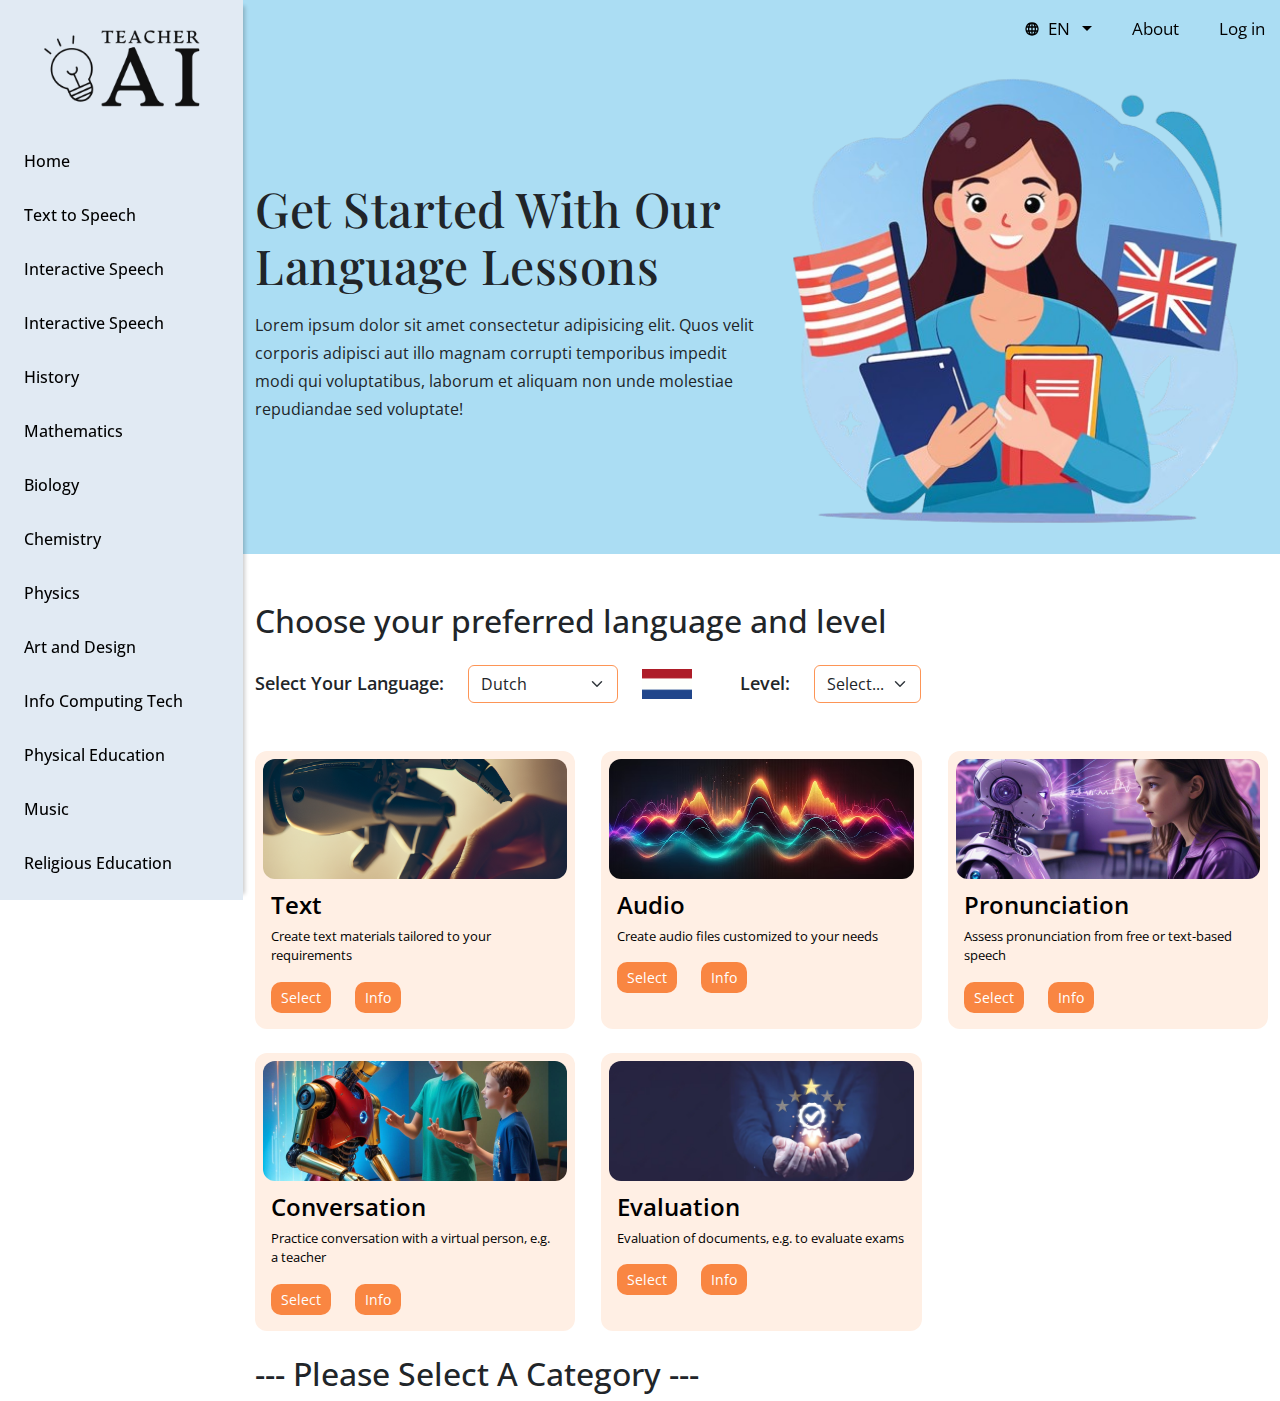
==== language.html @ d273b593 "language page updated" ====
<!DOCTYPE html>
<html lang="en">

<head>
    <meta charset="UTF-8">
    <meta name="viewport" content="width=device-width,initial-scale=1">
    <meta name="description" content="Unlock Your Potential With SkillMentor">
    <meta name="keywords"
        content="skillmentor, skill, mentor, skill development, course, course price, skillMentor classes, skillmentor reviews">

    <!-- bootstrap css links -->
    <link rel="stylesheet" href="./libs/bootstarp/bootstrap@5.3.1_min.css">

    <!-- custom style css -->
    <link rel="stylesheet" href="./css/style.css">

    <!-- fav icon -->
    <link rel="icon" type="image/png" href="assets/favicon.png">

    <!-- title -->
    <title>SkillMentor - Online Education Platform</title>
</head>

<body>
    <section class="d-flex flex-column flex-lg-row">
        <!-- sidebar for large screen -->
        <aside class="side-nav">
            <div class="d-flex justify-content-center align-items-center">
                <div class="logo py-4">
                    <img src="./assets/logo-cropped.png" alt="">
                </div>
            </div>
            <a href="index.html" class="">Home</a>
            <a href="#start">Text to Speech</a>
            <a href="#html">Interactive Speech</a>
            <a href="#scss">Interactive Speech</a>
            <a href="#js">History</a>
            <a href="#fonts">Mathematics</a>
            <a href="#colors">Biology</a>
            <a href="#icons">Chemistry</a>
            <a href="#run-scss">Physics</a>
            <a href="#loader">Art and Design</a>
            <a href="#change-img">Info Computing Tech</a>
            <a href="#change-img">Physical Education</a>
            <a href="#change-img">Music</a>
            <a href="#change-img">Religious Education</a>
        </aside>

        <!-- nav for small devices -->
        <nav id="nav-mobile" class="nav-mobile d-block d-lg-none text-white px-3 py-2">
            <div class="">
                <div class="bar d-flex align-items-center justify-content-between">
                    <div class="d-flex align-items-center">
                        <!-- <h1 class="text-black">TeacherAI.</h1> -->
                    </div>
                    <div class="d-flex align-items-center gap-3" style="border: 2px solid red">
                        <ul class="navbar-nav d-flex flex-row align-items-center me-auto px-2 gap-4">
                            <li class="nav-item dropdown">
                                <a class="nav-link d-flex align-items-center dropdown-toggle" href="#" role="button"
                                    data-bs-toggle="dropdown" aria-expanded="false">
                                    <svg width="16" height="16" xmlns="http://www.w3.org/2000/svg" viewBox="0 0 24 24"
                                        fill="currentColor" class="ui-svg-inline">
                                        <path
                                            d="M21.41,8.64s0,0,0-.05a10,10,0,0,0-18.78,0s0,0,0,.05a9.86,9.86,0,0,0,0,6.72s0,0,0,.05a10,10,0,0,0,18.78,0s0,0,0-.05a9.86,9.86,0,0,0,0-6.72ZM4.26,14a7.82,7.82,0,0,1,0-4H6.12a16.73,16.73,0,0,0,0,4Zm.82,2h1.4a12.15,12.15,0,0,0,1,2.57A8,8,0,0,1,5.08,16Zm1.4-8H5.08A8,8,0,0,1,7.45,5.43,12.15,12.15,0,0,0,6.48,8ZM11,19.7A6.34,6.34,0,0,1,8.57,16H11ZM11,14H8.14a14.36,14.36,0,0,1,0-4H11Zm0-6H8.57A6.34,6.34,0,0,1,11,4.3Zm7.92,0h-1.4a12.15,12.15,0,0,0-1-2.57A8,8,0,0,1,18.92,8ZM13,4.3A6.34,6.34,0,0,1,15.43,8H13Zm0,15.4V16h2.43A6.34,6.34,0,0,1,13,19.7ZM15.86,14H13V10h2.86a14.36,14.36,0,0,1,0,4Zm.69,4.57a12.15,12.15,0,0,0,1-2.57h1.4A8,8,0,0,1,16.55,18.57ZM19.74,14H17.88A16.16,16.16,0,0,0,18,12a16.28,16.28,0,0,0-.12-2h1.86a7.82,7.82,0,0,1,0,4Z">
                                        </path>
                                    </svg>
                                    <p class="mx-2">EN</p>
                                </a>
                                <ul class="dropdown-menu">
                                    <li><a class="dropdown-item" href="#">English</a></li>
                                    <li><a class="dropdown-item" href="#">Arabic</a></li>
                                    <li><a class="dropdown-item" href="#">Dutch</a></li>
                                </ul>
                            </li>
                            <li class="nav-item">
                                <a class="nav-link" aria-current="page" href="#">About</a>
                            </li>
                            <li class="nav-item">
                                <a class="nav-link" href="#">Log in</a>
                            </li>
                        </ul>
                        <button id="offcanvas-btn" class="btn nav-mobile__button p-1" type="button"
                            data-bs-toggle="offcanvas" data-bs-target="#offcanvasExample"
                            aria-controls="offcanvasExample">
                            <svg xmlns="http://www.w3.org/2000/svg" x="0px" y="0px" width="100" height="100"
                                viewBox="0 0 24 24">
                                <path
                                    d="M 2 5 L 2 7 L 22 7 L 22 5 L 2 5 z M 2 11 L 2 13 L 22 13 L 22 11 L 2 11 z M 2 17 L 2 19 L 22 19 L 22 17 L 2 17 z">
                                </path>
                            </svg>
                        </button>
                    </div>

                    <div class="offcanvas offcanvas-start" tabindex="-1" id="offcanvasExample"
                        aria-labelledby="offcanvasExampleLabel">
                        <div class="offcanvas-header d-flex align-items-center">
                            <h5 class="offcanvas-title d-flex align-items-center" id="offcanvasExampleLabel">
                                <!-- <img class="img-fluid" src="./assets/logo-colored.png" width="180" alt="logo-mb" srcset=""> -->
                            </h5>
                            <button type="button" class="btn-close" data-bs-dismiss="offcanvas"
                                aria-label="Close"></button>
                        </div>
                        <div class="nav-lists-mobile offcanvas-body d-flex flex-column px-0">
                            <a class="d-inline-block py-2 h5 fw-normal" href="#intro">Home</a>
                            <a class="d-inline-block py-2 h5 fw-normal" href="#intro">About</a>
                            <a class="d-inline-block py-2 h5 fw-normal" href="#intro">Login</a>
                            <a class="d-inline-block py-2 h5 fw-normal" href="#start">Text to Speech</a>
                            <a class="d-inline-block py-2 h5 fw-normal" href="#html">Interactive Speech</a>
                            <a class="d-inline-block py-2 h5 fw-normal" href="#scss">Interactive Speech Js</a>
                            <a class="d-inline-block py-2 h5 fw-normal" href="#js">History</a>
                            <a class="d-inline-block py-2 h5 fw-normal" href="#fonts">Mathematics</a>
                            <a class="d-inline-block py-2 h5 fw-normal" href="#colors">Biology</a>
                            <a class="d-inline-block py-2 h5 fw-normal" href="#icons">Chemistry</a>
                            <a class="d-inline-block py-2 h5 fw-normal" href="#run-scss">Physics</a>
                            <a class="d-inline-block py-2 h5 fw-normal" href="#loader">Art and Design</a>
                            <a class="d-inline-block py-2 h5 fw-normal" href="#change-img">Info Computing Tech</a>
                        </div>
                    </div>
                </div>
            </div>
        </nav>

        <!-- main content -->
        <main class="w-100">
            <!-- Navbar -->
            <nav id="top-nav" class="top-navbar navbar navbar-expand-lg d-none d-lg-block">
                <div class="container-fluid justify-content-end">
                    <div class="collapse navbar-collapse" id="navbarSupportedContent">
                        <ul class="navbar-nav me-auto mb-2 mb-lg-0 px-2 gap-4">
                            <li class="nav-item dropdown">
                                <a class="nav-link d-flex align-items-center dropdown-toggle" href="#" role="button"
                                    data-bs-toggle="dropdown" aria-expanded="false">
                                    <svg width="16" height="16" xmlns="http://www.w3.org/2000/svg" viewBox="0 0 24 24"
                                        fill="currentColor" class="ui-svg-inline">
                                        <path
                                            d="M21.41,8.64s0,0,0-.05a10,10,0,0,0-18.78,0s0,0,0,.05a9.86,9.86,0,0,0,0,6.72s0,0,0,.05a10,10,0,0,0,18.78,0s0,0,0-.05a9.86,9.86,0,0,0,0-6.72ZM4.26,14a7.82,7.82,0,0,1,0-4H6.12a16.73,16.73,0,0,0,0,4Zm.82,2h1.4a12.15,12.15,0,0,0,1,2.57A8,8,0,0,1,5.08,16Zm1.4-8H5.08A8,8,0,0,1,7.45,5.43,12.15,12.15,0,0,0,6.48,8ZM11,19.7A6.34,6.34,0,0,1,8.57,16H11ZM11,14H8.14a14.36,14.36,0,0,1,0-4H11Zm0-6H8.57A6.34,6.34,0,0,1,11,4.3Zm7.92,0h-1.4a12.15,12.15,0,0,0-1-2.57A8,8,0,0,1,18.92,8ZM13,4.3A6.34,6.34,0,0,1,15.43,8H13Zm0,15.4V16h2.43A6.34,6.34,0,0,1,13,19.7ZM15.86,14H13V10h2.86a14.36,14.36,0,0,1,0,4Zm.69,4.57a12.15,12.15,0,0,0,1-2.57h1.4A8,8,0,0,1,16.55,18.57ZM19.74,14H17.88A16.16,16.16,0,0,0,18,12a16.28,16.28,0,0,0-.12-2h1.86a7.82,7.82,0,0,1,0,4Z">
                                        </path>
                                    </svg>
                                    <p class="mx-2">EN</p>
                                </a>
                                <ul class="dropdown-menu">
                                    <li><a class="dropdown-item" href="#">English</a></li>
                                    <li><a class="dropdown-item" href="#">Arabic</a></li>
                                    <li><a class="dropdown-item" href="#">Dutch</a></li>
                                </ul>
                            </li>
                            <li class="nav-item">
                                <a class="nav-link" aria-current="page" href="#">About</a>
                            </li>
                            <li class="nav-item">
                                <a class="nav-link" href="#">Log in</a>
                            </li>

                        </ul>
                    </div>
                </div>
            </nav>

            <!-- page banner -->
            <section class="page-banner">
                <div class="container">
                    <div
                        class="wrapper d-flex flex-column flex-lg-row justify-content-center justify-content-lg-between align-items-center">
                        <div class="page-banner__content d-flex flex-column justify-content-start align-items-center">
                            <h1 class="pb-2 display-5 fw-medium">Get Started With Our Language Lessons</h1>
                            <p>Lorem ipsum dolor sit amet consectetur adipisicing elit. Quos velit corporis adipisci aut
                                illo magnam corrupti temporibus impedit modi qui voluptatibus, laborum et aliquam non
                                unde molestiae repudiandae sed voluptate!</p>
                        </div>
                        <div class="page-banner__image">
                            <img src="./assets/language-lesson-transparent.png" alt="">
                        </div>
                    </div>
                </div>
            </section>

            <div class="language page-section">
                <div class="container">
                    <div class="page-section__header">
                        <h2 class="pb-3 ">Choose your preferred language and level</h2>
                    </div>
                    <div class="d-flex flex-column flex-lg-row align-items-start align-items-lg-start gap-3 gap-lg-5">
                        <div class="language-select d-flex  align-items-center gap-4">
                            <p class="language-label">Select Your Language: </p>
                            <select class="form-select" aria-label="Default select example">
                                <option selected>Dutch</option>
                                <option value="1">Spanish</option>
                                <option value="2">French</option>
                                <option value="3">Italian</option>
                                <option value="3">Portuguese</option>
                                <option value="3">German</option>
                                <option value="3">English</option>
                                <option value="3">Swedish</option>
                                <option value="3">Greek</option>
                            </select>
                            <div class="language__flag">
                                <img src="./assets/DutchFlag.png" alt="">
                            </div>
                        </div>
                        <div class="language-level d-flex align-items-center gap-4">
                            <p class="language-label">Level: </p>
                            <select class="form-select" aria-label="Default select example">
                                <option selected>Select...</option>
                                <option value="1">A1</option>
                                <option value="2">A2</option>
                                <option value="3">A2/B1</option>
                                <option value="3">B1</option>
                                <option value="3">B2</option>
                                <option value="3">B2/C1</option>
                                <option value="3">C1</option>
                                <option value="3">C2</option>
                            </select>
                        </div>
                    </div>
                    <div class="language-cards mt-5">
                        <div class="language-cards__wrapper d-flex flex-column">
                            <div class="language-cards__image">
                                <img src="./assets/ai-text-5.png"
                                    alt="Banner Game" class="banner__image">
                            </div>
                            <div class="language-cards__content">
                                <div class="language-cards__content__body d-flex flex-column gap-3 justify-content-between align-items-start">
                                    <div class="language-cards__info d-flex flex-column gap-1">
                                        <p class="title">Text</p>
                                        <p>Create text materials tailored to your requirements</p>
                                    </div>
                                    <div class="language-cards__button d-flex justify-content-start gap-4">
                                        <button>Select</button>
                                        <button>Info</button>
                                    </div>
                                </div>
                            </div>
                        </div>
                        <div class="language-cards__wrapper d-flex flex-column">
                            <div class="language-cards__image">
                                <img src="./assets/audio-ai.png"
                                    alt="Banner Game" class="banner__image">
                            </div>
                            <div class="language-cards__content">
                                <div class="language-cards__content__body d-flex flex-column gap-3 justify-content-between align-items-start">
                                    <div class="language-cards__info d-flex flex-column gap-1">
                                        <p class="title">Audio</p>
                                        <p>Create audio files customized to your needs</p>
                                    </div>
                                    <div class="language-cards__button d-flex justify-content-start gap-4">
                                        <button>Select</button>
                                        <button>Info</button>
                                    </div>
                                </div>
                            </div>
                        </div>
                        <div class="language-cards__wrapper d-flex flex-column">
                            <div class="language-cards__image">
                                <img src="./assets/pronunciation.jpeg"
                                    alt="Banner Game" class="banner__image">
                            </div>
                            <div class="language-cards__content">
                                <div class="language-cards__content__body d-flex flex-column gap-3 justify-content-between align-items-start">
                                    <div class="language-cards__info d-flex flex-column gap-1">
                                        <p class="title">Pronunciation</p>
                                        <p>Assess pronunciation from free or text-based speech</p>
                                    </div>
                                    <div class="language-cards__button d-flex justify-content-start gap-4">
                                        <button>Select</button>
                                        <button>Info</button>
                                    </div>
                                </div>
                            </div>
                        </div>
                        <div class="language-cards__wrapper d-flex flex-column">
                            <div class="language-cards__image">
                                <img src="./assets/conversation.jpeg"
                                    alt="Banner Game" class="banner__image">
                            </div>
                            <div class="language-cards__content">
                                <div class="language-cards__content__body d-flex flex-column gap-3 justify-content-between align-items-start">
                                    <div class="language-cards__info d-flex flex-column gap-1">
                                        <p class="title">Conversation</p>
                                        <p>Practice conversation with a virtual person, e.g. a teacher</p>
                                    </div>
                                    <div class="language-cards__button d-flex justify-content-start gap-4">
                                        <button>Select</button>
                                        <button>Info</button>
                                    </div>
                                </div>
                            </div>
                        </div>
                        <div class="language-cards__wrapper d-flex flex-column">
                            <div class="language-cards__image">
                                <img src="./assets/evaluation.png"
                                    alt="Banner Game" class="banner__image">
                            </div>
                            <div class="language-cards__content">
                                <div class="language-cards__content__body d-flex flex-column gap-3 justify-content-between align-items-start">
                                    <div class="language-cards__info d-flex flex-column gap-1">
                                        <p class="title">Evaluation</p>
                                        <p>Evaluation of documents, e.g. to evaluate exams</p>
                                    </div>
                                    <div class="language-cards__button d-flex justify-content-start gap-4">
                                        <button>Select</button>
                                        <button>Info</button>
                                    </div>
                                </div>
                            </div>
                        </div>
                    </div>

                    <div class="language-materials pt-4">
                        <h2>--- Please Select A Category ---</h2>
                    </div>
                    
                </div>
            </div>


        </main>



        <!-- bootstrap min js -->
        <script src="libs/bootstarp/bootstrap@5.3.1_bundle.min.js"></script>

        <!-- footer nav min js -->
        <script src="js/footer-nav.js"></script>
</body>

</html>
---- libs/bootstarp/bootstrap@5.3.1_min.css ----
@charset "UTF-8";/*!
 * Bootstrap  v5.3.1 (https://getbootstrap.com/)
 * Copyright 2011-2023 The Bootstrap Authors
 * Licensed under MIT (https://github.com/twbs/bootstrap/blob/main/LICENSE)
 */:root,[data-bs-theme=light]{--bs-blue:#0d6efd;--bs-indigo:#6610f2;--bs-purple:#6f42c1;--bs-pink:#d63384;--bs-red:#dc3545;--bs-orange:#fd7e14;--bs-yellow:#ffc107;--bs-green:#198754;--bs-teal:#20c997;--bs-cyan:#0dcaf0;--bs-black:#000;--bs-white:#fff;--bs-gray:#6c757d;--bs-gray-dark:#343a40;--bs-gray-100:#f8f9fa;--bs-gray-200:#e9ecef;--bs-gray-300:#dee2e6;--bs-gray-400:#ced4da;--bs-gray-500:#adb5bd;--bs-gray-600:#6c757d;--bs-gray-700:#495057;--bs-gray-800:#343a40;--bs-gray-900:#212529;--bs-primary:#0d6efd;--bs-secondary:#6c757d;--bs-success:#198754;--bs-info:#0dcaf0;--bs-warning:#ffc107;--bs-danger:#dc3545;--bs-light:#f8f9fa;--bs-dark:#212529;--bs-primary-rgb:13,110,253;--bs-secondary-rgb:108,117,125;--bs-success-rgb:25,135,84;--bs-info-rgb:13,202,240;--bs-warning-rgb:255,193,7;--bs-danger-rgb:220,53,69;--bs-light-rgb:248,249,250;--bs-dark-rgb:33,37,41;--bs-primary-text-emphasis:#052c65;--bs-secondary-text-emphasis:#2b2f32;--bs-success-text-emphasis:#0a3622;--bs-info-text-emphasis:#055160;--bs-warning-text-emphasis:#664d03;--bs-danger-text-emphasis:#58151c;--bs-light-text-emphasis:#495057;--bs-dark-text-emphasis:#495057;--bs-primary-bg-subtle:#cfe2ff;--bs-secondary-bg-subtle:#e2e3e5;--bs-success-bg-subtle:#d1e7dd;--bs-info-bg-subtle:#cff4fc;--bs-warning-bg-subtle:#fff3cd;--bs-danger-bg-subtle:#f8d7da;--bs-light-bg-subtle:#fcfcfd;--bs-dark-bg-subtle:#ced4da;--bs-primary-border-subtle:#9ec5fe;--bs-secondary-border-subtle:#c4c8cb;--bs-success-border-subtle:#a3cfbb;--bs-info-border-subtle:#9eeaf9;--bs-warning-border-subtle:#ffe69c;--bs-danger-border-subtle:#f1aeb5;--bs-light-border-subtle:#e9ecef;--bs-dark-border-subtle:#adb5bd;--bs-white-rgb:255,255,255;--bs-black-rgb:0,0,0;--bs-font-sans-serif:system-ui,-apple-system,"Segoe UI",Roboto,"Helvetica Neue","Noto Sans","Liberation Sans",Arial,sans-serif,"Apple Color Emoji","Segoe UI Emoji","Segoe UI Symbol","Noto Color Emoji";--bs-font-monospace:SFMono-Regular,Menlo,Monaco,Consolas,"Liberation Mono","Courier New",monospace;--bs-gradient:linear-gradient(180deg, rgba(255, 255, 255, 0.15), rgba(255, 255, 255, 0));--bs-body-font-family:var(--bs-font-sans-serif);--bs-body-font-size:1rem;--bs-body-font-weight:400;--bs-body-line-height:1.5;--bs-body-color:#212529;--bs-body-color-rgb:33,37,41;--bs-body-bg:#fff;--bs-body-bg-rgb:255,255,255;--bs-emphasis-color:#000;--bs-emphasis-color-rgb:0,0,0;--bs-secondary-color:rgba(33, 37, 41, 0.75);--bs-secondary-color-rgb:33,37,41;--bs-secondary-bg:#e9ecef;--bs-secondary-bg-rgb:233,236,239;--bs-tertiary-color:rgba(33, 37, 41, 0.5);--bs-tertiary-color-rgb:33,37,41;--bs-tertiary-bg:#f8f9fa;--bs-tertiary-bg-rgb:248,249,250;--bs-heading-color:inherit;--bs-link-color:#0d6efd;--bs-link-color-rgb:13,110,253;--bs-link-decoration:underline;--bs-link-hover-color:#0a58ca;--bs-link-hover-color-rgb:10,88,202;--bs-code-color:#d63384;--bs-highlight-bg:#fff3cd;--bs-border-width:1px;--bs-border-style:solid;--bs-border-color:#dee2e6;--bs-border-color-translucent:rgba(0, 0, 0, 0.175);--bs-border-radius:0.375rem;--bs-border-radius-sm:0.25rem;--bs-border-radius-lg:0.5rem;--bs-border-radius-xl:1rem;--bs-border-radius-xxl:2rem;--bs-border-radius-2xl:var(--bs-border-radius-xxl);--bs-border-radius-pill:50rem;--bs-box-shadow:0 0.5rem 1rem rgba(0, 0, 0, 0.15);--bs-box-shadow-sm:0 0.125rem 0.25rem rgba(0, 0, 0, 0.075);--bs-box-shadow-lg:0 1rem 3rem rgba(0, 0, 0, 0.175);--bs-box-shadow-inset:inset 0 1px 2px rgba(0, 0, 0, 0.075);--bs-focus-ring-width:0.25rem;--bs-focus-ring-opacity:0.25;--bs-focus-ring-color:rgba(13, 110, 253, 0.25);--bs-form-valid-color:#198754;--bs-form-valid-border-color:#198754;--bs-form-invalid-color:#dc3545;--bs-form-invalid-border-color:#dc3545}[data-bs-theme=dark]{color-scheme:dark;--bs-body-color:#dee2e6;--bs-body-color-rgb:222,226,230;--bs-body-bg:#212529;--bs-body-bg-rgb:33,37,41;--bs-emphasis-color:#fff;--bs-emphasis-color-rgb:255,255,255;--bs-secondary-color:rgba(222, 226, 230, 0.75);--bs-secondary-color-rgb:222,226,230;--bs-secondary-bg:#343a40;--bs-secondary-bg-rgb:52,58,64;--bs-tertiary-color:rgba(222, 226, 230, 0.5);--bs-tertiary-color-rgb:222,226,230;--bs-tertiary-bg:#2b3035;--bs-tertiary-bg-rgb:43,48,53;--bs-primary-text-emphasis:#6ea8fe;--bs-secondary-text-emphasis:#a7acb1;--bs-success-text-emphasis:#75b798;--bs-info-text-emphasis:#6edff6;--bs-warning-text-emphasis:#ffda6a;--bs-danger-text-emphasis:#ea868f;--bs-light-text-emphasis:#f8f9fa;--bs-dark-text-emphasis:#dee2e6;--bs-primary-bg-subtle:#031633;--bs-secondary-bg-subtle:#161719;--bs-success-bg-subtle:#051b11;--bs-info-bg-subtle:#032830;--bs-warning-bg-subtle:#332701;--bs-danger-bg-subtle:#2c0b0e;--bs-light-bg-subtle:#343a40;--bs-dark-bg-subtle:#1a1d20;--bs-primary-border-subtle:#084298;--bs-secondary-border-subtle:#41464b;--bs-success-border-subtle:#0f5132;--bs-info-border-subtle:#087990;--bs-warning-border-subtle:#997404;--bs-danger-border-subtle:#842029;--bs-light-border-subtle:#495057;--bs-dark-border-subtle:#343a40;--bs-heading-color:inherit;--bs-link-color:#6ea8fe;--bs-link-hover-color:#8bb9fe;--bs-link-color-rgb:110,168,254;--bs-link-hover-color-rgb:139,185,254;--bs-code-color:#e685b5;--bs-border-color:#495057;--bs-border-color-translucent:rgba(255, 255, 255, 0.15);--bs-form-valid-color:#75b798;--bs-form-valid-border-color:#75b798;--bs-form-invalid-color:#ea868f;--bs-form-invalid-border-color:#ea868f}*,::after,::before{box-sizing:border-box}@media (prefers-reduced-motion:no-preference){:root{scroll-behavior:smooth}}body{margin:0;font-family:var(--bs-body-font-family);font-size:var(--bs-body-font-size);font-weight:var(--bs-body-font-weight);line-height:var(--bs-body-line-height);color:var(--bs-body-color);text-align:var(--bs-body-text-align);background-color:var(--bs-body-bg);-webkit-text-size-adjust:100%;-webkit-tap-highlight-color:transparent}hr{margin:1rem 0;color:inherit;border:0;border-top:var(--bs-border-width) solid;opacity:.25}.h1,.h2,.h3,.h4,.h5,.h6,h1,h2,h3,h4,h5,h6{margin-top:0;margin-bottom:.5rem;font-weight:500;line-height:1.2;color:var(--bs-heading-color)}.h1,h1{font-size:calc(1.375rem + 1.5vw)}@media (min-width:1200px){.h1,h1{font-size:2.5rem}}.h2,h2{font-size:calc(1.325rem + .9vw)}@media (min-width:1200px){.h2,h2{font-size:2rem}}.h3,h3{font-size:calc(1.3rem + .6vw)}@media (min-width:1200px){.h3,h3{font-size:1.75rem}}.h4,h4{font-size:calc(1.275rem + .3vw)}@media (min-width:1200px){.h4,h4{font-size:1.5rem}}.h5,h5{font-size:1.25rem}.h6,h6{font-size:1rem}p{margin-top:0;margin-bottom:1rem}abbr[title]{-webkit-text-decoration:underline dotted;text-decoration:underline dotted;cursor:help;-webkit-text-decoration-skip-ink:none;text-decoration-skip-ink:none}address{margin-bottom:1rem;font-style:normal;line-height:inherit}ol,ul{padding-left:2rem}dl,ol,ul{margin-top:0;margin-bottom:1rem}ol ol,ol ul,ul ol,ul ul{margin-bottom:0}dt{font-weight:700}dd{margin-bottom:.5rem;margin-left:0}blockquote{margin:0 0 1rem}b,strong{font-weight:bolder}.small,small{font-size:.875em}.mark,mark{padding:.1875em;background-color:var(--bs-highlight-bg)}sub,sup{position:relative;font-size:.75em;line-height:0;vertical-align:baseline}sub{bottom:-.25em}sup{top:-.5em}a{color:rgba(var(--bs-link-color-rgb),var(--bs-link-opacity,1));text-decoration:underline}a:hover{--bs-link-color-rgb:var(--bs-link-hover-color-rgb)}a:not([href]):not([class]),a:not([href]):not([class]):hover{color:inherit;text-decoration:none}code,kbd,pre,samp{font-family:var(--bs-font-monospace);font-size:1em}pre{display:block;margin-top:0;margin-bottom:1rem;overflow:auto;font-size:.875em}pre code{font-size:inherit;color:inherit;word-break:normal}code{font-size:.875em;color:var(--bs-code-color);word-wrap:break-word}a>code{color:inherit}kbd{padding:.1875rem .375rem;font-size:.875em;color:var(--bs-body-bg);background-color:var(--bs-body-color);border-radius:.25rem}kbd kbd{padding:0;font-size:1em}figure{margin:0 0 1rem}img,svg{vertical-align:middle}table{caption-side:bottom;border-collapse:collapse}caption{padding-top:.5rem;padding-bottom:.5rem;color:var(--bs-secondary-color);text-align:left}th{text-align:inherit;text-align:-webkit-match-parent}tbody,td,tfoot,th,thead,tr{border-color:inherit;border-style:solid;border-width:0}label{display:inline-block}button{border-radius:0}button:focus:not(:focus-visible){outline:0}button,input,optgroup,select,textarea{margin:0;font-family:inherit;font-size:inherit;line-height:inherit}button,select{text-transform:none}[role=button]{cursor:pointer}select{word-wrap:normal}select:disabled{opacity:1}[list]:not([type=date]):not([type=datetime-local]):not([type=month]):not([type=week]):not([type=time])::-webkit-calendar-picker-indicator{display:none!important}[type=button],[type=reset],[type=submit],button{-webkit-appearance:button}[type=button]:not(:disabled),[type=reset]:not(:disabled),[type=submit]:not(:disabled),button:not(:disabled){cursor:pointer}::-moz-focus-inner{padding:0;border-style:none}textarea{resize:vertical}fieldset{min-width:0;padding:0;margin:0;border:0}legend{float:left;width:100%;padding:0;margin-bottom:.5rem;font-size:calc(1.275rem + .3vw);line-height:inherit}@media (min-width:1200px){legend{font-size:1.5rem}}legend+*{clear:left}::-webkit-datetime-edit-day-field,::-webkit-datetime-edit-fields-wrapper,::-webkit-datetime-edit-hour-field,::-webkit-datetime-edit-minute,::-webkit-datetime-edit-month-field,::-webkit-datetime-edit-text,::-webkit-datetime-edit-year-field{padding:0}::-webkit-inner-spin-button{height:auto}[type=search]{-webkit-appearance:textfield;outline-offset:-2px}::-webkit-search-decoration{-webkit-appearance:none}::-webkit-color-swatch-wrapper{padding:0}::-webkit-file-upload-button{font:inherit;-webkit-appearance:button}::file-selector-button{font:inherit;-webkit-appearance:button}output{display:inline-block}iframe{border:0}summary{display:list-item;cursor:pointer}progress{vertical-align:baseline}[hidden]{display:none!important}.lead{font-size:1.25rem;font-weight:300}.display-1{font-size:calc(1.625rem + 4.5vw);font-weight:300;line-height:1.2}@media (min-width:1200px){.display-1{font-size:5rem}}.display-2{font-size:calc(1.575rem + 3.9vw);font-weight:300;line-height:1.2}@media (min-width:1200px){.display-2{font-size:4.5rem}}.display-3{font-size:calc(1.525rem + 3.3vw);font-weight:300;line-height:1.2}@media (min-width:1200px){.display-3{font-size:4rem}}.display-4{font-size:calc(1.475rem + 2.7vw);font-weight:300;line-height:1.2}@media (min-width:1200px){.display-4{font-size:3.5rem}}.display-5{font-size:calc(1.425rem + 2.1vw);font-weight:300;line-height:1.2}@media (min-width:1200px){.display-5{font-size:3rem}}.display-6{font-size:calc(1.375rem + 1.5vw);font-weight:300;line-height:1.2}@media (min-width:1200px){.display-6{font-size:2.5rem}}.list-unstyled{padding-left:0;list-style:none}.list-inline{padding-left:0;list-style:none}.list-inline-item{display:inline-block}.list-inline-item:not(:last-child){margin-right:.5rem}.initialism{font-size:.875em;text-transform:uppercase}.blockquote{margin-bottom:1rem;font-size:1.25rem}.blockquote>:last-child{margin-bottom:0}.blockquote-footer{margin-top:-1rem;margin-bottom:1rem;font-size:.875em;color:#6c757d}.blockquote-footer::before{content:"— "}.img-fluid{max-width:100%;height:auto}.img-thumbnail{padding:.25rem;background-color:var(--bs-body-bg);border:var(--bs-border-width) solid var(--bs-border-color);border-radius:var(--bs-border-radius);max-width:100%;height:auto}.figure{display:inline-block}.figure-img{margin-bottom:.5rem;line-height:1}.figure-caption{font-size:.875em;color:var(--bs-secondary-color)}.container,.container-fluid,.container-lg,.container-md,.container-sm,.container-xl,.container-xxl{--bs-gutter-x:1.5rem;--bs-gutter-y:0;width:100%;padding-right:calc(var(--bs-gutter-x) * .5);padding-left:calc(var(--bs-gutter-x) * .5);margin-right:auto;margin-left:auto}@media (min-width:576px){.container,.container-sm{max-width:540px}}@media (min-width:768px){.container,.container-md,.container-sm{max-width:720px}}@media (min-width:992px){.container,.container-lg,.container-md,.container-sm{max-width:960px}}@media (min-width:1200px){.container,.container-lg,.container-md,.container-sm,.container-xl{max-width:1140px}}@media (min-width:1400px){.container,.container-lg,.container-md,.container-sm,.container-xl,.container-xxl{max-width:1320px}}:root{--bs-breakpoint-xs:0;--bs-breakpoint-sm:576px;--bs-breakpoint-md:768px;--bs-breakpoint-lg:992px;--bs-breakpoint-xl:1200px;--bs-breakpoint-xxl:1400px}.row{--bs-gutter-x:1.5rem;--bs-gutter-y:0;display:flex;flex-wrap:wrap;margin-top:calc(-1 * var(--bs-gutter-y));margin-right:calc(-.5 * var(--bs-gutter-x));margin-left:calc(-.5 * var(--bs-gutter-x))}.row>*{flex-shrink:0;width:100%;max-width:100%;padding-right:calc(var(--bs-gutter-x) * .5);padding-left:calc(var(--bs-gutter-x) * .5);margin-top:var(--bs-gutter-y)}.col{flex:1 0 0%}.row-cols-auto>*{flex:0 0 auto;width:auto}.row-cols-1>*{flex:0 0 auto;width:100%}.row-cols-2>*{flex:0 0 auto;width:50%}.row-cols-3>*{flex:0 0 auto;width:33.3333333333%}.row-cols-4>*{flex:0 0 auto;width:25%}.row-cols-5>*{flex:0 0 auto;width:20%}.row-cols-6>*{flex:0 0 auto;width:16.6666666667%}.col-auto{flex:0 0 auto;width:auto}.col-1{flex:0 0 auto;width:8.33333333%}.col-2{flex:0 0 auto;width:16.66666667%}.col-3{flex:0 0 auto;width:25%}.col-4{flex:0 0 auto;width:33.33333333%}.col-5{flex:0 0 auto;width:41.66666667%}.col-6{flex:0 0 auto;width:50%}.col-7{flex:0 0 auto;width:58.33333333%}.col-8{flex:0 0 auto;width:66.66666667%}.col-9{flex:0 0 auto;width:75%}.col-10{flex:0 0 auto;width:83.33333333%}.col-11{flex:0 0 auto;width:91.66666667%}.col-12{flex:0 0 auto;width:100%}.offset-1{margin-left:8.33333333%}.offset-2{margin-left:16.66666667%}.offset-3{margin-left:25%}.offset-4{margin-left:33.33333333%}.offset-5{margin-left:41.66666667%}.offset-6{margin-left:50%}.offset-7{margin-left:58.33333333%}.offset-8{margin-left:66.66666667%}.offset-9{margin-left:75%}.offset-10{margin-left:83.33333333%}.offset-11{margin-left:91.66666667%}.g-0,.gx-0{--bs-gutter-x:0}.g-0,.gy-0{--bs-gutter-y:0}.g-1,.gx-1{--bs-gutter-x:0.25rem}.g-1,.gy-1{--bs-gutter-y:0.25rem}.g-2,.gx-2{--bs-gutter-x:0.5rem}.g-2,.gy-2{--bs-gutter-y:0.5rem}.g-3,.gx-3{--bs-gutter-x:1rem}.g-3,.gy-3{--bs-gutter-y:1rem}.g-4,.gx-4{--bs-gutter-x:1.5rem}.g-4,.gy-4{--bs-gutter-y:1.5rem}.g-5,.gx-5{--bs-gutter-x:3rem}.g-5,.gy-5{--bs-gutter-y:3rem}@media (min-width:576px){.col-sm{flex:1 0 0%}.row-cols-sm-auto>*{flex:0 0 auto;width:auto}.row-cols-sm-1>*{flex:0 0 auto;width:100%}.row-cols-sm-2>*{flex:0 0 auto;width:50%}.row-cols-sm-3>*{flex:0 0 auto;width:33.3333333333%}.row-cols-sm-4>*{flex:0 0 auto;width:25%}.row-cols-sm-5>*{flex:0 0 auto;width:20%}.row-cols-sm-6>*{flex:0 0 auto;width:16.6666666667%}.col-sm-auto{flex:0 0 auto;width:auto}.col-sm-1{flex:0 0 auto;width:8.33333333%}.col-sm-2{flex:0 0 auto;width:16.66666667%}.col-sm-3{flex:0 0 auto;width:25%}.col-sm-4{flex:0 0 auto;width:33.33333333%}.col-sm-5{flex:0 0 auto;width:41.66666667%}.col-sm-6{flex:0 0 auto;width:50%}.col-sm-7{flex:0 0 auto;width:58.33333333%}.col-sm-8{flex:0 0 auto;width:66.66666667%}.col-sm-9{flex:0 0 auto;width:75%}.col-sm-10{flex:0 0 auto;width:83.33333333%}.col-sm-11{flex:0 0 auto;width:91.66666667%}.col-sm-12{flex:0 0 auto;width:100%}.offset-sm-0{margin-left:0}.offset-sm-1{margin-left:8.33333333%}.offset-sm-2{margin-left:16.66666667%}.offset-sm-3{margin-left:25%}.offset-sm-4{margin-left:33.33333333%}.offset-sm-5{margin-left:41.66666667%}.offset-sm-6{margin-left:50%}.offset-sm-7{margin-left:58.33333333%}.offset-sm-8{margin-left:66.66666667%}.offset-sm-9{margin-left:75%}.offset-sm-10{margin-left:83.33333333%}.offset-sm-11{margin-left:91.66666667%}.g-sm-0,.gx-sm-0{--bs-gutter-x:0}.g-sm-0,.gy-sm-0{--bs-gutter-y:0}.g-sm-1,.gx-sm-1{--bs-gutter-x:0.25rem}.g-sm-1,.gy-sm-1{--bs-gutter-y:0.25rem}.g-sm-2,.gx-sm-2{--bs-gutter-x:0.5rem}.g-sm-2,.gy-sm-2{--bs-gutter-y:0.5rem}.g-sm-3,.gx-sm-3{--bs-gutter-x:1rem}.g-sm-3,.gy-sm-3{--bs-gutter-y:1rem}.g-sm-4,.gx-sm-4{--bs-gutter-x:1.5rem}.g-sm-4,.gy-sm-4{--bs-gutter-y:1.5rem}.g-sm-5,.gx-sm-5{--bs-gutter-x:3rem}.g-sm-5,.gy-sm-5{--bs-gutter-y:3rem}}@media (min-width:768px){.col-md{flex:1 0 0%}.row-cols-md-auto>*{flex:0 0 auto;width:auto}.row-cols-md-1>*{flex:0 0 auto;width:100%}.row-cols-md-2>*{flex:0 0 auto;width:50%}.row-cols-md-3>*{flex:0 0 auto;width:33.3333333333%}.row-cols-md-4>*{flex:0 0 auto;width:25%}.row-cols-md-5>*{flex:0 0 auto;width:20%}.row-cols-md-6>*{flex:0 0 auto;width:16.6666666667%}.col-md-auto{flex:0 0 auto;width:auto}.col-md-1{flex:0 0 auto;width:8.33333333%}.col-md-2{flex:0 0 auto;width:16.66666667%}.col-md-3{flex:0 0 auto;width:25%}.col-md-4{flex:0 0 auto;width:33.33333333%}.col-md-5{flex:0 0 auto;width:41.66666667%}.col-md-6{flex:0 0 auto;width:50%}.col-md-7{flex:0 0 auto;width:58.33333333%}.col-md-8{flex:0 0 auto;width:66.66666667%}.col-md-9{flex:0 0 auto;width:75%}.col-md-10{flex:0 0 auto;width:83.33333333%}.col-md-11{flex:0 0 auto;width:91.66666667%}.col-md-12{flex:0 0 auto;width:100%}.offset-md-0{margin-left:0}.offset-md-1{margin-left:8.33333333%}.offset-md-2{margin-left:16.66666667%}.offset-md-3{margin-left:25%}.offset-md-4{margin-left:33.33333333%}.offset-md-5{margin-left:41.66666667%}.offset-md-6{margin-left:50%}.offset-md-7{margin-left:58.33333333%}.offset-md-8{margin-left:66.66666667%}.offset-md-9{margin-left:75%}.offset-md-10{margin-left:83.33333333%}.offset-md-11{margin-left:91.66666667%}.g-md-0,.gx-md-0{--bs-gutter-x:0}.g-md-0,.gy-md-0{--bs-gutter-y:0}.g-md-1,.gx-md-1{--bs-gutter-x:0.25rem}.g-md-1,.gy-md-1{--bs-gutter-y:0.25rem}.g-md-2,.gx-md-2{--bs-gutter-x:0.5rem}.g-md-2,.gy-md-2{--bs-gutter-y:0.5rem}.g-md-3,.gx-md-3{--bs-gutter-x:1rem}.g-md-3,.gy-md-3{--bs-gutter-y:1rem}.g-md-4,.gx-md-4{--bs-gutter-x:1.5rem}.g-md-4,.gy-md-4{--bs-gutter-y:1.5rem}.g-md-5,.gx-md-5{--bs-gutter-x:3rem}.g-md-5,.gy-md-5{--bs-gutter-y:3rem}}@media (min-width:992px){.col-lg{flex:1 0 0%}.row-cols-lg-auto>*{flex:0 0 auto;width:auto}.row-cols-lg-1>*{flex:0 0 auto;width:100%}.row-cols-lg-2>*{flex:0 0 auto;width:50%}.row-cols-lg-3>*{flex:0 0 auto;width:33.3333333333%}.row-cols-lg-4>*{flex:0 0 auto;width:25%}.row-cols-lg-5>*{flex:0 0 auto;width:20%}.row-cols-lg-6>*{flex:0 0 auto;width:16.6666666667%}.col-lg-auto{flex:0 0 auto;width:auto}.col-lg-1{flex:0 0 auto;width:8.33333333%}.col-lg-2{flex:0 0 auto;width:16.66666667%}.col-lg-3{flex:0 0 auto;width:25%}.col-lg-4{flex:0 0 auto;width:33.33333333%}.col-lg-5{flex:0 0 auto;width:41.66666667%}.col-lg-6{flex:0 0 auto;width:50%}.col-lg-7{flex:0 0 auto;width:58.33333333%}.col-lg-8{flex:0 0 auto;width:66.66666667%}.col-lg-9{flex:0 0 auto;width:75%}.col-lg-10{flex:0 0 auto;width:83.33333333%}.col-lg-11{flex:0 0 auto;width:91.66666667%}.col-lg-12{flex:0 0 auto;width:100%}.offset-lg-0{margin-left:0}.offset-lg-1{margin-left:8.33333333%}.offset-lg-2{margin-left:16.66666667%}.offset-lg-3{margin-left:25%}.offset-lg-4{margin-left:33.33333333%}.offset-lg-5{margin-left:41.66666667%}.offset-lg-6{margin-left:50%}.offset-lg-7{margin-left:58.33333333%}.offset-lg-8{margin-left:66.66666667%}.offset-lg-9{margin-left:75%}.offset-lg-10{margin-left:83.33333333%}.offset-lg-11{margin-left:91.66666667%}.g-lg-0,.gx-lg-0{--bs-gutter-x:0}.g-lg-0,.gy-lg-0{--bs-gutter-y:0}.g-lg-1,.gx-lg-1{--bs-gutter-x:0.25rem}.g-lg-1,.gy-lg-1{--bs-gutter-y:0.25rem}.g-lg-2,.gx-lg-2{--bs-gutter-x:0.5rem}.g-lg-2,.gy-lg-2{--bs-gutter-y:0.5rem}.g-lg-3,.gx-lg-3{--bs-gutter-x:1rem}.g-lg-3,.gy-lg-3{--bs-gutter-y:1rem}.g-lg-4,.gx-lg-4{--bs-gutter-x:1.5rem}.g-lg-4,.gy-lg-4{--bs-gutter-y:1.5rem}.g-lg-5,.gx-lg-5{--bs-gutter-x:3rem}.g-lg-5,.gy-lg-5{--bs-gutter-y:3rem}}@media (min-width:1200px){.col-xl{flex:1 0 0%}.row-cols-xl-auto>*{flex:0 0 auto;width:auto}.row-cols-xl-1>*{flex:0 0 auto;width:100%}.row-cols-xl-2>*{flex:0 0 auto;width:50%}.row-cols-xl-3>*{flex:0 0 auto;width:33.3333333333%}.row-cols-xl-4>*{flex:0 0 auto;width:25%}.row-cols-xl-5>*{flex:0 0 auto;width:20%}.row-cols-xl-6>*{flex:0 0 auto;width:16.6666666667%}.col-xl-auto{flex:0 0 auto;width:auto}.col-xl-1{flex:0 0 auto;width:8.33333333%}.col-xl-2{flex:0 0 auto;width:16.66666667%}.col-xl-3{flex:0 0 auto;width:25%}.col-xl-4{flex:0 0 auto;width:33.33333333%}.col-xl-5{flex:0 0 auto;width:41.66666667%}.col-xl-6{flex:0 0 auto;width:50%}.col-xl-7{flex:0 0 auto;width:58.33333333%}.col-xl-8{flex:0 0 auto;width:66.66666667%}.col-xl-9{flex:0 0 auto;width:75%}.col-xl-10{flex:0 0 auto;width:83.33333333%}.col-xl-11{flex:0 0 auto;width:91.66666667%}.col-xl-12{flex:0 0 auto;width:100%}.offset-xl-0{margin-left:0}.offset-xl-1{margin-left:8.33333333%}.offset-xl-2{margin-left:16.66666667%}.offset-xl-3{margin-left:25%}.offset-xl-4{margin-left:33.33333333%}.offset-xl-5{margin-left:41.66666667%}.offset-xl-6{margin-left:50%}.offset-xl-7{margin-left:58.33333333%}.offset-xl-8{margin-left:66.66666667%}.offset-xl-9{margin-left:75%}.offset-xl-10{margin-left:83.33333333%}.offset-xl-11{margin-left:91.66666667%}.g-xl-0,.gx-xl-0{--bs-gutter-x:0}.g-xl-0,.gy-xl-0{--bs-gutter-y:0}.g-xl-1,.gx-xl-1{--bs-gutter-x:0.25rem}.g-xl-1,.gy-xl-1{--bs-gutter-y:0.25rem}.g-xl-2,.gx-xl-2{--bs-gutter-x:0.5rem}.g-xl-2,.gy-xl-2{--bs-gutter-y:0.5rem}.g-xl-3,.gx-xl-3{--bs-gutter-x:1rem}.g-xl-3,.gy-xl-3{--bs-gutter-y:1rem}.g-xl-4,.gx-xl-4{--bs-gutter-x:1.5rem}.g-xl-4,.gy-xl-4{--bs-gutter-y:1.5rem}.g-xl-5,.gx-xl-5{--bs-gutter-x:3rem}.g-xl-5,.gy-xl-5{--bs-gutter-y:3rem}}@media (min-width:1400px){.col-xxl{flex:1 0 0%}.row-cols-xxl-auto>*{flex:0 0 auto;width:auto}.row-cols-xxl-1>*{flex:0 0 auto;width:100%}.row-cols-xxl-2>*{flex:0 0 auto;width:50%}.row-cols-xxl-3>*{flex:0 0 auto;width:33.3333333333%}.row-cols-xxl-4>*{flex:0 0 auto;width:25%}.row-cols-xxl-5>*{flex:0 0 auto;width:20%}.row-cols-xxl-6>*{flex:0 0 auto;width:16.6666666667%}.col-xxl-auto{flex:0 0 auto;width:auto}.col-xxl-1{flex:0 0 auto;width:8.33333333%}.col-xxl-2{flex:0 0 auto;width:16.66666667%}.col-xxl-3{flex:0 0 auto;width:25%}.col-xxl-4{flex:0 0 auto;width:33.33333333%}.col-xxl-5{flex:0 0 auto;width:41.66666667%}.col-xxl-6{flex:0 0 auto;width:50%}.col-xxl-7{flex:0 0 auto;width:58.33333333%}.col-xxl-8{flex:0 0 auto;width:66.66666667%}.col-xxl-9{flex:0 0 auto;width:75%}.col-xxl-10{flex:0 0 auto;width:83.33333333%}.col-xxl-11{flex:0 0 auto;width:91.66666667%}.col-xxl-12{flex:0 0 auto;width:100%}.offset-xxl-0{margin-left:0}.offset-xxl-1{margin-left:8.33333333%}.offset-xxl-2{margin-left:16.66666667%}.offset-xxl-3{margin-left:25%}.offset-xxl-4{margin-left:33.33333333%}.offset-xxl-5{margin-left:41.66666667%}.offset-xxl-6{margin-left:50%}.offset-xxl-7{margin-left:58.33333333%}.offset-xxl-8{margin-left:66.66666667%}.offset-xxl-9{margin-left:75%}.offset-xxl-10{margin-left:83.33333333%}.offset-xxl-11{margin-left:91.66666667%}.g-xxl-0,.gx-xxl-0{--bs-gutter-x:0}.g-xxl-0,.gy-xxl-0{--bs-gutter-y:0}.g-xxl-1,.gx-xxl-1{--bs-gutter-x:0.25rem}.g-xxl-1,.gy-xxl-1{--bs-gutter-y:0.25rem}.g-xxl-2,.gx-xxl-2{--bs-gutter-x:0.5rem}.g-xxl-2,.gy-xxl-2{--bs-gutter-y:0.5rem}.g-xxl-3,.gx-xxl-3{--bs-gutter-x:1rem}.g-xxl-3,.gy-xxl-3{--bs-gutter-y:1rem}.g-xxl-4,.gx-xxl-4{--bs-gutter-x:1.5rem}.g-xxl-4,.gy-xxl-4{--bs-gutter-y:1.5rem}.g-xxl-5,.gx-xxl-5{--bs-gutter-x:3rem}.g-xxl-5,.gy-xxl-5{--bs-gutter-y:3rem}}.table{--bs-table-color-type:initial;--bs-table-bg-type:initial;--bs-table-color-state:initial;--bs-table-bg-state:initial;--bs-table-color:var(--bs-body-color);--bs-table-bg:var(--bs-body-bg);--bs-table-border-color:var(--bs-border-color);--bs-table-accent-bg:transparent;--bs-table-striped-color:var(--bs-body-color);--bs-table-striped-bg:rgba(0, 0, 0, 0.05);--bs-table-active-color:var(--bs-body-color);--bs-table-active-bg:rgba(0, 0, 0, 0.1);--bs-table-hover-color:var(--bs-body-color);--bs-table-hover-bg:rgba(0, 0, 0, 0.075);width:100%;margin-bottom:1rem;vertical-align:top;border-color:var(--bs-table-border-color)}.table>:not(caption)>*>*{padding:.5rem .5rem;color:var(--bs-table-color-state,var(--bs-table-color-type,var(--bs-table-color)));background-color:var(--bs-table-bg);border-bottom-width:var(--bs-border-width);box-shadow:inset 0 0 0 9999px var(--bs-table-bg-state,var(--bs-table-bg-type,var(--bs-table-accent-bg)))}.table>tbody{vertical-align:inherit}.table>thead{vertical-align:bottom}.table-group-divider{border-top:calc(var(--bs-border-width) * 2) solid currentcolor}.caption-top{caption-side:top}.table-sm>:not(caption)>*>*{padding:.25rem .25rem}.table-bordered>:not(caption)>*{border-width:var(--bs-border-width) 0}.table-bordered>:not(caption)>*>*{border-width:0 var(--bs-border-width)}.table-borderless>:not(caption)>*>*{border-bottom-width:0}.table-borderless>:not(:first-child){border-top-width:0}.table-striped>tbody>tr:nth-of-type(odd)>*{--bs-table-color-type:var(--bs-table-striped-color);--bs-table-bg-type:var(--bs-table-striped-bg)}.table-striped-columns>:not(caption)>tr>:nth-child(2n){--bs-table-color-type:var(--bs-table-striped-color);--bs-table-bg-type:var(--bs-table-striped-bg)}.table-active{--bs-table-color-state:var(--bs-table-active-color);--bs-table-bg-state:var(--bs-table-active-bg)}.table-hover>tbody>tr:hover>*{--bs-table-color-state:var(--bs-table-hover-color);--bs-table-bg-state:var(--bs-table-hover-bg)}.table-primary{--bs-table-color:#000;--bs-table-bg:#cfe2ff;--bs-table-border-color:#bacbe6;--bs-table-striped-bg:#c5d7f2;--bs-table-striped-color:#000;--bs-table-active-bg:#bacbe6;--bs-table-active-color:#000;--bs-table-hover-bg:#bfd1ec;--bs-table-hover-color:#000;color:var(--bs-table-color);border-color:var(--bs-table-border-color)}.table-secondary{--bs-table-color:#000;--bs-table-bg:#e2e3e5;--bs-table-border-color:#cbccce;--bs-table-striped-bg:#d7d8da;--bs-table-striped-color:#000;--bs-table-active-bg:#cbccce;--bs-table-active-color:#000;--bs-table-hover-bg:#d1d2d4;--bs-table-hover-color:#000;color:var(--bs-table-color);border-color:var(--bs-table-border-color)}.table-success{--bs-table-color:#000;--bs-table-bg:#d1e7dd;--bs-table-border-color:#bcd0c7;--bs-table-striped-bg:#c7dbd2;--bs-table-striped-color:#000;--bs-table-active-bg:#bcd0c7;--bs-table-active-color:#000;--bs-table-hover-bg:#c1d6cc;--bs-table-hover-color:#000;color:var(--bs-table-color);border-color:var(--bs-table-border-color)}.table-info{--bs-table-color:#000;--bs-table-bg:#cff4fc;--bs-table-border-color:#badce3;--bs-table-striped-bg:#c5e8ef;--bs-table-striped-color:#000;--bs-table-active-bg:#badce3;--bs-table-active-color:#000;--bs-table-hover-bg:#bfe2e9;--bs-table-hover-color:#000;color:var(--bs-table-color);border-color:var(--bs-table-border-color)}.table-warning{--bs-table-color:#000;--bs-table-bg:#fff3cd;--bs-table-border-color:#e6dbb9;--bs-table-striped-bg:#f2e7c3;--bs-table-striped-color:#000;--bs-table-active-bg:#e6dbb9;--bs-table-active-color:#000;--bs-table-hover-bg:#ece1be;--bs-table-hover-color:#000;color:var(--bs-table-color);border-color:var(--bs-table-border-color)}.table-danger{--bs-table-color:#000;--bs-table-bg:#f8d7da;--bs-table-border-color:#dfc2c4;--bs-table-striped-bg:#eccccf;--bs-table-striped-color:#000;--bs-table-active-bg:#dfc2c4;--bs-table-active-color:#000;--bs-table-hover-bg:#e5c7ca;--bs-table-hover-color:#000;color:var(--bs-table-color);border-color:var(--bs-table-border-color)}.table-light{--bs-table-color:#000;--bs-table-bg:#f8f9fa;--bs-table-border-color:#dfe0e1;--bs-table-striped-bg:#ecedee;--bs-table-striped-color:#000;--bs-table-active-bg:#dfe0e1;--bs-table-active-color:#000;--bs-table-hover-bg:#e5e6e7;--bs-table-hover-color:#000;color:var(--bs-table-color);border-color:var(--bs-table-border-color)}.table-dark{--bs-table-color:#fff;--bs-table-bg:#212529;--bs-table-border-color:#373b3e;--bs-table-striped-bg:#2c3034;--bs-table-striped-color:#fff;--bs-table-active-bg:#373b3e;--bs-table-active-color:#fff;--bs-table-hover-bg:#323539;--bs-table-hover-color:#fff;color:var(--bs-table-color);border-color:var(--bs-table-border-color)}.table-responsive{overflow-x:auto;-webkit-overflow-scrolling:touch}@media (max-width:575.98px){.table-responsive-sm{overflow-x:auto;-webkit-overflow-scrolling:touch}}@media (max-width:767.98px){.table-responsive-md{overflow-x:auto;-webkit-overflow-scrolling:touch}}@media (max-width:991.98px){.table-responsive-lg{overflow-x:auto;-webkit-overflow-scrolling:touch}}@media (max-width:1199.98px){.table-responsive-xl{overflow-x:auto;-webkit-overflow-scrolling:touch}}@media (max-width:1399.98px){.table-responsive-xxl{overflow-x:auto;-webkit-overflow-scrolling:touch}}.form-label{margin-bottom:.5rem}.col-form-label{padding-top:calc(.375rem + var(--bs-border-width));padding-bottom:calc(.375rem + var(--bs-border-width));margin-bottom:0;font-size:inherit;line-height:1.5}.col-form-label-lg{padding-top:calc(.5rem + var(--bs-border-width));padding-bottom:calc(.5rem + var(--bs-border-width));font-size:1.25rem}.col-form-label-sm{padding-top:calc(.25rem + var(--bs-border-width));padding-bottom:calc(.25rem + var(--bs-border-width));font-size:.875rem}.form-text{margin-top:.25rem;font-size:.875em;color:var(--bs-secondary-color)}.form-control{display:block;width:100%;padding:.375rem .75rem;font-size:1rem;font-weight:400;line-height:1.5;color:var(--bs-body-color);-webkit-appearance:none;-moz-appearance:none;appearance:none;background-color:var(--bs-body-bg);background-clip:padding-box;border:var(--bs-border-width) solid var(--bs-border-color);border-radius:var(--bs-border-radius);transition:border-color .15s ease-in-out,box-shadow .15s ease-in-out}@media (prefers-reduced-motion:reduce){.form-control{transition:none}}.form-control[type=file]{overflow:hidden}.form-control[type=file]:not(:disabled):not([readonly]){cursor:pointer}.form-control:focus{color:var(--bs-body-color);background-color:var(--bs-body-bg);border-color:#86b7fe;outline:0;box-shadow:0 0 0 .25rem rgba(13,110,253,.25)}.form-control::-webkit-date-and-time-value{min-width:85px;height:1.5em;margin:0}.form-control::-webkit-datetime-edit{display:block;padding:0}.form-control::-moz-placeholder{color:var(--bs-secondary-color);opacity:1}.form-control::placeholder{color:var(--bs-secondary-color);opacity:1}.form-control:disabled{background-color:var(--bs-secondary-bg);opacity:1}.form-control::-webkit-file-upload-button{padding:.375rem .75rem;margin:-.375rem -.75rem;-webkit-margin-end:.75rem;margin-inline-end:.75rem;color:var(--bs-body-color);background-color:var(--bs-tertiary-bg);pointer-events:none;border-color:inherit;border-style:solid;border-width:0;border-inline-end-width:var(--bs-border-width);border-radius:0;-webkit-transition:color .15s ease-in-out,background-color .15s ease-in-out,border-color .15s ease-in-out,box-shadow .15s ease-in-out;transition:color .15s ease-in-out,background-color .15s ease-in-out,border-color .15s ease-in-out,box-shadow .15s ease-in-out}.form-control::file-selector-button{padding:.375rem .75rem;margin:-.375rem -.75rem;-webkit-margin-end:.75rem;margin-inline-end:.75rem;color:var(--bs-body-color);background-color:var(--bs-tertiary-bg);pointer-events:none;border-color:inherit;border-style:solid;border-width:0;border-inline-end-width:var(--bs-border-width);border-radius:0;transition:color .15s ease-in-out,background-color .15s ease-in-out,border-color .15s ease-in-out,box-shadow .15s ease-in-out}@media (prefers-reduced-motion:reduce){.form-control::-webkit-file-upload-button{-webkit-transition:none;transition:none}.form-control::file-selector-button{transition:none}}.form-control:hover:not(:disabled):not([readonly])::-webkit-file-upload-button{background-color:var(--bs-secondary-bg)}.form-control:hover:not(:disabled):not([readonly])::file-selector-button{background-color:var(--bs-secondary-bg)}.form-control-plaintext{display:block;width:100%;padding:.375rem 0;margin-bottom:0;line-height:1.5;color:var(--bs-body-color);background-color:transparent;border:solid transparent;border-width:var(--bs-border-width) 0}.form-control-plaintext:focus{outline:0}.form-control-plaintext.form-control-lg,.form-control-plaintext.form-control-sm{padding-right:0;padding-left:0}.form-control-sm{min-height:calc(1.5em + .5rem + calc(var(--bs-border-width) * 2));padding:.25rem .5rem;font-size:.875rem;border-radius:var(--bs-border-radius-sm)}.form-control-sm::-webkit-file-upload-button{padding:.25rem .5rem;margin:-.25rem -.5rem;-webkit-margin-end:.5rem;margin-inline-end:.5rem}.form-control-sm::file-selector-button{padding:.25rem .5rem;margin:-.25rem -.5rem;-webkit-margin-end:.5rem;margin-inline-end:.5rem}.form-control-lg{min-height:calc(1.5em + 1rem + calc(var(--bs-border-width) * 2));padding:.5rem 1rem;font-size:1.25rem;border-radius:var(--bs-border-radius-lg)}.form-control-lg::-webkit-file-upload-button{padding:.5rem 1rem;margin:-.5rem -1rem;-webkit-margin-end:1rem;margin-inline-end:1rem}.form-control-lg::file-selector-button{padding:.5rem 1rem;margin:-.5rem -1rem;-webkit-margin-end:1rem;margin-inline-end:1rem}textarea.form-control{min-height:calc(1.5em + .75rem + calc(var(--bs-border-width) * 2))}textarea.form-control-sm{min-height:calc(1.5em + .5rem + calc(var(--bs-border-width) * 2))}textarea.form-control-lg{min-height:calc(1.5em + 1rem + calc(var(--bs-border-width) * 2))}.form-control-color{width:3rem;height:calc(1.5em + .75rem + calc(var(--bs-border-width) * 2));padding:.375rem}.form-control-color:not(:disabled):not([readonly]){cursor:pointer}.form-control-color::-moz-color-swatch{border:0!important;border-radius:var(--bs-border-radius)}.form-control-color::-webkit-color-swatch{border:0!important;border-radius:var(--bs-border-radius)}.form-control-color.form-control-sm{height:calc(1.5em + .5rem + calc(var(--bs-border-width) * 2))}.form-control-color.form-control-lg{height:calc(1.5em + 1rem + calc(var(--bs-border-width) * 2))}.form-select{--bs-form-select-bg-img:url("data:image/svg+xml,%3csvg xmlns='http://www.w3.org/2000/svg' viewBox='0 0 16 16'%3e%3cpath fill='none' stroke='%23343a40' stroke-linecap='round' stroke-linejoin='round' stroke-width='2' d='m2 5 6 6 6-6'/%3e%3c/svg%3e");display:block;width:100%;padding:.375rem 2.25rem .375rem .75rem;font-size:1rem;font-weight:400;line-height:1.5;color:var(--bs-body-color);-webkit-appearance:none;-moz-appearance:none;appearance:none;background-color:var(--bs-body-bg);background-image:var(--bs-form-select-bg-img),var(--bs-form-select-bg-icon,none);background-repeat:no-repeat;background-position:right .75rem center;background-size:16px 12px;border:var(--bs-border-width) solid var(--bs-border-color);border-radius:var(--bs-border-radius);transition:border-color .15s ease-in-out,box-shadow .15s ease-in-out}@media (prefers-reduced-motion:reduce){.form-select{transition:none}}.form-select:focus{border-color:#86b7fe;outline:0;box-shadow:0 0 0 .25rem rgba(13,110,253,.25)}.form-select[multiple],.form-select[size]:not([size="1"]){padding-right:.75rem;background-image:none}.form-select:disabled{background-color:var(--bs-secondary-bg)}.form-select:-moz-focusring{color:transparent;text-shadow:0 0 0 var(--bs-body-color)}.form-select-sm{padding-top:.25rem;padding-bottom:.25rem;padding-left:.5rem;font-size:.875rem;border-radius:var(--bs-border-radius-sm)}.form-select-lg{padding-top:.5rem;padding-bottom:.5rem;padding-left:1rem;font-size:1.25rem;border-radius:var(--bs-border-radius-lg)}[data-bs-theme=dark] .form-select{--bs-form-select-bg-img:url("data:image/svg+xml,%3csvg xmlns='http://www.w3.org/2000/svg' viewBox='0 0 16 16'%3e%3cpath fill='none' stroke='%23dee2e6' stroke-linecap='round' stroke-linejoin='round' stroke-width='2' d='m2 5 6 6 6-6'/%3e%3c/svg%3e")}.form-check{display:block;min-height:1.5rem;padding-left:1.5em;margin-bottom:.125rem}.form-check .form-check-input{float:left;margin-left:-1.5em}.form-check-reverse{padding-right:1.5em;padding-left:0;text-align:right}.form-check-reverse .form-check-input{float:right;margin-right:-1.5em;margin-left:0}.form-check-input{--bs-form-check-bg:var(--bs-body-bg);width:1em;height:1em;margin-top:.25em;vertical-align:top;-webkit-appearance:none;-moz-appearance:none;appearance:none;background-color:var(--bs-form-check-bg);background-image:var(--bs-form-check-bg-image);background-repeat:no-repeat;background-position:center;background-size:contain;border:var(--bs-border-width) solid var(--bs-border-color);-webkit-print-color-adjust:exact;color-adjust:exact;print-color-adjust:exact}.form-check-input[type=checkbox]{border-radius:.25em}.form-check-input[type=radio]{border-radius:50%}.form-check-input:active{filter:brightness(90%)}.form-check-input:focus{border-color:#86b7fe;outline:0;box-shadow:0 0 0 .25rem rgba(13,110,253,.25)}.form-check-input:checked{background-color:#0d6efd;border-color:#0d6efd}.form-check-input:checked[type=checkbox]{--bs-form-check-bg-image:url("data:image/svg+xml,%3csvg xmlns='http://www.w3.org/2000/svg' viewBox='0 0 20 20'%3e%3cpath fill='none' stroke='%23fff' stroke-linecap='round' stroke-linejoin='round' stroke-width='3' d='m6 10 3 3 6-6'/%3e%3c/svg%3e")}.form-check-input:checked[type=radio]{--bs-form-check-bg-image:url("data:image/svg+xml,%3csvg xmlns='http://www.w3.org/2000/svg' viewBox='-4 -4 8 8'%3e%3ccircle r='2' fill='%23fff'/%3e%3c/svg%3e")}.form-check-input[type=checkbox]:indeterminate{background-color:#0d6efd;border-color:#0d6efd;--bs-form-check-bg-image:url("data:image/svg+xml,%3csvg xmlns='http://www.w3.org/2000/svg' viewBox='0 0 20 20'%3e%3cpath fill='none' stroke='%23fff' stroke-linecap='round' stroke-linejoin='round' stroke-width='3' d='M6 10h8'/%3e%3c/svg%3e")}.form-check-input:disabled{pointer-events:none;filter:none;opacity:.5}.form-check-input:disabled~.form-check-label,.form-check-input[disabled]~.form-check-label{cursor:default;opacity:.5}.form-switch{padding-left:2.5em}.form-switch .form-check-input{--bs-form-switch-bg:url("data:image/svg+xml,%3csvg xmlns='http://www.w3.org/2000/svg' viewBox='-4 -4 8 8'%3e%3ccircle r='3' fill='rgba%280, 0, 0, 0.25%29'/%3e%3c/svg%3e");width:2em;margin-left:-2.5em;background-image:var(--bs-form-switch-bg);background-position:left center;border-radius:2em;transition:background-position .15s ease-in-out}@media (prefers-reduced-motion:reduce){.form-switch .form-check-input{transition:none}}.form-switch .form-check-input:focus{--bs-form-switch-bg:url("data:image/svg+xml,%3csvg xmlns='http://www.w3.org/2000/svg' viewBox='-4 -4 8 8'%3e%3ccircle r='3' fill='%2386b7fe'/%3e%3c/svg%3e")}.form-switch .form-check-input:checked{background-position:right center;--bs-form-switch-bg:url("data:image/svg+xml,%3csvg xmlns='http://www.w3.org/2000/svg' viewBox='-4 -4 8 8'%3e%3ccircle r='3' fill='%23fff'/%3e%3c/svg%3e")}.form-switch.form-check-reverse{padding-right:2.5em;padding-left:0}.form-switch.form-check-reverse .form-check-input{margin-right:-2.5em;margin-left:0}.form-check-inline{display:inline-block;margin-right:1rem}.btn-check{position:absolute;clip:rect(0,0,0,0);pointer-events:none}.btn-check:disabled+.btn,.btn-check[disabled]+.btn{pointer-events:none;filter:none;opacity:.65}[data-bs-theme=dark] .form-switch .form-check-input:not(:checked):not(:focus){--bs-form-switch-bg:url("data:image/svg+xml,%3csvg xmlns='http://www.w3.org/2000/svg' viewBox='-4 -4 8 8'%3e%3ccircle r='3' fill='rgba%28255, 255, 255, 0.25%29'/%3e%3c/svg%3e")}.form-range{width:100%;height:1.5rem;padding:0;-webkit-appearance:none;-moz-appearance:none;appearance:none;background-color:transparent}.form-range:focus{outline:0}.form-range:focus::-webkit-slider-thumb{box-shadow:0 0 0 1px #fff,0 0 0 .25rem rgba(13,110,253,.25)}.form-range:focus::-moz-range-thumb{box-shadow:0 0 0 1px #fff,0 0 0 .25rem rgba(13,110,253,.25)}.form-range::-moz-focus-outer{border:0}.form-range::-webkit-slider-thumb{width:1rem;height:1rem;margin-top:-.25rem;-webkit-appearance:none;appearance:none;background-color:#0d6efd;border:0;border-radius:1rem;-webkit-transition:background-color .15s ease-in-out,border-color .15s ease-in-out,box-shadow .15s ease-in-out;transition:background-color .15s ease-in-out,border-color .15s ease-in-out,box-shadow .15s ease-in-out}@media (prefers-reduced-motion:reduce){.form-range::-webkit-slider-thumb{-webkit-transition:none;transition:none}}.form-range::-webkit-slider-thumb:active{background-color:#b6d4fe}.form-range::-webkit-slider-runnable-track{width:100%;height:.5rem;color:transparent;cursor:pointer;background-color:var(--bs-tertiary-bg);border-color:transparent;border-radius:1rem}.form-range::-moz-range-thumb{width:1rem;height:1rem;-moz-appearance:none;appearance:none;background-color:#0d6efd;border:0;border-radius:1rem;-moz-transition:background-color .15s ease-in-out,border-color .15s ease-in-out,box-shadow .15s ease-in-out;transition:background-color .15s ease-in-out,border-color .15s ease-in-out,box-shadow .15s ease-in-out}@media (prefers-reduced-motion:reduce){.form-range::-moz-range-thumb{-moz-transition:none;transition:none}}.form-range::-moz-range-thumb:active{background-color:#b6d4fe}.form-range::-moz-range-track{width:100%;height:.5rem;color:transparent;cursor:pointer;background-color:var(--bs-tertiary-bg);border-color:transparent;border-radius:1rem}.form-range:disabled{pointer-events:none}.form-range:disabled::-webkit-slider-thumb{background-color:var(--bs-secondary-color)}.form-range:disabled::-moz-range-thumb{background-color:var(--bs-secondary-color)}.form-floating{position:relative}.form-floating>.form-control,.form-floating>.form-control-plaintext,.form-floating>.form-select{height:calc(3.5rem + calc(var(--bs-border-width) * 2));min-height:calc(3.5rem + calc(var(--bs-border-width) * 2));line-height:1.25}.form-floating>label{position:absolute;top:0;left:0;z-index:2;height:100%;padding:1rem .75rem;overflow:hidden;text-align:start;text-overflow:ellipsis;white-space:nowrap;pointer-events:none;border:var(--bs-border-width) solid transparent;transform-origin:0 0;transition:opacity .1s ease-in-out,transform .1s ease-in-out}@media (prefers-reduced-motion:reduce){.form-floating>label{transition:none}}.form-floating>.form-control,.form-floating>.form-control-plaintext{padding:1rem .75rem}.form-floating>.form-control-plaintext::-moz-placeholder,.form-floating>.form-control::-moz-placeholder{color:transparent}.form-floating>.form-control-plaintext::placeholder,.form-floating>.form-control::placeholder{color:transparent}.form-floating>.form-control-plaintext:not(:-moz-placeholder-shown),.form-floating>.form-control:not(:-moz-placeholder-shown){padding-top:1.625rem;padding-bottom:.625rem}.form-floating>.form-control-plaintext:focus,.form-floating>.form-control-plaintext:not(:placeholder-shown),.form-floating>.form-control:focus,.form-floating>.form-control:not(:placeholder-shown){padding-top:1.625rem;padding-bottom:.625rem}.form-floating>.form-control-plaintext:-webkit-autofill,.form-floating>.form-control:-webkit-autofill{padding-top:1.625rem;padding-bottom:.625rem}.form-floating>.form-select{padding-top:1.625rem;padding-bottom:.625rem}.form-floating>.form-control:not(:-moz-placeholder-shown)~label{color:rgba(var(--bs-body-color-rgb),.65);transform:scale(.85) translateY(-.5rem) translateX(.15rem)}.form-floating>.form-control-plaintext~label,.form-floating>.form-control:focus~label,.form-floating>.form-control:not(:placeholder-shown)~label,.form-floating>.form-select~label{color:rgba(var(--bs-body-color-rgb),.65);transform:scale(.85) translateY(-.5rem) translateX(.15rem)}.form-floating>.form-control:not(:-moz-placeholder-shown)~label::after{position:absolute;inset:1rem 0.375rem;z-index:-1;height:1.5em;content:"";background-color:var(--bs-body-bg);border-radius:var(--bs-border-radius)}.form-floating>.form-control-plaintext~label::after,.form-floating>.form-control:focus~label::after,.form-floating>.form-control:not(:placeholder-shown)~label::after,.form-floating>.form-select~label::after{position:absolute;inset:1rem 0.375rem;z-index:-1;height:1.5em;content:"";background-color:var(--bs-body-bg);border-radius:var(--bs-border-radius)}.form-floating>.form-control:-webkit-autofill~label{color:rgba(var(--bs-body-color-rgb),.65);transform:scale(.85) translateY(-.5rem) translateX(.15rem)}.form-floating>.form-control-plaintext~label{border-width:var(--bs-border-width) 0}.form-floating>.form-control:disabled~label,.form-floating>:disabled~label{color:#6c757d}.form-floating>.form-control:disabled~label::after,.form-floating>:disabled~label::after{background-color:var(--bs-secondary-bg)}.input-group{position:relative;display:flex;flex-wrap:wrap;align-items:stretch;width:100%}.input-group>.form-control,.input-group>.form-floating,.input-group>.form-select{position:relative;flex:1 1 auto;width:1%;min-width:0}.input-group>.form-control:focus,.input-group>.form-floating:focus-within,.input-group>.form-select:focus{z-index:5}.input-group .btn{position:relative;z-index:2}.input-group .btn:focus{z-index:5}.input-group-text{display:flex;align-items:center;padding:.375rem .75rem;font-size:1rem;font-weight:400;line-height:1.5;color:var(--bs-body-color);text-align:center;white-space:nowrap;background-color:var(--bs-tertiary-bg);border:var(--bs-border-width) solid var(--bs-border-color);border-radius:var(--bs-border-radius)}.input-group-lg>.btn,.input-group-lg>.form-control,.input-group-lg>.form-select,.input-group-lg>.input-group-text{padding:.5rem 1rem;font-size:1.25rem;border-radius:var(--bs-border-radius-lg)}.input-group-sm>.btn,.input-group-sm>.form-control,.input-group-sm>.form-select,.input-group-sm>.input-group-text{padding:.25rem .5rem;font-size:.875rem;border-radius:var(--bs-border-radius-sm)}.input-group-lg>.form-select,.input-group-sm>.form-select{padding-right:3rem}.input-group:not(.has-validation)>.dropdown-toggle:nth-last-child(n+3),.input-group:not(.has-validation)>.form-floating:not(:last-child)>.form-control,.input-group:not(.has-validation)>.form-floating:not(:last-child)>.form-select,.input-group:not(.has-validation)>:not(:last-child):not(.dropdown-toggle):not(.dropdown-menu):not(.form-floating){border-top-right-radius:0;border-bottom-right-radius:0}.input-group.has-validation>.dropdown-toggle:nth-last-child(n+4),.input-group.has-validation>.form-floating:nth-last-child(n+3)>.form-control,.input-group.has-validation>.form-floating:nth-last-child(n+3)>.form-select,.input-group.has-validation>:nth-last-child(n+3):not(.dropdown-toggle):not(.dropdown-menu):not(.form-floating){border-top-right-radius:0;border-bottom-right-radius:0}.input-group>:not(:first-child):not(.dropdown-menu):not(.valid-tooltip):not(.valid-feedback):not(.invalid-tooltip):not(.invalid-feedback){margin-left:calc(var(--bs-border-width) * -1);border-top-left-radius:0;border-bottom-left-radius:0}.input-group>.form-floating:not(:first-child)>.form-control,.input-group>.form-floating:not(:first-child)>.form-select{border-top-left-radius:0;border-bottom-left-radius:0}.valid-feedback{display:none;width:100%;margin-top:.25rem;font-size:.875em;color:var(--bs-form-valid-color)}.valid-tooltip{position:absolute;top:100%;z-index:5;display:none;max-width:100%;padding:.25rem .5rem;margin-top:.1rem;font-size:.875rem;color:#fff;background-color:var(--bs-success);border-radius:var(--bs-border-radius)}.is-valid~.valid-feedback,.is-valid~.valid-tooltip,.was-validated :valid~.valid-feedback,.was-validated :valid~.valid-tooltip{display:block}.form-control.is-valid,.was-validated .form-control:valid{border-color:var(--bs-form-valid-border-color);padding-right:calc(1.5em + .75rem);background-image:url("data:image/svg+xml,%3csvg xmlns='http://www.w3.org/2000/svg' viewBox='0 0 8 8'%3e%3cpath fill='%23198754' d='M2.3 6.73.6 4.53c-.4-1.04.46-1.4 1.1-.8l1.1 1.4 3.4-3.8c.6-.63 1.6-.27 1.2.7l-4 4.6c-.43.5-.8.4-1.1.1z'/%3e%3c/svg%3e");background-repeat:no-repeat;background-position:right calc(.375em + .1875rem) center;background-size:calc(.75em + .375rem) calc(.75em + .375rem)}.form-control.is-valid:focus,.was-validated .form-control:valid:focus{border-color:var(--bs-form-valid-border-color);box-shadow:0 0 0 .25rem rgba(var(--bs-success-rgb),.25)}.was-validated textarea.form-control:valid,textarea.form-control.is-valid{padding-right:calc(1.5em + .75rem);background-position:top calc(.375em + .1875rem) right calc(.375em + .1875rem)}.form-select.is-valid,.was-validated .form-select:valid{border-color:var(--bs-form-valid-border-color)}.form-select.is-valid:not([multiple]):not([size]),.form-select.is-valid:not([multiple])[size="1"],.was-validated .form-select:valid:not([multiple]):not([size]),.was-validated .form-select:valid:not([multiple])[size="1"]{--bs-form-select-bg-icon:url("data:image/svg+xml,%3csvg xmlns='http://www.w3.org/2000/svg' viewBox='0 0 8 8'%3e%3cpath fill='%23198754' d='M2.3 6.73.6 4.53c-.4-1.04.46-1.4 1.1-.8l1.1 1.4 3.4-3.8c.6-.63 1.6-.27 1.2.7l-4 4.6c-.43.5-.8.4-1.1.1z'/%3e%3c/svg%3e");padding-right:4.125rem;background-position:right .75rem center,center right 2.25rem;background-size:16px 12px,calc(.75em + .375rem) calc(.75em + .375rem)}.form-select.is-valid:focus,.was-validated .form-select:valid:focus{border-color:var(--bs-form-valid-border-color);box-shadow:0 0 0 .25rem rgba(var(--bs-success-rgb),.25)}.form-control-color.is-valid,.was-validated .form-control-color:valid{width:calc(3rem + calc(1.5em + .75rem))}.form-check-input.is-valid,.was-validated .form-check-input:valid{border-color:var(--bs-form-valid-border-color)}.form-check-input.is-valid:checked,.was-validated .form-check-input:valid:checked{background-color:var(--bs-form-valid-color)}.form-check-input.is-valid:focus,.was-validated .form-check-input:valid:focus{box-shadow:0 0 0 .25rem rgba(var(--bs-success-rgb),.25)}.form-check-input.is-valid~.form-check-label,.was-validated .form-check-input:valid~.form-check-label{color:var(--bs-form-valid-color)}.form-check-inline .form-check-input~.valid-feedback{margin-left:.5em}.input-group>.form-control:not(:focus).is-valid,.input-group>.form-floating:not(:focus-within).is-valid,.input-group>.form-select:not(:focus).is-valid,.was-validated .input-group>.form-control:not(:focus):valid,.was-validated .input-group>.form-floating:not(:focus-within):valid,.was-validated .input-group>.form-select:not(:focus):valid{z-index:3}.invalid-feedback{display:none;width:100%;margin-top:.25rem;font-size:.875em;color:var(--bs-form-invalid-color)}.invalid-tooltip{position:absolute;top:100%;z-index:5;display:none;max-width:100%;padding:.25rem .5rem;margin-top:.1rem;font-size:.875rem;color:#fff;background-color:var(--bs-danger);border-radius:var(--bs-border-radius)}.is-invalid~.invalid-feedback,.is-invalid~.invalid-tooltip,.was-validated :invalid~.invalid-feedback,.was-validated :invalid~.invalid-tooltip{display:block}.form-control.is-invalid,.was-validated .form-control:invalid{border-color:var(--bs-form-invalid-border-color);padding-right:calc(1.5em + .75rem);background-image:url("data:image/svg+xml,%3csvg xmlns='http://www.w3.org/2000/svg' viewBox='0 0 12 12' width='12' height='12' fill='none' stroke='%23dc3545'%3e%3ccircle cx='6' cy='6' r='4.5'/%3e%3cpath stroke-linejoin='round' d='M5.8 3.6h.4L6 6.5z'/%3e%3ccircle cx='6' cy='8.2' r='.6' fill='%23dc3545' stroke='none'/%3e%3c/svg%3e");background-repeat:no-repeat;background-position:right calc(.375em + .1875rem) center;background-size:calc(.75em + .375rem) calc(.75em + .375rem)}.form-control.is-invalid:focus,.was-validated .form-control:invalid:focus{border-color:var(--bs-form-invalid-border-color);box-shadow:0 0 0 .25rem rgba(var(--bs-danger-rgb),.25)}.was-validated textarea.form-control:invalid,textarea.form-control.is-invalid{padding-right:calc(1.5em + .75rem);background-position:top calc(.375em + .1875rem) right calc(.375em + .1875rem)}.form-select.is-invalid,.was-validated .form-select:invalid{border-color:var(--bs-form-invalid-border-color)}.form-select.is-invalid:not([multiple]):not([size]),.form-select.is-invalid:not([multiple])[size="1"],.was-validated .form-select:invalid:not([multiple]):not([size]),.was-validated .form-select:invalid:not([multiple])[size="1"]{--bs-form-select-bg-icon:url("data:image/svg+xml,%3csvg xmlns='http://www.w3.org/2000/svg' viewBox='0 0 12 12' width='12' height='12' fill='none' stroke='%23dc3545'%3e%3ccircle cx='6' cy='6' r='4.5'/%3e%3cpath stroke-linejoin='round' d='M5.8 3.6h.4L6 6.5z'/%3e%3ccircle cx='6' cy='8.2' r='.6' fill='%23dc3545' stroke='none'/%3e%3c/svg%3e");padding-right:4.125rem;background-position:right .75rem center,center right 2.25rem;background-size:16px 12px,calc(.75em + .375rem) calc(.75em + .375rem)}.form-select.is-invalid:focus,.was-validated .form-select:invalid:focus{border-color:var(--bs-form-invalid-border-color);box-shadow:0 0 0 .25rem rgba(var(--bs-danger-rgb),.25)}.form-control-color.is-invalid,.was-validated .form-control-color:invalid{width:calc(3rem + calc(1.5em + .75rem))}.form-check-input.is-invalid,.was-validated .form-check-input:invalid{border-color:var(--bs-form-invalid-border-color)}.form-check-input.is-invalid:checked,.was-validated .form-check-input:invalid:checked{background-color:var(--bs-form-invalid-color)}.form-check-input.is-invalid:focus,.was-validated .form-check-input:invalid:focus{box-shadow:0 0 0 .25rem rgba(var(--bs-danger-rgb),.25)}.form-check-input.is-invalid~.form-check-label,.was-validated .form-check-input:invalid~.form-check-label{color:var(--bs-form-invalid-color)}.form-check-inline .form-check-input~.invalid-feedback{margin-left:.5em}.input-group>.form-control:not(:focus).is-invalid,.input-group>.form-floating:not(:focus-within).is-invalid,.input-group>.form-select:not(:focus).is-invalid,.was-validated .input-group>.form-control:not(:focus):invalid,.was-validated .input-group>.form-floating:not(:focus-within):invalid,.was-validated .input-group>.form-select:not(:focus):invalid{z-index:4}.btn{--bs-btn-padding-x:0.75rem;--bs-btn-padding-y:0.375rem;--bs-btn-font-family: ;--bs-btn-font-size:1rem;--bs-btn-font-weight:400;--bs-btn-line-height:1.5;--bs-btn-color:var(--bs-body-color);--bs-btn-bg:transparent;--bs-btn-border-width:var(--bs-border-width);--bs-btn-border-color:transparent;--bs-btn-border-radius:var(--bs-border-radius);--bs-btn-hover-border-color:transparent;--bs-btn-box-shadow:inset 0 1px 0 rgba(255, 255, 255, 0.15),0 1px 1px rgba(0, 0, 0, 0.075);--bs-btn-disabled-opacity:0.65;--bs-btn-focus-box-shadow:0 0 0 0.25rem rgba(var(--bs-btn-focus-shadow-rgb), .5);display:inline-block;padding:var(--bs-btn-padding-y) var(--bs-btn-padding-x);font-family:var(--bs-btn-font-family);font-size:var(--bs-btn-font-size);font-weight:var(--bs-btn-font-weight);line-height:var(--bs-btn-line-height);color:var(--bs-btn-color);text-align:center;text-decoration:none;vertical-align:middle;cursor:pointer;-webkit-user-select:none;-moz-user-select:none;user-select:none;border:var(--bs-btn-border-width) solid var(--bs-btn-border-color);border-radius:var(--bs-btn-border-radius);background-color:var(--bs-btn-bg);transition:color .15s ease-in-out,background-color .15s ease-in-out,border-color .15s ease-in-out,box-shadow .15s ease-in-out}@media (prefers-reduced-motion:reduce){.btn{transition:none}}.btn:hover{color:var(--bs-btn-hover-color);background-color:var(--bs-btn-hover-bg);border-color:var(--bs-btn-hover-border-color)}.btn-check+.btn:hover{color:var(--bs-btn-color);background-color:var(--bs-btn-bg);border-color:var(--bs-btn-border-color)}.btn:focus-visible{color:var(--bs-btn-hover-color);background-color:var(--bs-btn-hover-bg);border-color:var(--bs-btn-hover-border-color);outline:0;box-shadow:var(--bs-btn-focus-box-shadow)}.btn-check:focus-visible+.btn{border-color:var(--bs-btn-hover-border-color);outline:0;box-shadow:var(--bs-btn-focus-box-shadow)}.btn-check:checked+.btn,.btn.active,.btn.show,.btn:first-child:active,:not(.btn-check)+.btn:active{color:var(--bs-btn-active-color);background-color:var(--bs-btn-active-bg);border-color:var(--bs-btn-active-border-color)}.btn-check:checked+.btn:focus-visible,.btn.active:focus-visible,.btn.show:focus-visible,.btn:first-child:active:focus-visible,:not(.btn-check)+.btn:active:focus-visible{box-shadow:var(--bs-btn-focus-box-shadow)}.btn.disabled,.btn:disabled,fieldset:disabled .btn{color:var(--bs-btn-disabled-color);pointer-events:none;background-color:var(--bs-btn-disabled-bg);border-color:var(--bs-btn-disabled-border-color);opacity:var(--bs-btn-disabled-opacity)}.btn-primary{--bs-btn-color:#fff;--bs-btn-bg:#0d6efd;--bs-btn-border-color:#0d6efd;--bs-btn-hover-color:#fff;--bs-btn-hover-bg:#0b5ed7;--bs-btn-hover-border-color:#0a58ca;--bs-btn-focus-shadow-rgb:49,132,253;--bs-btn-active-color:#fff;--bs-btn-active-bg:#0a58ca;--bs-btn-active-border-color:#0a53be;--bs-btn-active-shadow:inset 0 3px 5px rgba(0, 0, 0, 0.125);--bs-btn-disabled-color:#fff;--bs-btn-disabled-bg:#0d6efd;--bs-btn-disabled-border-color:#0d6efd}.btn-secondary{--bs-btn-color:#fff;--bs-btn-bg:#6c757d;--bs-btn-border-color:#6c757d;--bs-btn-hover-color:#fff;--bs-btn-hover-bg:#5c636a;--bs-btn-hover-border-color:#565e64;--bs-btn-focus-shadow-rgb:130,138,145;--bs-btn-active-color:#fff;--bs-btn-active-bg:#565e64;--bs-btn-active-border-color:#51585e;--bs-btn-active-shadow:inset 0 3px 5px rgba(0, 0, 0, 0.125);--bs-btn-disabled-color:#fff;--bs-btn-disabled-bg:#6c757d;--bs-btn-disabled-border-color:#6c757d}.btn-success{--bs-btn-color:#fff;--bs-btn-bg:#198754;--bs-btn-border-color:#198754;--bs-btn-hover-color:#fff;--bs-btn-hover-bg:#157347;--bs-btn-hover-border-color:#146c43;--bs-btn-focus-shadow-rgb:60,153,110;--bs-btn-active-color:#fff;--bs-btn-active-bg:#146c43;--bs-btn-active-border-color:#13653f;--bs-btn-active-shadow:inset 0 3px 5px rgba(0, 0, 0, 0.125);--bs-btn-disabled-color:#fff;--bs-btn-disabled-bg:#198754;--bs-btn-disabled-border-color:#198754}.btn-info{--bs-btn-color:#000;--bs-btn-bg:#0dcaf0;--bs-btn-border-color:#0dcaf0;--bs-btn-hover-color:#000;--bs-btn-hover-bg:#31d2f2;--bs-btn-hover-border-color:#25cff2;--bs-btn-focus-shadow-rgb:11,172,204;--bs-btn-active-color:#000;--bs-btn-active-bg:#3dd5f3;--bs-btn-active-border-color:#25cff2;--bs-btn-active-shadow:inset 0 3px 5px rgba(0, 0, 0, 0.125);--bs-btn-disabled-color:#000;--bs-btn-disabled-bg:#0dcaf0;--bs-btn-disabled-border-color:#0dcaf0}.btn-warning{--bs-btn-color:#000;--bs-btn-bg:#ffc107;--bs-btn-border-color:#ffc107;--bs-btn-hover-color:#000;--bs-btn-hover-bg:#ffca2c;--bs-btn-hover-border-color:#ffc720;--bs-btn-focus-shadow-rgb:217,164,6;--bs-btn-active-color:#000;--bs-btn-active-bg:#ffcd39;--bs-btn-active-border-color:#ffc720;--bs-btn-active-shadow:inset 0 3px 5px rgba(0, 0, 0, 0.125);--bs-btn-disabled-color:#000;--bs-btn-disabled-bg:#ffc107;--bs-btn-disabled-border-color:#ffc107}.btn-danger{--bs-btn-color:#fff;--bs-btn-bg:#dc3545;--bs-btn-border-color:#dc3545;--bs-btn-hover-color:#fff;--bs-btn-hover-bg:#bb2d3b;--bs-btn-hover-border-color:#b02a37;--bs-btn-focus-shadow-rgb:225,83,97;--bs-btn-active-color:#fff;--bs-btn-active-bg:#b02a37;--bs-btn-active-border-color:#a52834;--bs-btn-active-shadow:inset 0 3px 5px rgba(0, 0, 0, 0.125);--bs-btn-disabled-color:#fff;--bs-btn-disabled-bg:#dc3545;--bs-btn-disabled-border-color:#dc3545}.btn-light{--bs-btn-color:#000;--bs-btn-bg:#f8f9fa;--bs-btn-border-color:#f8f9fa;--bs-btn-hover-color:#000;--bs-btn-hover-bg:#d3d4d5;--bs-btn-hover-border-color:#c6c7c8;--bs-btn-focus-shadow-rgb:211,212,213;--bs-btn-active-color:#000;--bs-btn-active-bg:#c6c7c8;--bs-btn-active-border-color:#babbbc;--bs-btn-active-shadow:inset 0 3px 5px rgba(0, 0, 0, 0.125);--bs-btn-disabled-color:#000;--bs-btn-disabled-bg:#f8f9fa;--bs-btn-disabled-border-color:#f8f9fa}.btn-dark{--bs-btn-color:#fff;--bs-btn-bg:#212529;--bs-btn-border-color:#212529;--bs-btn-hover-color:#fff;--bs-btn-hover-bg:#424649;--bs-btn-hover-border-color:#373b3e;--bs-btn-focus-shadow-rgb:66,70,73;--bs-btn-active-color:#fff;--bs-btn-active-bg:#4d5154;--bs-btn-active-border-color:#373b3e;--bs-btn-active-shadow:inset 0 3px 5px rgba(0, 0, 0, 0.125);--bs-btn-disabled-color:#fff;--bs-btn-disabled-bg:#212529;--bs-btn-disabled-border-color:#212529}.btn-outline-primary{--bs-btn-color:#0d6efd;--bs-btn-border-color:#0d6efd;--bs-btn-hover-color:#fff;--bs-btn-hover-bg:#0d6efd;--bs-btn-hover-border-color:#0d6efd;--bs-btn-focus-shadow-rgb:13,110,253;--bs-btn-active-color:#fff;--bs-btn-active-bg:#0d6efd;--bs-btn-active-border-color:#0d6efd;--bs-btn-active-shadow:inset 0 3px 5px rgba(0, 0, 0, 0.125);--bs-btn-disabled-color:#0d6efd;--bs-btn-disabled-bg:transparent;--bs-btn-disabled-border-color:#0d6efd;--bs-gradient:none}.btn-outline-secondary{--bs-btn-color:#6c757d;--bs-btn-border-color:#6c757d;--bs-btn-hover-color:#fff;--bs-btn-hover-bg:#6c757d;--bs-btn-hover-border-color:#6c757d;--bs-btn-focus-shadow-rgb:108,117,125;--bs-btn-active-color:#fff;--bs-btn-active-bg:#6c757d;--bs-btn-active-border-color:#6c757d;--bs-btn-active-shadow:inset 0 3px 5px rgba(0, 0, 0, 0.125);--bs-btn-disabled-color:#6c757d;--bs-btn-disabled-bg:transparent;--bs-btn-disabled-border-color:#6c757d;--bs-gradient:none}.btn-outline-success{--bs-btn-color:#198754;--bs-btn-border-color:#198754;--bs-btn-hover-color:#fff;--bs-btn-hover-bg:#198754;--bs-btn-hover-border-color:#198754;--bs-btn-focus-shadow-rgb:25,135,84;--bs-btn-active-color:#fff;--bs-btn-active-bg:#198754;--bs-btn-active-border-color:#198754;--bs-btn-active-shadow:inset 0 3px 5px rgba(0, 0, 0, 0.125);--bs-btn-disabled-color:#198754;--bs-btn-disabled-bg:transparent;--bs-btn-disabled-border-color:#198754;--bs-gradient:none}.btn-outline-info{--bs-btn-color:#0dcaf0;--bs-btn-border-color:#0dcaf0;--bs-btn-hover-color:#000;--bs-btn-hover-bg:#0dcaf0;--bs-btn-hover-border-color:#0dcaf0;--bs-btn-focus-shadow-rgb:13,202,240;--bs-btn-active-color:#000;--bs-btn-active-bg:#0dcaf0;--bs-btn-active-border-color:#0dcaf0;--bs-btn-active-shadow:inset 0 3px 5px rgba(0, 0, 0, 0.125);--bs-btn-disabled-color:#0dcaf0;--bs-btn-disabled-bg:transparent;--bs-btn-disabled-border-color:#0dcaf0;--bs-gradient:none}.btn-outline-warning{--bs-btn-color:#ffc107;--bs-btn-border-color:#ffc107;--bs-btn-hover-color:#000;--bs-btn-hover-bg:#ffc107;--bs-btn-hover-border-color:#ffc107;--bs-btn-focus-shadow-rgb:255,193,7;--bs-btn-active-color:#000;--bs-btn-active-bg:#ffc107;--bs-btn-active-border-color:#ffc107;--bs-btn-active-shadow:inset 0 3px 5px rgba(0, 0, 0, 0.125);--bs-btn-disabled-color:#ffc107;--bs-btn-disabled-bg:transparent;--bs-btn-disabled-border-color:#ffc107;--bs-gradient:none}.btn-outline-danger{--bs-btn-color:#dc3545;--bs-btn-border-color:#dc3545;--bs-btn-hover-color:#fff;--bs-btn-hover-bg:#dc3545;--bs-btn-hover-border-color:#dc3545;--bs-btn-focus-shadow-rgb:220,53,69;--bs-btn-active-color:#fff;--bs-btn-active-bg:#dc3545;--bs-btn-active-border-color:#dc3545;--bs-btn-active-shadow:inset 0 3px 5px rgba(0, 0, 0, 0.125);--bs-btn-disabled-color:#dc3545;--bs-btn-disabled-bg:transparent;--bs-btn-disabled-border-color:#dc3545;--bs-gradient:none}.btn-outline-light{--bs-btn-color:#f8f9fa;--bs-btn-border-color:#f8f9fa;--bs-btn-hover-color:#000;--bs-btn-hover-bg:#f8f9fa;--bs-btn-hover-border-color:#f8f9fa;--bs-btn-focus-shadow-rgb:248,249,250;--bs-btn-active-color:#000;--bs-btn-active-bg:#f8f9fa;--bs-btn-active-border-color:#f8f9fa;--bs-btn-active-shadow:inset 0 3px 5px rgba(0, 0, 0, 0.125);--bs-btn-disabled-color:#f8f9fa;--bs-btn-disabled-bg:transparent;--bs-btn-disabled-border-color:#f8f9fa;--bs-gradient:none}.btn-outline-dark{--bs-btn-color:#212529;--bs-btn-border-color:#212529;--bs-btn-hover-color:#fff;--bs-btn-hover-bg:#212529;--bs-btn-hover-border-color:#212529;--bs-btn-focus-shadow-rgb:33,37,41;--bs-btn-active-color:#fff;--bs-btn-active-bg:#212529;--bs-btn-active-border-color:#212529;--bs-btn-active-shadow:inset 0 3px 5px rgba(0, 0, 0, 0.125);--bs-btn-disabled-color:#212529;--bs-btn-disabled-bg:transparent;--bs-btn-disabled-border-color:#212529;--bs-gradient:none}.btn-link{--bs-btn-font-weight:400;--bs-btn-color:var(--bs-link-color);--bs-btn-bg:transparent;--bs-btn-border-color:transparent;--bs-btn-hover-color:var(--bs-link-hover-color);--bs-btn-hover-border-color:transparent;--bs-btn-active-color:var(--bs-link-hover-color);--bs-btn-active-border-color:transparent;--bs-btn-disabled-color:#6c757d;--bs-btn-disabled-border-color:transparent;--bs-btn-box-shadow:0 0 0 #000;--bs-btn-focus-shadow-rgb:49,132,253;text-decoration:underline}.btn-link:focus-visible{color:var(--bs-btn-color)}.btn-link:hover{color:var(--bs-btn-hover-color)}.btn-group-lg>.btn,.btn-lg{--bs-btn-padding-y:0.5rem;--bs-btn-padding-x:1rem;--bs-btn-font-size:1.25rem;--bs-btn-border-radius:var(--bs-border-radius-lg)}.btn-group-sm>.btn,.btn-sm{--bs-btn-padding-y:0.25rem;--bs-btn-padding-x:0.5rem;--bs-btn-font-size:0.875rem;--bs-btn-border-radius:var(--bs-border-radius-sm)}.fade{transition:opacity .15s linear}@media (prefers-reduced-motion:reduce){.fade{transition:none}}.fade:not(.show){opacity:0}.collapse:not(.show){display:none}.collapsing{height:0;overflow:hidden;transition:height .35s ease}@media (prefers-reduced-motion:reduce){.collapsing{transition:none}}.collapsing.collapse-horizontal{width:0;height:auto;transition:width .35s ease}@media (prefers-reduced-motion:reduce){.collapsing.collapse-horizontal{transition:none}}.dropdown,.dropdown-center,.dropend,.dropstart,.dropup,.dropup-center{position:relative}.dropdown-toggle{white-space:nowrap}.dropdown-toggle::after{display:inline-block;margin-left:.255em;vertical-align:.255em;content:"";border-top:.3em solid;border-right:.3em solid transparent;border-bottom:0;border-left:.3em solid transparent}.dropdown-toggle:empty::after{margin-left:0}.dropdown-menu{--bs-dropdown-zindex:1000;--bs-dropdown-min-width:10rem;--bs-dropdown-padding-x:0;--bs-dropdown-padding-y:0.5rem;--bs-dropdown-spacer:0.125rem;--bs-dropdown-font-size:1rem;--bs-dropdown-color:var(--bs-body-color);--bs-dropdown-bg:var(--bs-body-bg);--bs-dropdown-border-color:var(--bs-border-color-translucent);--bs-dropdown-border-radius:var(--bs-border-radius);--bs-dropdown-border-width:var(--bs-border-width);--bs-dropdown-inner-border-radius:calc(var(--bs-border-radius) - var(--bs-border-width));--bs-dropdown-divider-bg:var(--bs-border-color-translucent);--bs-dropdown-divider-margin-y:0.5rem;--bs-dropdown-box-shadow:0 0.5rem 1rem rgba(0, 0, 0, 0.15);--bs-dropdown-link-color:var(--bs-body-color);--bs-dropdown-link-hover-color:var(--bs-body-color);--bs-dropdown-link-hover-bg:var(--bs-tertiary-bg);--bs-dropdown-link-active-color:#fff;--bs-dropdown-link-active-bg:#0d6efd;--bs-dropdown-link-disabled-color:var(--bs-tertiary-color);--bs-dropdown-item-padding-x:1rem;--bs-dropdown-item-padding-y:0.25rem;--bs-dropdown-header-color:#6c757d;--bs-dropdown-header-padding-x:1rem;--bs-dropdown-header-padding-y:0.5rem;position:absolute;z-index:var(--bs-dropdown-zindex);display:none;min-width:var(--bs-dropdown-min-width);padding:var(--bs-dropdown-padding-y) var(--bs-dropdown-padding-x);margin:0;font-size:var(--bs-dropdown-font-size);color:var(--bs-dropdown-color);text-align:left;list-style:none;background-color:var(--bs-dropdown-bg);background-clip:padding-box;border:var(--bs-dropdown-border-width) solid var(--bs-dropdown-border-color);border-radius:var(--bs-dropdown-border-radius)}.dropdown-menu[data-bs-popper]{top:100%;left:0;margin-top:var(--bs-dropdown-spacer)}.dropdown-menu-start{--bs-position:start}.dropdown-menu-start[data-bs-popper]{right:auto;left:0}.dropdown-menu-end{--bs-position:end}.dropdown-menu-end[data-bs-popper]{right:0;left:auto}@media (min-width:576px){.dropdown-menu-sm-start{--bs-position:start}.dropdown-menu-sm-start[data-bs-popper]{right:auto;left:0}.dropdown-menu-sm-end{--bs-position:end}.dropdown-menu-sm-end[data-bs-popper]{right:0;left:auto}}@media (min-width:768px){.dropdown-menu-md-start{--bs-position:start}.dropdown-menu-md-start[data-bs-popper]{right:auto;left:0}.dropdown-menu-md-end{--bs-position:end}.dropdown-menu-md-end[data-bs-popper]{right:0;left:auto}}@media (min-width:992px){.dropdown-menu-lg-start{--bs-position:start}.dropdown-menu-lg-start[data-bs-popper]{right:auto;left:0}.dropdown-menu-lg-end{--bs-position:end}.dropdown-menu-lg-end[data-bs-popper]{right:0;left:auto}}@media (min-width:1200px){.dropdown-menu-xl-start{--bs-position:start}.dropdown-menu-xl-start[data-bs-popper]{right:auto;left:0}.dropdown-menu-xl-end{--bs-position:end}.dropdown-menu-xl-end[data-bs-popper]{right:0;left:auto}}@media (min-width:1400px){.dropdown-menu-xxl-start{--bs-position:start}.dropdown-menu-xxl-start[data-bs-popper]{right:auto;left:0}.dropdown-menu-xxl-end{--bs-position:end}.dropdown-menu-xxl-end[data-bs-popper]{right:0;left:auto}}.dropup .dropdown-menu[data-bs-popper]{top:auto;bottom:100%;margin-top:0;margin-bottom:var(--bs-dropdown-spacer)}.dropup .dropdown-toggle::after{display:inline-block;margin-left:.255em;vertical-align:.255em;content:"";border-top:0;border-right:.3em solid transparent;border-bottom:.3em solid;border-left:.3em solid transparent}.dropup .dropdown-toggle:empty::after{margin-left:0}.dropend .dropdown-menu[data-bs-popper]{top:0;right:auto;left:100%;margin-top:0;margin-left:var(--bs-dropdown-spacer)}.dropend .dropdown-toggle::after{display:inline-block;margin-left:.255em;vertical-align:.255em;content:"";border-top:.3em solid transparent;border-right:0;border-bottom:.3em solid transparent;border-left:.3em solid}.dropend .dropdown-toggle:empty::after{margin-left:0}.dropend .dropdown-toggle::after{vertical-align:0}.dropstart .dropdown-menu[data-bs-popper]{top:0;right:100%;left:auto;margin-top:0;margin-right:var(--bs-dropdown-spacer)}.dropstart .dropdown-toggle::after{display:inline-block;margin-left:.255em;vertical-align:.255em;content:""}.dropstart .dropdown-toggle::after{display:none}.dropstart .dropdown-toggle::before{display:inline-block;margin-right:.255em;vertical-align:.255em;content:"";border-top:.3em solid transparent;border-right:.3em solid;border-bottom:.3em solid transparent}.dropstart .dropdown-toggle:empty::after{margin-left:0}.dropstart .dropdown-toggle::before{vertical-align:0}.dropdown-divider{height:0;margin:var(--bs-dropdown-divider-margin-y) 0;overflow:hidden;border-top:1px solid var(--bs-dropdown-divider-bg);opacity:1}.dropdown-item{display:block;width:100%;padding:var(--bs-dropdown-item-padding-y) var(--bs-dropdown-item-padding-x);clear:both;font-weight:400;color:var(--bs-dropdown-link-color);text-align:inherit;text-decoration:none;white-space:nowrap;background-color:transparent;border:0;border-radius:var(--bs-dropdown-item-border-radius,0)}.dropdown-item:focus,.dropdown-item:hover{color:var(--bs-dropdown-link-hover-color);background-color:var(--bs-dropdown-link-hover-bg)}.dropdown-item.active,.dropdown-item:active{color:var(--bs-dropdown-link-active-color);text-decoration:none;background-color:var(--bs-dropdown-link-active-bg)}.dropdown-item.disabled,.dropdown-item:disabled{color:var(--bs-dropdown-link-disabled-color);pointer-events:none;background-color:transparent}.dropdown-menu.show{display:block}.dropdown-header{display:block;padding:var(--bs-dropdown-header-padding-y) var(--bs-dropdown-header-padding-x);margin-bottom:0;font-size:.875rem;color:var(--bs-dropdown-header-color);white-space:nowrap}.dropdown-item-text{display:block;padding:var(--bs-dropdown-item-padding-y) var(--bs-dropdown-item-padding-x);color:var(--bs-dropdown-link-color)}.dropdown-menu-dark{--bs-dropdown-color:#dee2e6;--bs-dropdown-bg:#343a40;--bs-dropdown-border-color:var(--bs-border-color-translucent);--bs-dropdown-box-shadow: ;--bs-dropdown-link-color:#dee2e6;--bs-dropdown-link-hover-color:#fff;--bs-dropdown-divider-bg:var(--bs-border-color-translucent);--bs-dropdown-link-hover-bg:rgba(255, 255, 255, 0.15);--bs-dropdown-link-active-color:#fff;--bs-dropdown-link-active-bg:#0d6efd;--bs-dropdown-link-disabled-color:#adb5bd;--bs-dropdown-header-color:#adb5bd}.btn-group,.btn-group-vertical{position:relative;display:inline-flex;vertical-align:middle}.btn-group-vertical>.btn,.btn-group>.btn{position:relative;flex:1 1 auto}.btn-group-vertical>.btn-check:checked+.btn,.btn-group-vertical>.btn-check:focus+.btn,.btn-group-vertical>.btn.active,.btn-group-vertical>.btn:active,.btn-group-vertical>.btn:focus,.btn-group-vertical>.btn:hover,.btn-group>.btn-check:checked+.btn,.btn-group>.btn-check:focus+.btn,.btn-group>.btn.active,.btn-group>.btn:active,.btn-group>.btn:focus,.btn-group>.btn:hover{z-index:1}.btn-toolbar{display:flex;flex-wrap:wrap;justify-content:flex-start}.btn-toolbar .input-group{width:auto}.btn-group{border-radius:var(--bs-border-radius)}.btn-group>.btn-group:not(:first-child),.btn-group>:not(.btn-check:first-child)+.btn{margin-left:calc(var(--bs-border-width) * -1)}.btn-group>.btn-group:not(:last-child)>.btn,.btn-group>.btn.dropdown-toggle-split:first-child,.btn-group>.btn:not(:last-child):not(.dropdown-toggle){border-top-right-radius:0;border-bottom-right-radius:0}.btn-group>.btn-group:not(:first-child)>.btn,.btn-group>.btn:nth-child(n+3),.btn-group>:not(.btn-check)+.btn{border-top-left-radius:0;border-bottom-left-radius:0}.dropdown-toggle-split{padding-right:.5625rem;padding-left:.5625rem}.dropdown-toggle-split::after,.dropend .dropdown-toggle-split::after,.dropup .dropdown-toggle-split::after{margin-left:0}.dropstart .dropdown-toggle-split::before{margin-right:0}.btn-group-sm>.btn+.dropdown-toggle-split,.btn-sm+.dropdown-toggle-split{padding-right:.375rem;padding-left:.375rem}.btn-group-lg>.btn+.dropdown-toggle-split,.btn-lg+.dropdown-toggle-split{padding-right:.75rem;padding-left:.75rem}.btn-group-vertical{flex-direction:column;align-items:flex-start;justify-content:center}.btn-group-vertical>.btn,.btn-group-vertical>.btn-group{width:100%}.btn-group-vertical>.btn-group:not(:first-child),.btn-group-vertical>.btn:not(:first-child){margin-top:calc(var(--bs-border-width) * -1)}.btn-group-vertical>.btn-group:not(:last-child)>.btn,.btn-group-vertical>.btn:not(:last-child):not(.dropdown-toggle){border-bottom-right-radius:0;border-bottom-left-radius:0}.btn-group-vertical>.btn-group:not(:first-child)>.btn,.btn-group-vertical>.btn~.btn{border-top-left-radius:0;border-top-right-radius:0}.nav{--bs-nav-link-padding-x:1rem;--bs-nav-link-padding-y:0.5rem;--bs-nav-link-font-weight: ;--bs-nav-link-color:var(--bs-link-color);--bs-nav-link-hover-color:var(--bs-link-hover-color);--bs-nav-link-disabled-color:var(--bs-secondary-color);display:flex;flex-wrap:wrap;padding-left:0;margin-bottom:0;list-style:none}.nav-link{display:block;padding:var(--bs-nav-link-padding-y) var(--bs-nav-link-padding-x);font-size:var(--bs-nav-link-font-size);font-weight:var(--bs-nav-link-font-weight);color:var(--bs-nav-link-color);text-decoration:none;background:0 0;border:0;transition:color .15s ease-in-out,background-color .15s ease-in-out,border-color .15s ease-in-out}@media (prefers-reduced-motion:reduce){.nav-link{transition:none}}.nav-link:focus,.nav-link:hover{color:var(--bs-nav-link-hover-color)}.nav-link:focus-visible{outline:0;box-shadow:0 0 0 .25rem rgba(13,110,253,.25)}.nav-link.disabled,.nav-link:disabled{color:var(--bs-nav-link-disabled-color);pointer-events:none;cursor:default}.nav-tabs{--bs-nav-tabs-border-width:var(--bs-border-width);--bs-nav-tabs-border-color:var(--bs-border-color);--bs-nav-tabs-border-radius:var(--bs-border-radius);--bs-nav-tabs-link-hover-border-color:var(--bs-secondary-bg) var(--bs-secondary-bg) var(--bs-border-color);--bs-nav-tabs-link-active-color:var(--bs-emphasis-color);--bs-nav-tabs-link-active-bg:var(--bs-body-bg);--bs-nav-tabs-link-active-border-color:var(--bs-border-color) var(--bs-border-color) var(--bs-body-bg);border-bottom:var(--bs-nav-tabs-border-width) solid var(--bs-nav-tabs-border-color)}.nav-tabs .nav-link{margin-bottom:calc(-1 * var(--bs-nav-tabs-border-width));border:var(--bs-nav-tabs-border-width) solid transparent;border-top-left-radius:var(--bs-nav-tabs-border-radius);border-top-right-radius:var(--bs-nav-tabs-border-radius)}.nav-tabs .nav-link:focus,.nav-tabs .nav-link:hover{isolation:isolate;border-color:var(--bs-nav-tabs-link-hover-border-color)}.nav-tabs .nav-item.show .nav-link,.nav-tabs .nav-link.active{color:var(--bs-nav-tabs-link-active-color);background-color:var(--bs-nav-tabs-link-active-bg);border-color:var(--bs-nav-tabs-link-active-border-color)}.nav-tabs .dropdown-menu{margin-top:calc(-1 * var(--bs-nav-tabs-border-width));border-top-left-radius:0;border-top-right-radius:0}.nav-pills{--bs-nav-pills-border-radius:var(--bs-border-radius);--bs-nav-pills-link-active-color:#fff;--bs-nav-pills-link-active-bg:#0d6efd}.nav-pills .nav-link{border-radius:var(--bs-nav-pills-border-radius)}.nav-pills .nav-link.active,.nav-pills .show>.nav-link{color:var(--bs-nav-pills-link-active-color);background-color:var(--bs-nav-pills-link-active-bg)}.nav-underline{--bs-nav-underline-gap:1rem;--bs-nav-underline-border-width:0.125rem;--bs-nav-underline-link-active-color:var(--bs-emphasis-color);gap:var(--bs-nav-underline-gap)}.nav-underline .nav-link{padding-right:0;padding-left:0;border-bottom:var(--bs-nav-underline-border-width) solid transparent}.nav-underline .nav-link:focus,.nav-underline .nav-link:hover{border-bottom-color:currentcolor}.nav-underline .nav-link.active,.nav-underline .show>.nav-link{font-weight:700;color:var(--bs-nav-underline-link-active-color);border-bottom-color:currentcolor}.nav-fill .nav-item,.nav-fill>.nav-link{flex:1 1 auto;text-align:center}.nav-justified .nav-item,.nav-justified>.nav-link{flex-basis:0;flex-grow:1;text-align:center}.nav-fill .nav-item .nav-link,.nav-justified .nav-item .nav-link{width:100%}.tab-content>.tab-pane{display:none}.tab-content>.active{display:block}.navbar{--bs-navbar-padding-x:0;--bs-navbar-padding-y:0.5rem;--bs-navbar-color:rgba(var(--bs-emphasis-color-rgb), 0.65);--bs-navbar-hover-color:rgba(var(--bs-emphasis-color-rgb), 0.8);--bs-navbar-disabled-color:rgba(var(--bs-emphasis-color-rgb), 0.3);--bs-navbar-active-color:rgba(var(--bs-emphasis-color-rgb), 1);--bs-navbar-brand-padding-y:0.3125rem;--bs-navbar-brand-margin-end:1rem;--bs-navbar-brand-font-size:1.25rem;--bs-navbar-brand-color:rgba(var(--bs-emphasis-color-rgb), 1);--bs-navbar-brand-hover-color:rgba(var(--bs-emphasis-color-rgb), 1);--bs-navbar-nav-link-padding-x:0.5rem;--bs-navbar-toggler-padding-y:0.25rem;--bs-navbar-toggler-padding-x:0.75rem;--bs-navbar-toggler-font-size:1.25rem;--bs-navbar-toggler-icon-bg:url("data:image/svg+xml,%3csvg xmlns='http://www.w3.org/2000/svg' viewBox='0 0 30 30'%3e%3cpath stroke='rgba%2833, 37, 41, 0.75%29' stroke-linecap='round' stroke-miterlimit='10' stroke-width='2' d='M4 7h22M4 15h22M4 23h22'/%3e%3c/svg%3e");--bs-navbar-toggler-border-color:rgba(var(--bs-emphasis-color-rgb), 0.15);--bs-navbar-toggler-border-radius:var(--bs-border-radius);--bs-navbar-toggler-focus-width:0.25rem;--bs-navbar-toggler-transition:box-shadow 0.15s ease-in-out;position:relative;display:flex;flex-wrap:wrap;align-items:center;justify-content:space-between;padding:var(--bs-navbar-padding-y) var(--bs-navbar-padding-x)}.navbar>.container,.navbar>.container-fluid,.navbar>.container-lg,.navbar>.container-md,.navbar>.container-sm,.navbar>.container-xl,.navbar>.container-xxl{display:flex;flex-wrap:inherit;align-items:center;justify-content:space-between}.navbar-brand{padding-top:var(--bs-navbar-brand-padding-y);padding-bottom:var(--bs-navbar-brand-padding-y);margin-right:var(--bs-navbar-brand-margin-end);font-size:var(--bs-navbar-brand-font-size);color:var(--bs-navbar-brand-color);text-decoration:none;white-space:nowrap}.navbar-brand:focus,.navbar-brand:hover{color:var(--bs-navbar-brand-hover-color)}.navbar-nav{--bs-nav-link-padding-x:0;--bs-nav-link-padding-y:0.5rem;--bs-nav-link-font-weight: ;--bs-nav-link-color:var(--bs-navbar-color);--bs-nav-link-hover-color:var(--bs-navbar-hover-color);--bs-nav-link-disabled-color:var(--bs-navbar-disabled-color);display:flex;flex-direction:column;padding-left:0;margin-bottom:0;list-style:none}.navbar-nav .nav-link.active,.navbar-nav .nav-link.show{color:var(--bs-navbar-active-color)}.navbar-nav .dropdown-menu{position:static}.navbar-text{padding-top:.5rem;padding-bottom:.5rem;color:var(--bs-navbar-color)}.navbar-text a,.navbar-text a:focus,.navbar-text a:hover{color:var(--bs-navbar-active-color)}.navbar-collapse{flex-basis:100%;flex-grow:1;align-items:center}.navbar-toggler{padding:var(--bs-navbar-toggler-padding-y) var(--bs-navbar-toggler-padding-x);font-size:var(--bs-navbar-toggler-font-size);line-height:1;color:var(--bs-navbar-color);background-color:transparent;border:var(--bs-border-width) solid var(--bs-navbar-toggler-border-color);border-radius:var(--bs-navbar-toggler-border-radius);transition:var(--bs-navbar-toggler-transition)}@media (prefers-reduced-motion:reduce){.navbar-toggler{transition:none}}.navbar-toggler:hover{text-decoration:none}.navbar-toggler:focus{text-decoration:none;outline:0;box-shadow:0 0 0 var(--bs-navbar-toggler-focus-width)}.navbar-toggler-icon{display:inline-block;width:1.5em;height:1.5em;vertical-align:middle;background-image:var(--bs-navbar-toggler-icon-bg);background-repeat:no-repeat;background-position:center;background-size:100%}.navbar-nav-scroll{max-height:var(--bs-scroll-height,75vh);overflow-y:auto}@media (min-width:576px){.navbar-expand-sm{flex-wrap:nowrap;justify-content:flex-start}.navbar-expand-sm .navbar-nav{flex-direction:row}.navbar-expand-sm .navbar-nav .dropdown-menu{position:absolute}.navbar-expand-sm .navbar-nav .nav-link{padding-right:var(--bs-navbar-nav-link-padding-x);padding-left:var(--bs-navbar-nav-link-padding-x)}.navbar-expand-sm .navbar-nav-scroll{overflow:visible}.navbar-expand-sm .navbar-collapse{display:flex!important;flex-basis:auto}.navbar-expand-sm .navbar-toggler{display:none}.navbar-expand-sm .offcanvas{position:static;z-index:auto;flex-grow:1;width:auto!important;height:auto!important;visibility:visible!important;background-color:transparent!important;border:0!important;transform:none!important;transition:none}.navbar-expand-sm .offcanvas .offcanvas-header{display:none}.navbar-expand-sm .offcanvas .offcanvas-body{display:flex;flex-grow:0;padding:0;overflow-y:visible}}@media (min-width:768px){.navbar-expand-md{flex-wrap:nowrap;justify-content:flex-start}.navbar-expand-md .navbar-nav{flex-direction:row}.navbar-expand-md .navbar-nav .dropdown-menu{position:absolute}.navbar-expand-md .navbar-nav .nav-link{padding-right:var(--bs-navbar-nav-link-padding-x);padding-left:var(--bs-navbar-nav-link-padding-x)}.navbar-expand-md .navbar-nav-scroll{overflow:visible}.navbar-expand-md .navbar-collapse{display:flex!important;flex-basis:auto}.navbar-expand-md .navbar-toggler{display:none}.navbar-expand-md .offcanvas{position:static;z-index:auto;flex-grow:1;width:auto!important;height:auto!important;visibility:visible!important;background-color:transparent!important;border:0!important;transform:none!important;transition:none}.navbar-expand-md .offcanvas .offcanvas-header{display:none}.navbar-expand-md .offcanvas .offcanvas-body{display:flex;flex-grow:0;padding:0;overflow-y:visible}}@media (min-width:992px){.navbar-expand-lg{flex-wrap:nowrap;justify-content:flex-start}.navbar-expand-lg .navbar-nav{flex-direction:row}.navbar-expand-lg .navbar-nav .dropdown-menu{position:absolute}.navbar-expand-lg .navbar-nav .nav-link{padding-right:var(--bs-navbar-nav-link-padding-x);padding-left:var(--bs-navbar-nav-link-padding-x)}.navbar-expand-lg .navbar-nav-scroll{overflow:visible}.navbar-expand-lg .navbar-collapse{display:flex!important;flex-basis:auto}.navbar-expand-lg .navbar-toggler{display:none}.navbar-expand-lg .offcanvas{position:static;z-index:auto;flex-grow:1;width:auto!important;height:auto!important;visibility:visible!important;background-color:transparent!important;border:0!important;transform:none!important;transition:none}.navbar-expand-lg .offcanvas .offcanvas-header{display:none}.navbar-expand-lg .offcanvas .offcanvas-body{display:flex;flex-grow:0;padding:0;overflow-y:visible}}@media (min-width:1200px){.navbar-expand-xl{flex-wrap:nowrap;justify-content:flex-start}.navbar-expand-xl .navbar-nav{flex-direction:row}.navbar-expand-xl .navbar-nav .dropdown-menu{position:absolute}.navbar-expand-xl .navbar-nav .nav-link{padding-right:var(--bs-navbar-nav-link-padding-x);padding-left:var(--bs-navbar-nav-link-padding-x)}.navbar-expand-xl .navbar-nav-scroll{overflow:visible}.navbar-expand-xl .navbar-collapse{display:flex!important;flex-basis:auto}.navbar-expand-xl .navbar-toggler{display:none}.navbar-expand-xl .offcanvas{position:static;z-index:auto;flex-grow:1;width:auto!important;height:auto!important;visibility:visible!important;background-color:transparent!important;border:0!important;transform:none!important;transition:none}.navbar-expand-xl .offcanvas .offcanvas-header{display:none}.navbar-expand-xl .offcanvas .offcanvas-body{display:flex;flex-grow:0;padding:0;overflow-y:visible}}@media (min-width:1400px){.navbar-expand-xxl{flex-wrap:nowrap;justify-content:flex-start}.navbar-expand-xxl .navbar-nav{flex-direction:row}.navbar-expand-xxl .navbar-nav .dropdown-menu{position:absolute}.navbar-expand-xxl .navbar-nav .nav-link{padding-right:var(--bs-navbar-nav-link-padding-x);padding-left:var(--bs-navbar-nav-link-padding-x)}.navbar-expand-xxl .navbar-nav-scroll{overflow:visible}.navbar-expand-xxl .navbar-collapse{display:flex!important;flex-basis:auto}.navbar-expand-xxl .navbar-toggler{display:none}.navbar-expand-xxl .offcanvas{position:static;z-index:auto;flex-grow:1;width:auto!important;height:auto!important;visibility:visible!important;background-color:transparent!important;border:0!important;transform:none!important;transition:none}.navbar-expand-xxl .offcanvas .offcanvas-header{display:none}.navbar-expand-xxl .offcanvas .offcanvas-body{display:flex;flex-grow:0;padding:0;overflow-y:visible}}.navbar-expand{flex-wrap:nowrap;justify-content:flex-start}.navbar-expand .navbar-nav{flex-direction:row}.navbar-expand .navbar-nav .dropdown-menu{position:absolute}.navbar-expand .navbar-nav .nav-link{padding-right:var(--bs-navbar-nav-link-padding-x);padding-left:var(--bs-navbar-nav-link-padding-x)}.navbar-expand .navbar-nav-scroll{overflow:visible}.navbar-expand .navbar-collapse{display:flex!important;flex-basis:auto}.navbar-expand .navbar-toggler{display:none}.navbar-expand .offcanvas{position:static;z-index:auto;flex-grow:1;width:auto!important;height:auto!important;visibility:visible!important;background-color:transparent!important;border:0!important;transform:none!important;transition:none}.navbar-expand .offcanvas .offcanvas-header{display:none}.navbar-expand .offcanvas .offcanvas-body{display:flex;flex-grow:0;padding:0;overflow-y:visible}.navbar-dark,.navbar[data-bs-theme=dark]{--bs-navbar-color:rgba(255, 255, 255, 0.55);--bs-navbar-hover-color:rgba(255, 255, 255, 0.75);--bs-navbar-disabled-color:rgba(255, 255, 255, 0.25);--bs-navbar-active-color:#fff;--bs-navbar-brand-color:#fff;--bs-navbar-brand-hover-color:#fff;--bs-navbar-toggler-border-color:rgba(255, 255, 255, 0.1);--bs-navbar-toggler-icon-bg:url("data:image/svg+xml,%3csvg xmlns='http://www.w3.org/2000/svg' viewBox='0 0 30 30'%3e%3cpath stroke='rgba%28255, 255, 255, 0.55%29' stroke-linecap='round' stroke-miterlimit='10' stroke-width='2' d='M4 7h22M4 15h22M4 23h22'/%3e%3c/svg%3e")}[data-bs-theme=dark] .navbar-toggler-icon{--bs-navbar-toggler-icon-bg:url("data:image/svg+xml,%3csvg xmlns='http://www.w3.org/2000/svg' viewBox='0 0 30 30'%3e%3cpath stroke='rgba%28255, 255, 255, 0.55%29' stroke-linecap='round' stroke-miterlimit='10' stroke-width='2' d='M4 7h22M4 15h22M4 23h22'/%3e%3c/svg%3e")}.card{--bs-card-spacer-y:1rem;--bs-card-spacer-x:1rem;--bs-card-title-spacer-y:0.5rem;--bs-card-title-color: ;--bs-card-subtitle-color: ;--bs-card-border-width:var(--bs-border-width);--bs-card-border-color:var(--bs-border-color-translucent);--bs-card-border-radius:var(--bs-border-radius);--bs-card-box-shadow: ;--bs-card-inner-border-radius:calc(var(--bs-border-radius) - (var(--bs-border-width)));--bs-card-cap-padding-y:0.5rem;--bs-card-cap-padding-x:1rem;--bs-card-cap-bg:rgba(var(--bs-body-color-rgb), 0.03);--bs-card-cap-color: ;--bs-card-height: ;--bs-card-color: ;--bs-card-bg:var(--bs-body-bg);--bs-card-img-overlay-padding:1rem;--bs-card-group-margin:0.75rem;position:relative;display:flex;flex-direction:column;min-width:0;height:var(--bs-card-height);color:var(--bs-body-color);word-wrap:break-word;background-color:var(--bs-card-bg);background-clip:border-box;border:var(--bs-card-border-width) solid var(--bs-card-border-color);border-radius:var(--bs-card-border-radius)}.card>hr{margin-right:0;margin-left:0}.card>.list-group{border-top:inherit;border-bottom:inherit}.card>.list-group:first-child{border-top-width:0;border-top-left-radius:var(--bs-card-inner-border-radius);border-top-right-radius:var(--bs-card-inner-border-radius)}.card>.list-group:last-child{border-bottom-width:0;border-bottom-right-radius:var(--bs-card-inner-border-radius);border-bottom-left-radius:var(--bs-card-inner-border-radius)}.card>.card-header+.list-group,.card>.list-group+.card-footer{border-top:0}.card-body{flex:1 1 auto;padding:var(--bs-card-spacer-y) var(--bs-card-spacer-x);color:var(--bs-card-color)}.card-title{margin-bottom:var(--bs-card-title-spacer-y);color:var(--bs-card-title-color)}.card-subtitle{margin-top:calc(-.5 * var(--bs-card-title-spacer-y));margin-bottom:0;color:var(--bs-card-subtitle-color)}.card-text:last-child{margin-bottom:0}.card-link+.card-link{margin-left:var(--bs-card-spacer-x)}.card-header{padding:var(--bs-card-cap-padding-y) var(--bs-card-cap-padding-x);margin-bottom:0;color:var(--bs-card-cap-color);background-color:var(--bs-card-cap-bg);border-bottom:var(--bs-card-border-width) solid var(--bs-card-border-color)}.card-header:first-child{border-radius:var(--bs-card-inner-border-radius) var(--bs-card-inner-border-radius) 0 0}.card-footer{padding:var(--bs-card-cap-padding-y) var(--bs-card-cap-padding-x);color:var(--bs-card-cap-color);background-color:var(--bs-card-cap-bg);border-top:var(--bs-card-border-width) solid var(--bs-card-border-color)}.card-footer:last-child{border-radius:0 0 var(--bs-card-inner-border-radius) var(--bs-card-inner-border-radius)}.card-header-tabs{margin-right:calc(-.5 * var(--bs-card-cap-padding-x));margin-bottom:calc(-1 * var(--bs-card-cap-padding-y));margin-left:calc(-.5 * var(--bs-card-cap-padding-x));border-bottom:0}.card-header-tabs .nav-link.active{background-color:var(--bs-card-bg);border-bottom-color:var(--bs-card-bg)}.card-header-pills{margin-right:calc(-.5 * var(--bs-card-cap-padding-x));margin-left:calc(-.5 * var(--bs-card-cap-padding-x))}.card-img-overlay{position:absolute;top:0;right:0;bottom:0;left:0;padding:var(--bs-card-img-overlay-padding);border-radius:var(--bs-card-inner-border-radius)}.card-img,.card-img-bottom,.card-img-top{width:100%}.card-img,.card-img-top{border-top-left-radius:var(--bs-card-inner-border-radius);border-top-right-radius:var(--bs-card-inner-border-radius)}.card-img,.card-img-bottom{border-bottom-right-radius:var(--bs-card-inner-border-radius);border-bottom-left-radius:var(--bs-card-inner-border-radius)}.card-group>.card{margin-bottom:var(--bs-card-group-margin)}@media (min-width:576px){.card-group{display:flex;flex-flow:row wrap}.card-group>.card{flex:1 0 0%;margin-bottom:0}.card-group>.card+.card{margin-left:0;border-left:0}.card-group>.card:not(:last-child){border-top-right-radius:0;border-bottom-right-radius:0}.card-group>.card:not(:last-child) .card-header,.card-group>.card:not(:last-child) .card-img-top{border-top-right-radius:0}.card-group>.card:not(:last-child) .card-footer,.card-group>.card:not(:last-child) .card-img-bottom{border-bottom-right-radius:0}.card-group>.card:not(:first-child){border-top-left-radius:0;border-bottom-left-radius:0}.card-group>.card:not(:first-child) .card-header,.card-group>.card:not(:first-child) .card-img-top{border-top-left-radius:0}.card-group>.card:not(:first-child) .card-footer,.card-group>.card:not(:first-child) .card-img-bottom{border-bottom-left-radius:0}}.accordion{--bs-accordion-color:var(--bs-body-color);--bs-accordion-bg:var(--bs-body-bg);--bs-accordion-transition:color 0.15s ease-in-out,background-color 0.15s ease-in-out,border-color 0.15s ease-in-out,box-shadow 0.15s ease-in-out,border-radius 0.15s ease;--bs-accordion-border-color:var(--bs-border-color);--bs-accordion-border-width:var(--bs-border-width);--bs-accordion-border-radius:var(--bs-border-radius);--bs-accordion-inner-border-radius:calc(var(--bs-border-radius) - (var(--bs-border-width)));--bs-accordion-btn-padding-x:1.25rem;--bs-accordion-btn-padding-y:1rem;--bs-accordion-btn-color:var(--bs-body-color);--bs-accordion-btn-bg:var(--bs-accordion-bg);--bs-accordion-btn-icon:url("data:image/svg+xml,%3csvg xmlns='http://www.w3.org/2000/svg' viewBox='0 0 16 16' fill='%23212529'%3e%3cpath fill-rule='evenodd' d='M1.646 4.646a.5.5 0 0 1 .708 0L8 10.293l5.646-5.647a.5.5 0 0 1 .708.708l-6 6a.5.5 0 0 1-.708 0l-6-6a.5.5 0 0 1 0-.708z'/%3e%3c/svg%3e");--bs-accordion-btn-icon-width:1.25rem;--bs-accordion-btn-icon-transform:rotate(-180deg);--bs-accordion-btn-icon-transition:transform 0.2s ease-in-out;--bs-accordion-btn-active-icon:url("data:image/svg+xml,%3csvg xmlns='http://www.w3.org/2000/svg' viewBox='0 0 16 16' fill='%23052c65'%3e%3cpath fill-rule='evenodd' d='M1.646 4.646a.5.5 0 0 1 .708 0L8 10.293l5.646-5.647a.5.5 0 0 1 .708.708l-6 6a.5.5 0 0 1-.708 0l-6-6a.5.5 0 0 1 0-.708z'/%3e%3c/svg%3e");--bs-accordion-btn-focus-border-color:#86b7fe;--bs-accordion-btn-focus-box-shadow:0 0 0 0.25rem rgba(13, 110, 253, 0.25);--bs-accordion-body-padding-x:1.25rem;--bs-accordion-body-padding-y:1rem;--bs-accordion-active-color:var(--bs-primary-text-emphasis);--bs-accordion-active-bg:var(--bs-primary-bg-subtle)}.accordion-button{position:relative;display:flex;align-items:center;width:100%;padding:var(--bs-accordion-btn-padding-y) var(--bs-accordion-btn-padding-x);font-size:1rem;color:var(--bs-accordion-btn-color);text-align:left;background-color:var(--bs-accordion-btn-bg);border:0;border-radius:0;overflow-anchor:none;transition:var(--bs-accordion-transition)}@media (prefers-reduced-motion:reduce){.accordion-button{transition:none}}.accordion-button:not(.collapsed){color:var(--bs-accordion-active-color);background-color:var(--bs-accordion-active-bg);box-shadow:inset 0 calc(-1 * var(--bs-accordion-border-width)) 0 var(--bs-accordion-border-color)}.accordion-button:not(.collapsed)::after{background-image:var(--bs-accordion-btn-active-icon);transform:var(--bs-accordion-btn-icon-transform)}.accordion-button::after{flex-shrink:0;width:var(--bs-accordion-btn-icon-width);height:var(--bs-accordion-btn-icon-width);margin-left:auto;content:"";background-image:var(--bs-accordion-btn-icon);background-repeat:no-repeat;background-size:var(--bs-accordion-btn-icon-width);transition:var(--bs-accordion-btn-icon-transition)}@media (prefers-reduced-motion:reduce){.accordion-button::after{transition:none}}.accordion-button:hover{z-index:2}.accordion-button:focus{z-index:3;border-color:var(--bs-accordion-btn-focus-border-color);outline:0;box-shadow:var(--bs-accordion-btn-focus-box-shadow)}.accordion-header{margin-bottom:0}.accordion-item{color:var(--bs-accordion-color);background-color:var(--bs-accordion-bg);border:var(--bs-accordion-border-width) solid var(--bs-accordion-border-color)}.accordion-item:first-of-type{border-top-left-radius:var(--bs-accordion-border-radius);border-top-right-radius:var(--bs-accordion-border-radius)}.accordion-item:first-of-type .accordion-button{border-top-left-radius:var(--bs-accordion-inner-border-radius);border-top-right-radius:var(--bs-accordion-inner-border-radius)}.accordion-item:not(:first-of-type){border-top:0}.accordion-item:last-of-type{border-bottom-right-radius:var(--bs-accordion-border-radius);border-bottom-left-radius:var(--bs-accordion-border-radius)}.accordion-item:last-of-type .accordion-button.collapsed{border-bottom-right-radius:var(--bs-accordion-inner-border-radius);border-bottom-left-radius:var(--bs-accordion-inner-border-radius)}.accordion-item:last-of-type .accordion-collapse{border-bottom-right-radius:var(--bs-accordion-border-radius);border-bottom-left-radius:var(--bs-accordion-border-radius)}.accordion-body{padding:var(--bs-accordion-body-padding-y) var(--bs-accordion-body-padding-x)}.accordion-flush .accordion-collapse{border-width:0}.accordion-flush .accordion-item{border-right:0;border-left:0;border-radius:0}.accordion-flush .accordion-item:first-child{border-top:0}.accordion-flush .accordion-item:last-child{border-bottom:0}.accordion-flush .accordion-item .accordion-button,.accordion-flush .accordion-item .accordion-button.collapsed{border-radius:0}[data-bs-theme=dark] .accordion-button::after{--bs-accordion-btn-icon:url("data:image/svg+xml,%3csvg xmlns='http://www.w3.org/2000/svg' viewBox='0 0 16 16' fill='%236ea8fe'%3e%3cpath fill-rule='evenodd' d='M1.646 4.646a.5.5 0 0 1 .708 0L8 10.293l5.646-5.647a.5.5 0 0 1 .708.708l-6 6a.5.5 0 0 1-.708 0l-6-6a.5.5 0 0 1 0-.708z'/%3e%3c/svg%3e");--bs-accordion-btn-active-icon:url("data:image/svg+xml,%3csvg xmlns='http://www.w3.org/2000/svg' viewBox='0 0 16 16' fill='%236ea8fe'%3e%3cpath fill-rule='evenodd' d='M1.646 4.646a.5.5 0 0 1 .708 0L8 10.293l5.646-5.647a.5.5 0 0 1 .708.708l-6 6a.5.5 0 0 1-.708 0l-6-6a.5.5 0 0 1 0-.708z'/%3e%3c/svg%3e")}.breadcrumb{--bs-breadcrumb-padding-x:0;--bs-breadcrumb-padding-y:0;--bs-breadcrumb-margin-bottom:1rem;--bs-breadcrumb-bg: ;--bs-breadcrumb-border-radius: ;--bs-breadcrumb-divider-color:var(--bs-secondary-color);--bs-breadcrumb-item-padding-x:0.5rem;--bs-breadcrumb-item-active-color:var(--bs-secondary-color);display:flex;flex-wrap:wrap;padding:var(--bs-breadcrumb-padding-y) var(--bs-breadcrumb-padding-x);margin-bottom:var(--bs-breadcrumb-margin-bottom);font-size:var(--bs-breadcrumb-font-size);list-style:none;background-color:var(--bs-breadcrumb-bg);border-radius:var(--bs-breadcrumb-border-radius)}.breadcrumb-item+.breadcrumb-item{padding-left:var(--bs-breadcrumb-item-padding-x)}.breadcrumb-item+.breadcrumb-item::before{float:left;padding-right:var(--bs-breadcrumb-item-padding-x);color:var(--bs-breadcrumb-divider-color);content:var(--bs-breadcrumb-divider, "/")}.breadcrumb-item.active{color:var(--bs-breadcrumb-item-active-color)}.pagination{--bs-pagination-padding-x:0.75rem;--bs-pagination-padding-y:0.375rem;--bs-pagination-font-size:1rem;--bs-pagination-color:var(--bs-link-color);--bs-pagination-bg:var(--bs-body-bg);--bs-pagination-border-width:var(--bs-border-width);--bs-pagination-border-color:var(--bs-border-color);--bs-pagination-border-radius:var(--bs-border-radius);--bs-pagination-hover-color:var(--bs-link-hover-color);--bs-pagination-hover-bg:var(--bs-tertiary-bg);--bs-pagination-hover-border-color:var(--bs-border-color);--bs-pagination-focus-color:var(--bs-link-hover-color);--bs-pagination-focus-bg:var(--bs-secondary-bg);--bs-pagination-focus-box-shadow:0 0 0 0.25rem rgba(13, 110, 253, 0.25);--bs-pagination-active-color:#fff;--bs-pagination-active-bg:#0d6efd;--bs-pagination-active-border-color:#0d6efd;--bs-pagination-disabled-color:var(--bs-secondary-color);--bs-pagination-disabled-bg:var(--bs-secondary-bg);--bs-pagination-disabled-border-color:var(--bs-border-color);display:flex;padding-left:0;list-style:none}.page-link{position:relative;display:block;padding:var(--bs-pagination-padding-y) var(--bs-pagination-padding-x);font-size:var(--bs-pagination-font-size);color:var(--bs-pagination-color);text-decoration:none;background-color:var(--bs-pagination-bg);border:var(--bs-pagination-border-width) solid var(--bs-pagination-border-color);transition:color .15s ease-in-out,background-color .15s ease-in-out,border-color .15s ease-in-out,box-shadow .15s ease-in-out}@media (prefers-reduced-motion:reduce){.page-link{transition:none}}.page-link:hover{z-index:2;color:var(--bs-pagination-hover-color);background-color:var(--bs-pagination-hover-bg);border-color:var(--bs-pagination-hover-border-color)}.page-link:focus{z-index:3;color:var(--bs-pagination-focus-color);background-color:var(--bs-pagination-focus-bg);outline:0;box-shadow:var(--bs-pagination-focus-box-shadow)}.active>.page-link,.page-link.active{z-index:3;color:var(--bs-pagination-active-color);background-color:var(--bs-pagination-active-bg);border-color:var(--bs-pagination-active-border-color)}.disabled>.page-link,.page-link.disabled{color:var(--bs-pagination-disabled-color);pointer-events:none;background-color:var(--bs-pagination-disabled-bg);border-color:var(--bs-pagination-disabled-border-color)}.page-item:not(:first-child) .page-link{margin-left:calc(var(--bs-border-width) * -1)}.page-item:first-child .page-link{border-top-left-radius:var(--bs-pagination-border-radius);border-bottom-left-radius:var(--bs-pagination-border-radius)}.page-item:last-child .page-link{border-top-right-radius:var(--bs-pagination-border-radius);border-bottom-right-radius:var(--bs-pagination-border-radius)}.pagination-lg{--bs-pagination-padding-x:1.5rem;--bs-pagination-padding-y:0.75rem;--bs-pagination-font-size:1.25rem;--bs-pagination-border-radius:var(--bs-border-radius-lg)}.pagination-sm{--bs-pagination-padding-x:0.5rem;--bs-pagination-padding-y:0.25rem;--bs-pagination-font-size:0.875rem;--bs-pagination-border-radius:var(--bs-border-radius-sm)}.badge{--bs-badge-padding-x:0.65em;--bs-badge-padding-y:0.35em;--bs-badge-font-size:0.75em;--bs-badge-font-weight:700;--bs-badge-color:#fff;--bs-badge-border-radius:var(--bs-border-radius);display:inline-block;padding:var(--bs-badge-padding-y) var(--bs-badge-padding-x);font-size:var(--bs-badge-font-size);font-weight:var(--bs-badge-font-weight);line-height:1;color:var(--bs-badge-color);text-align:center;white-space:nowrap;vertical-align:baseline;border-radius:var(--bs-badge-border-radius)}.badge:empty{display:none}.btn .badge{position:relative;top:-1px}.alert{--bs-alert-bg:transparent;--bs-alert-padding-x:1rem;--bs-alert-padding-y:1rem;--bs-alert-margin-bottom:1rem;--bs-alert-color:inherit;--bs-alert-border-color:transparent;--bs-alert-border:var(--bs-border-width) solid var(--bs-alert-border-color);--bs-alert-border-radius:var(--bs-border-radius);--bs-alert-link-color:inherit;position:relative;padding:var(--bs-alert-padding-y) var(--bs-alert-padding-x);margin-bottom:var(--bs-alert-margin-bottom);color:var(--bs-alert-color);background-color:var(--bs-alert-bg);border:var(--bs-alert-border);border-radius:var(--bs-alert-border-radius)}.alert-heading{color:inherit}.alert-link{font-weight:700;color:var(--bs-alert-link-color)}.alert-dismissible{padding-right:3rem}.alert-dismissible .btn-close{position:absolute;top:0;right:0;z-index:2;padding:1.25rem 1rem}.alert-primary{--bs-alert-color:var(--bs-primary-text-emphasis);--bs-alert-bg:var(--bs-primary-bg-subtle);--bs-alert-border-color:var(--bs-primary-border-subtle);--bs-alert-link-color:var(--bs-primary-text-emphasis)}.alert-secondary{--bs-alert-color:var(--bs-secondary-text-emphasis);--bs-alert-bg:var(--bs-secondary-bg-subtle);--bs-alert-border-color:var(--bs-secondary-border-subtle);--bs-alert-link-color:var(--bs-secondary-text-emphasis)}.alert-success{--bs-alert-color:var(--bs-success-text-emphasis);--bs-alert-bg:var(--bs-success-bg-subtle);--bs-alert-border-color:var(--bs-success-border-subtle);--bs-alert-link-color:var(--bs-success-text-emphasis)}.alert-info{--bs-alert-color:var(--bs-info-text-emphasis);--bs-alert-bg:var(--bs-info-bg-subtle);--bs-alert-border-color:var(--bs-info-border-subtle);--bs-alert-link-color:var(--bs-info-text-emphasis)}.alert-warning{--bs-alert-color:var(--bs-warning-text-emphasis);--bs-alert-bg:var(--bs-warning-bg-subtle);--bs-alert-border-color:var(--bs-warning-border-subtle);--bs-alert-link-color:var(--bs-warning-text-emphasis)}.alert-danger{--bs-alert-color:var(--bs-danger-text-emphasis);--bs-alert-bg:var(--bs-danger-bg-subtle);--bs-alert-border-color:var(--bs-danger-border-subtle);--bs-alert-link-color:var(--bs-danger-text-emphasis)}.alert-light{--bs-alert-color:var(--bs-light-text-emphasis);--bs-alert-bg:var(--bs-light-bg-subtle);--bs-alert-border-color:var(--bs-light-border-subtle);--bs-alert-link-color:var(--bs-light-text-emphasis)}.alert-dark{--bs-alert-color:var(--bs-dark-text-emphasis);--bs-alert-bg:var(--bs-dark-bg-subtle);--bs-alert-border-color:var(--bs-dark-border-subtle);--bs-alert-link-color:var(--bs-dark-text-emphasis)}@keyframes progress-bar-stripes{0%{background-position-x:1rem}}.progress,.progress-stacked{--bs-progress-height:1rem;--bs-progress-font-size:0.75rem;--bs-progress-bg:var(--bs-secondary-bg);--bs-progress-border-radius:var(--bs-border-radius);--bs-progress-box-shadow:var(--bs-box-shadow-inset);--bs-progress-bar-color:#fff;--bs-progress-bar-bg:#0d6efd;--bs-progress-bar-transition:width 0.6s ease;display:flex;height:var(--bs-progress-height);overflow:hidden;font-size:var(--bs-progress-font-size);background-color:var(--bs-progress-bg);border-radius:var(--bs-progress-border-radius)}.progress-bar{display:flex;flex-direction:column;justify-content:center;overflow:hidden;color:var(--bs-progress-bar-color);text-align:center;white-space:nowrap;background-color:var(--bs-progress-bar-bg);transition:var(--bs-progress-bar-transition)}@media (prefers-reduced-motion:reduce){.progress-bar{transition:none}}.progress-bar-striped{background-image:linear-gradient(45deg,rgba(255,255,255,.15) 25%,transparent 25%,transparent 50%,rgba(255,255,255,.15) 50%,rgba(255,255,255,.15) 75%,transparent 75%,transparent);background-size:var(--bs-progress-height) var(--bs-progress-height)}.progress-stacked>.progress{overflow:visible}.progress-stacked>.progress>.progress-bar{width:100%}.progress-bar-animated{animation:1s linear infinite progress-bar-stripes}@media (prefers-reduced-motion:reduce){.progress-bar-animated{animation:none}}.list-group{--bs-list-group-color:var(--bs-body-color);--bs-list-group-bg:var(--bs-body-bg);--bs-list-group-border-color:var(--bs-border-color);--bs-list-group-border-width:var(--bs-border-width);--bs-list-group-border-radius:var(--bs-border-radius);--bs-list-group-item-padding-x:1rem;--bs-list-group-item-padding-y:0.5rem;--bs-list-group-action-color:var(--bs-secondary-color);--bs-list-group-action-hover-color:var(--bs-emphasis-color);--bs-list-group-action-hover-bg:var(--bs-tertiary-bg);--bs-list-group-action-active-color:var(--bs-body-color);--bs-list-group-action-active-bg:var(--bs-secondary-bg);--bs-list-group-disabled-color:var(--bs-secondary-color);--bs-list-group-disabled-bg:var(--bs-body-bg);--bs-list-group-active-color:#fff;--bs-list-group-active-bg:#0d6efd;--bs-list-group-active-border-color:#0d6efd;display:flex;flex-direction:column;padding-left:0;margin-bottom:0;border-radius:var(--bs-list-group-border-radius)}.list-group-numbered{list-style-type:none;counter-reset:section}.list-group-numbered>.list-group-item::before{content:counters(section, ".") ". ";counter-increment:section}.list-group-item-action{width:100%;color:var(--bs-list-group-action-color);text-align:inherit}.list-group-item-action:focus,.list-group-item-action:hover{z-index:1;color:var(--bs-list-group-action-hover-color);text-decoration:none;background-color:var(--bs-list-group-action-hover-bg)}.list-group-item-action:active{color:var(--bs-list-group-action-active-color);background-color:var(--bs-list-group-action-active-bg)}.list-group-item{position:relative;display:block;padding:var(--bs-list-group-item-padding-y) var(--bs-list-group-item-padding-x);color:var(--bs-list-group-color);text-decoration:none;background-color:var(--bs-list-group-bg);border:var(--bs-list-group-border-width) solid var(--bs-list-group-border-color)}.list-group-item:first-child{border-top-left-radius:inherit;border-top-right-radius:inherit}.list-group-item:last-child{border-bottom-right-radius:inherit;border-bottom-left-radius:inherit}.list-group-item.disabled,.list-group-item:disabled{color:var(--bs-list-group-disabled-color);pointer-events:none;background-color:var(--bs-list-group-disabled-bg)}.list-group-item.active{z-index:2;color:var(--bs-list-group-active-color);background-color:var(--bs-list-group-active-bg);border-color:var(--bs-list-group-active-border-color)}.list-group-item+.list-group-item{border-top-width:0}.list-group-item+.list-group-item.active{margin-top:calc(-1 * var(--bs-list-group-border-width));border-top-width:var(--bs-list-group-border-width)}.list-group-horizontal{flex-direction:row}.list-group-horizontal>.list-group-item:first-child:not(:last-child){border-bottom-left-radius:var(--bs-list-group-border-radius);border-top-right-radius:0}.list-group-horizontal>.list-group-item:last-child:not(:first-child){border-top-right-radius:var(--bs-list-group-border-radius);border-bottom-left-radius:0}.list-group-horizontal>.list-group-item.active{margin-top:0}.list-group-horizontal>.list-group-item+.list-group-item{border-top-width:var(--bs-list-group-border-width);border-left-width:0}.list-group-horizontal>.list-group-item+.list-group-item.active{margin-left:calc(-1 * var(--bs-list-group-border-width));border-left-width:var(--bs-list-group-border-width)}@media (min-width:576px){.list-group-horizontal-sm{flex-direction:row}.list-group-horizontal-sm>.list-group-item:first-child:not(:last-child){border-bottom-left-radius:var(--bs-list-group-border-radius);border-top-right-radius:0}.list-group-horizontal-sm>.list-group-item:last-child:not(:first-child){border-top-right-radius:var(--bs-list-group-border-radius);border-bottom-left-radius:0}.list-group-horizontal-sm>.list-group-item.active{margin-top:0}.list-group-horizontal-sm>.list-group-item+.list-group-item{border-top-width:var(--bs-list-group-border-width);border-left-width:0}.list-group-horizontal-sm>.list-group-item+.list-group-item.active{margin-left:calc(-1 * var(--bs-list-group-border-width));border-left-width:var(--bs-list-group-border-width)}}@media (min-width:768px){.list-group-horizontal-md{flex-direction:row}.list-group-horizontal-md>.list-group-item:first-child:not(:last-child){border-bottom-left-radius:var(--bs-list-group-border-radius);border-top-right-radius:0}.list-group-horizontal-md>.list-group-item:last-child:not(:first-child){border-top-right-radius:var(--bs-list-group-border-radius);border-bottom-left-radius:0}.list-group-horizontal-md>.list-group-item.active{margin-top:0}.list-group-horizontal-md>.list-group-item+.list-group-item{border-top-width:var(--bs-list-group-border-width);border-left-width:0}.list-group-horizontal-md>.list-group-item+.list-group-item.active{margin-left:calc(-1 * var(--bs-list-group-border-width));border-left-width:var(--bs-list-group-border-width)}}@media (min-width:992px){.list-group-horizontal-lg{flex-direction:row}.list-group-horizontal-lg>.list-group-item:first-child:not(:last-child){border-bottom-left-radius:var(--bs-list-group-border-radius);border-top-right-radius:0}.list-group-horizontal-lg>.list-group-item:last-child:not(:first-child){border-top-right-radius:var(--bs-list-group-border-radius);border-bottom-left-radius:0}.list-group-horizontal-lg>.list-group-item.active{margin-top:0}.list-group-horizontal-lg>.list-group-item+.list-group-item{border-top-width:var(--bs-list-group-border-width);border-left-width:0}.list-group-horizontal-lg>.list-group-item+.list-group-item.active{margin-left:calc(-1 * var(--bs-list-group-border-width));border-left-width:var(--bs-list-group-border-width)}}@media (min-width:1200px){.list-group-horizontal-xl{flex-direction:row}.list-group-horizontal-xl>.list-group-item:first-child:not(:last-child){border-bottom-left-radius:var(--bs-list-group-border-radius);border-top-right-radius:0}.list-group-horizontal-xl>.list-group-item:last-child:not(:first-child){border-top-right-radius:var(--bs-list-group-border-radius);border-bottom-left-radius:0}.list-group-horizontal-xl>.list-group-item.active{margin-top:0}.list-group-horizontal-xl>.list-group-item+.list-group-item{border-top-width:var(--bs-list-group-border-width);border-left-width:0}.list-group-horizontal-xl>.list-group-item+.list-group-item.active{margin-left:calc(-1 * var(--bs-list-group-border-width));border-left-width:var(--bs-list-group-border-width)}}@media (min-width:1400px){.list-group-horizontal-xxl{flex-direction:row}.list-group-horizontal-xxl>.list-group-item:first-child:not(:last-child){border-bottom-left-radius:var(--bs-list-group-border-radius);border-top-right-radius:0}.list-group-horizontal-xxl>.list-group-item:last-child:not(:first-child){border-top-right-radius:var(--bs-list-group-border-radius);border-bottom-left-radius:0}.list-group-horizontal-xxl>.list-group-item.active{margin-top:0}.list-group-horizontal-xxl>.list-group-item+.list-group-item{border-top-width:var(--bs-list-group-border-width);border-left-width:0}.list-group-horizontal-xxl>.list-group-item+.list-group-item.active{margin-left:calc(-1 * var(--bs-list-group-border-width));border-left-width:var(--bs-list-group-border-width)}}.list-group-flush{border-radius:0}.list-group-flush>.list-group-item{border-width:0 0 var(--bs-list-group-border-width)}.list-group-flush>.list-group-item:last-child{border-bottom-width:0}.list-group-item-primary{--bs-list-group-color:var(--bs-primary-text-emphasis);--bs-list-group-bg:var(--bs-primary-bg-subtle);--bs-list-group-border-color:var(--bs-primary-border-subtle);--bs-list-group-action-hover-color:var(--bs-emphasis-color);--bs-list-group-action-hover-bg:var(--bs-primary-border-subtle);--bs-list-group-action-active-color:var(--bs-emphasis-color);--bs-list-group-action-active-bg:var(--bs-primary-border-subtle);--bs-list-group-active-color:var(--bs-primary-bg-subtle);--bs-list-group-active-bg:var(--bs-primary-text-emphasis);--bs-list-group-active-border-color:var(--bs-primary-text-emphasis)}.list-group-item-secondary{--bs-list-group-color:var(--bs-secondary-text-emphasis);--bs-list-group-bg:var(--bs-secondary-bg-subtle);--bs-list-group-border-color:var(--bs-secondary-border-subtle);--bs-list-group-action-hover-color:var(--bs-emphasis-color);--bs-list-group-action-hover-bg:var(--bs-secondary-border-subtle);--bs-list-group-action-active-color:var(--bs-emphasis-color);--bs-list-group-action-active-bg:var(--bs-secondary-border-subtle);--bs-list-group-active-color:var(--bs-secondary-bg-subtle);--bs-list-group-active-bg:var(--bs-secondary-text-emphasis);--bs-list-group-active-border-color:var(--bs-secondary-text-emphasis)}.list-group-item-success{--bs-list-group-color:var(--bs-success-text-emphasis);--bs-list-group-bg:var(--bs-success-bg-subtle);--bs-list-group-border-color:var(--bs-success-border-subtle);--bs-list-group-action-hover-color:var(--bs-emphasis-color);--bs-list-group-action-hover-bg:var(--bs-success-border-subtle);--bs-list-group-action-active-color:var(--bs-emphasis-color);--bs-list-group-action-active-bg:var(--bs-success-border-subtle);--bs-list-group-active-color:var(--bs-success-bg-subtle);--bs-list-group-active-bg:var(--bs-success-text-emphasis);--bs-list-group-active-border-color:var(--bs-success-text-emphasis)}.list-group-item-info{--bs-list-group-color:var(--bs-info-text-emphasis);--bs-list-group-bg:var(--bs-info-bg-subtle);--bs-list-group-border-color:var(--bs-info-border-subtle);--bs-list-group-action-hover-color:var(--bs-emphasis-color);--bs-list-group-action-hover-bg:var(--bs-info-border-subtle);--bs-list-group-action-active-color:var(--bs-emphasis-color);--bs-list-group-action-active-bg:var(--bs-info-border-subtle);--bs-list-group-active-color:var(--bs-info-bg-subtle);--bs-list-group-active-bg:var(--bs-info-text-emphasis);--bs-list-group-active-border-color:var(--bs-info-text-emphasis)}.list-group-item-warning{--bs-list-group-color:var(--bs-warning-text-emphasis);--bs-list-group-bg:var(--bs-warning-bg-subtle);--bs-list-group-border-color:var(--bs-warning-border-subtle);--bs-list-group-action-hover-color:var(--bs-emphasis-color);--bs-list-group-action-hover-bg:var(--bs-warning-border-subtle);--bs-list-group-action-active-color:var(--bs-emphasis-color);--bs-list-group-action-active-bg:var(--bs-warning-border-subtle);--bs-list-group-active-color:var(--bs-warning-bg-subtle);--bs-list-group-active-bg:var(--bs-warning-text-emphasis);--bs-list-group-active-border-color:var(--bs-warning-text-emphasis)}.list-group-item-danger{--bs-list-group-color:var(--bs-danger-text-emphasis);--bs-list-group-bg:var(--bs-danger-bg-subtle);--bs-list-group-border-color:var(--bs-danger-border-subtle);--bs-list-group-action-hover-color:var(--bs-emphasis-color);--bs-list-group-action-hover-bg:var(--bs-danger-border-subtle);--bs-list-group-action-active-color:var(--bs-emphasis-color);--bs-list-group-action-active-bg:var(--bs-danger-border-subtle);--bs-list-group-active-color:var(--bs-danger-bg-subtle);--bs-list-group-active-bg:var(--bs-danger-text-emphasis);--bs-list-group-active-border-color:var(--bs-danger-text-emphasis)}.list-group-item-light{--bs-list-group-color:var(--bs-light-text-emphasis);--bs-list-group-bg:var(--bs-light-bg-subtle);--bs-list-group-border-color:var(--bs-light-border-subtle);--bs-list-group-action-hover-color:var(--bs-emphasis-color);--bs-list-group-action-hover-bg:var(--bs-light-border-subtle);--bs-list-group-action-active-color:var(--bs-emphasis-color);--bs-list-group-action-active-bg:var(--bs-light-border-subtle);--bs-list-group-active-color:var(--bs-light-bg-subtle);--bs-list-group-active-bg:var(--bs-light-text-emphasis);--bs-list-group-active-border-color:var(--bs-light-text-emphasis)}.list-group-item-dark{--bs-list-group-color:var(--bs-dark-text-emphasis);--bs-list-group-bg:var(--bs-dark-bg-subtle);--bs-list-group-border-color:var(--bs-dark-border-subtle);--bs-list-group-action-hover-color:var(--bs-emphasis-color);--bs-list-group-action-hover-bg:var(--bs-dark-border-subtle);--bs-list-group-action-active-color:var(--bs-emphasis-color);--bs-list-group-action-active-bg:var(--bs-dark-border-subtle);--bs-list-group-active-color:var(--bs-dark-bg-subtle);--bs-list-group-active-bg:var(--bs-dark-text-emphasis);--bs-list-group-active-border-color:var(--bs-dark-text-emphasis)}.btn-close{--bs-btn-close-color:#000;--bs-btn-close-bg:url("data:image/svg+xml,%3csvg xmlns='http://www.w3.org/2000/svg' viewBox='0 0 16 16' fill='%23000'%3e%3cpath d='M.293.293a1 1 0 0 1 1.414 0L8 6.586 14.293.293a1 1 0 1 1 1.414 1.414L9.414 8l6.293 6.293a1 1 0 0 1-1.414 1.414L8 9.414l-6.293 6.293a1 1 0 0 1-1.414-1.414L6.586 8 .293 1.707a1 1 0 0 1 0-1.414z'/%3e%3c/svg%3e");--bs-btn-close-opacity:0.5;--bs-btn-close-hover-opacity:0.75;--bs-btn-close-focus-shadow:0 0 0 0.25rem rgba(13, 110, 253, 0.25);--bs-btn-close-focus-opacity:1;--bs-btn-close-disabled-opacity:0.25;--bs-btn-close-white-filter:invert(1) grayscale(100%) brightness(200%);box-sizing:content-box;width:1em;height:1em;padding:.25em .25em;color:var(--bs-btn-close-color);background:transparent var(--bs-btn-close-bg) center/1em auto no-repeat;border:0;border-radius:.375rem;opacity:var(--bs-btn-close-opacity)}.btn-close:hover{color:var(--bs-btn-close-color);text-decoration:none;opacity:var(--bs-btn-close-hover-opacity)}.btn-close:focus{outline:0;box-shadow:var(--bs-btn-close-focus-shadow);opacity:var(--bs-btn-close-focus-opacity)}.btn-close.disabled,.btn-close:disabled{pointer-events:none;-webkit-user-select:none;-moz-user-select:none;user-select:none;opacity:var(--bs-btn-close-disabled-opacity)}.btn-close-white{filter:var(--bs-btn-close-white-filter)}[data-bs-theme=dark] .btn-close{filter:var(--bs-btn-close-white-filter)}.toast{--bs-toast-zindex:1090;--bs-toast-padding-x:0.75rem;--bs-toast-padding-y:0.5rem;--bs-toast-spacing:1.5rem;--bs-toast-max-width:350px;--bs-toast-font-size:0.875rem;--bs-toast-color: ;--bs-toast-bg:rgba(var(--bs-body-bg-rgb), 0.85);--bs-toast-border-width:var(--bs-border-width);--bs-toast-border-color:var(--bs-border-color-translucent);--bs-toast-border-radius:var(--bs-border-radius);--bs-toast-box-shadow:var(--bs-box-shadow);--bs-toast-header-color:var(--bs-secondary-color);--bs-toast-header-bg:rgba(var(--bs-body-bg-rgb), 0.85);--bs-toast-header-border-color:var(--bs-border-color-translucent);width:var(--bs-toast-max-width);max-width:100%;font-size:var(--bs-toast-font-size);color:var(--bs-toast-color);pointer-events:auto;background-color:var(--bs-toast-bg);background-clip:padding-box;border:var(--bs-toast-border-width) solid var(--bs-toast-border-color);box-shadow:var(--bs-toast-box-shadow);border-radius:var(--bs-toast-border-radius)}.toast.showing{opacity:0}.toast:not(.show){display:none}.toast-container{--bs-toast-zindex:1090;position:absolute;z-index:var(--bs-toast-zindex);width:-webkit-max-content;width:-moz-max-content;width:max-content;max-width:100%;pointer-events:none}.toast-container>:not(:last-child){margin-bottom:var(--bs-toast-spacing)}.toast-header{display:flex;align-items:center;padding:var(--bs-toast-padding-y) var(--bs-toast-padding-x);color:var(--bs-toast-header-color);background-color:var(--bs-toast-header-bg);background-clip:padding-box;border-bottom:var(--bs-toast-border-width) solid var(--bs-toast-header-border-color);border-top-left-radius:calc(var(--bs-toast-border-radius) - var(--bs-toast-border-width));border-top-right-radius:calc(var(--bs-toast-border-radius) - var(--bs-toast-border-width))}.toast-header .btn-close{margin-right:calc(-.5 * var(--bs-toast-padding-x));margin-left:var(--bs-toast-padding-x)}.toast-body{padding:var(--bs-toast-padding-x);word-wrap:break-word}.modal{--bs-modal-zindex:1055;--bs-modal-width:500px;--bs-modal-padding:1rem;--bs-modal-margin:0.5rem;--bs-modal-color: ;--bs-modal-bg:var(--bs-body-bg);--bs-modal-border-color:var(--bs-border-color-translucent);--bs-modal-border-width:var(--bs-border-width);--bs-modal-border-radius:var(--bs-border-radius-lg);--bs-modal-box-shadow:0 0.125rem 0.25rem rgba(0, 0, 0, 0.075);--bs-modal-inner-border-radius:calc(var(--bs-border-radius-lg) - (var(--bs-border-width)));--bs-modal-header-padding-x:1rem;--bs-modal-header-padding-y:1rem;--bs-modal-header-padding:1rem 1rem;--bs-modal-header-border-color:var(--bs-border-color);--bs-modal-header-border-width:var(--bs-border-width);--bs-modal-title-line-height:1.5;--bs-modal-footer-gap:0.5rem;--bs-modal-footer-bg: ;--bs-modal-footer-border-color:var(--bs-border-color);--bs-modal-footer-border-width:var(--bs-border-width);position:fixed;top:0;left:0;z-index:var(--bs-modal-zindex);display:none;width:100%;height:100%;overflow-x:hidden;overflow-y:auto;outline:0}.modal-dialog{position:relative;width:auto;margin:var(--bs-modal-margin);pointer-events:none}.modal.fade .modal-dialog{transition:transform .3s ease-out;transform:translate(0,-50px)}@media (prefers-reduced-motion:reduce){.modal.fade .modal-dialog{transition:none}}.modal.show .modal-dialog{transform:none}.modal.modal-static .modal-dialog{transform:scale(1.02)}.modal-dialog-scrollable{height:calc(100% - var(--bs-modal-margin) * 2)}.modal-dialog-scrollable .modal-content{max-height:100%;overflow:hidden}.modal-dialog-scrollable .modal-body{overflow-y:auto}.modal-dialog-centered{display:flex;align-items:center;min-height:calc(100% - var(--bs-modal-margin) * 2)}.modal-content{position:relative;display:flex;flex-direction:column;width:100%;color:var(--bs-modal-color);pointer-events:auto;background-color:var(--bs-modal-bg);background-clip:padding-box;border:var(--bs-modal-border-width) solid var(--bs-modal-border-color);border-radius:var(--bs-modal-border-radius);outline:0}.modal-backdrop{--bs-backdrop-zindex:1050;--bs-backdrop-bg:#000;--bs-backdrop-opacity:0.5;position:fixed;top:0;left:0;z-index:var(--bs-backdrop-zindex);width:100vw;height:100vh;background-color:var(--bs-backdrop-bg)}.modal-backdrop.fade{opacity:0}.modal-backdrop.show{opacity:var(--bs-backdrop-opacity)}.modal-header{display:flex;flex-shrink:0;align-items:center;justify-content:space-between;padding:var(--bs-modal-header-padding);border-bottom:var(--bs-modal-header-border-width) solid var(--bs-modal-header-border-color);border-top-left-radius:var(--bs-modal-inner-border-radius);border-top-right-radius:var(--bs-modal-inner-border-radius)}.modal-header .btn-close{padding:calc(var(--bs-modal-header-padding-y) * .5) calc(var(--bs-modal-header-padding-x) * .5);margin:calc(-.5 * var(--bs-modal-header-padding-y)) calc(-.5 * var(--bs-modal-header-padding-x)) calc(-.5 * var(--bs-modal-header-padding-y)) auto}.modal-title{margin-bottom:0;line-height:var(--bs-modal-title-line-height)}.modal-body{position:relative;flex:1 1 auto;padding:var(--bs-modal-padding)}.modal-footer{display:flex;flex-shrink:0;flex-wrap:wrap;align-items:center;justify-content:flex-end;padding:calc(var(--bs-modal-padding) - var(--bs-modal-footer-gap) * .5);background-color:var(--bs-modal-footer-bg);border-top:var(--bs-modal-footer-border-width) solid var(--bs-modal-footer-border-color);border-bottom-right-radius:var(--bs-modal-inner-border-radius);border-bottom-left-radius:var(--bs-modal-inner-border-radius)}.modal-footer>*{margin:calc(var(--bs-modal-footer-gap) * .5)}@media (min-width:576px){.modal{--bs-modal-margin:1.75rem;--bs-modal-box-shadow:0 0.5rem 1rem rgba(0, 0, 0, 0.15)}.modal-dialog{max-width:var(--bs-modal-width);margin-right:auto;margin-left:auto}.modal-sm{--bs-modal-width:300px}}@media (min-width:992px){.modal-lg,.modal-xl{--bs-modal-width:800px}}@media (min-width:1200px){.modal-xl{--bs-modal-width:1140px}}.modal-fullscreen{width:100vw;max-width:none;height:100%;margin:0}.modal-fullscreen .modal-content{height:100%;border:0;border-radius:0}.modal-fullscreen .modal-footer,.modal-fullscreen .modal-header{border-radius:0}.modal-fullscreen .modal-body{overflow-y:auto}@media (max-width:575.98px){.modal-fullscreen-sm-down{width:100vw;max-width:none;height:100%;margin:0}.modal-fullscreen-sm-down .modal-content{height:100%;border:0;border-radius:0}.modal-fullscreen-sm-down .modal-footer,.modal-fullscreen-sm-down .modal-header{border-radius:0}.modal-fullscreen-sm-down .modal-body{overflow-y:auto}}@media (max-width:767.98px){.modal-fullscreen-md-down{width:100vw;max-width:none;height:100%;margin:0}.modal-fullscreen-md-down .modal-content{height:100%;border:0;border-radius:0}.modal-fullscreen-md-down .modal-footer,.modal-fullscreen-md-down .modal-header{border-radius:0}.modal-fullscreen-md-down .modal-body{overflow-y:auto}}@media (max-width:991.98px){.modal-fullscreen-lg-down{width:100vw;max-width:none;height:100%;margin:0}.modal-fullscreen-lg-down .modal-content{height:100%;border:0;border-radius:0}.modal-fullscreen-lg-down .modal-footer,.modal-fullscreen-lg-down .modal-header{border-radius:0}.modal-fullscreen-lg-down .modal-body{overflow-y:auto}}@media (max-width:1199.98px){.modal-fullscreen-xl-down{width:100vw;max-width:none;height:100%;margin:0}.modal-fullscreen-xl-down .modal-content{height:100%;border:0;border-radius:0}.modal-fullscreen-xl-down .modal-footer,.modal-fullscreen-xl-down .modal-header{border-radius:0}.modal-fullscreen-xl-down .modal-body{overflow-y:auto}}@media (max-width:1399.98px){.modal-fullscreen-xxl-down{width:100vw;max-width:none;height:100%;margin:0}.modal-fullscreen-xxl-down .modal-content{height:100%;border:0;border-radius:0}.modal-fullscreen-xxl-down .modal-footer,.modal-fullscreen-xxl-down .modal-header{border-radius:0}.modal-fullscreen-xxl-down .modal-body{overflow-y:auto}}.tooltip{--bs-tooltip-zindex:1080;--bs-tooltip-max-width:200px;--bs-tooltip-padding-x:0.5rem;--bs-tooltip-padding-y:0.25rem;--bs-tooltip-margin: ;--bs-tooltip-font-size:0.875rem;--bs-tooltip-color:var(--bs-body-bg);--bs-tooltip-bg:var(--bs-emphasis-color);--bs-tooltip-border-radius:var(--bs-border-radius);--bs-tooltip-opacity:0.9;--bs-tooltip-arrow-width:0.8rem;--bs-tooltip-arrow-height:0.4rem;z-index:var(--bs-tooltip-zindex);display:block;margin:var(--bs-tooltip-margin);font-family:var(--bs-font-sans-serif);font-style:normal;font-weight:400;line-height:1.5;text-align:left;text-align:start;text-decoration:none;text-shadow:none;text-transform:none;letter-spacing:normal;word-break:normal;white-space:normal;word-spacing:normal;line-break:auto;font-size:var(--bs-tooltip-font-size);word-wrap:break-word;opacity:0}.tooltip.show{opacity:var(--bs-tooltip-opacity)}.tooltip .tooltip-arrow{display:block;width:var(--bs-tooltip-arrow-width);height:var(--bs-tooltip-arrow-height)}.tooltip .tooltip-arrow::before{position:absolute;content:"";border-color:transparent;border-style:solid}.bs-tooltip-auto[data-popper-placement^=top] .tooltip-arrow,.bs-tooltip-top .tooltip-arrow{bottom:calc(-1 * var(--bs-tooltip-arrow-height))}.bs-tooltip-auto[data-popper-placement^=top] .tooltip-arrow::before,.bs-tooltip-top .tooltip-arrow::before{top:-1px;border-width:var(--bs-tooltip-arrow-height) calc(var(--bs-tooltip-arrow-width) * .5) 0;border-top-color:var(--bs-tooltip-bg)}.bs-tooltip-auto[data-popper-placement^=right] .tooltip-arrow,.bs-tooltip-end .tooltip-arrow{left:calc(-1 * var(--bs-tooltip-arrow-height));width:var(--bs-tooltip-arrow-height);height:var(--bs-tooltip-arrow-width)}.bs-tooltip-auto[data-popper-placement^=right] .tooltip-arrow::before,.bs-tooltip-end .tooltip-arrow::before{right:-1px;border-width:calc(var(--bs-tooltip-arrow-width) * .5) var(--bs-tooltip-arrow-height) calc(var(--bs-tooltip-arrow-width) * .5) 0;border-right-color:var(--bs-tooltip-bg)}.bs-tooltip-auto[data-popper-placement^=bottom] .tooltip-arrow,.bs-tooltip-bottom .tooltip-arrow{top:calc(-1 * var(--bs-tooltip-arrow-height))}.bs-tooltip-auto[data-popper-placement^=bottom] .tooltip-arrow::before,.bs-tooltip-bottom .tooltip-arrow::before{bottom:-1px;border-width:0 calc(var(--bs-tooltip-arrow-width) * .5) var(--bs-tooltip-arrow-height);border-bottom-color:var(--bs-tooltip-bg)}.bs-tooltip-auto[data-popper-placement^=left] .tooltip-arrow,.bs-tooltip-start .tooltip-arrow{right:calc(-1 * var(--bs-tooltip-arrow-height));width:var(--bs-tooltip-arrow-height);height:var(--bs-tooltip-arrow-width)}.bs-tooltip-auto[data-popper-placement^=left] .tooltip-arrow::before,.bs-tooltip-start .tooltip-arrow::before{left:-1px;border-width:calc(var(--bs-tooltip-arrow-width) * .5) 0 calc(var(--bs-tooltip-arrow-width) * .5) var(--bs-tooltip-arrow-height);border-left-color:var(--bs-tooltip-bg)}.tooltip-inner{max-width:var(--bs-tooltip-max-width);padding:var(--bs-tooltip-padding-y) var(--bs-tooltip-padding-x);color:var(--bs-tooltip-color);text-align:center;background-color:var(--bs-tooltip-bg);border-radius:var(--bs-tooltip-border-radius)}.popover{--bs-popover-zindex:1070;--bs-popover-max-width:276px;--bs-popover-font-size:0.875rem;--bs-popover-bg:var(--bs-body-bg);--bs-popover-border-width:var(--bs-border-width);--bs-popover-border-color:var(--bs-border-color-translucent);--bs-popover-border-radius:var(--bs-border-radius-lg);--bs-popover-inner-border-radius:calc(var(--bs-border-radius-lg) - var(--bs-border-width));--bs-popover-box-shadow:0 0.5rem 1rem rgba(0, 0, 0, 0.15);--bs-popover-header-padding-x:1rem;--bs-popover-header-padding-y:0.5rem;--bs-popover-header-font-size:1rem;--bs-popover-header-color:inherit;--bs-popover-header-bg:var(--bs-secondary-bg);--bs-popover-body-padding-x:1rem;--bs-popover-body-padding-y:1rem;--bs-popover-body-color:var(--bs-body-color);--bs-popover-arrow-width:1rem;--bs-popover-arrow-height:0.5rem;--bs-popover-arrow-border:var(--bs-popover-border-color);z-index:var(--bs-popover-zindex);display:block;max-width:var(--bs-popover-max-width);font-family:var(--bs-font-sans-serif);font-style:normal;font-weight:400;line-height:1.5;text-align:left;text-align:start;text-decoration:none;text-shadow:none;text-transform:none;letter-spacing:normal;word-break:normal;white-space:normal;word-spacing:normal;line-break:auto;font-size:var(--bs-popover-font-size);word-wrap:break-word;background-color:var(--bs-popover-bg);background-clip:padding-box;border:var(--bs-popover-border-width) solid var(--bs-popover-border-color);border-radius:var(--bs-popover-border-radius)}.popover .popover-arrow{display:block;width:var(--bs-popover-arrow-width);height:var(--bs-popover-arrow-height)}.popover .popover-arrow::after,.popover .popover-arrow::before{position:absolute;display:block;content:"";border-color:transparent;border-style:solid;border-width:0}.bs-popover-auto[data-popper-placement^=top]>.popover-arrow,.bs-popover-top>.popover-arrow{bottom:calc(-1 * (var(--bs-popover-arrow-height)) - var(--bs-popover-border-width))}.bs-popover-auto[data-popper-placement^=top]>.popover-arrow::after,.bs-popover-auto[data-popper-placement^=top]>.popover-arrow::before,.bs-popover-top>.popover-arrow::after,.bs-popover-top>.popover-arrow::before{border-width:var(--bs-popover-arrow-height) calc(var(--bs-popover-arrow-width) * .5) 0}.bs-popover-auto[data-popper-placement^=top]>.popover-arrow::before,.bs-popover-top>.popover-arrow::before{bottom:0;border-top-color:var(--bs-popover-arrow-border)}.bs-popover-auto[data-popper-placement^=top]>.popover-arrow::after,.bs-popover-top>.popover-arrow::after{bottom:var(--bs-popover-border-width);border-top-color:var(--bs-popover-bg)}.bs-popover-auto[data-popper-placement^=right]>.popover-arrow,.bs-popover-end>.popover-arrow{left:calc(-1 * (var(--bs-popover-arrow-height)) - var(--bs-popover-border-width));width:var(--bs-popover-arrow-height);height:var(--bs-popover-arrow-width)}.bs-popover-auto[data-popper-placement^=right]>.popover-arrow::after,.bs-popover-auto[data-popper-placement^=right]>.popover-arrow::before,.bs-popover-end>.popover-arrow::after,.bs-popover-end>.popover-arrow::before{border-width:calc(var(--bs-popover-arrow-width) * .5) var(--bs-popover-arrow-height) calc(var(--bs-popover-arrow-width) * .5) 0}.bs-popover-auto[data-popper-placement^=right]>.popover-arrow::before,.bs-popover-end>.popover-arrow::before{left:0;border-right-color:var(--bs-popover-arrow-border)}.bs-popover-auto[data-popper-placement^=right]>.popover-arrow::after,.bs-popover-end>.popover-arrow::after{left:var(--bs-popover-border-width);border-right-color:var(--bs-popover-bg)}.bs-popover-auto[data-popper-placement^=bottom]>.popover-arrow,.bs-popover-bottom>.popover-arrow{top:calc(-1 * (var(--bs-popover-arrow-height)) - var(--bs-popover-border-width))}.bs-popover-auto[data-popper-placement^=bottom]>.popover-arrow::after,.bs-popover-auto[data-popper-placement^=bottom]>.popover-arrow::before,.bs-popover-bottom>.popover-arrow::after,.bs-popover-bottom>.popover-arrow::before{border-width:0 calc(var(--bs-popover-arrow-width) * .5) var(--bs-popover-arrow-height)}.bs-popover-auto[data-popper-placement^=bottom]>.popover-arrow::before,.bs-popover-bottom>.popover-arrow::before{top:0;border-bottom-color:var(--bs-popover-arrow-border)}.bs-popover-auto[data-popper-placement^=bottom]>.popover-arrow::after,.bs-popover-bottom>.popover-arrow::after{top:var(--bs-popover-border-width);border-bottom-color:var(--bs-popover-bg)}.bs-popover-auto[data-popper-placement^=bottom] .popover-header::before,.bs-popover-bottom .popover-header::before{position:absolute;top:0;left:50%;display:block;width:var(--bs-popover-arrow-width);margin-left:calc(-.5 * var(--bs-popover-arrow-width));content:"";border-bottom:var(--bs-popover-border-width) solid var(--bs-popover-header-bg)}.bs-popover-auto[data-popper-placement^=left]>.popover-arrow,.bs-popover-start>.popover-arrow{right:calc(-1 * (var(--bs-popover-arrow-height)) - var(--bs-popover-border-width));width:var(--bs-popover-arrow-height);height:var(--bs-popover-arrow-width)}.bs-popover-auto[data-popper-placement^=left]>.popover-arrow::after,.bs-popover-auto[data-popper-placement^=left]>.popover-arrow::before,.bs-popover-start>.popover-arrow::after,.bs-popover-start>.popover-arrow::before{border-width:calc(var(--bs-popover-arrow-width) * .5) 0 calc(var(--bs-popover-arrow-width) * .5) var(--bs-popover-arrow-height)}.bs-popover-auto[data-popper-placement^=left]>.popover-arrow::before,.bs-popover-start>.popover-arrow::before{right:0;border-left-color:var(--bs-popover-arrow-border)}.bs-popover-auto[data-popper-placement^=left]>.popover-arrow::after,.bs-popover-start>.popover-arrow::after{right:var(--bs-popover-border-width);border-left-color:var(--bs-popover-bg)}.popover-header{padding:var(--bs-popover-header-padding-y) var(--bs-popover-header-padding-x);margin-bottom:0;font-size:var(--bs-popover-header-font-size);color:var(--bs-popover-header-color);background-color:var(--bs-popover-header-bg);border-bottom:var(--bs-popover-border-width) solid var(--bs-popover-border-color);border-top-left-radius:var(--bs-popover-inner-border-radius);border-top-right-radius:var(--bs-popover-inner-border-radius)}.popover-header:empty{display:none}.popover-body{padding:var(--bs-popover-body-padding-y) var(--bs-popover-body-padding-x);color:var(--bs-popover-body-color)}.carousel{position:relative}.carousel.pointer-event{touch-action:pan-y}.carousel-inner{position:relative;width:100%;overflow:hidden}.carousel-inner::after{display:block;clear:both;content:""}.carousel-item{position:relative;display:none;float:left;width:100%;margin-right:-100%;-webkit-backface-visibility:hidden;backface-visibility:hidden;transition:transform .6s ease-in-out}@media (prefers-reduced-motion:reduce){.carousel-item{transition:none}}.carousel-item-next,.carousel-item-prev,.carousel-item.active{display:block}.active.carousel-item-end,.carousel-item-next:not(.carousel-item-start){transform:translateX(100%)}.active.carousel-item-start,.carousel-item-prev:not(.carousel-item-end){transform:translateX(-100%)}.carousel-fade .carousel-item{opacity:0;transition-property:opacity;transform:none}.carousel-fade .carousel-item-next.carousel-item-start,.carousel-fade .carousel-item-prev.carousel-item-end,.carousel-fade .carousel-item.active{z-index:1;opacity:1}.carousel-fade .active.carousel-item-end,.carousel-fade .active.carousel-item-start{z-index:0;opacity:0;transition:opacity 0s .6s}@media (prefers-reduced-motion:reduce){.carousel-fade .active.carousel-item-end,.carousel-fade .active.carousel-item-start{transition:none}}.carousel-control-next,.carousel-control-prev{position:absolute;top:0;bottom:0;z-index:1;display:flex;align-items:center;justify-content:center;width:15%;padding:0;color:#fff;text-align:center;background:0 0;border:0;opacity:.5;transition:opacity .15s ease}@media (prefers-reduced-motion:reduce){.carousel-control-next,.carousel-control-prev{transition:none}}.carousel-control-next:focus,.carousel-control-next:hover,.carousel-control-prev:focus,.carousel-control-prev:hover{color:#fff;text-decoration:none;outline:0;opacity:.9}.carousel-control-prev{left:0}.carousel-control-next{right:0}.carousel-control-next-icon,.carousel-control-prev-icon{display:inline-block;width:2rem;height:2rem;background-repeat:no-repeat;background-position:50%;background-size:100% 100%}.carousel-control-prev-icon{background-image:url("data:image/svg+xml,%3csvg xmlns='http://www.w3.org/2000/svg' viewBox='0 0 16 16' fill='%23fff'%3e%3cpath d='M11.354 1.646a.5.5 0 0 1 0 .708L5.707 8l5.647 5.646a.5.5 0 0 1-.708.708l-6-6a.5.5 0 0 1 0-.708l6-6a.5.5 0 0 1 .708 0z'/%3e%3c/svg%3e")}.carousel-control-next-icon{background-image:url("data:image/svg+xml,%3csvg xmlns='http://www.w3.org/2000/svg' viewBox='0 0 16 16' fill='%23fff'%3e%3cpath d='M4.646 1.646a.5.5 0 0 1 .708 0l6 6a.5.5 0 0 1 0 .708l-6 6a.5.5 0 0 1-.708-.708L10.293 8 4.646 2.354a.5.5 0 0 1 0-.708z'/%3e%3c/svg%3e")}.carousel-indicators{position:absolute;right:0;bottom:0;left:0;z-index:2;display:flex;justify-content:center;padding:0;margin-right:15%;margin-bottom:1rem;margin-left:15%}.carousel-indicators [data-bs-target]{box-sizing:content-box;flex:0 1 auto;width:30px;height:3px;padding:0;margin-right:3px;margin-left:3px;text-indent:-999px;cursor:pointer;background-color:#fff;background-clip:padding-box;border:0;border-top:10px solid transparent;border-bottom:10px solid transparent;opacity:.5;transition:opacity .6s ease}@media (prefers-reduced-motion:reduce){.carousel-indicators [data-bs-target]{transition:none}}.carousel-indicators .active{opacity:1}.carousel-caption{position:absolute;right:15%;bottom:1.25rem;left:15%;padding-top:1.25rem;padding-bottom:1.25rem;color:#fff;text-align:center}.carousel-dark .carousel-control-next-icon,.carousel-dark .carousel-control-prev-icon{filter:invert(1) grayscale(100)}.carousel-dark .carousel-indicators [data-bs-target]{background-color:#000}.carousel-dark .carousel-caption{color:#000}[data-bs-theme=dark] .carousel .carousel-control-next-icon,[data-bs-theme=dark] .carousel .carousel-control-prev-icon,[data-bs-theme=dark].carousel .carousel-control-next-icon,[data-bs-theme=dark].carousel .carousel-control-prev-icon{filter:invert(1) grayscale(100)}[data-bs-theme=dark] .carousel .carousel-indicators [data-bs-target],[data-bs-theme=dark].carousel .carousel-indicators [data-bs-target]{background-color:#000}[data-bs-theme=dark] .carousel .carousel-caption,[data-bs-theme=dark].carousel .carousel-caption{color:#000}.spinner-border,.spinner-grow{display:inline-block;width:var(--bs-spinner-width);height:var(--bs-spinner-height);vertical-align:var(--bs-spinner-vertical-align);border-radius:50%;animation:var(--bs-spinner-animation-speed) linear infinite var(--bs-spinner-animation-name)}@keyframes spinner-border{to{transform:rotate(360deg)}}.spinner-border{--bs-spinner-width:2rem;--bs-spinner-height:2rem;--bs-spinner-vertical-align:-0.125em;--bs-spinner-border-width:0.25em;--bs-spinner-animation-speed:0.75s;--bs-spinner-animation-name:spinner-border;border:var(--bs-spinner-border-width) solid currentcolor;border-right-color:transparent}.spinner-border-sm{--bs-spinner-width:1rem;--bs-spinner-height:1rem;--bs-spinner-border-width:0.2em}@keyframes spinner-grow{0%{transform:scale(0)}50%{opacity:1;transform:none}}.spinner-grow{--bs-spinner-width:2rem;--bs-spinner-height:2rem;--bs-spinner-vertical-align:-0.125em;--bs-spinner-animation-speed:0.75s;--bs-spinner-animation-name:spinner-grow;background-color:currentcolor;opacity:0}.spinner-grow-sm{--bs-spinner-width:1rem;--bs-spinner-height:1rem}@media (prefers-reduced-motion:reduce){.spinner-border,.spinner-grow{--bs-spinner-animation-speed:1.5s}}.offcanvas,.offcanvas-lg,.offcanvas-md,.offcanvas-sm,.offcanvas-xl,.offcanvas-xxl{--bs-offcanvas-zindex:1045;--bs-offcanvas-width:400px;--bs-offcanvas-height:30vh;--bs-offcanvas-padding-x:1rem;--bs-offcanvas-padding-y:1rem;--bs-offcanvas-color:var(--bs-body-color);--bs-offcanvas-bg:var(--bs-body-bg);--bs-offcanvas-border-width:var(--bs-border-width);--bs-offcanvas-border-color:var(--bs-border-color-translucent);--bs-offcanvas-box-shadow:0 0.125rem 0.25rem rgba(0, 0, 0, 0.075);--bs-offcanvas-transition:transform 0.3s ease-in-out;--bs-offcanvas-title-line-height:1.5}@media (max-width:575.98px){.offcanvas-sm{position:fixed;bottom:0;z-index:var(--bs-offcanvas-zindex);display:flex;flex-direction:column;max-width:100%;color:var(--bs-offcanvas-color);visibility:hidden;background-color:var(--bs-offcanvas-bg);background-clip:padding-box;outline:0;transition:var(--bs-offcanvas-transition)}}@media (max-width:575.98px) and (prefers-reduced-motion:reduce){.offcanvas-sm{transition:none}}@media (max-width:575.98px){.offcanvas-sm.offcanvas-start{top:0;left:0;width:var(--bs-offcanvas-width);border-right:var(--bs-offcanvas-border-width) solid var(--bs-offcanvas-border-color);transform:translateX(-100%)}.offcanvas-sm.offcanvas-end{top:0;right:0;width:var(--bs-offcanvas-width);border-left:var(--bs-offcanvas-border-width) solid var(--bs-offcanvas-border-color);transform:translateX(100%)}.offcanvas-sm.offcanvas-top{top:0;right:0;left:0;height:var(--bs-offcanvas-height);max-height:100%;border-bottom:var(--bs-offcanvas-border-width) solid var(--bs-offcanvas-border-color);transform:translateY(-100%)}.offcanvas-sm.offcanvas-bottom{right:0;left:0;height:var(--bs-offcanvas-height);max-height:100%;border-top:var(--bs-offcanvas-border-width) solid var(--bs-offcanvas-border-color);transform:translateY(100%)}.offcanvas-sm.show:not(.hiding),.offcanvas-sm.showing{transform:none}.offcanvas-sm.hiding,.offcanvas-sm.show,.offcanvas-sm.showing{visibility:visible}}@media (min-width:576px){.offcanvas-sm{--bs-offcanvas-height:auto;--bs-offcanvas-border-width:0;background-color:transparent!important}.offcanvas-sm .offcanvas-header{display:none}.offcanvas-sm .offcanvas-body{display:flex;flex-grow:0;padding:0;overflow-y:visible;background-color:transparent!important}}@media (max-width:767.98px){.offcanvas-md{position:fixed;bottom:0;z-index:var(--bs-offcanvas-zindex);display:flex;flex-direction:column;max-width:100%;color:var(--bs-offcanvas-color);visibility:hidden;background-color:var(--bs-offcanvas-bg);background-clip:padding-box;outline:0;transition:var(--bs-offcanvas-transition)}}@media (max-width:767.98px) and (prefers-reduced-motion:reduce){.offcanvas-md{transition:none}}@media (max-width:767.98px){.offcanvas-md.offcanvas-start{top:0;left:0;width:var(--bs-offcanvas-width);border-right:var(--bs-offcanvas-border-width) solid var(--bs-offcanvas-border-color);transform:translateX(-100%)}.offcanvas-md.offcanvas-end{top:0;right:0;width:var(--bs-offcanvas-width);border-left:var(--bs-offcanvas-border-width) solid var(--bs-offcanvas-border-color);transform:translateX(100%)}.offcanvas-md.offcanvas-top{top:0;right:0;left:0;height:var(--bs-offcanvas-height);max-height:100%;border-bottom:var(--bs-offcanvas-border-width) solid var(--bs-offcanvas-border-color);transform:translateY(-100%)}.offcanvas-md.offcanvas-bottom{right:0;left:0;height:var(--bs-offcanvas-height);max-height:100%;border-top:var(--bs-offcanvas-border-width) solid var(--bs-offcanvas-border-color);transform:translateY(100%)}.offcanvas-md.show:not(.hiding),.offcanvas-md.showing{transform:none}.offcanvas-md.hiding,.offcanvas-md.show,.offcanvas-md.showing{visibility:visible}}@media (min-width:768px){.offcanvas-md{--bs-offcanvas-height:auto;--bs-offcanvas-border-width:0;background-color:transparent!important}.offcanvas-md .offcanvas-header{display:none}.offcanvas-md .offcanvas-body{display:flex;flex-grow:0;padding:0;overflow-y:visible;background-color:transparent!important}}@media (max-width:991.98px){.offcanvas-lg{position:fixed;bottom:0;z-index:var(--bs-offcanvas-zindex);display:flex;flex-direction:column;max-width:100%;color:var(--bs-offcanvas-color);visibility:hidden;background-color:var(--bs-offcanvas-bg);background-clip:padding-box;outline:0;transition:var(--bs-offcanvas-transition)}}@media (max-width:991.98px) and (prefers-reduced-motion:reduce){.offcanvas-lg{transition:none}}@media (max-width:991.98px){.offcanvas-lg.offcanvas-start{top:0;left:0;width:var(--bs-offcanvas-width);border-right:var(--bs-offcanvas-border-width) solid var(--bs-offcanvas-border-color);transform:translateX(-100%)}.offcanvas-lg.offcanvas-end{top:0;right:0;width:var(--bs-offcanvas-width);border-left:var(--bs-offcanvas-border-width) solid var(--bs-offcanvas-border-color);transform:translateX(100%)}.offcanvas-lg.offcanvas-top{top:0;right:0;left:0;height:var(--bs-offcanvas-height);max-height:100%;border-bottom:var(--bs-offcanvas-border-width) solid var(--bs-offcanvas-border-color);transform:translateY(-100%)}.offcanvas-lg.offcanvas-bottom{right:0;left:0;height:var(--bs-offcanvas-height);max-height:100%;border-top:var(--bs-offcanvas-border-width) solid var(--bs-offcanvas-border-color);transform:translateY(100%)}.offcanvas-lg.show:not(.hiding),.offcanvas-lg.showing{transform:none}.offcanvas-lg.hiding,.offcanvas-lg.show,.offcanvas-lg.showing{visibility:visible}}@media (min-width:992px){.offcanvas-lg{--bs-offcanvas-height:auto;--bs-offcanvas-border-width:0;background-color:transparent!important}.offcanvas-lg .offcanvas-header{display:none}.offcanvas-lg .offcanvas-body{display:flex;flex-grow:0;padding:0;overflow-y:visible;background-color:transparent!important}}@media (max-width:1199.98px){.offcanvas-xl{position:fixed;bottom:0;z-index:var(--bs-offcanvas-zindex);display:flex;flex-direction:column;max-width:100%;color:var(--bs-offcanvas-color);visibility:hidden;background-color:var(--bs-offcanvas-bg);background-clip:padding-box;outline:0;transition:var(--bs-offcanvas-transition)}}@media (max-width:1199.98px) and (prefers-reduced-motion:reduce){.offcanvas-xl{transition:none}}@media (max-width:1199.98px){.offcanvas-xl.offcanvas-start{top:0;left:0;width:var(--bs-offcanvas-width);border-right:var(--bs-offcanvas-border-width) solid var(--bs-offcanvas-border-color);transform:translateX(-100%)}.offcanvas-xl.offcanvas-end{top:0;right:0;width:var(--bs-offcanvas-width);border-left:var(--bs-offcanvas-border-width) solid var(--bs-offcanvas-border-color);transform:translateX(100%)}.offcanvas-xl.offcanvas-top{top:0;right:0;left:0;height:var(--bs-offcanvas-height);max-height:100%;border-bottom:var(--bs-offcanvas-border-width) solid var(--bs-offcanvas-border-color);transform:translateY(-100%)}.offcanvas-xl.offcanvas-bottom{right:0;left:0;height:var(--bs-offcanvas-height);max-height:100%;border-top:var(--bs-offcanvas-border-width) solid var(--bs-offcanvas-border-color);transform:translateY(100%)}.offcanvas-xl.show:not(.hiding),.offcanvas-xl.showing{transform:none}.offcanvas-xl.hiding,.offcanvas-xl.show,.offcanvas-xl.showing{visibility:visible}}@media (min-width:1200px){.offcanvas-xl{--bs-offcanvas-height:auto;--bs-offcanvas-border-width:0;background-color:transparent!important}.offcanvas-xl .offcanvas-header{display:none}.offcanvas-xl .offcanvas-body{display:flex;flex-grow:0;padding:0;overflow-y:visible;background-color:transparent!important}}@media (max-width:1399.98px){.offcanvas-xxl{position:fixed;bottom:0;z-index:var(--bs-offcanvas-zindex);display:flex;flex-direction:column;max-width:100%;color:var(--bs-offcanvas-color);visibility:hidden;background-color:var(--bs-offcanvas-bg);background-clip:padding-box;outline:0;transition:var(--bs-offcanvas-transition)}}@media (max-width:1399.98px) and (prefers-reduced-motion:reduce){.offcanvas-xxl{transition:none}}@media (max-width:1399.98px){.offcanvas-xxl.offcanvas-start{top:0;left:0;width:var(--bs-offcanvas-width);border-right:var(--bs-offcanvas-border-width) solid var(--bs-offcanvas-border-color);transform:translateX(-100%)}.offcanvas-xxl.offcanvas-end{top:0;right:0;width:var(--bs-offcanvas-width);border-left:var(--bs-offcanvas-border-width) solid var(--bs-offcanvas-border-color);transform:translateX(100%)}.offcanvas-xxl.offcanvas-top{top:0;right:0;left:0;height:var(--bs-offcanvas-height);max-height:100%;border-bottom:var(--bs-offcanvas-border-width) solid var(--bs-offcanvas-border-color);transform:translateY(-100%)}.offcanvas-xxl.offcanvas-bottom{right:0;left:0;height:var(--bs-offcanvas-height);max-height:100%;border-top:var(--bs-offcanvas-border-width) solid var(--bs-offcanvas-border-color);transform:translateY(100%)}.offcanvas-xxl.show:not(.hiding),.offcanvas-xxl.showing{transform:none}.offcanvas-xxl.hiding,.offcanvas-xxl.show,.offcanvas-xxl.showing{visibility:visible}}@media (min-width:1400px){.offcanvas-xxl{--bs-offcanvas-height:auto;--bs-offcanvas-border-width:0;background-color:transparent!important}.offcanvas-xxl .offcanvas-header{display:none}.offcanvas-xxl .offcanvas-body{display:flex;flex-grow:0;padding:0;overflow-y:visible;background-color:transparent!important}}.offcanvas{position:fixed;bottom:0;z-index:var(--bs-offcanvas-zindex);display:flex;flex-direction:column;max-width:100%;color:var(--bs-offcanvas-color);visibility:hidden;background-color:var(--bs-offcanvas-bg);background-clip:padding-box;outline:0;transition:var(--bs-offcanvas-transition)}@media (prefers-reduced-motion:reduce){.offcanvas{transition:none}}.offcanvas.offcanvas-start{top:0;left:0;width:var(--bs-offcanvas-width);border-right:var(--bs-offcanvas-border-width) solid var(--bs-offcanvas-border-color);transform:translateX(-100%)}.offcanvas.offcanvas-end{top:0;right:0;width:var(--bs-offcanvas-width);border-left:var(--bs-offcanvas-border-width) solid var(--bs-offcanvas-border-color);transform:translateX(100%)}.offcanvas.offcanvas-top{top:0;right:0;left:0;height:var(--bs-offcanvas-height);max-height:100%;border-bottom:var(--bs-offcanvas-border-width) solid var(--bs-offcanvas-border-color);transform:translateY(-100%)}.offcanvas.offcanvas-bottom{right:0;left:0;height:var(--bs-offcanvas-height);max-height:100%;border-top:var(--bs-offcanvas-border-width) solid var(--bs-offcanvas-border-color);transform:translateY(100%)}.offcanvas.show:not(.hiding),.offcanvas.showing{transform:none}.offcanvas.hiding,.offcanvas.show,.offcanvas.showing{visibility:visible}.offcanvas-backdrop{position:fixed;top:0;left:0;z-index:1040;width:100vw;height:100vh;background-color:#000}.offcanvas-backdrop.fade{opacity:0}.offcanvas-backdrop.show{opacity:.5}.offcanvas-header{display:flex;align-items:center;justify-content:space-between;padding:var(--bs-offcanvas-padding-y) var(--bs-offcanvas-padding-x)}.offcanvas-header .btn-close{padding:calc(var(--bs-offcanvas-padding-y) * .5) calc(var(--bs-offcanvas-padding-x) * .5);margin-top:calc(-.5 * var(--bs-offcanvas-padding-y));margin-right:calc(-.5 * var(--bs-offcanvas-padding-x));margin-bottom:calc(-.5 * var(--bs-offcanvas-padding-y))}.offcanvas-title{margin-bottom:0;line-height:var(--bs-offcanvas-title-line-height)}.offcanvas-body{flex-grow:1;padding:var(--bs-offcanvas-padding-y) var(--bs-offcanvas-padding-x);overflow-y:auto}.placeholder{display:inline-block;min-height:1em;vertical-align:middle;cursor:wait;background-color:currentcolor;opacity:.5}.placeholder.btn::before{display:inline-block;content:""}.placeholder-xs{min-height:.6em}.placeholder-sm{min-height:.8em}.placeholder-lg{min-height:1.2em}.placeholder-glow .placeholder{animation:placeholder-glow 2s ease-in-out infinite}@keyframes placeholder-glow{50%{opacity:.2}}.placeholder-wave{-webkit-mask-image:linear-gradient(130deg,#000 55%,rgba(0,0,0,0.8) 75%,#000 95%);mask-image:linear-gradient(130deg,#000 55%,rgba(0,0,0,0.8) 75%,#000 95%);-webkit-mask-size:200% 100%;mask-size:200% 100%;animation:placeholder-wave 2s linear infinite}@keyframes placeholder-wave{100%{-webkit-mask-position:-200% 0%;mask-position:-200% 0%}}.clearfix::after{display:block;clear:both;content:""}.text-bg-primary{color:#fff!important;background-color:RGBA(var(--bs-primary-rgb),var(--bs-bg-opacity,1))!important}.text-bg-secondary{color:#fff!important;background-color:RGBA(var(--bs-secondary-rgb),var(--bs-bg-opacity,1))!important}.text-bg-success{color:#fff!important;background-color:RGBA(var(--bs-success-rgb),var(--bs-bg-opacity,1))!important}.text-bg-info{color:#000!important;background-color:RGBA(var(--bs-info-rgb),var(--bs-bg-opacity,1))!important}.text-bg-warning{color:#000!important;background-color:RGBA(var(--bs-warning-rgb),var(--bs-bg-opacity,1))!important}.text-bg-danger{color:#fff!important;background-color:RGBA(var(--bs-danger-rgb),var(--bs-bg-opacity,1))!important}.text-bg-light{color:#000!important;background-color:RGBA(var(--bs-light-rgb),var(--bs-bg-opacity,1))!important}.text-bg-dark{color:#fff!important;background-color:RGBA(var(--bs-dark-rgb),var(--bs-bg-opacity,1))!important}.link-primary{color:RGBA(var(--bs-primary-rgb),var(--bs-link-opacity,1))!important;-webkit-text-decoration-color:RGBA(var(--bs-primary-rgb),var(--bs-link-underline-opacity,1))!important;text-decoration-color:RGBA(var(--bs-primary-rgb),var(--bs-link-underline-opacity,1))!important}.link-primary:focus,.link-primary:hover{color:RGBA(10,88,202,var(--bs-link-opacity,1))!important;-webkit-text-decoration-color:RGBA(10,88,202,var(--bs-link-underline-opacity,1))!important;text-decoration-color:RGBA(10,88,202,var(--bs-link-underline-opacity,1))!important}.link-secondary{color:RGBA(var(--bs-secondary-rgb),var(--bs-link-opacity,1))!important;-webkit-text-decoration-color:RGBA(var(--bs-secondary-rgb),var(--bs-link-underline-opacity,1))!important;text-decoration-color:RGBA(var(--bs-secondary-rgb),var(--bs-link-underline-opacity,1))!important}.link-secondary:focus,.link-secondary:hover{color:RGBA(86,94,100,var(--bs-link-opacity,1))!important;-webkit-text-decoration-color:RGBA(86,94,100,var(--bs-link-underline-opacity,1))!important;text-decoration-color:RGBA(86,94,100,var(--bs-link-underline-opacity,1))!important}.link-success{color:RGBA(var(--bs-success-rgb),var(--bs-link-opacity,1))!important;-webkit-text-decoration-color:RGBA(var(--bs-success-rgb),var(--bs-link-underline-opacity,1))!important;text-decoration-color:RGBA(var(--bs-success-rgb),var(--bs-link-underline-opacity,1))!important}.link-success:focus,.link-success:hover{color:RGBA(20,108,67,var(--bs-link-opacity,1))!important;-webkit-text-decoration-color:RGBA(20,108,67,var(--bs-link-underline-opacity,1))!important;text-decoration-color:RGBA(20,108,67,var(--bs-link-underline-opacity,1))!important}.link-info{color:RGBA(var(--bs-info-rgb),var(--bs-link-opacity,1))!important;-webkit-text-decoration-color:RGBA(var(--bs-info-rgb),var(--bs-link-underline-opacity,1))!important;text-decoration-color:RGBA(var(--bs-info-rgb),var(--bs-link-underline-opacity,1))!important}.link-info:focus,.link-info:hover{color:RGBA(61,213,243,var(--bs-link-opacity,1))!important;-webkit-text-decoration-color:RGBA(61,213,243,var(--bs-link-underline-opacity,1))!important;text-decoration-color:RGBA(61,213,243,var(--bs-link-underline-opacity,1))!important}.link-warning{color:RGBA(var(--bs-warning-rgb),var(--bs-link-opacity,1))!important;-webkit-text-decoration-color:RGBA(var(--bs-warning-rgb),var(--bs-link-underline-opacity,1))!important;text-decoration-color:RGBA(var(--bs-warning-rgb),var(--bs-link-underline-opacity,1))!important}.link-warning:focus,.link-warning:hover{color:RGBA(255,205,57,var(--bs-link-opacity,1))!important;-webkit-text-decoration-color:RGBA(255,205,57,var(--bs-link-underline-opacity,1))!important;text-decoration-color:RGBA(255,205,57,var(--bs-link-underline-opacity,1))!important}.link-danger{color:RGBA(var(--bs-danger-rgb),var(--bs-link-opacity,1))!important;-webkit-text-decoration-color:RGBA(var(--bs-danger-rgb),var(--bs-link-underline-opacity,1))!important;text-decoration-color:RGBA(var(--bs-danger-rgb),var(--bs-link-underline-opacity,1))!important}.link-danger:focus,.link-danger:hover{color:RGBA(176,42,55,var(--bs-link-opacity,1))!important;-webkit-text-decoration-color:RGBA(176,42,55,var(--bs-link-underline-opacity,1))!important;text-decoration-color:RGBA(176,42,55,var(--bs-link-underline-opacity,1))!important}.link-light{color:RGBA(var(--bs-light-rgb),var(--bs-link-opacity,1))!important;-webkit-text-decoration-color:RGBA(var(--bs-light-rgb),var(--bs-link-underline-opacity,1))!important;text-decoration-color:RGBA(var(--bs-light-rgb),var(--bs-link-underline-opacity,1))!important}.link-light:focus,.link-light:hover{color:RGBA(249,250,251,var(--bs-link-opacity,1))!important;-webkit-text-decoration-color:RGBA(249,250,251,var(--bs-link-underline-opacity,1))!important;text-decoration-color:RGBA(249,250,251,var(--bs-link-underline-opacity,1))!important}.link-dark{color:RGBA(var(--bs-dark-rgb),var(--bs-link-opacity,1))!important;-webkit-text-decoration-color:RGBA(var(--bs-dark-rgb),var(--bs-link-underline-opacity,1))!important;text-decoration-color:RGBA(var(--bs-dark-rgb),var(--bs-link-underline-opacity,1))!important}.link-dark:focus,.link-dark:hover{color:RGBA(26,30,33,var(--bs-link-opacity,1))!important;-webkit-text-decoration-color:RGBA(26,30,33,var(--bs-link-underline-opacity,1))!important;text-decoration-color:RGBA(26,30,33,var(--bs-link-underline-opacity,1))!important}.link-body-emphasis{color:RGBA(var(--bs-emphasis-color-rgb),var(--bs-link-opacity,1))!important;-webkit-text-decoration-color:RGBA(var(--bs-emphasis-color-rgb),var(--bs-link-underline-opacity,1))!important;text-decoration-color:RGBA(var(--bs-emphasis-color-rgb),var(--bs-link-underline-opacity,1))!important}.link-body-emphasis:focus,.link-body-emphasis:hover{color:RGBA(var(--bs-emphasis-color-rgb),var(--bs-link-opacity,.75))!important;-webkit-text-decoration-color:RGBA(var(--bs-emphasis-color-rgb),var(--bs-link-underline-opacity,0.75))!important;text-decoration-color:RGBA(var(--bs-emphasis-color-rgb),var(--bs-link-underline-opacity,0.75))!important}.focus-ring:focus{outline:0;box-shadow:var(--bs-focus-ring-x,0) var(--bs-focus-ring-y,0) var(--bs-focus-ring-blur,0) var(--bs-focus-ring-width) var(--bs-focus-ring-color)}.icon-link{display:inline-flex;gap:.375rem;align-items:center;-webkit-text-decoration-color:rgba(var(--bs-link-color-rgb),var(--bs-link-opacity,0.5));text-decoration-color:rgba(var(--bs-link-color-rgb),var(--bs-link-opacity,0.5));text-underline-offset:0.25em;-webkit-backface-visibility:hidden;backface-visibility:hidden}.icon-link>.bi{flex-shrink:0;width:1em;height:1em;fill:currentcolor;transition:.2s ease-in-out transform}@media (prefers-reduced-motion:reduce){.icon-link>.bi{transition:none}}.icon-link-hover:focus-visible>.bi,.icon-link-hover:hover>.bi{transform:var(--bs-icon-link-transform,translate3d(.25em,0,0))}.ratio{position:relative;width:100%}.ratio::before{display:block;padding-top:var(--bs-aspect-ratio);content:""}.ratio>*{position:absolute;top:0;left:0;width:100%;height:100%}.ratio-1x1{--bs-aspect-ratio:100%}.ratio-4x3{--bs-aspect-ratio:75%}.ratio-16x9{--bs-aspect-ratio:56.25%}.ratio-21x9{--bs-aspect-ratio:42.8571428571%}.fixed-top{position:fixed;top:0;right:0;left:0;z-index:1030}.fixed-bottom{position:fixed;right:0;bottom:0;left:0;z-index:1030}.sticky-top{position:-webkit-sticky;position:sticky;top:0;z-index:1020}.sticky-bottom{position:-webkit-sticky;position:sticky;bottom:0;z-index:1020}@media (min-width:576px){.sticky-sm-top{position:-webkit-sticky;position:sticky;top:0;z-index:1020}.sticky-sm-bottom{position:-webkit-sticky;position:sticky;bottom:0;z-index:1020}}@media (min-width:768px){.sticky-md-top{position:-webkit-sticky;position:sticky;top:0;z-index:1020}.sticky-md-bottom{position:-webkit-sticky;position:sticky;bottom:0;z-index:1020}}@media (min-width:992px){.sticky-lg-top{position:-webkit-sticky;position:sticky;top:0;z-index:1020}.sticky-lg-bottom{position:-webkit-sticky;position:sticky;bottom:0;z-index:1020}}@media (min-width:1200px){.sticky-xl-top{position:-webkit-sticky;position:sticky;top:0;z-index:1020}.sticky-xl-bottom{position:-webkit-sticky;position:sticky;bottom:0;z-index:1020}}@media (min-width:1400px){.sticky-xxl-top{position:-webkit-sticky;position:sticky;top:0;z-index:1020}.sticky-xxl-bottom{position:-webkit-sticky;position:sticky;bottom:0;z-index:1020}}.hstack{display:flex;flex-direction:row;align-items:center;align-self:stretch}.vstack{display:flex;flex:1 1 auto;flex-direction:column;align-self:stretch}.visually-hidden,.visually-hidden-focusable:not(:focus):not(:focus-within){width:1px!important;height:1px!important;padding:0!important;margin:-1px!important;overflow:hidden!important;clip:rect(0,0,0,0)!important;white-space:nowrap!important;border:0!important}.visually-hidden-focusable:not(:focus):not(:focus-within):not(caption),.visually-hidden:not(caption){position:absolute!important}.stretched-link::after{position:absolute;top:0;right:0;bottom:0;left:0;z-index:1;content:""}.text-truncate{overflow:hidden;text-overflow:ellipsis;white-space:nowrap}.vr{display:inline-block;align-self:stretch;width:var(--bs-border-width);min-height:1em;background-color:currentcolor;opacity:.25}.align-baseline{vertical-align:baseline!important}.align-top{vertical-align:top!important}.align-middle{vertical-align:middle!important}.align-bottom{vertical-align:bottom!important}.align-text-bottom{vertical-align:text-bottom!important}.align-text-top{vertical-align:text-top!important}.float-start{float:left!important}.float-end{float:right!important}.float-none{float:none!important}.object-fit-contain{-o-object-fit:contain!important;object-fit:contain!important}.object-fit-cover{-o-object-fit:cover!important;object-fit:cover!important}.object-fit-fill{-o-object-fit:fill!important;object-fit:fill!important}.object-fit-scale{-o-object-fit:scale-down!important;object-fit:scale-down!important}.object-fit-none{-o-object-fit:none!important;object-fit:none!important}.opacity-0{opacity:0!important}.opacity-25{opacity:.25!important}.opacity-50{opacity:.5!important}.opacity-75{opacity:.75!important}.opacity-100{opacity:1!important}.overflow-auto{overflow:auto!important}.overflow-hidden{overflow:hidden!important}.overflow-visible{overflow:visible!important}.overflow-scroll{overflow:scroll!important}.overflow-x-auto{overflow-x:auto!important}.overflow-x-hidden{overflow-x:hidden!important}.overflow-x-visible{overflow-x:visible!important}.overflow-x-scroll{overflow-x:scroll!important}.overflow-y-auto{overflow-y:auto!important}.overflow-y-hidden{overflow-y:hidden!important}.overflow-y-visible{overflow-y:visible!important}.overflow-y-scroll{overflow-y:scroll!important}.d-inline{display:inline!important}.d-inline-block{display:inline-block!important}.d-block{display:block!important}.d-grid{display:grid!important}.d-inline-grid{display:inline-grid!important}.d-table{display:table!important}.d-table-row{display:table-row!important}.d-table-cell{display:table-cell!important}.d-flex{display:flex!important}.d-inline-flex{display:inline-flex!important}.d-none{display:none!important}.shadow{box-shadow:0 .5rem 1rem rgba(0,0,0,.15)!important}.shadow-sm{box-shadow:0 .125rem .25rem rgba(0,0,0,.075)!important}.shadow-lg{box-shadow:0 1rem 3rem rgba(0,0,0,.175)!important}.shadow-none{box-shadow:none!important}.focus-ring-primary{--bs-focus-ring-color:rgba(var(--bs-primary-rgb), var(--bs-focus-ring-opacity))}.focus-ring-secondary{--bs-focus-ring-color:rgba(var(--bs-secondary-rgb), var(--bs-focus-ring-opacity))}.focus-ring-success{--bs-focus-ring-color:rgba(var(--bs-success-rgb), var(--bs-focus-ring-opacity))}.focus-ring-info{--bs-focus-ring-color:rgba(var(--bs-info-rgb), var(--bs-focus-ring-opacity))}.focus-ring-warning{--bs-focus-ring-color:rgba(var(--bs-warning-rgb), var(--bs-focus-ring-opacity))}.focus-ring-danger{--bs-focus-ring-color:rgba(var(--bs-danger-rgb), var(--bs-focus-ring-opacity))}.focus-ring-light{--bs-focus-ring-color:rgba(var(--bs-light-rgb), var(--bs-focus-ring-opacity))}.focus-ring-dark{--bs-focus-ring-color:rgba(var(--bs-dark-rgb), var(--bs-focus-ring-opacity))}.position-static{position:static!important}.position-relative{position:relative!important}.position-absolute{position:absolute!important}.position-fixed{position:fixed!important}.position-sticky{position:-webkit-sticky!important;position:sticky!important}.top-0{top:0!important}.top-50{top:50%!important}.top-100{top:100%!important}.bottom-0{bottom:0!important}.bottom-50{bottom:50%!important}.bottom-100{bottom:100%!important}.start-0{left:0!important}.start-50{left:50%!important}.start-100{left:100%!important}.end-0{right:0!important}.end-50{right:50%!important}.end-100{right:100%!important}.translate-middle{transform:translate(-50%,-50%)!important}.translate-middle-x{transform:translateX(-50%)!important}.translate-middle-y{transform:translateY(-50%)!important}.border{border:var(--bs-border-width) var(--bs-border-style) var(--bs-border-color)!important}.border-0{border:0!important}.border-top{border-top:var(--bs-border-width) var(--bs-border-style) var(--bs-border-color)!important}.border-top-0{border-top:0!important}.border-end{border-right:var(--bs-border-width) var(--bs-border-style) var(--bs-border-color)!important}.border-end-0{border-right:0!important}.border-bottom{border-bottom:var(--bs-border-width) var(--bs-border-style) var(--bs-border-color)!important}.border-bottom-0{border-bottom:0!important}.border-start{border-left:var(--bs-border-width) var(--bs-border-style) var(--bs-border-color)!important}.border-start-0{border-left:0!important}.border-primary{--bs-border-opacity:1;border-color:rgba(var(--bs-primary-rgb),var(--bs-border-opacity))!important}.border-secondary{--bs-border-opacity:1;border-color:rgba(var(--bs-secondary-rgb),var(--bs-border-opacity))!important}.border-success{--bs-border-opacity:1;border-color:rgba(var(--bs-success-rgb),var(--bs-border-opacity))!important}.border-info{--bs-border-opacity:1;border-color:rgba(var(--bs-info-rgb),var(--bs-border-opacity))!important}.border-warning{--bs-border-opacity:1;border-color:rgba(var(--bs-warning-rgb),var(--bs-border-opacity))!important}.border-danger{--bs-border-opacity:1;border-color:rgba(var(--bs-danger-rgb),var(--bs-border-opacity))!important}.border-light{--bs-border-opacity:1;border-color:rgba(var(--bs-light-rgb),var(--bs-border-opacity))!important}.border-dark{--bs-border-opacity:1;border-color:rgba(var(--bs-dark-rgb),var(--bs-border-opacity))!important}.border-black{--bs-border-opacity:1;border-color:rgba(var(--bs-black-rgb),var(--bs-border-opacity))!important}.border-white{--bs-border-opacity:1;border-color:rgba(var(--bs-white-rgb),var(--bs-border-opacity))!important}.border-primary-subtle{border-color:var(--bs-primary-border-subtle)!important}.border-secondary-subtle{border-color:var(--bs-secondary-border-subtle)!important}.border-success-subtle{border-color:var(--bs-success-border-subtle)!important}.border-info-subtle{border-color:var(--bs-info-border-subtle)!important}.border-warning-subtle{border-color:var(--bs-warning-border-subtle)!important}.border-danger-subtle{border-color:var(--bs-danger-border-subtle)!important}.border-light-subtle{border-color:var(--bs-light-border-subtle)!important}.border-dark-subtle{border-color:var(--bs-dark-border-subtle)!important}.border-1{border-width:1px!important}.border-2{border-width:2px!important}.border-3{border-width:3px!important}.border-4{border-width:4px!important}.border-5{border-width:5px!important}.border-opacity-10{--bs-border-opacity:0.1}.border-opacity-25{--bs-border-opacity:0.25}.border-opacity-50{--bs-border-opacity:0.5}.border-opacity-75{--bs-border-opacity:0.75}.border-opacity-100{--bs-border-opacity:1}.w-25{width:25%!important}.w-50{width:50%!important}.w-75{width:75%!important}.w-100{width:100%!important}.w-auto{width:auto!important}.mw-100{max-width:100%!important}.vw-100{width:100vw!important}.min-vw-100{min-width:100vw!important}.h-25{height:25%!important}.h-50{height:50%!important}.h-75{height:75%!important}.h-100{height:100%!important}.h-auto{height:auto!important}.mh-100{max-height:100%!important}.vh-100{height:100vh!important}.min-vh-100{min-height:100vh!important}.flex-fill{flex:1 1 auto!important}.flex-row{flex-direction:row!important}.flex-column{flex-direction:column!important}.flex-row-reverse{flex-direction:row-reverse!important}.flex-column-reverse{flex-direction:column-reverse!important}.flex-grow-0{flex-grow:0!important}.flex-grow-1{flex-grow:1!important}.flex-shrink-0{flex-shrink:0!important}.flex-shrink-1{flex-shrink:1!important}.flex-wrap{flex-wrap:wrap!important}.flex-nowrap{flex-wrap:nowrap!important}.flex-wrap-reverse{flex-wrap:wrap-reverse!important}.justify-content-start{justify-content:flex-start!important}.justify-content-end{justify-content:flex-end!important}.justify-content-center{justify-content:center!important}.justify-content-between{justify-content:space-between!important}.justify-content-around{justify-content:space-around!important}.justify-content-evenly{justify-content:space-evenly!important}.align-items-start{align-items:flex-start!important}.align-items-end{align-items:flex-end!important}.align-items-center{align-items:center!important}.align-items-baseline{align-items:baseline!important}.align-items-stretch{align-items:stretch!important}.align-content-start{align-content:flex-start!important}.align-content-end{align-content:flex-end!important}.align-content-center{align-content:center!important}.align-content-between{align-content:space-between!important}.align-content-around{align-content:space-around!important}.align-content-stretch{align-content:stretch!important}.align-self-auto{align-self:auto!important}.align-self-start{align-self:flex-start!important}.align-self-end{align-self:flex-end!important}.align-self-center{align-self:center!important}.align-self-baseline{align-self:baseline!important}.align-self-stretch{align-self:stretch!important}.order-first{order:-1!important}.order-0{order:0!important}.order-1{order:1!important}.order-2{order:2!important}.order-3{order:3!important}.order-4{order:4!important}.order-5{order:5!important}.order-last{order:6!important}.m-0{margin:0!important}.m-1{margin:.25rem!important}.m-2{margin:.5rem!important}.m-3{margin:1rem!important}.m-4{margin:1.5rem!important}.m-5{margin:3rem!important}.m-auto{margin:auto!important}.mx-0{margin-right:0!important;margin-left:0!important}.mx-1{margin-right:.25rem!important;margin-left:.25rem!important}.mx-2{margin-right:.5rem!important;margin-left:.5rem!important}.mx-3{margin-right:1rem!important;margin-left:1rem!important}.mx-4{margin-right:1.5rem!important;margin-left:1.5rem!important}.mx-5{margin-right:3rem!important;margin-left:3rem!important}.mx-auto{margin-right:auto!important;margin-left:auto!important}.my-0{margin-top:0!important;margin-bottom:0!important}.my-1{margin-top:.25rem!important;margin-bottom:.25rem!important}.my-2{margin-top:.5rem!important;margin-bottom:.5rem!important}.my-3{margin-top:1rem!important;margin-bottom:1rem!important}.my-4{margin-top:1.5rem!important;margin-bottom:1.5rem!important}.my-5{margin-top:3rem!important;margin-bottom:3rem!important}.my-auto{margin-top:auto!important;margin-bottom:auto!important}.mt-0{margin-top:0!important}.mt-1{margin-top:.25rem!important}.mt-2{margin-top:.5rem!important}.mt-3{margin-top:1rem!important}.mt-4{margin-top:1.5rem!important}.mt-5{margin-top:3rem!important}.mt-auto{margin-top:auto!important}.me-0{margin-right:0!important}.me-1{margin-right:.25rem!important}.me-2{margin-right:.5rem!important}.me-3{margin-right:1rem!important}.me-4{margin-right:1.5rem!important}.me-5{margin-right:3rem!important}.me-auto{margin-right:auto!important}.mb-0{margin-bottom:0!important}.mb-1{margin-bottom:.25rem!important}.mb-2{margin-bottom:.5rem!important}.mb-3{margin-bottom:1rem!important}.mb-4{margin-bottom:1.5rem!important}.mb-5{margin-bottom:3rem!important}.mb-auto{margin-bottom:auto!important}.ms-0{margin-left:0!important}.ms-1{margin-left:.25rem!important}.ms-2{margin-left:.5rem!important}.ms-3{margin-left:1rem!important}.ms-4{margin-left:1.5rem!important}.ms-5{margin-left:3rem!important}.ms-auto{margin-left:auto!important}.p-0{padding:0!important}.p-1{padding:.25rem!important}.p-2{padding:.5rem!important}.p-3{padding:1rem!important}.p-4{padding:1.5rem!important}.p-5{padding:3rem!important}.px-0{padding-right:0!important;padding-left:0!important}.px-1{padding-right:.25rem!important;padding-left:.25rem!important}.px-2{padding-right:.5rem!important;padding-left:.5rem!important}.px-3{padding-right:1rem!important;padding-left:1rem!important}.px-4{padding-right:1.5rem!important;padding-left:1.5rem!important}.px-5{padding-right:3rem!important;padding-left:3rem!important}.py-0{padding-top:0!important;padding-bottom:0!important}.py-1{padding-top:.25rem!important;padding-bottom:.25rem!important}.py-2{padding-top:.5rem!important;padding-bottom:.5rem!important}.py-3{padding-top:1rem!important;padding-bottom:1rem!important}.py-4{padding-top:1.5rem!important;padding-bottom:1.5rem!important}.py-5{padding-top:3rem!important;padding-bottom:3rem!important}.pt-0{padding-top:0!important}.pt-1{padding-top:.25rem!important}.pt-2{padding-top:.5rem!important}.pt-3{padding-top:1rem!important}.pt-4{padding-top:1.5rem!important}.pt-5{padding-top:3rem!important}.pe-0{padding-right:0!important}.pe-1{padding-right:.25rem!important}.pe-2{padding-right:.5rem!important}.pe-3{padding-right:1rem!important}.pe-4{padding-right:1.5rem!important}.pe-5{padding-right:3rem!important}.pb-0{padding-bottom:0!important}.pb-1{padding-bottom:.25rem!important}.pb-2{padding-bottom:.5rem!important}.pb-3{padding-bottom:1rem!important}.pb-4{padding-bottom:1.5rem!important}.pb-5{padding-bottom:3rem!important}.ps-0{padding-left:0!important}.ps-1{padding-left:.25rem!important}.ps-2{padding-left:.5rem!important}.ps-3{padding-left:1rem!important}.ps-4{padding-left:1.5rem!important}.ps-5{padding-left:3rem!important}.gap-0{gap:0!important}.gap-1{gap:.25rem!important}.gap-2{gap:.5rem!important}.gap-3{gap:1rem!important}.gap-4{gap:1.5rem!important}.gap-5{gap:3rem!important}.row-gap-0{row-gap:0!important}.row-gap-1{row-gap:.25rem!important}.row-gap-2{row-gap:.5rem!important}.row-gap-3{row-gap:1rem!important}.row-gap-4{row-gap:1.5rem!important}.row-gap-5{row-gap:3rem!important}.column-gap-0{-moz-column-gap:0!important;column-gap:0!important}.column-gap-1{-moz-column-gap:0.25rem!important;column-gap:.25rem!important}.column-gap-2{-moz-column-gap:0.5rem!important;column-gap:.5rem!important}.column-gap-3{-moz-column-gap:1rem!important;column-gap:1rem!important}.column-gap-4{-moz-column-gap:1.5rem!important;column-gap:1.5rem!important}.column-gap-5{-moz-column-gap:3rem!important;column-gap:3rem!important}.font-monospace{font-family:var(--bs-font-monospace)!important}.fs-1{font-size:calc(1.375rem + 1.5vw)!important}.fs-2{font-size:calc(1.325rem + .9vw)!important}.fs-3{font-size:calc(1.3rem + .6vw)!important}.fs-4{font-size:calc(1.275rem + .3vw)!important}.fs-5{font-size:1.25rem!important}.fs-6{font-size:1rem!important}.fst-italic{font-style:italic!important}.fst-normal{font-style:normal!important}.fw-lighter{font-weight:lighter!important}.fw-light{font-weight:300!important}.fw-normal{font-weight:400!important}.fw-medium{font-weight:500!important}.fw-semibold{font-weight:600!important}.fw-bold{font-weight:700!important}.fw-bolder{font-weight:bolder!important}.lh-1{line-height:1!important}.lh-sm{line-height:1.25!important}.lh-base{line-height:1.5!important}.lh-lg{line-height:2!important}.text-start{text-align:left!important}.text-end{text-align:right!important}.text-center{text-align:center!important}.text-decoration-none{text-decoration:none!important}.text-decoration-underline{text-decoration:underline!important}.text-decoration-line-through{text-decoration:line-through!important}.text-lowercase{text-transform:lowercase!important}.text-uppercase{text-transform:uppercase!important}.text-capitalize{text-transform:capitalize!important}.text-wrap{white-space:normal!important}.text-nowrap{white-space:nowrap!important}.text-break{word-wrap:break-word!important;word-break:break-word!important}.text-primary{--bs-text-opacity:1;color:rgba(var(--bs-primary-rgb),var(--bs-text-opacity))!important}.text-secondary{--bs-text-opacity:1;color:rgba(var(--bs-secondary-rgb),var(--bs-text-opacity))!important}.text-success{--bs-text-opacity:1;color:rgba(var(--bs-success-rgb),var(--bs-text-opacity))!important}.text-info{--bs-text-opacity:1;color:rgba(var(--bs-info-rgb),var(--bs-text-opacity))!important}.text-warning{--bs-text-opacity:1;color:rgba(var(--bs-warning-rgb),var(--bs-text-opacity))!important}.text-danger{--bs-text-opacity:1;color:rgba(var(--bs-danger-rgb),var(--bs-text-opacity))!important}.text-light{--bs-text-opacity:1;color:rgba(var(--bs-light-rgb),var(--bs-text-opacity))!important}.text-dark{--bs-text-opacity:1;color:rgba(var(--bs-dark-rgb),var(--bs-text-opacity))!important}.text-black{--bs-text-opacity:1;color:rgba(var(--bs-black-rgb),var(--bs-text-opacity))!important}.text-white{--bs-text-opacity:1;color:rgba(var(--bs-white-rgb),var(--bs-text-opacity))!important}.text-body{--bs-text-opacity:1;color:rgba(var(--bs-body-color-rgb),var(--bs-text-opacity))!important}.text-muted{--bs-text-opacity:1;color:var(--bs-secondary-color)!important}.text-black-50{--bs-text-opacity:1;color:rgba(0,0,0,.5)!important}.text-white-50{--bs-text-opacity:1;color:rgba(255,255,255,.5)!important}.text-body-secondary{--bs-text-opacity:1;color:var(--bs-secondary-color)!important}.text-body-tertiary{--bs-text-opacity:1;color:var(--bs-tertiary-color)!important}.text-body-emphasis{--bs-text-opacity:1;color:var(--bs-emphasis-color)!important}.text-reset{--bs-text-opacity:1;color:inherit!important}.text-opacity-25{--bs-text-opacity:0.25}.text-opacity-50{--bs-text-opacity:0.5}.text-opacity-75{--bs-text-opacity:0.75}.text-opacity-100{--bs-text-opacity:1}.text-primary-emphasis{color:var(--bs-primary-text-emphasis)!important}.text-secondary-emphasis{color:var(--bs-secondary-text-emphasis)!important}.text-success-emphasis{color:var(--bs-success-text-emphasis)!important}.text-info-emphasis{color:var(--bs-info-text-emphasis)!important}.text-warning-emphasis{color:var(--bs-warning-text-emphasis)!important}.text-danger-emphasis{color:var(--bs-danger-text-emphasis)!important}.text-light-emphasis{color:var(--bs-light-text-emphasis)!important}.text-dark-emphasis{color:var(--bs-dark-text-emphasis)!important}.link-opacity-10{--bs-link-opacity:0.1}.link-opacity-10-hover:hover{--bs-link-opacity:0.1}.link-opacity-25{--bs-link-opacity:0.25}.link-opacity-25-hover:hover{--bs-link-opacity:0.25}.link-opacity-50{--bs-link-opacity:0.5}.link-opacity-50-hover:hover{--bs-link-opacity:0.5}.link-opacity-75{--bs-link-opacity:0.75}.link-opacity-75-hover:hover{--bs-link-opacity:0.75}.link-opacity-100{--bs-link-opacity:1}.link-opacity-100-hover:hover{--bs-link-opacity:1}.link-offset-1{text-underline-offset:0.125em!important}.link-offset-1-hover:hover{text-underline-offset:0.125em!important}.link-offset-2{text-underline-offset:0.25em!important}.link-offset-2-hover:hover{text-underline-offset:0.25em!important}.link-offset-3{text-underline-offset:0.375em!important}.link-offset-3-hover:hover{text-underline-offset:0.375em!important}.link-underline-primary{--bs-link-underline-opacity:1;-webkit-text-decoration-color:rgba(var(--bs-primary-rgb),var(--bs-link-underline-opacity))!important;text-decoration-color:rgba(var(--bs-primary-rgb),var(--bs-link-underline-opacity))!important}.link-underline-secondary{--bs-link-underline-opacity:1;-webkit-text-decoration-color:rgba(var(--bs-secondary-rgb),var(--bs-link-underline-opacity))!important;text-decoration-color:rgba(var(--bs-secondary-rgb),var(--bs-link-underline-opacity))!important}.link-underline-success{--bs-link-underline-opacity:1;-webkit-text-decoration-color:rgba(var(--bs-success-rgb),var(--bs-link-underline-opacity))!important;text-decoration-color:rgba(var(--bs-success-rgb),var(--bs-link-underline-opacity))!important}.link-underline-info{--bs-link-underline-opacity:1;-webkit-text-decoration-color:rgba(var(--bs-info-rgb),var(--bs-link-underline-opacity))!important;text-decoration-color:rgba(var(--bs-info-rgb),var(--bs-link-underline-opacity))!important}.link-underline-warning{--bs-link-underline-opacity:1;-webkit-text-decoration-color:rgba(var(--bs-warning-rgb),var(--bs-link-underline-opacity))!important;text-decoration-color:rgba(var(--bs-warning-rgb),var(--bs-link-underline-opacity))!important}.link-underline-danger{--bs-link-underline-opacity:1;-webkit-text-decoration-color:rgba(var(--bs-danger-rgb),var(--bs-link-underline-opacity))!important;text-decoration-color:rgba(var(--bs-danger-rgb),var(--bs-link-underline-opacity))!important}.link-underline-light{--bs-link-underline-opacity:1;-webkit-text-decoration-color:rgba(var(--bs-light-rgb),var(--bs-link-underline-opacity))!important;text-decoration-color:rgba(var(--bs-light-rgb),var(--bs-link-underline-opacity))!important}.link-underline-dark{--bs-link-underline-opacity:1;-webkit-text-decoration-color:rgba(var(--bs-dark-rgb),var(--bs-link-underline-opacity))!important;text-decoration-color:rgba(var(--bs-dark-rgb),var(--bs-link-underline-opacity))!important}.link-underline{--bs-link-underline-opacity:1;-webkit-text-decoration-color:rgba(var(--bs-link-color-rgb),var(--bs-link-underline-opacity,1))!important;text-decoration-color:rgba(var(--bs-link-color-rgb),var(--bs-link-underline-opacity,1))!important}.link-underline-opacity-0{--bs-link-underline-opacity:0}.link-underline-opacity-0-hover:hover{--bs-link-underline-opacity:0}.link-underline-opacity-10{--bs-link-underline-opacity:0.1}.link-underline-opacity-10-hover:hover{--bs-link-underline-opacity:0.1}.link-underline-opacity-25{--bs-link-underline-opacity:0.25}.link-underline-opacity-25-hover:hover{--bs-link-underline-opacity:0.25}.link-underline-opacity-50{--bs-link-underline-opacity:0.5}.link-underline-opacity-50-hover:hover{--bs-link-underline-opacity:0.5}.link-underline-opacity-75{--bs-link-underline-opacity:0.75}.link-underline-opacity-75-hover:hover{--bs-link-underline-opacity:0.75}.link-underline-opacity-100{--bs-link-underline-opacity:1}.link-underline-opacity-100-hover:hover{--bs-link-underline-opacity:1}.bg-primary{--bs-bg-opacity:1;background-color:rgba(var(--bs-primary-rgb),var(--bs-bg-opacity))!important}.bg-secondary{--bs-bg-opacity:1;background-color:rgba(var(--bs-secondary-rgb),var(--bs-bg-opacity))!important}.bg-success{--bs-bg-opacity:1;background-color:rgba(var(--bs-success-rgb),var(--bs-bg-opacity))!important}.bg-info{--bs-bg-opacity:1;background-color:rgba(var(--bs-info-rgb),var(--bs-bg-opacity))!important}.bg-warning{--bs-bg-opacity:1;background-color:rgba(var(--bs-warning-rgb),var(--bs-bg-opacity))!important}.bg-danger{--bs-bg-opacity:1;background-color:rgba(var(--bs-danger-rgb),var(--bs-bg-opacity))!important}.bg-light{--bs-bg-opacity:1;background-color:rgba(var(--bs-light-rgb),var(--bs-bg-opacity))!important}.bg-dark{--bs-bg-opacity:1;background-color:rgba(var(--bs-dark-rgb),var(--bs-bg-opacity))!important}.bg-black{--bs-bg-opacity:1;background-color:rgba(var(--bs-black-rgb),var(--bs-bg-opacity))!important}.bg-white{--bs-bg-opacity:1;background-color:rgba(var(--bs-white-rgb),var(--bs-bg-opacity))!important}.bg-body{--bs-bg-opacity:1;background-color:rgba(var(--bs-body-bg-rgb),var(--bs-bg-opacity))!important}.bg-transparent{--bs-bg-opacity:1;background-color:transparent!important}.bg-body-secondary{--bs-bg-opacity:1;background-color:rgba(var(--bs-secondary-bg-rgb),var(--bs-bg-opacity))!important}.bg-body-tertiary{--bs-bg-opacity:1;background-color:rgba(var(--bs-tertiary-bg-rgb),var(--bs-bg-opacity))!important}.bg-opacity-10{--bs-bg-opacity:0.1}.bg-opacity-25{--bs-bg-opacity:0.25}.bg-opacity-50{--bs-bg-opacity:0.5}.bg-opacity-75{--bs-bg-opacity:0.75}.bg-opacity-100{--bs-bg-opacity:1}.bg-primary-subtle{background-color:var(--bs-primary-bg-subtle)!important}.bg-secondary-subtle{background-color:var(--bs-secondary-bg-subtle)!important}.bg-success-subtle{background-color:var(--bs-success-bg-subtle)!important}.bg-info-subtle{background-color:var(--bs-info-bg-subtle)!important}.bg-warning-subtle{background-color:var(--bs-warning-bg-subtle)!important}.bg-danger-subtle{background-color:var(--bs-danger-bg-subtle)!important}.bg-light-subtle{background-color:var(--bs-light-bg-subtle)!important}.bg-dark-subtle{background-color:var(--bs-dark-bg-subtle)!important}.bg-gradient{background-image:var(--bs-gradient)!important}.user-select-all{-webkit-user-select:all!important;-moz-user-select:all!important;user-select:all!important}.user-select-auto{-webkit-user-select:auto!important;-moz-user-select:auto!important;user-select:auto!important}.user-select-none{-webkit-user-select:none!important;-moz-user-select:none!important;user-select:none!important}.pe-none{pointer-events:none!important}.pe-auto{pointer-events:auto!important}.rounded{border-radius:var(--bs-border-radius)!important}.rounded-0{border-radius:0!important}.rounded-1{border-radius:var(--bs-border-radius-sm)!important}.rounded-2{border-radius:var(--bs-border-radius)!important}.rounded-3{border-radius:var(--bs-border-radius-lg)!important}.rounded-4{border-radius:var(--bs-border-radius-xl)!important}.rounded-5{border-radius:var(--bs-border-radius-xxl)!important}.rounded-circle{border-radius:50%!important}.rounded-pill{border-radius:var(--bs-border-radius-pill)!important}.rounded-top{border-top-left-radius:var(--bs-border-radius)!important;border-top-right-radius:var(--bs-border-radius)!important}.rounded-top-0{border-top-left-radius:0!important;border-top-right-radius:0!important}.rounded-top-1{border-top-left-radius:var(--bs-border-radius-sm)!important;border-top-right-radius:var(--bs-border-radius-sm)!important}.rounded-top-2{border-top-left-radius:var(--bs-border-radius)!important;border-top-right-radius:var(--bs-border-radius)!important}.rounded-top-3{border-top-left-radius:var(--bs-border-radius-lg)!important;border-top-right-radius:var(--bs-border-radius-lg)!important}.rounded-top-4{border-top-left-radius:var(--bs-border-radius-xl)!important;border-top-right-radius:var(--bs-border-radius-xl)!important}.rounded-top-5{border-top-left-radius:var(--bs-border-radius-xxl)!important;border-top-right-radius:var(--bs-border-radius-xxl)!important}.rounded-top-circle{border-top-left-radius:50%!important;border-top-right-radius:50%!important}.rounded-top-pill{border-top-left-radius:var(--bs-border-radius-pill)!important;border-top-right-radius:var(--bs-border-radius-pill)!important}.rounded-end{border-top-right-radius:var(--bs-border-radius)!important;border-bottom-right-radius:var(--bs-border-radius)!important}.rounded-end-0{border-top-right-radius:0!important;border-bottom-right-radius:0!important}.rounded-end-1{border-top-right-radius:var(--bs-border-radius-sm)!important;border-bottom-right-radius:var(--bs-border-radius-sm)!important}.rounded-end-2{border-top-right-radius:var(--bs-border-radius)!important;border-bottom-right-radius:var(--bs-border-radius)!important}.rounded-end-3{border-top-right-radius:var(--bs-border-radius-lg)!important;border-bottom-right-radius:var(--bs-border-radius-lg)!important}.rounded-end-4{border-top-right-radius:var(--bs-border-radius-xl)!important;border-bottom-right-radius:var(--bs-border-radius-xl)!important}.rounded-end-5{border-top-right-radius:var(--bs-border-radius-xxl)!important;border-bottom-right-radius:var(--bs-border-radius-xxl)!important}.rounded-end-circle{border-top-right-radius:50%!important;border-bottom-right-radius:50%!important}.rounded-end-pill{border-top-right-radius:var(--bs-border-radius-pill)!important;border-bottom-right-radius:var(--bs-border-radius-pill)!important}.rounded-bottom{border-bottom-right-radius:var(--bs-border-radius)!important;border-bottom-left-radius:var(--bs-border-radius)!important}.rounded-bottom-0{border-bottom-right-radius:0!important;border-bottom-left-radius:0!important}.rounded-bottom-1{border-bottom-right-radius:var(--bs-border-radius-sm)!important;border-bottom-left-radius:var(--bs-border-radius-sm)!important}.rounded-bottom-2{border-bottom-right-radius:var(--bs-border-radius)!important;border-bottom-left-radius:var(--bs-border-radius)!important}.rounded-bottom-3{border-bottom-right-radius:var(--bs-border-radius-lg)!important;border-bottom-left-radius:var(--bs-border-radius-lg)!important}.rounded-bottom-4{border-bottom-right-radius:var(--bs-border-radius-xl)!important;border-bottom-left-radius:var(--bs-border-radius-xl)!important}.rounded-bottom-5{border-bottom-right-radius:var(--bs-border-radius-xxl)!important;border-bottom-left-radius:var(--bs-border-radius-xxl)!important}.rounded-bottom-circle{border-bottom-right-radius:50%!important;border-bottom-left-radius:50%!important}.rounded-bottom-pill{border-bottom-right-radius:var(--bs-border-radius-pill)!important;border-bottom-left-radius:var(--bs-border-radius-pill)!important}.rounded-start{border-bottom-left-radius:var(--bs-border-radius)!important;border-top-left-radius:var(--bs-border-radius)!important}.rounded-start-0{border-bottom-left-radius:0!important;border-top-left-radius:0!important}.rounded-start-1{border-bottom-left-radius:var(--bs-border-radius-sm)!important;border-top-left-radius:var(--bs-border-radius-sm)!important}.rounded-start-2{border-bottom-left-radius:var(--bs-border-radius)!important;border-top-left-radius:var(--bs-border-radius)!important}.rounded-start-3{border-bottom-left-radius:var(--bs-border-radius-lg)!important;border-top-left-radius:var(--bs-border-radius-lg)!important}.rounded-start-4{border-bottom-left-radius:var(--bs-border-radius-xl)!important;border-top-left-radius:var(--bs-border-radius-xl)!important}.rounded-start-5{border-bottom-left-radius:var(--bs-border-radius-xxl)!important;border-top-left-radius:var(--bs-border-radius-xxl)!important}.rounded-start-circle{border-bottom-left-radius:50%!important;border-top-left-radius:50%!important}.rounded-start-pill{border-bottom-left-radius:var(--bs-border-radius-pill)!important;border-top-left-radius:var(--bs-border-radius-pill)!important}.visible{visibility:visible!important}.invisible{visibility:hidden!important}.z-n1{z-index:-1!important}.z-0{z-index:0!important}.z-1{z-index:1!important}.z-2{z-index:2!important}.z-3{z-index:3!important}@media (min-width:576px){.float-sm-start{float:left!important}.float-sm-end{float:right!important}.float-sm-none{float:none!important}.object-fit-sm-contain{-o-object-fit:contain!important;object-fit:contain!important}.object-fit-sm-cover{-o-object-fit:cover!important;object-fit:cover!important}.object-fit-sm-fill{-o-object-fit:fill!important;object-fit:fill!important}.object-fit-sm-scale{-o-object-fit:scale-down!important;object-fit:scale-down!important}.object-fit-sm-none{-o-object-fit:none!important;object-fit:none!important}.d-sm-inline{display:inline!important}.d-sm-inline-block{display:inline-block!important}.d-sm-block{display:block!important}.d-sm-grid{display:grid!important}.d-sm-inline-grid{display:inline-grid!important}.d-sm-table{display:table!important}.d-sm-table-row{display:table-row!important}.d-sm-table-cell{display:table-cell!important}.d-sm-flex{display:flex!important}.d-sm-inline-flex{display:inline-flex!important}.d-sm-none{display:none!important}.flex-sm-fill{flex:1 1 auto!important}.flex-sm-row{flex-direction:row!important}.flex-sm-column{flex-direction:column!important}.flex-sm-row-reverse{flex-direction:row-reverse!important}.flex-sm-column-reverse{flex-direction:column-reverse!important}.flex-sm-grow-0{flex-grow:0!important}.flex-sm-grow-1{flex-grow:1!important}.flex-sm-shrink-0{flex-shrink:0!important}.flex-sm-shrink-1{flex-shrink:1!important}.flex-sm-wrap{flex-wrap:wrap!important}.flex-sm-nowrap{flex-wrap:nowrap!important}.flex-sm-wrap-reverse{flex-wrap:wrap-reverse!important}.justify-content-sm-start{justify-content:flex-start!important}.justify-content-sm-end{justify-content:flex-end!important}.justify-content-sm-center{justify-content:center!important}.justify-content-sm-between{justify-content:space-between!important}.justify-content-sm-around{justify-content:space-around!important}.justify-content-sm-evenly{justify-content:space-evenly!important}.align-items-sm-start{align-items:flex-start!important}.align-items-sm-end{align-items:flex-end!important}.align-items-sm-center{align-items:center!important}.align-items-sm-baseline{align-items:baseline!important}.align-items-sm-stretch{align-items:stretch!important}.align-content-sm-start{align-content:flex-start!important}.align-content-sm-end{align-content:flex-end!important}.align-content-sm-center{align-content:center!important}.align-content-sm-between{align-content:space-between!important}.align-content-sm-around{align-content:space-around!important}.align-content-sm-stretch{align-content:stretch!important}.align-self-sm-auto{align-self:auto!important}.align-self-sm-start{align-self:flex-start!important}.align-self-sm-end{align-self:flex-end!important}.align-self-sm-center{align-self:center!important}.align-self-sm-baseline{align-self:baseline!important}.align-self-sm-stretch{align-self:stretch!important}.order-sm-first{order:-1!important}.order-sm-0{order:0!important}.order-sm-1{order:1!important}.order-sm-2{order:2!important}.order-sm-3{order:3!important}.order-sm-4{order:4!important}.order-sm-5{order:5!important}.order-sm-last{order:6!important}.m-sm-0{margin:0!important}.m-sm-1{margin:.25rem!important}.m-sm-2{margin:.5rem!important}.m-sm-3{margin:1rem!important}.m-sm-4{margin:1.5rem!important}.m-sm-5{margin:3rem!important}.m-sm-auto{margin:auto!important}.mx-sm-0{margin-right:0!important;margin-left:0!important}.mx-sm-1{margin-right:.25rem!important;margin-left:.25rem!important}.mx-sm-2{margin-right:.5rem!important;margin-left:.5rem!important}.mx-sm-3{margin-right:1rem!important;margin-left:1rem!important}.mx-sm-4{margin-right:1.5rem!important;margin-left:1.5rem!important}.mx-sm-5{margin-right:3rem!important;margin-left:3rem!important}.mx-sm-auto{margin-right:auto!important;margin-left:auto!important}.my-sm-0{margin-top:0!important;margin-bottom:0!important}.my-sm-1{margin-top:.25rem!important;margin-bottom:.25rem!important}.my-sm-2{margin-top:.5rem!important;margin-bottom:.5rem!important}.my-sm-3{margin-top:1rem!important;margin-bottom:1rem!important}.my-sm-4{margin-top:1.5rem!important;margin-bottom:1.5rem!important}.my-sm-5{margin-top:3rem!important;margin-bottom:3rem!important}.my-sm-auto{margin-top:auto!important;margin-bottom:auto!important}.mt-sm-0{margin-top:0!important}.mt-sm-1{margin-top:.25rem!important}.mt-sm-2{margin-top:.5rem!important}.mt-sm-3{margin-top:1rem!important}.mt-sm-4{margin-top:1.5rem!important}.mt-sm-5{margin-top:3rem!important}.mt-sm-auto{margin-top:auto!important}.me-sm-0{margin-right:0!important}.me-sm-1{margin-right:.25rem!important}.me-sm-2{margin-right:.5rem!important}.me-sm-3{margin-right:1rem!important}.me-sm-4{margin-right:1.5rem!important}.me-sm-5{margin-right:3rem!important}.me-sm-auto{margin-right:auto!important}.mb-sm-0{margin-bottom:0!important}.mb-sm-1{margin-bottom:.25rem!important}.mb-sm-2{margin-bottom:.5rem!important}.mb-sm-3{margin-bottom:1rem!important}.mb-sm-4{margin-bottom:1.5rem!important}.mb-sm-5{margin-bottom:3rem!important}.mb-sm-auto{margin-bottom:auto!important}.ms-sm-0{margin-left:0!important}.ms-sm-1{margin-left:.25rem!important}.ms-sm-2{margin-left:.5rem!important}.ms-sm-3{margin-left:1rem!important}.ms-sm-4{margin-left:1.5rem!important}.ms-sm-5{margin-left:3rem!important}.ms-sm-auto{margin-left:auto!important}.p-sm-0{padding:0!important}.p-sm-1{padding:.25rem!important}.p-sm-2{padding:.5rem!important}.p-sm-3{padding:1rem!important}.p-sm-4{padding:1.5rem!important}.p-sm-5{padding:3rem!important}.px-sm-0{padding-right:0!important;padding-left:0!important}.px-sm-1{padding-right:.25rem!important;padding-left:.25rem!important}.px-sm-2{padding-right:.5rem!important;padding-left:.5rem!important}.px-sm-3{padding-right:1rem!important;padding-left:1rem!important}.px-sm-4{padding-right:1.5rem!important;padding-left:1.5rem!important}.px-sm-5{padding-right:3rem!important;padding-left:3rem!important}.py-sm-0{padding-top:0!important;padding-bottom:0!important}.py-sm-1{padding-top:.25rem!important;padding-bottom:.25rem!important}.py-sm-2{padding-top:.5rem!important;padding-bottom:.5rem!important}.py-sm-3{padding-top:1rem!important;padding-bottom:1rem!important}.py-sm-4{padding-top:1.5rem!important;padding-bottom:1.5rem!important}.py-sm-5{padding-top:3rem!important;padding-bottom:3rem!important}.pt-sm-0{padding-top:0!important}.pt-sm-1{padding-top:.25rem!important}.pt-sm-2{padding-top:.5rem!important}.pt-sm-3{padding-top:1rem!important}.pt-sm-4{padding-top:1.5rem!important}.pt-sm-5{padding-top:3rem!important}.pe-sm-0{padding-right:0!important}.pe-sm-1{padding-right:.25rem!important}.pe-sm-2{padding-right:.5rem!important}.pe-sm-3{padding-right:1rem!important}.pe-sm-4{padding-right:1.5rem!important}.pe-sm-5{padding-right:3rem!important}.pb-sm-0{padding-bottom:0!important}.pb-sm-1{padding-bottom:.25rem!important}.pb-sm-2{padding-bottom:.5rem!important}.pb-sm-3{padding-bottom:1rem!important}.pb-sm-4{padding-bottom:1.5rem!important}.pb-sm-5{padding-bottom:3rem!important}.ps-sm-0{padding-left:0!important}.ps-sm-1{padding-left:.25rem!important}.ps-sm-2{padding-left:.5rem!important}.ps-sm-3{padding-left:1rem!important}.ps-sm-4{padding-left:1.5rem!important}.ps-sm-5{padding-left:3rem!important}.gap-sm-0{gap:0!important}.gap-sm-1{gap:.25rem!important}.gap-sm-2{gap:.5rem!important}.gap-sm-3{gap:1rem!important}.gap-sm-4{gap:1.5rem!important}.gap-sm-5{gap:3rem!important}.row-gap-sm-0{row-gap:0!important}.row-gap-sm-1{row-gap:.25rem!important}.row-gap-sm-2{row-gap:.5rem!important}.row-gap-sm-3{row-gap:1rem!important}.row-gap-sm-4{row-gap:1.5rem!important}.row-gap-sm-5{row-gap:3rem!important}.column-gap-sm-0{-moz-column-gap:0!important;column-gap:0!important}.column-gap-sm-1{-moz-column-gap:0.25rem!important;column-gap:.25rem!important}.column-gap-sm-2{-moz-column-gap:0.5rem!important;column-gap:.5rem!important}.column-gap-sm-3{-moz-column-gap:1rem!important;column-gap:1rem!important}.column-gap-sm-4{-moz-column-gap:1.5rem!important;column-gap:1.5rem!important}.column-gap-sm-5{-moz-column-gap:3rem!important;column-gap:3rem!important}.text-sm-start{text-align:left!important}.text-sm-end{text-align:right!important}.text-sm-center{text-align:center!important}}@media (min-width:768px){.float-md-start{float:left!important}.float-md-end{float:right!important}.float-md-none{float:none!important}.object-fit-md-contain{-o-object-fit:contain!important;object-fit:contain!important}.object-fit-md-cover{-o-object-fit:cover!important;object-fit:cover!important}.object-fit-md-fill{-o-object-fit:fill!important;object-fit:fill!important}.object-fit-md-scale{-o-object-fit:scale-down!important;object-fit:scale-down!important}.object-fit-md-none{-o-object-fit:none!important;object-fit:none!important}.d-md-inline{display:inline!important}.d-md-inline-block{display:inline-block!important}.d-md-block{display:block!important}.d-md-grid{display:grid!important}.d-md-inline-grid{display:inline-grid!important}.d-md-table{display:table!important}.d-md-table-row{display:table-row!important}.d-md-table-cell{display:table-cell!important}.d-md-flex{display:flex!important}.d-md-inline-flex{display:inline-flex!important}.d-md-none{display:none!important}.flex-md-fill{flex:1 1 auto!important}.flex-md-row{flex-direction:row!important}.flex-md-column{flex-direction:column!important}.flex-md-row-reverse{flex-direction:row-reverse!important}.flex-md-column-reverse{flex-direction:column-reverse!important}.flex-md-grow-0{flex-grow:0!important}.flex-md-grow-1{flex-grow:1!important}.flex-md-shrink-0{flex-shrink:0!important}.flex-md-shrink-1{flex-shrink:1!important}.flex-md-wrap{flex-wrap:wrap!important}.flex-md-nowrap{flex-wrap:nowrap!important}.flex-md-wrap-reverse{flex-wrap:wrap-reverse!important}.justify-content-md-start{justify-content:flex-start!important}.justify-content-md-end{justify-content:flex-end!important}.justify-content-md-center{justify-content:center!important}.justify-content-md-between{justify-content:space-between!important}.justify-content-md-around{justify-content:space-around!important}.justify-content-md-evenly{justify-content:space-evenly!important}.align-items-md-start{align-items:flex-start!important}.align-items-md-end{align-items:flex-end!important}.align-items-md-center{align-items:center!important}.align-items-md-baseline{align-items:baseline!important}.align-items-md-stretch{align-items:stretch!important}.align-content-md-start{align-content:flex-start!important}.align-content-md-end{align-content:flex-end!important}.align-content-md-center{align-content:center!important}.align-content-md-between{align-content:space-between!important}.align-content-md-around{align-content:space-around!important}.align-content-md-stretch{align-content:stretch!important}.align-self-md-auto{align-self:auto!important}.align-self-md-start{align-self:flex-start!important}.align-self-md-end{align-self:flex-end!important}.align-self-md-center{align-self:center!important}.align-self-md-baseline{align-self:baseline!important}.align-self-md-stretch{align-self:stretch!important}.order-md-first{order:-1!important}.order-md-0{order:0!important}.order-md-1{order:1!important}.order-md-2{order:2!important}.order-md-3{order:3!important}.order-md-4{order:4!important}.order-md-5{order:5!important}.order-md-last{order:6!important}.m-md-0{margin:0!important}.m-md-1{margin:.25rem!important}.m-md-2{margin:.5rem!important}.m-md-3{margin:1rem!important}.m-md-4{margin:1.5rem!important}.m-md-5{margin:3rem!important}.m-md-auto{margin:auto!important}.mx-md-0{margin-right:0!important;margin-left:0!important}.mx-md-1{margin-right:.25rem!important;margin-left:.25rem!important}.mx-md-2{margin-right:.5rem!important;margin-left:.5rem!important}.mx-md-3{margin-right:1rem!important;margin-left:1rem!important}.mx-md-4{margin-right:1.5rem!important;margin-left:1.5rem!important}.mx-md-5{margin-right:3rem!important;margin-left:3rem!important}.mx-md-auto{margin-right:auto!important;margin-left:auto!important}.my-md-0{margin-top:0!important;margin-bottom:0!important}.my-md-1{margin-top:.25rem!important;margin-bottom:.25rem!important}.my-md-2{margin-top:.5rem!important;margin-bottom:.5rem!important}.my-md-3{margin-top:1rem!important;margin-bottom:1rem!important}.my-md-4{margin-top:1.5rem!important;margin-bottom:1.5rem!important}.my-md-5{margin-top:3rem!important;margin-bottom:3rem!important}.my-md-auto{margin-top:auto!important;margin-bottom:auto!important}.mt-md-0{margin-top:0!important}.mt-md-1{margin-top:.25rem!important}.mt-md-2{margin-top:.5rem!important}.mt-md-3{margin-top:1rem!important}.mt-md-4{margin-top:1.5rem!important}.mt-md-5{margin-top:3rem!important}.mt-md-auto{margin-top:auto!important}.me-md-0{margin-right:0!important}.me-md-1{margin-right:.25rem!important}.me-md-2{margin-right:.5rem!important}.me-md-3{margin-right:1rem!important}.me-md-4{margin-right:1.5rem!important}.me-md-5{margin-right:3rem!important}.me-md-auto{margin-right:auto!important}.mb-md-0{margin-bottom:0!important}.mb-md-1{margin-bottom:.25rem!important}.mb-md-2{margin-bottom:.5rem!important}.mb-md-3{margin-bottom:1rem!important}.mb-md-4{margin-bottom:1.5rem!important}.mb-md-5{margin-bottom:3rem!important}.mb-md-auto{margin-bottom:auto!important}.ms-md-0{margin-left:0!important}.ms-md-1{margin-left:.25rem!important}.ms-md-2{margin-left:.5rem!important}.ms-md-3{margin-left:1rem!important}.ms-md-4{margin-left:1.5rem!important}.ms-md-5{margin-left:3rem!important}.ms-md-auto{margin-left:auto!important}.p-md-0{padding:0!important}.p-md-1{padding:.25rem!important}.p-md-2{padding:.5rem!important}.p-md-3{padding:1rem!important}.p-md-4{padding:1.5rem!important}.p-md-5{padding:3rem!important}.px-md-0{padding-right:0!important;padding-left:0!important}.px-md-1{padding-right:.25rem!important;padding-left:.25rem!important}.px-md-2{padding-right:.5rem!important;padding-left:.5rem!important}.px-md-3{padding-right:1rem!important;padding-left:1rem!important}.px-md-4{padding-right:1.5rem!important;padding-left:1.5rem!important}.px-md-5{padding-right:3rem!important;padding-left:3rem!important}.py-md-0{padding-top:0!important;padding-bottom:0!important}.py-md-1{padding-top:.25rem!important;padding-bottom:.25rem!important}.py-md-2{padding-top:.5rem!important;padding-bottom:.5rem!important}.py-md-3{padding-top:1rem!important;padding-bottom:1rem!important}.py-md-4{padding-top:1.5rem!important;padding-bottom:1.5rem!important}.py-md-5{padding-top:3rem!important;padding-bottom:3rem!important}.pt-md-0{padding-top:0!important}.pt-md-1{padding-top:.25rem!important}.pt-md-2{padding-top:.5rem!important}.pt-md-3{padding-top:1rem!important}.pt-md-4{padding-top:1.5rem!important}.pt-md-5{padding-top:3rem!important}.pe-md-0{padding-right:0!important}.pe-md-1{padding-right:.25rem!important}.pe-md-2{padding-right:.5rem!important}.pe-md-3{padding-right:1rem!important}.pe-md-4{padding-right:1.5rem!important}.pe-md-5{padding-right:3rem!important}.pb-md-0{padding-bottom:0!important}.pb-md-1{padding-bottom:.25rem!important}.pb-md-2{padding-bottom:.5rem!important}.pb-md-3{padding-bottom:1rem!important}.pb-md-4{padding-bottom:1.5rem!important}.pb-md-5{padding-bottom:3rem!important}.ps-md-0{padding-left:0!important}.ps-md-1{padding-left:.25rem!important}.ps-md-2{padding-left:.5rem!important}.ps-md-3{padding-left:1rem!important}.ps-md-4{padding-left:1.5rem!important}.ps-md-5{padding-left:3rem!important}.gap-md-0{gap:0!important}.gap-md-1{gap:.25rem!important}.gap-md-2{gap:.5rem!important}.gap-md-3{gap:1rem!important}.gap-md-4{gap:1.5rem!important}.gap-md-5{gap:3rem!important}.row-gap-md-0{row-gap:0!important}.row-gap-md-1{row-gap:.25rem!important}.row-gap-md-2{row-gap:.5rem!important}.row-gap-md-3{row-gap:1rem!important}.row-gap-md-4{row-gap:1.5rem!important}.row-gap-md-5{row-gap:3rem!important}.column-gap-md-0{-moz-column-gap:0!important;column-gap:0!important}.column-gap-md-1{-moz-column-gap:0.25rem!important;column-gap:.25rem!important}.column-gap-md-2{-moz-column-gap:0.5rem!important;column-gap:.5rem!important}.column-gap-md-3{-moz-column-gap:1rem!important;column-gap:1rem!important}.column-gap-md-4{-moz-column-gap:1.5rem!important;column-gap:1.5rem!important}.column-gap-md-5{-moz-column-gap:3rem!important;column-gap:3rem!important}.text-md-start{text-align:left!important}.text-md-end{text-align:right!important}.text-md-center{text-align:center!important}}@media (min-width:992px){.float-lg-start{float:left!important}.float-lg-end{float:right!important}.float-lg-none{float:none!important}.object-fit-lg-contain{-o-object-fit:contain!important;object-fit:contain!important}.object-fit-lg-cover{-o-object-fit:cover!important;object-fit:cover!important}.object-fit-lg-fill{-o-object-fit:fill!important;object-fit:fill!important}.object-fit-lg-scale{-o-object-fit:scale-down!important;object-fit:scale-down!important}.object-fit-lg-none{-o-object-fit:none!important;object-fit:none!important}.d-lg-inline{display:inline!important}.d-lg-inline-block{display:inline-block!important}.d-lg-block{display:block!important}.d-lg-grid{display:grid!important}.d-lg-inline-grid{display:inline-grid!important}.d-lg-table{display:table!important}.d-lg-table-row{display:table-row!important}.d-lg-table-cell{display:table-cell!important}.d-lg-flex{display:flex!important}.d-lg-inline-flex{display:inline-flex!important}.d-lg-none{display:none!important}.flex-lg-fill{flex:1 1 auto!important}.flex-lg-row{flex-direction:row!important}.flex-lg-column{flex-direction:column!important}.flex-lg-row-reverse{flex-direction:row-reverse!important}.flex-lg-column-reverse{flex-direction:column-reverse!important}.flex-lg-grow-0{flex-grow:0!important}.flex-lg-grow-1{flex-grow:1!important}.flex-lg-shrink-0{flex-shrink:0!important}.flex-lg-shrink-1{flex-shrink:1!important}.flex-lg-wrap{flex-wrap:wrap!important}.flex-lg-nowrap{flex-wrap:nowrap!important}.flex-lg-wrap-reverse{flex-wrap:wrap-reverse!important}.justify-content-lg-start{justify-content:flex-start!important}.justify-content-lg-end{justify-content:flex-end!important}.justify-content-lg-center{justify-content:center!important}.justify-content-lg-between{justify-content:space-between!important}.justify-content-lg-around{justify-content:space-around!important}.justify-content-lg-evenly{justify-content:space-evenly!important}.align-items-lg-start{align-items:flex-start!important}.align-items-lg-end{align-items:flex-end!important}.align-items-lg-center{align-items:center!important}.align-items-lg-baseline{align-items:baseline!important}.align-items-lg-stretch{align-items:stretch!important}.align-content-lg-start{align-content:flex-start!important}.align-content-lg-end{align-content:flex-end!important}.align-content-lg-center{align-content:center!important}.align-content-lg-between{align-content:space-between!important}.align-content-lg-around{align-content:space-around!important}.align-content-lg-stretch{align-content:stretch!important}.align-self-lg-auto{align-self:auto!important}.align-self-lg-start{align-self:flex-start!important}.align-self-lg-end{align-self:flex-end!important}.align-self-lg-center{align-self:center!important}.align-self-lg-baseline{align-self:baseline!important}.align-self-lg-stretch{align-self:stretch!important}.order-lg-first{order:-1!important}.order-lg-0{order:0!important}.order-lg-1{order:1!important}.order-lg-2{order:2!important}.order-lg-3{order:3!important}.order-lg-4{order:4!important}.order-lg-5{order:5!important}.order-lg-last{order:6!important}.m-lg-0{margin:0!important}.m-lg-1{margin:.25rem!important}.m-lg-2{margin:.5rem!important}.m-lg-3{margin:1rem!important}.m-lg-4{margin:1.5rem!important}.m-lg-5{margin:3rem!important}.m-lg-auto{margin:auto!important}.mx-lg-0{margin-right:0!important;margin-left:0!important}.mx-lg-1{margin-right:.25rem!important;margin-left:.25rem!important}.mx-lg-2{margin-right:.5rem!important;margin-left:.5rem!important}.mx-lg-3{margin-right:1rem!important;margin-left:1rem!important}.mx-lg-4{margin-right:1.5rem!important;margin-left:1.5rem!important}.mx-lg-5{margin-right:3rem!important;margin-left:3rem!important}.mx-lg-auto{margin-right:auto!important;margin-left:auto!important}.my-lg-0{margin-top:0!important;margin-bottom:0!important}.my-lg-1{margin-top:.25rem!important;margin-bottom:.25rem!important}.my-lg-2{margin-top:.5rem!important;margin-bottom:.5rem!important}.my-lg-3{margin-top:1rem!important;margin-bottom:1rem!important}.my-lg-4{margin-top:1.5rem!important;margin-bottom:1.5rem!important}.my-lg-5{margin-top:3rem!important;margin-bottom:3rem!important}.my-lg-auto{margin-top:auto!important;margin-bottom:auto!important}.mt-lg-0{margin-top:0!important}.mt-lg-1{margin-top:.25rem!important}.mt-lg-2{margin-top:.5rem!important}.mt-lg-3{margin-top:1rem!important}.mt-lg-4{margin-top:1.5rem!important}.mt-lg-5{margin-top:3rem!important}.mt-lg-auto{margin-top:auto!important}.me-lg-0{margin-right:0!important}.me-lg-1{margin-right:.25rem!important}.me-lg-2{margin-right:.5rem!important}.me-lg-3{margin-right:1rem!important}.me-lg-4{margin-right:1.5rem!important}.me-lg-5{margin-right:3rem!important}.me-lg-auto{margin-right:auto!important}.mb-lg-0{margin-bottom:0!important}.mb-lg-1{margin-bottom:.25rem!important}.mb-lg-2{margin-bottom:.5rem!important}.mb-lg-3{margin-bottom:1rem!important}.mb-lg-4{margin-bottom:1.5rem!important}.mb-lg-5{margin-bottom:3rem!important}.mb-lg-auto{margin-bottom:auto!important}.ms-lg-0{margin-left:0!important}.ms-lg-1{margin-left:.25rem!important}.ms-lg-2{margin-left:.5rem!important}.ms-lg-3{margin-left:1rem!important}.ms-lg-4{margin-left:1.5rem!important}.ms-lg-5{margin-left:3rem!important}.ms-lg-auto{margin-left:auto!important}.p-lg-0{padding:0!important}.p-lg-1{padding:.25rem!important}.p-lg-2{padding:.5rem!important}.p-lg-3{padding:1rem!important}.p-lg-4{padding:1.5rem!important}.p-lg-5{padding:3rem!important}.px-lg-0{padding-right:0!important;padding-left:0!important}.px-lg-1{padding-right:.25rem!important;padding-left:.25rem!important}.px-lg-2{padding-right:.5rem!important;padding-left:.5rem!important}.px-lg-3{padding-right:1rem!important;padding-left:1rem!important}.px-lg-4{padding-right:1.5rem!important;padding-left:1.5rem!important}.px-lg-5{padding-right:3rem!important;padding-left:3rem!important}.py-lg-0{padding-top:0!important;padding-bottom:0!important}.py-lg-1{padding-top:.25rem!important;padding-bottom:.25rem!important}.py-lg-2{padding-top:.5rem!important;padding-bottom:.5rem!important}.py-lg-3{padding-top:1rem!important;padding-bottom:1rem!important}.py-lg-4{padding-top:1.5rem!important;padding-bottom:1.5rem!important}.py-lg-5{padding-top:3rem!important;padding-bottom:3rem!important}.pt-lg-0{padding-top:0!important}.pt-lg-1{padding-top:.25rem!important}.pt-lg-2{padding-top:.5rem!important}.pt-lg-3{padding-top:1rem!important}.pt-lg-4{padding-top:1.5rem!important}.pt-lg-5{padding-top:3rem!important}.pe-lg-0{padding-right:0!important}.pe-lg-1{padding-right:.25rem!important}.pe-lg-2{padding-right:.5rem!important}.pe-lg-3{padding-right:1rem!important}.pe-lg-4{padding-right:1.5rem!important}.pe-lg-5{padding-right:3rem!important}.pb-lg-0{padding-bottom:0!important}.pb-lg-1{padding-bottom:.25rem!important}.pb-lg-2{padding-bottom:.5rem!important}.pb-lg-3{padding-bottom:1rem!important}.pb-lg-4{padding-bottom:1.5rem!important}.pb-lg-5{padding-bottom:3rem!important}.ps-lg-0{padding-left:0!important}.ps-lg-1{padding-left:.25rem!important}.ps-lg-2{padding-left:.5rem!important}.ps-lg-3{padding-left:1rem!important}.ps-lg-4{padding-left:1.5rem!important}.ps-lg-5{padding-left:3rem!important}.gap-lg-0{gap:0!important}.gap-lg-1{gap:.25rem!important}.gap-lg-2{gap:.5rem!important}.gap-lg-3{gap:1rem!important}.gap-lg-4{gap:1.5rem!important}.gap-lg-5{gap:3rem!important}.row-gap-lg-0{row-gap:0!important}.row-gap-lg-1{row-gap:.25rem!important}.row-gap-lg-2{row-gap:.5rem!important}.row-gap-lg-3{row-gap:1rem!important}.row-gap-lg-4{row-gap:1.5rem!important}.row-gap-lg-5{row-gap:3rem!important}.column-gap-lg-0{-moz-column-gap:0!important;column-gap:0!important}.column-gap-lg-1{-moz-column-gap:0.25rem!important;column-gap:.25rem!important}.column-gap-lg-2{-moz-column-gap:0.5rem!important;column-gap:.5rem!important}.column-gap-lg-3{-moz-column-gap:1rem!important;column-gap:1rem!important}.column-gap-lg-4{-moz-column-gap:1.5rem!important;column-gap:1.5rem!important}.column-gap-lg-5{-moz-column-gap:3rem!important;column-gap:3rem!important}.text-lg-start{text-align:left!important}.text-lg-end{text-align:right!important}.text-lg-center{text-align:center!important}}@media (min-width:1200px){.float-xl-start{float:left!important}.float-xl-end{float:right!important}.float-xl-none{float:none!important}.object-fit-xl-contain{-o-object-fit:contain!important;object-fit:contain!important}.object-fit-xl-cover{-o-object-fit:cover!important;object-fit:cover!important}.object-fit-xl-fill{-o-object-fit:fill!important;object-fit:fill!important}.object-fit-xl-scale{-o-object-fit:scale-down!important;object-fit:scale-down!important}.object-fit-xl-none{-o-object-fit:none!important;object-fit:none!important}.d-xl-inline{display:inline!important}.d-xl-inline-block{display:inline-block!important}.d-xl-block{display:block!important}.d-xl-grid{display:grid!important}.d-xl-inline-grid{display:inline-grid!important}.d-xl-table{display:table!important}.d-xl-table-row{display:table-row!important}.d-xl-table-cell{display:table-cell!important}.d-xl-flex{display:flex!important}.d-xl-inline-flex{display:inline-flex!important}.d-xl-none{display:none!important}.flex-xl-fill{flex:1 1 auto!important}.flex-xl-row{flex-direction:row!important}.flex-xl-column{flex-direction:column!important}.flex-xl-row-reverse{flex-direction:row-reverse!important}.flex-xl-column-reverse{flex-direction:column-reverse!important}.flex-xl-grow-0{flex-grow:0!important}.flex-xl-grow-1{flex-grow:1!important}.flex-xl-shrink-0{flex-shrink:0!important}.flex-xl-shrink-1{flex-shrink:1!important}.flex-xl-wrap{flex-wrap:wrap!important}.flex-xl-nowrap{flex-wrap:nowrap!important}.flex-xl-wrap-reverse{flex-wrap:wrap-reverse!important}.justify-content-xl-start{justify-content:flex-start!important}.justify-content-xl-end{justify-content:flex-end!important}.justify-content-xl-center{justify-content:center!important}.justify-content-xl-between{justify-content:space-between!important}.justify-content-xl-around{justify-content:space-around!important}.justify-content-xl-evenly{justify-content:space-evenly!important}.align-items-xl-start{align-items:flex-start!important}.align-items-xl-end{align-items:flex-end!important}.align-items-xl-center{align-items:center!important}.align-items-xl-baseline{align-items:baseline!important}.align-items-xl-stretch{align-items:stretch!important}.align-content-xl-start{align-content:flex-start!important}.align-content-xl-end{align-content:flex-end!important}.align-content-xl-center{align-content:center!important}.align-content-xl-between{align-content:space-between!important}.align-content-xl-around{align-content:space-around!important}.align-content-xl-stretch{align-content:stretch!important}.align-self-xl-auto{align-self:auto!important}.align-self-xl-start{align-self:flex-start!important}.align-self-xl-end{align-self:flex-end!important}.align-self-xl-center{align-self:center!important}.align-self-xl-baseline{align-self:baseline!important}.align-self-xl-stretch{align-self:stretch!important}.order-xl-first{order:-1!important}.order-xl-0{order:0!important}.order-xl-1{order:1!important}.order-xl-2{order:2!important}.order-xl-3{order:3!important}.order-xl-4{order:4!important}.order-xl-5{order:5!important}.order-xl-last{order:6!important}.m-xl-0{margin:0!important}.m-xl-1{margin:.25rem!important}.m-xl-2{margin:.5rem!important}.m-xl-3{margin:1rem!important}.m-xl-4{margin:1.5rem!important}.m-xl-5{margin:3rem!important}.m-xl-auto{margin:auto!important}.mx-xl-0{margin-right:0!important;margin-left:0!important}.mx-xl-1{margin-right:.25rem!important;margin-left:.25rem!important}.mx-xl-2{margin-right:.5rem!important;margin-left:.5rem!important}.mx-xl-3{margin-right:1rem!important;margin-left:1rem!important}.mx-xl-4{margin-right:1.5rem!important;margin-left:1.5rem!important}.mx-xl-5{margin-right:3rem!important;margin-left:3rem!important}.mx-xl-auto{margin-right:auto!important;margin-left:auto!important}.my-xl-0{margin-top:0!important;margin-bottom:0!important}.my-xl-1{margin-top:.25rem!important;margin-bottom:.25rem!important}.my-xl-2{margin-top:.5rem!important;margin-bottom:.5rem!important}.my-xl-3{margin-top:1rem!important;margin-bottom:1rem!important}.my-xl-4{margin-top:1.5rem!important;margin-bottom:1.5rem!important}.my-xl-5{margin-top:3rem!important;margin-bottom:3rem!important}.my-xl-auto{margin-top:auto!important;margin-bottom:auto!important}.mt-xl-0{margin-top:0!important}.mt-xl-1{margin-top:.25rem!important}.mt-xl-2{margin-top:.5rem!important}.mt-xl-3{margin-top:1rem!important}.mt-xl-4{margin-top:1.5rem!important}.mt-xl-5{margin-top:3rem!important}.mt-xl-auto{margin-top:auto!important}.me-xl-0{margin-right:0!important}.me-xl-1{margin-right:.25rem!important}.me-xl-2{margin-right:.5rem!important}.me-xl-3{margin-right:1rem!important}.me-xl-4{margin-right:1.5rem!important}.me-xl-5{margin-right:3rem!important}.me-xl-auto{margin-right:auto!important}.mb-xl-0{margin-bottom:0!important}.mb-xl-1{margin-bottom:.25rem!important}.mb-xl-2{margin-bottom:.5rem!important}.mb-xl-3{margin-bottom:1rem!important}.mb-xl-4{margin-bottom:1.5rem!important}.mb-xl-5{margin-bottom:3rem!important}.mb-xl-auto{margin-bottom:auto!important}.ms-xl-0{margin-left:0!important}.ms-xl-1{margin-left:.25rem!important}.ms-xl-2{margin-left:.5rem!important}.ms-xl-3{margin-left:1rem!important}.ms-xl-4{margin-left:1.5rem!important}.ms-xl-5{margin-left:3rem!important}.ms-xl-auto{margin-left:auto!important}.p-xl-0{padding:0!important}.p-xl-1{padding:.25rem!important}.p-xl-2{padding:.5rem!important}.p-xl-3{padding:1rem!important}.p-xl-4{padding:1.5rem!important}.p-xl-5{padding:3rem!important}.px-xl-0{padding-right:0!important;padding-left:0!important}.px-xl-1{padding-right:.25rem!important;padding-left:.25rem!important}.px-xl-2{padding-right:.5rem!important;padding-left:.5rem!important}.px-xl-3{padding-right:1rem!important;padding-left:1rem!important}.px-xl-4{padding-right:1.5rem!important;padding-left:1.5rem!important}.px-xl-5{padding-right:3rem!important;padding-left:3rem!important}.py-xl-0{padding-top:0!important;padding-bottom:0!important}.py-xl-1{padding-top:.25rem!important;padding-bottom:.25rem!important}.py-xl-2{padding-top:.5rem!important;padding-bottom:.5rem!important}.py-xl-3{padding-top:1rem!important;padding-bottom:1rem!important}.py-xl-4{padding-top:1.5rem!important;padding-bottom:1.5rem!important}.py-xl-5{padding-top:3rem!important;padding-bottom:3rem!important}.pt-xl-0{padding-top:0!important}.pt-xl-1{padding-top:.25rem!important}.pt-xl-2{padding-top:.5rem!important}.pt-xl-3{padding-top:1rem!important}.pt-xl-4{padding-top:1.5rem!important}.pt-xl-5{padding-top:3rem!important}.pe-xl-0{padding-right:0!important}.pe-xl-1{padding-right:.25rem!important}.pe-xl-2{padding-right:.5rem!important}.pe-xl-3{padding-right:1rem!important}.pe-xl-4{padding-right:1.5rem!important}.pe-xl-5{padding-right:3rem!important}.pb-xl-0{padding-bottom:0!important}.pb-xl-1{padding-bottom:.25rem!important}.pb-xl-2{padding-bottom:.5rem!important}.pb-xl-3{padding-bottom:1rem!important}.pb-xl-4{padding-bottom:1.5rem!important}.pb-xl-5{padding-bottom:3rem!important}.ps-xl-0{padding-left:0!important}.ps-xl-1{padding-left:.25rem!important}.ps-xl-2{padding-left:.5rem!important}.ps-xl-3{padding-left:1rem!important}.ps-xl-4{padding-left:1.5rem!important}.ps-xl-5{padding-left:3rem!important}.gap-xl-0{gap:0!important}.gap-xl-1{gap:.25rem!important}.gap-xl-2{gap:.5rem!important}.gap-xl-3{gap:1rem!important}.gap-xl-4{gap:1.5rem!important}.gap-xl-5{gap:3rem!important}.row-gap-xl-0{row-gap:0!important}.row-gap-xl-1{row-gap:.25rem!important}.row-gap-xl-2{row-gap:.5rem!important}.row-gap-xl-3{row-gap:1rem!important}.row-gap-xl-4{row-gap:1.5rem!important}.row-gap-xl-5{row-gap:3rem!important}.column-gap-xl-0{-moz-column-gap:0!important;column-gap:0!important}.column-gap-xl-1{-moz-column-gap:0.25rem!important;column-gap:.25rem!important}.column-gap-xl-2{-moz-column-gap:0.5rem!important;column-gap:.5rem!important}.column-gap-xl-3{-moz-column-gap:1rem!important;column-gap:1rem!important}.column-gap-xl-4{-moz-column-gap:1.5rem!important;column-gap:1.5rem!important}.column-gap-xl-5{-moz-column-gap:3rem!important;column-gap:3rem!important}.text-xl-start{text-align:left!important}.text-xl-end{text-align:right!important}.text-xl-center{text-align:center!important}}@media (min-width:1400px){.float-xxl-start{float:left!important}.float-xxl-end{float:right!important}.float-xxl-none{float:none!important}.object-fit-xxl-contain{-o-object-fit:contain!important;object-fit:contain!important}.object-fit-xxl-cover{-o-object-fit:cover!important;object-fit:cover!important}.object-fit-xxl-fill{-o-object-fit:fill!important;object-fit:fill!important}.object-fit-xxl-scale{-o-object-fit:scale-down!important;object-fit:scale-down!important}.object-fit-xxl-none{-o-object-fit:none!important;object-fit:none!important}.d-xxl-inline{display:inline!important}.d-xxl-inline-block{display:inline-block!important}.d-xxl-block{display:block!important}.d-xxl-grid{display:grid!important}.d-xxl-inline-grid{display:inline-grid!important}.d-xxl-table{display:table!important}.d-xxl-table-row{display:table-row!important}.d-xxl-table-cell{display:table-cell!important}.d-xxl-flex{display:flex!important}.d-xxl-inline-flex{display:inline-flex!important}.d-xxl-none{display:none!important}.flex-xxl-fill{flex:1 1 auto!important}.flex-xxl-row{flex-direction:row!important}.flex-xxl-column{flex-direction:column!important}.flex-xxl-row-reverse{flex-direction:row-reverse!important}.flex-xxl-column-reverse{flex-direction:column-reverse!important}.flex-xxl-grow-0{flex-grow:0!important}.flex-xxl-grow-1{flex-grow:1!important}.flex-xxl-shrink-0{flex-shrink:0!important}.flex-xxl-shrink-1{flex-shrink:1!important}.flex-xxl-wrap{flex-wrap:wrap!important}.flex-xxl-nowrap{flex-wrap:nowrap!important}.flex-xxl-wrap-reverse{flex-wrap:wrap-reverse!important}.justify-content-xxl-start{justify-content:flex-start!important}.justify-content-xxl-end{justify-content:flex-end!important}.justify-content-xxl-center{justify-content:center!important}.justify-content-xxl-between{justify-content:space-between!important}.justify-content-xxl-around{justify-content:space-around!important}.justify-content-xxl-evenly{justify-content:space-evenly!important}.align-items-xxl-start{align-items:flex-start!important}.align-items-xxl-end{align-items:flex-end!important}.align-items-xxl-center{align-items:center!important}.align-items-xxl-baseline{align-items:baseline!important}.align-items-xxl-stretch{align-items:stretch!important}.align-content-xxl-start{align-content:flex-start!important}.align-content-xxl-end{align-content:flex-end!important}.align-content-xxl-center{align-content:center!important}.align-content-xxl-between{align-content:space-between!important}.align-content-xxl-around{align-content:space-around!important}.align-content-xxl-stretch{align-content:stretch!important}.align-self-xxl-auto{align-self:auto!important}.align-self-xxl-start{align-self:flex-start!important}.align-self-xxl-end{align-self:flex-end!important}.align-self-xxl-center{align-self:center!important}.align-self-xxl-baseline{align-self:baseline!important}.align-self-xxl-stretch{align-self:stretch!important}.order-xxl-first{order:-1!important}.order-xxl-0{order:0!important}.order-xxl-1{order:1!important}.order-xxl-2{order:2!important}.order-xxl-3{order:3!important}.order-xxl-4{order:4!important}.order-xxl-5{order:5!important}.order-xxl-last{order:6!important}.m-xxl-0{margin:0!important}.m-xxl-1{margin:.25rem!important}.m-xxl-2{margin:.5rem!important}.m-xxl-3{margin:1rem!important}.m-xxl-4{margin:1.5rem!important}.m-xxl-5{margin:3rem!important}.m-xxl-auto{margin:auto!important}.mx-xxl-0{margin-right:0!important;margin-left:0!important}.mx-xxl-1{margin-right:.25rem!important;margin-left:.25rem!important}.mx-xxl-2{margin-right:.5rem!important;margin-left:.5rem!important}.mx-xxl-3{margin-right:1rem!important;margin-left:1rem!important}.mx-xxl-4{margin-right:1.5rem!important;margin-left:1.5rem!important}.mx-xxl-5{margin-right:3rem!important;margin-left:3rem!important}.mx-xxl-auto{margin-right:auto!important;margin-left:auto!important}.my-xxl-0{margin-top:0!important;margin-bottom:0!important}.my-xxl-1{margin-top:.25rem!important;margin-bottom:.25rem!important}.my-xxl-2{margin-top:.5rem!important;margin-bottom:.5rem!important}.my-xxl-3{margin-top:1rem!important;margin-bottom:1rem!important}.my-xxl-4{margin-top:1.5rem!important;margin-bottom:1.5rem!important}.my-xxl-5{margin-top:3rem!important;margin-bottom:3rem!important}.my-xxl-auto{margin-top:auto!important;margin-bottom:auto!important}.mt-xxl-0{margin-top:0!important}.mt-xxl-1{margin-top:.25rem!important}.mt-xxl-2{margin-top:.5rem!important}.mt-xxl-3{margin-top:1rem!important}.mt-xxl-4{margin-top:1.5rem!important}.mt-xxl-5{margin-top:3rem!important}.mt-xxl-auto{margin-top:auto!important}.me-xxl-0{margin-right:0!important}.me-xxl-1{margin-right:.25rem!important}.me-xxl-2{margin-right:.5rem!important}.me-xxl-3{margin-right:1rem!important}.me-xxl-4{margin-right:1.5rem!important}.me-xxl-5{margin-right:3rem!important}.me-xxl-auto{margin-right:auto!important}.mb-xxl-0{margin-bottom:0!important}.mb-xxl-1{margin-bottom:.25rem!important}.mb-xxl-2{margin-bottom:.5rem!important}.mb-xxl-3{margin-bottom:1rem!important}.mb-xxl-4{margin-bottom:1.5rem!important}.mb-xxl-5{margin-bottom:3rem!important}.mb-xxl-auto{margin-bottom:auto!important}.ms-xxl-0{margin-left:0!important}.ms-xxl-1{margin-left:.25rem!important}.ms-xxl-2{margin-left:.5rem!important}.ms-xxl-3{margin-left:1rem!important}.ms-xxl-4{margin-left:1.5rem!important}.ms-xxl-5{margin-left:3rem!important}.ms-xxl-auto{margin-left:auto!important}.p-xxl-0{padding:0!important}.p-xxl-1{padding:.25rem!important}.p-xxl-2{padding:.5rem!important}.p-xxl-3{padding:1rem!important}.p-xxl-4{padding:1.5rem!important}.p-xxl-5{padding:3rem!important}.px-xxl-0{padding-right:0!important;padding-left:0!important}.px-xxl-1{padding-right:.25rem!important;padding-left:.25rem!important}.px-xxl-2{padding-right:.5rem!important;padding-left:.5rem!important}.px-xxl-3{padding-right:1rem!important;padding-left:1rem!important}.px-xxl-4{padding-right:1.5rem!important;padding-left:1.5rem!important}.px-xxl-5{padding-right:3rem!important;padding-left:3rem!important}.py-xxl-0{padding-top:0!important;padding-bottom:0!important}.py-xxl-1{padding-top:.25rem!important;padding-bottom:.25rem!important}.py-xxl-2{padding-top:.5rem!important;padding-bottom:.5rem!important}.py-xxl-3{padding-top:1rem!important;padding-bottom:1rem!important}.py-xxl-4{padding-top:1.5rem!important;padding-bottom:1.5rem!important}.py-xxl-5{padding-top:3rem!important;padding-bottom:3rem!important}.pt-xxl-0{padding-top:0!important}.pt-xxl-1{padding-top:.25rem!important}.pt-xxl-2{padding-top:.5rem!important}.pt-xxl-3{padding-top:1rem!important}.pt-xxl-4{padding-top:1.5rem!important}.pt-xxl-5{padding-top:3rem!important}.pe-xxl-0{padding-right:0!important}.pe-xxl-1{padding-right:.25rem!important}.pe-xxl-2{padding-right:.5rem!important}.pe-xxl-3{padding-right:1rem!important}.pe-xxl-4{padding-right:1.5rem!important}.pe-xxl-5{padding-right:3rem!important}.pb-xxl-0{padding-bottom:0!important}.pb-xxl-1{padding-bottom:.25rem!important}.pb-xxl-2{padding-bottom:.5rem!important}.pb-xxl-3{padding-bottom:1rem!important}.pb-xxl-4{padding-bottom:1.5rem!important}.pb-xxl-5{padding-bottom:3rem!important}.ps-xxl-0{padding-left:0!important}.ps-xxl-1{padding-left:.25rem!important}.ps-xxl-2{padding-left:.5rem!important}.ps-xxl-3{padding-left:1rem!important}.ps-xxl-4{padding-left:1.5rem!important}.ps-xxl-5{padding-left:3rem!important}.gap-xxl-0{gap:0!important}.gap-xxl-1{gap:.25rem!important}.gap-xxl-2{gap:.5rem!important}.gap-xxl-3{gap:1rem!important}.gap-xxl-4{gap:1.5rem!important}.gap-xxl-5{gap:3rem!important}.row-gap-xxl-0{row-gap:0!important}.row-gap-xxl-1{row-gap:.25rem!important}.row-gap-xxl-2{row-gap:.5rem!important}.row-gap-xxl-3{row-gap:1rem!important}.row-gap-xxl-4{row-gap:1.5rem!important}.row-gap-xxl-5{row-gap:3rem!important}.column-gap-xxl-0{-moz-column-gap:0!important;column-gap:0!important}.column-gap-xxl-1{-moz-column-gap:0.25rem!important;column-gap:.25rem!important}.column-gap-xxl-2{-moz-column-gap:0.5rem!important;column-gap:.5rem!important}.column-gap-xxl-3{-moz-column-gap:1rem!important;column-gap:1rem!important}.column-gap-xxl-4{-moz-column-gap:1.5rem!important;column-gap:1.5rem!important}.column-gap-xxl-5{-moz-column-gap:3rem!important;column-gap:3rem!important}.text-xxl-start{text-align:left!important}.text-xxl-end{text-align:right!important}.text-xxl-center{text-align:center!important}}@media (min-width:1200px){.fs-1{font-size:2.5rem!important}.fs-2{font-size:2rem!important}.fs-3{font-size:1.75rem!important}.fs-4{font-size:1.5rem!important}}@media print{.d-print-inline{display:inline!important}.d-print-inline-block{display:inline-block!important}.d-print-block{display:block!important}.d-print-grid{display:grid!important}.d-print-inline-grid{display:inline-grid!important}.d-print-table{display:table!important}.d-print-table-row{display:table-row!important}.d-print-table-cell{display:table-cell!important}.d-print-flex{display:flex!important}.d-print-inline-flex{display:inline-flex!important}.d-print-none{display:none!important}}
/*# sourceMappingURL=bootstrap.min.css.map */
---- css/style.css ----
/*--------------------- Variable files -----------------------*/
/*--------------------- layouts files -----------------------*/
/*----------------------- base files --------------------------*/
/*------------------------ Merriweather and open sans -------------------------*/
@import url("https://fonts.googleapis.com/css2?family=Open+Sans:ital,wght@0,300..800;1,300..800&family=Playfair+Display:ital,wght@0,400..900;1,400..900&display=swap");
/*-------------------- general styles-------------------------------*/
* {
  margin: 0;
  padding: 0;
  box-sizing: border-box;
}

body {
  position: relative;
  font-family: "Open Sans", sans-serif;
  background: #fff;
  font-size: 16px;
}
body::-webkit-scrollbar {
  width: 8px;
  height: 4px;
}
body::-webkit-scrollbar-track {
  background: #E9E9E9;
}
body::-webkit-scrollbar-thumb {
  background: #7D7C7C;
}
body::-webkit-scrollbar-thumb:hover {
  background: #7D7C7C;
}

p {
  margin-bottom: 0px !important;
}

/*----------------- anchors general styles ----------------*/
a {
  text-decoration: none !important;
  color: inherit;
}
a:hover {
  color: inherit;
}
a:focus, a:hover, a:active {
  outline: none;
}

/*-------------------- button styles-------------------------*/
.btn {
  cursor: pointer;
  outline: none !important;
  font-weight: 400;
}
.btn:focus, .btn:hover, .btn:active {
  outline: none !important;
}
.btn:active {
  transform: translateY(2px);
}

.button {
  font-size: 16px;
  outline: none;
}
.button-primary {
  font-size: 1rem;
  font-weight: 500;
  padding: 12px 28px;
  border: 1px solid transparent;
  border-radius: 6px;
  background: #ff9454;
  box-shadow: 0px 2px 4px 0px rgba(0, 0, 0, 0.25);
  transition: background 0.2s ease-in;
  cursor: pointer;
}
.button-primary:active {
  transform: translateY(0.1rem);
}
.button-primary:hover {
  border-radius: 6px;
  border: 1px solid #f98642;
  background: #f98642;
  backdrop-filter: blur(15.9499998093px);
}

.section {
  padding-block: 80px;
}
.section__header {
  width: 500px;
  margin-bottom: 48px;
}
@media (max-width: 575px) {
  .section__header {
    width: 100%;
  }
}
.section__header h1 {
  font-family: "Playfair Display", serif;
  letter-spacing: 0.5px;
  color: black;
}
.section__header p {
  font-size: 16px;
  line-height: 28px;
}

.separator {
  border-top: 1px solid #dadce0;
}

.page-section {
  padding-top: 48px;
}

.gap-100 {
  gap: 100px;
}
@media (max-width: 991px) {
  .gap-100 {
    gap: 52px;
  }
}
@media (max-width: 767px) {
  .gap-100 {
    gap: 42px;
  }
}
@media (max-width: 575px) {
  .gap-100 {
    gap: 30px;
  }
}

.section-gap {
  margin-top: 62px;
}

.gradient-layer {
  background: linear-gradient(#AFC2C6, rgba(0, 0, 0, 0.01));
}

input[type=number]::-webkit-outer-spin-button,
input[type=number]::-webkit-inner-spin-button {
  -webkit-appearance: none;
  margin: 0;
}

::selection {
  color: white;
  background-color: gray;
}

.wow {
  visibility: hidden;
}

.side-nav {
  display: flex;
  flex-direction: column;
  height: 100vh;
  background-color: #e1eaf3;
  color: black;
  width: 300px;
  padding: 16px -6px;
  z-index: 50;
  box-shadow: 8px 0px 4px -6px rgba(0, 0, 0, 0.2);
  position: sticky;
  top: 0px;
  left: 0px;
  overflow-y: auto;
}
.side-nav .logo {
  width: 160px;
}
.side-nav .logo img {
  width: 100%;
  height: 100%;
}
.side-nav::-webkit-scrollbar {
  width: 6px;
  height: 4px;
}
.side-nav::-webkit-scrollbar-track {
  background: #F1EFEF;
}
.side-nav::-webkit-scrollbar-thumb {
  background: #CCC8AA;
  border-radius: 20px;
}
.side-nav::-webkit-scrollbar-thumb:hover {
  background: #CCC8AA;
}
@media (max-width: 991px) {
  .side-nav {
    display: none;
  }
}
.side-nav a {
  font-size: 16px;
  font-weight: 500;
  padding: 15px 24px;
  transition: color, background-color 0.3s ease;
}
.side-nav a:is(:active, .active, :hover) {
  color: #FD9556;
  border-right: 5px solid #FD9556;
}

.nav-mobile {
  position: fixed;
  top: 0;
  width: 100%;
  z-index: 49;
  background-color: rgba(255, 255, 255, 0.4);
}
.nav-mobile .navbar-nav li a {
  color: #000;
}
.nav-mobile .navbar-nav li a:is(:active, .active, :hover) {
  color: #f2782f;
}
.nav-mobile .navbar-nav .dropdown-menu {
  --bs-dropdown-bg: #FFD9C2;
}
.nav-mobile .navbar-nav .dropdown-item:hover {
  background-color: transparent;
}
.nav-mobile .navbar-nav .dropdown-item:active {
  background-color: #ffccae;
}
.nav-mobile__button {
  width: 35px;
  height: 35px;
}
.nav-mobile__button svg {
  width: 100%;
  height: 100%;
}
.nav-mobile .offcanvas {
  background-color: #e1eaf3;
}
.nav-mobile .offcanvas-body {
  overflow-y: auto;
  background: #e1eaf3;
  min-height: 100vh;
}
.nav-mobile .offcanvas.offcanvas-start {
  width: 250px;
}
.nav-mobile.on-scroll {
  box-shadow: rgba(0, 0, 0, 0.05) 0px 1px 2px 0px;
  backdrop-filter: blur(14px);
  top: -50px;
  animation: navAnimate 0.5s forwards ease-in;
}
.nav-mobile::-webkit-scrollbar {
  width: 6px;
  height: 4px;
}
.nav-mobile::-webkit-scrollbar-track {
  background: #F1EFEF;
}
.nav-mobile::-webkit-scrollbar-thumb {
  background: #CCC8AA;
  border-radius: 20px;
}
.nav-mobile::-webkit-scrollbar-thumb:hover {
  background: #CCC8AA;
}

.nav-lists-mobile a {
  font-size: 16px;
  font-weight: 400;
  padding: 15px 30px;
  transition: color, background-color 0.3s ease;
}
.nav-lists-mobile a.active {
  color: white;
  background-color: rgba(97, 231, 228, 0.0784313725);
}

.banner {
  background-image: url("../../assets/banner-bg-2.jpg");
  min-height: 100vh;
  background-repeat: no-repeat;
  background-position: center center;
  background-size: cover;
  min-height: 100vh;
}
.banner__content {
  width: 750px;
  border-width: 2px;
  border-style: solid;
  box-shadow: 0px 2px 0px rgba(255, 255, 255, 0.15);
  background-color: rgba(255, 255, 255, 0.15);
  border-image: linear-gradient(to right, rgb(255, 201, 150) 0%, rgb(225, 225, 225) 50%, rgba(255, 255, 255, 0.15) 100%) 1;
  backdrop-filter: blur(8.6499996185px);
  padding-block: 16px 30px;
  padding-inline: 8px;
  border-radius: 12px;
}
@media (max-width: 991px) {
  .banner__content {
    padding-inline: 16px;
    width: 100%;
  }
}
.banner__content--heading h1 {
  font-family: "Playfair Display", serif;
  font-size: 62px;
  text-align: center;
  font-weight: 400;
  color: black;
}
@media (max-width: 991px) {
  .banner__content--heading h1 {
    font-size: 52px;
  }
}
@media (max-width: 575px) {
  .banner__content--heading h1 {
    font-size: 42px;
  }
}
.banner__content--heading--italic {
  letter-spacing: 1px;
  font-weight: 500;
}
.banner__content--description {
  width: 559px;
}
@media (max-width: 991px) {
  .banner__content--description {
    width: 100%;
  }
}

:root {
  --d: 700ms;
  --e: cubic-bezier(0.19, 1, 0.22, 1);
  --font-sans: "Rubik", sans-serif;
  --font-serif: "Cardo", serif;
}

.features {
  display: grid;
  place-items: center;
  grid-template-columns: repeat(5, 1fr);
  column-gap: 20px;
}
@media (max-width: 1399px) {
  .features {
    grid-template-columns: repeat(3, 1fr);
    row-gap: 24px;
    column-gap: 26px;
  }
}
@media (max-width: 1199px) {
  .features {
    row-gap: 20px;
    column-gap: 20px;
  }
}
@media (max-width: 767px) {
  .features {
    grid-template-columns: repeat(2, 1fr);
    row-gap: 20px;
    column-gap: 20px;
  }
}
@media (max-width: 575px) {
  .features {
    grid-template-columns: repeat(1, 1fr);
    row-gap: 20px;
    column-gap: 0px;
  }
}
.features__card {
  position: relative;
  display: flex;
  align-items: flex-end;
  overflow: hidden;
  height: 280px;
  text-align: center;
  color: whitesmoke;
  background-color: whitesmoke;
  box-shadow: 0 1px 1px rgba(0, 0, 0, 0.1), 0 2px 2px rgba(0, 0, 0, 0.1), 0 4px 4px rgba(0, 0, 0, 0.1), 0 8px 8px rgba(0, 0, 0, 0.1), 0 16px 16px rgba(0, 0, 0, 0.1);
  border-radius: 15px;
}
@media (max-width: 991px) {
  .features__card {
    width: 100%;
  }
}
.features__card:before {
  content: "";
  position: absolute;
  top: 0;
  left: 0;
  width: 100%;
  height: 110%;
  background-size: cover;
  background-position: center;
  -webkit-transition: -webkit-transform calc(var(--d) * 1.5) var(--e);
  transition: -webkit-transform calc(var(--d) * 1.5) var(--e);
  transition: transform calc(var(--d) * 1.5) var(--e);
  transition: transform calc(var(--d) * 1.5) var(--e), -webkit-transform calc(var(--d) * 1.5) var(--e);
  pointer-events: none;
}
.features__card:after {
  content: "";
  display: block;
  position: absolute;
  top: 0;
  left: 0;
  width: 100%;
  height: 200%;
  pointer-events: none;
  background-image: linear-gradient(to bottom, rgba(0, 0, 0, 0) 0%, rgba(0, 0, 0, 0.009) 11.7%, rgba(0, 0, 0, 0.034) 22.1%, rgba(0, 0, 0, 0.072) 31.2%, rgba(0, 0, 0, 0.123) 39.4%, rgba(0, 0, 0, 0.182) 46.6%, rgba(0, 0, 0, 0.249) 53.1%, rgba(0, 0, 0, 0.32) 58.9%, rgba(0, 0, 0, 0.394) 64.3%, rgba(0, 0, 0, 0.468) 69.3%, rgba(0, 0, 0, 0.54) 74.1%, rgba(0, 0, 0, 0.607) 78.8%, rgba(0, 0, 0, 0.668) 83.6%, rgba(0, 0, 0, 0.721) 88.7%, rgba(0, 0, 0, 0.762) 94.1%, rgba(0, 0, 0, 0.79) 100%);
  -webkit-transform: translateY(-50%);
  transform: translateY(-50%);
  -webkit-transition: -webkit-transform calc(var(--d) * 2) var(--e);
  transition: -webkit-transform calc(var(--d) * 2) var(--e);
  transition: transform calc(var(--d) * 2) var(--e);
  transition: transform calc(var(--d) * 2) var(--e), -webkit-transform calc(var(--d) * 2) var(--e);
}
.features__card__content {
  position: relative;
  display: -webkit-box;
  display: flex;
  -webkit-box-orient: vertical;
  -webkit-box-direction: normal;
  flex-direction: column;
  -webkit-box-align: center;
  align-items: center;
  width: 100%;
  padding: 1rem;
  -webkit-transition: -webkit-transform var(--d) var(--e);
  transition: -webkit-transform var(--d) var(--e);
  transition: transform var(--d) var(--e);
  transition: transform var(--d) var(--e), -webkit-transform var(--d) var(--e);
  z-index: 1;
}
.features__card__content > * + * {
  margin-top: 1rem;
}
.features__card:nth-child(1):before {
  background-image: url("../../assets/ai-text-5.png");
}
.features__card:nth-child(2):before {
  background-image: url("../../assets/ai-image.jpg");
}
.features__card:nth-child(3):before {
  background-image: url("../../assets/audio-ai.png");
}
.features__card:nth-child(4):before {
  background-image: url("../../assets/pronunciation.jpeg");
}
.features__card:nth-child(5):before {
  background-image: url("../../assets/conversation.png");
}

@media (hover: hover) and (min-width: 600px) {
  .features__card::after {
    -webkit-transform: translateY(0);
    transform: translateY(0);
  }
  .features__card__content {
    -webkit-transform: translateY(calc(100% - 5.2rem));
    transform: translateY(calc(100% - 5.2rem));
  }
  .features__card__content h2 {
    font-weight: 600;
    text-shadow: 0px 4px 3px rgba(0, 0, 0, 0.4), 0px 8px 13px rgba(0, 0, 0, 0.1), 0px 18px 23px rgba(0, 0, 0, 0.1);
  }
  .features__card__content > *:not(.heading) {
    opacity: 0;
    -webkit-transform: translateY(1rem);
    transform: translateY(1rem);
    -webkit-transition: opacity var(--d) var(--e), -webkit-transform var(--d) var(--e);
    transition: opacity var(--d) var(--e), -webkit-transform var(--d) var(--e);
    transition: transform var(--d) var(--e), opacity var(--d) var(--e);
    transition: transform var(--d) var(--e), opacity var(--d) var(--e), -webkit-transform var(--d) var(--e);
  }
  .features__card:is(:hover, :focus-within) {
    -webkit-box-align: center;
    align-items: center;
  }
  .features__card:is(:hover, :focus-within)::before {
    -webkit-transform: translateY(-4%);
    transform: translateY(-4%);
  }
  .features__card:is(:hover, :focus-within)::after {
    -webkit-transform: translateY(-50%);
    transform: translateY(-50%);
  }
  .features__card:is(:hover, :focus-within) .features__card__content {
    -webkit-transform: translateY(0);
    transform: translateY(0);
  }
  .features__card:is(:hover, :focus-within) .features__card__content > *:not(.heading) {
    opacity: 1;
    -webkit-transform: translateY(0);
    transform: translateY(0);
    -webkit-transition-delay: calc(var(--d) / 8);
    transition-delay: calc(var(--d) / 8);
  }
  .features__card:focus-within:is(::before, ::after, .features__card__content, .features__card__content *:not(.heading)) {
    -webkit-transition-duration: 0s;
    transition-duration: 0s;
  }
}
.subject {
  max-height: 450px;
}
@media (max-width: 991px) {
  .subject {
    max-height: fit-content;
  }
}
.subject__image {
  max-height: 100%;
  width: 40%;
}
@media (max-width: 991px) {
  .subject__image {
    max-height: 50%;
    width: 100%;
  }
}
.subject__image img {
  width: 100%;
  height: 100%;
  object-fit: cover;
}
.subject__content {
  width: 40%;
}
@media (max-width: 991px) {
  .subject__content {
    width: 100%;
  }
}
.subject__content h1 {
  font-family: "Playfair Display", serif;
  letter-spacing: 0.5px;
  padding-bottom: 20px;
  margin-bottom: 0;
  color: black;
}
.subject__content p {
  font-size: 16px;
  line-height: 28px;
}

.faq__image {
  width: 50%;
}
@media (max-width: 991px) {
  .faq__image {
    width: 100%;
  }
}
.faq__image img {
  width: 100%;
  height: 100%;
  object-fit: cover;
}
.faq__content {
  width: 50%;
}
@media (max-width: 991px) {
  .faq__content {
    width: 100%;
  }
}
.faq__content .accordion {
  width: 100%;
  --bs-accordion-bg: transparent;
  --bs-accordion-color: #000;
  --bs-accordion-btn-color: #000;
  --bs-accordion-active-color: #000;
  --bs-accordion-active-bg: transparent;
  --bs-accordion-btn-focus-box-shadow: none;
  --bs-accordion-border-color: #6B9BA9;
  --bs-border-width: 0px;
  --bs-accordion-btn-icon: url("data:image/svg+xml,%3Csvg xmlns='http://www.w3.org/2000/svg' width='100%' height='100%' viewBox='0 0 27 27' fill='none'%3E%3Ccircle cx='13.25' cy='13.25' r='12.75' stroke='%236B9BA9'/%3E%3Cpath d='M17.1145 11.042L13.2912 15.061L9.59534 11.0716' stroke='%236B9BA9' stroke-linecap='round' stroke-linejoin='round'/%3E%3C/svg%3E");
  --bs-accordion-btn-active-icon: url("data:image/svg+xml,%3Csvg xmlns='http://www.w3.org/2000/svg' width='100%' height='100%' viewBox='0 0 27 27' fill='none'%3E%3Ccircle cx='13.25' cy='13.25' r='12.75' stroke='%236B9BA9'/%3E%3Cpath d='M17.1145 11.042L13.2912 15.061L9.59534 11.0716' stroke='%236B9BA9' stroke-linecap='round' stroke-linejoin='round'/%3E%3C/svg%3E");
  --bs-accordion-btn-icon-transition: transform 0.5s ease-in-out;
  --bs-accordion-btn-icon-width: 24px;
  --bs-accordion-transition: color 0.15s ease-in-out,background-color 0.15s ease-in-out,border-color 0.15s ease-in-out,box-shadow 0.15s ease-in-out,border-radius 0.15s ease,
                              border-bottom 0.15s ease-in-out;
  margin-inline: auto;
}
.faq__content .accordion-item {
  border: none;
}
.faq__content .accordion-header {
  border-bottom: 1px solid var(--bs-accordion-border-color);
}
.faq__content .accordion-button:not(.collapsed) {
  box-shadow: inset 0 calc(-1 * var(--bs-accordion-border-width)) 0 var(--bs-accordion-border-color);
}
.faq__content .accordion-body {
  line-height: 28px;
}

.learn__image {
  width: 30%;
}
@media (max-width: 991px) {
  .learn__image {
    width: 100%;
  }
}
.learn__image img {
  width: 100%;
  height: 100%;
  object-fit: cover;
}
.learn__content {
  width: 40%;
}
@media (max-width: 991px) {
  .learn__content {
    width: 100%;
  }
}
.learn__content h1 {
  font-family: "Playfair Display", serif;
  letter-spacing: 0.5px;
  color: black;
}
.learn__content p {
  line-height: 28px;
}

.footer {
  background-color: #E1EAF3;
  gap: 0;
  padding: 90px 0;
}
.footer__logo {
  width: 45%;
}
@media (max-width: 1199px) {
  .footer__logo {
    width: 40%;
  }
}
@media (max-width: 991px) {
  .footer__logo {
    width: 100%;
  }
}
.footer__logo h1 {
  font-family: "Playfair Display", serif;
  letter-spacing: 0.5px;
  color: black;
}
.footer__logo p {
  color: #191717;
  line-height: 28px;
}
.footer__menu {
  width: auto;
  gap: 42px;
}
@media (max-width: 991px) {
  .footer__menu {
    width: 100%;
  }
}
.footer__menu__navigation {
  flex-direction: row;
  gap: 48px;
}
@media (max-width: 1399px) {
  .footer__menu__navigation {
    gap: 30px;
  }
}
@media (max-width: 1199px) {
  .footer__menu__navigation {
    gap: 24px;
  }
}
@media (max-width: 991px) {
  .footer__menu__navigation {
    gap: 32px;
  }
}
@media (max-width: 767px) {
  .footer__menu__navigation {
    flex-direction: row;
    gap: 28px;
  }
}
@media (max-width: 575px) {
  .footer__menu__navigation {
    flex-direction: column;
    gap: 18px;
  }
}
.footer__menu__navigation li a {
  text-transform: uppercase;
  text-decoration: none;
  color: #191717;
}
.footer__menu__navigation li a:hover {
  color: #6B9BA9;
  transform: translate(0px, -2px);
}
.footer__menu__social {
  width: auto;
  gap: 28px;
}
.footer__menu__social li a {
  text-decoration: none;
  width: 48px;
  height: 48px;
  transition: background-color 0.3s;
}
.footer__menu__social li a svg {
  fill: #7D7C7C;
}
.footer__menu__social li a:hover {
  background: #6B9BA9;
}
.footer__menu__social li a:hover svg {
  fill: white;
}

.top-navbar {
  position: fixed;
  top: 0;
  z-index: 409;
  width: calc(100% - 250px);
  background-color: transparent;
}
@media (max-width: 1399px) {
  .top-navbar {
    width: calc(100% - 230px);
  }
}
.top-navbar .navbar-collapse {
  flex-grow: unset;
}
.top-navbar .navbar-collapse .navbar-nav a {
  font-size: 17px;
  color: #000;
}
.top-navbar .navbar-collapse .navbar-nav a:is(:active, .active, :hover) {
  color: #f2782f;
}
.top-navbar .navbar-collapse .dropdown-menu {
  --bs-dropdown-bg: #FFD9C2;
}
.top-navbar .navbar-collapse .dropdown-item:hover {
  background-color: transparent;
}
.top-navbar .navbar-collapse .dropdown-item:active {
  background-color: #ffccae;
}
.top-navbar.on-scroll {
  backdrop-filter: blur(14px);
  box-shadow: rgba(0, 0, 0, 0.05) 0px 1px 2px 0px;
  top: -50px;
  animation: navAnimate 0.5s forwards ease-in;
}

@keyframes navAnimate {
  to {
    top: 0px;
  }
}
.page-banner {
  background-color: #abddf3;
  height: fit-content;
}
.page-banner .wrapper {
  padding-top: 48px;
}
@media (max-width: 991px) {
  .page-banner .wrapper {
    padding-top: 68px;
  }
}
.page-banner__content {
  width: 50%;
}
@media (max-width: 991px) {
  .page-banner__content {
    width: 100%;
  }
}
.page-banner__content h1 {
  font-family: "Playfair Display", serif;
  letter-spacing: 0.5px;
}
.page-banner__content p {
  line-height: 28px;
}
.page-banner__image {
  width: 50%;
}
@media (max-width: 991px) {
  .page-banner__image {
    width: 100%;
  }
}
.page-banner__image img {
  width: 100%;
  height: 100%;
  object-fit: cover;
}

.language-select select.form-select {
  width: 150px;
}
.language p.language-label {
  font-size: 18px;
  font-weight: 600;
}
@media (max-width: 991px) {
  .language p.language-label {
    font-size: 16px;
  }
}
.language select.form-select {
  border: 1px solid #FD9556;
}
.language select.form-select:focus {
  box-shadow: 0 0 0 0.25rem #FFD9C2;
}
.language select.form-select option:hover {
  box-shadow: 0 0 10px 100px #18a830 inset;
}
.language__flag {
  width: 50px;
  height: 30px;
}
.language__flag img {
  width: 100%;
  height: 100%;
  object-fit: cover;
}
.language-cards {
  display: grid;
  grid-template-columns: repeat(5, 1fr);
  gap: 24px;
}
@media (max-width: 1399px) {
  .language-cards {
    grid-template-columns: repeat(3, 1fr);
    row-gap: 24px;
    column-gap: 26px;
  }
}
@media (max-width: 1199px) {
  .language-cards {
    row-gap: 20px;
    column-gap: 20px;
  }
}
@media (max-width: 767px) {
  .language-cards {
    grid-template-columns: repeat(2, 1fr);
    row-gap: 20px;
    column-gap: 20px;
  }
}
@media (max-width: 575px) {
  .language-cards {
    grid-template-columns: repeat(1, 1fr);
    row-gap: 20px;
    column-gap: 0px;
  }
}
.language-cards__wrapper {
  border-radius: 12px;
  padding: 8px;
  background-color: #ffefe4;
  height: 100%;
}
.language-cards__image {
  width: 100%;
  height: 120px;
}
.language-cards__image img {
  border-radius: 12px;
  width: 100%;
  height: 100%;
  object-fit: cover;
}
.language-cards__content__body {
  width: 100%;
  padding: 8px;
  border-top: 0px;
  border-radius: 0px 0px 12px 12px;
}
.language-cards__info {
  gap: 10px;
}
.language-cards__info .title {
  color: #000;
  font-size: 24px;
  font-weight: 600;
}
.language-cards__info p {
  color: #000;
  font-size: 13px;
  font-weight: 400;
}
.language-cards__avatar {
  width: 35px;
  height: 35px;
  border-radius: 10px;
  object-fit: cover;
}
.language-cards button {
  outline: none;
  border: none;
  padding: 5px 10px;
  border-radius: 10px;
  font-size: 14px;
  background-color: #f98642;
  font-weight: 400;
  color: #fff;
  font-family: inherit;
  cursor: pointer;
  transition: 0.3s all ease;
}
.language-cards button span {
  font-size: 12px;
  color: #656565;
}
.language-cards button:hover {
  opacity: 0.8;
}
.language-cards button:active {
  transform: scale(0.9);
}
/*--------------------- components files -----------------------*/
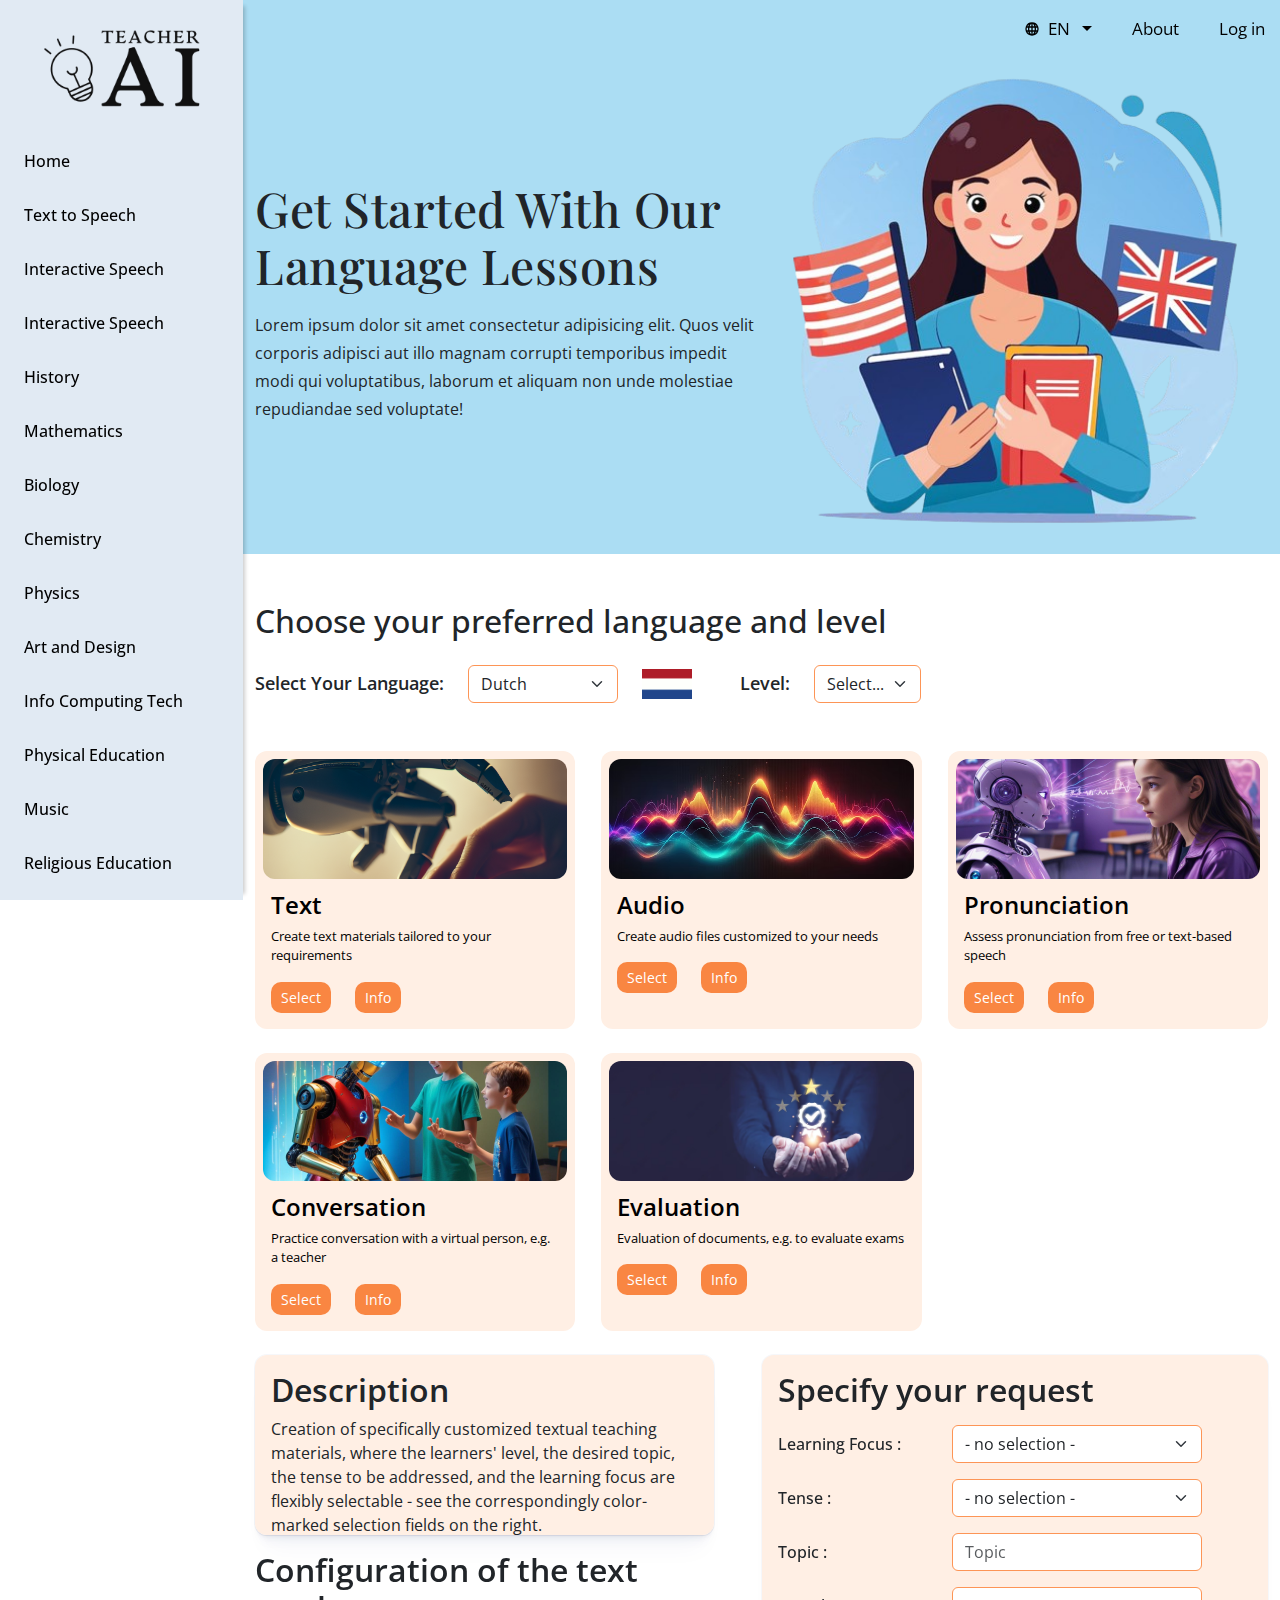
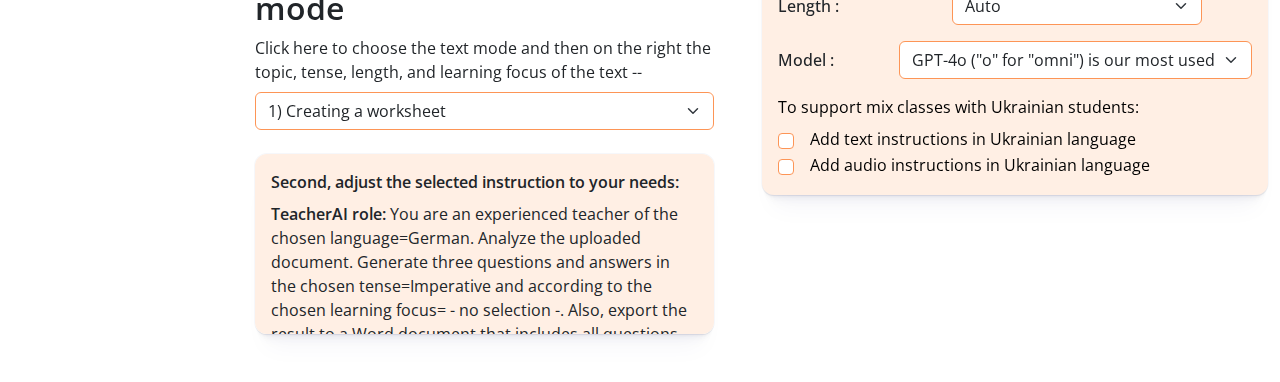
==== commit 881428dd: "language page card updated" ====
--- a/language.html
+++ b/language.html
@@ -215,11 +215,11 @@
                     <div class="language-cards mt-5">
                         <div class="language-cards__wrapper d-flex flex-column">
                             <div class="language-cards__image">
-                                <img src="./assets/ai-text-5.png"
-                                    alt="Banner Game" class="banner__image">
+                                <img src="./assets/ai-text-5.png" alt="Banner Game" class="banner__image">
                             </div>
                             <div class="language-cards__content">
-                                <div class="language-cards__content__body d-flex flex-column gap-3 justify-content-between align-items-start">
+                                <div
+                                    class="language-cards__content__body d-flex flex-column gap-3 justify-content-between align-items-start">
                                     <div class="language-cards__info d-flex flex-column gap-1">
                                         <p class="title">Text</p>
                                         <p>Create text materials tailored to your requirements</p>
@@ -233,11 +233,11 @@
                         </div>
                         <div class="language-cards__wrapper d-flex flex-column">
                             <div class="language-cards__image">
-                                <img src="./assets/audio-ai.png"
-                                    alt="Banner Game" class="banner__image">
+                                <img src="./assets/audio-ai.png" alt="Banner Game" class="banner__image">
                             </div>
                             <div class="language-cards__content">
-                                <div class="language-cards__content__body d-flex flex-column gap-3 justify-content-between align-items-start">
+                                <div
+                                    class="language-cards__content__body d-flex flex-column gap-3 justify-content-between align-items-start">
                                     <div class="language-cards__info d-flex flex-column gap-1">
                                         <p class="title">Audio</p>
                                         <p>Create audio files customized to your needs</p>
@@ -251,11 +251,11 @@
                         </div>
                         <div class="language-cards__wrapper d-flex flex-column">
                             <div class="language-cards__image">
-                                <img src="./assets/pronunciation.jpeg"
-                                    alt="Banner Game" class="banner__image">
+                                <img src="./assets/pronunciation.jpeg" alt="Banner Game" class="banner__image">
                             </div>
                             <div class="language-cards__content">
-                                <div class="language-cards__content__body d-flex flex-column gap-3 justify-content-between align-items-start">
+                                <div
+                                    class="language-cards__content__body d-flex flex-column gap-3 justify-content-between align-items-start">
                                     <div class="language-cards__info d-flex flex-column gap-1">
                                         <p class="title">Pronunciation</p>
                                         <p>Assess pronunciation from free or text-based speech</p>
@@ -269,11 +269,11 @@
                         </div>
                         <div class="language-cards__wrapper d-flex flex-column">
                             <div class="language-cards__image">
-                                <img src="./assets/conversation.jpeg"
-                                    alt="Banner Game" class="banner__image">
+                                <img src="./assets/conversation.jpeg" alt="Banner Game" class="banner__image">
                             </div>
                             <div class="language-cards__content">
-                                <div class="language-cards__content__body d-flex flex-column gap-3 justify-content-between align-items-start">
+                                <div
+                                    class="language-cards__content__body d-flex flex-column gap-3 justify-content-between align-items-start">
                                     <div class="language-cards__info d-flex flex-column gap-1">
                                         <p class="title">Conversation</p>
                                         <p>Practice conversation with a virtual person, e.g. a teacher</p>
@@ -287,11 +287,11 @@
                         </div>
                         <div class="language-cards__wrapper d-flex flex-column">
                             <div class="language-cards__image">
-                                <img src="./assets/evaluation.png"
-                                    alt="Banner Game" class="banner__image">
+                                <img src="./assets/evaluation.png" alt="Banner Game" class="banner__image">
                             </div>
                             <div class="language-cards__content">
-                                <div class="language-cards__content__body d-flex flex-column gap-3 justify-content-between align-items-start">
+                                <div
+                                    class="language-cards__content__body d-flex flex-column gap-3 justify-content-between align-items-start">
                                     <div class="language-cards__info d-flex flex-column gap-1">
                                         <p class="title">Evaluation</p>
                                         <p>Evaluation of documents, e.g. to evaluate exams</p>
@@ -304,24 +304,126 @@
                             </div>
                         </div>
                     </div>
-
-                    <div class="language-materials pt-4">
-                        <h2>--- Please Select A Category ---</h2>
-                    </div>
-                    
+                    <div class="language-material d-flex flex-column flex-xl-row gap-5 pt-4 mb-5">
+                        <div class="language-material--left">
+                            <!-- <h2>--- Please Select A Category ---</h2> -->
+                            <div class="card-box description">
+                                <h2>Description</h2>
+                                <p> Creation of specifically customized textual teaching materials, where the learners'
+                                    level, the desired topic, the tense to be addressed, and the learning focus are
+                                    flexibly selectable - see the correspondingly color-marked selection fields on the
+                                    right.</p>
+                            </div>
+                            <div class="configure mt-3">
+                                <h2 class="fw-semibold">Configuration of the text mode</h2>
+                                <p class="pb-2">Click here to choose the text mode and then on the right the topic,
+                                    tense, length, and learning focus of the text --</p>
+                                <div class="field d-flex gap-4 align-items-center">
+                                    <select class="form-select" aria-label="Default select example">
+                                        <option selected>1) Creating a worksheet</option>
+                                        <option value="1">2) Creating a quiz</option>
+                                        <option value="1">3) Creating an interactive presentation</option>
+                                        <option value="1">4) Creating a Dialogue Script</option>
+                                        <option value="1">5) Creating writing assignments</option>
+                                        <option value="1">6) Creating a new text based on document</option>
+                                        <option value="1">7) Creating an assignment based on document</option>
+                                    </select>
+                                </div>
+                                <div class="card-box description mt-4">
+                                    <p class="fw-semibold pb-2">Second, adjust the selected instruction to your needs:
+                                    </p>
+                                    <p> <span class="fw-semibold">TeacherAI role:</span> You are an experienced teacher
+                                        of the chosen language=<span class="highlight">German</span>. Analyze the
+                                        uploaded document. Generate three questions and answers in the chosen
+                                        tense=<span class="highlight">Imperative</span> and according to the chosen
+                                        learning focus= <span class="highlight">- no selection -</span>. Also, export
+                                        the result to a Word document that includes all questions and answers and
+                                        provide a link to download the document. Text length=Response length: <span class="highlight">auto</span> (as
+                                        needed).
+                                    </p>
+                                </div>
+                            </div>
+                        </div>
+                        <div class="language-material--right">
+                            <!-- <h2>--- Please Select A Category ---</h2> -->
+                            <div class="card-box">
+                                <h2 class="pb-2">Specify your request</h2>
+                                <div class="field d-flex gap-4 align-items-center">
+                                    <label for="dropdown-one" class="fw-medium">Learning Focus :</label>
+                                    <select class="form-select" aria-label="Default select example">
+                                        <option selected>- no selection -</option>
+                                        <option value="1">Regular verbs</option>
+                                        <option value="1">Irregular verbs</option>
+                                        <option value="1">Reflexive verbs</option>
+                                        <option value="1">Ser Vs Ester</option>
+                                        <option value="1">Modal Verbs</option>
+                                    </select>
+                                </div>
+                                <div class="field d-flex gap-4 align-items-center pt-3">
+                                    <label for="dropdown-one" class="fw-medium">Tense :</label>
+                                    <select class="form-select" aria-label="Default select example">
+                                        <option selected>- no selection -</option>
+                                        <option value="1">Imperative</option>
+                                        <option value="1">Past</option>
+                                        <option value="1">Present</option>
+                                        <option value="1">Future</option>
+                                        <option value="1">conditional</option>
+                                    </select>
+                                </div>
+                                <div class="field d-flex gap-4 align-items-center pt-3">
+                                    <label for="dropdown-one" class="fw-medium">Topic :</label>
+                                    <input type="text" class="form-control" placeholder="Topic" aria-label="Username"
+                                        aria-describedby="basic-addon1">
+                                </div>
+                                <div class="field d-flex gap-4 align-items-center pt-3">
+                                    <label for="dropdown-one" class="fw-medium">Length :</label>
+                                    <select class="form-select" aria-label="Default select example">
+                                        <option selected>Auto</option>
+                                        <option value="1">Max 15 words</option>
+                                        <option value="1">Max 25 words</option>
+                                        <option value="1">Max 30 words</option>
+                                        <option value="1">Max 50 words</option>
+                                        <option value="1">Max 100 words</option>
+                                    </select>
+                                </div>
+                                <div class="field d-flex gap-4 align-items-center pt-3">
+                                    <label for="dropdown-one" class="fw-medium">Model :</label>
+                                    <select class="form-select width-auto" aria-label="Default select example">
+                                        <option selected>GPT-4o ("o" for "omni") is our most used</option>
+                                        <option value="1">New GPT-4 Turbo. The latest GPT-4</option>
+                                        <option value="1">GPT-4 Turbo Model featuring improved</option>
+                                        <option value="1">GPT-4 with the ability to understand</option>
+                                        <option value="1">gpt-3.5-turbo-1106</option>
+                                    </select>
+                                </div>
+                                <div class="field checkbox pt-3">
+                                    <p class="pb-2 text-black">To support mix classes with Ukrainian students:</p>
+                                    <div class="form-check d-flex align-items-center gap-3">
+                                        <input class="form-check-input" type="checkbox" value="" id="flexCheckDefault">
+                                        <label class="form-check-label" for="flexCheckDefault">
+                                            Add text instructions in Ukrainian language
+                                        </label>
+                                    </div>
+                                    <div class="form-check d-flex align-items-center gap-3">
+                                        <input class="form-check-input" type="checkbox" value="" id="flexCheckDefault">
+                                        <label class="form-check-label" for="flexCheckDefault">
+                                            Add audio instructions in Ukrainian language
+                                        </label>
+                                    </div>
+                                </div>
+                            </div>
+                        </div>
+                    </div>
+
                 </div>
-            </div>
-
-
-        </main>
-
-
-
-        <!-- bootstrap min js -->
-        <script src="libs/bootstarp/bootstrap@5.3.1_bundle.min.js"></script>
-
-        <!-- footer nav min js -->
-        <script src="js/footer-nav.js"></script>
+
+
+
+                <!-- bootstrap min js -->
+                <script src="libs/bootstarp/bootstrap@5.3.1_bundle.min.js"></script>
+
+                <!-- footer nav min js -->
+                <script src="js/footer-nav.js"></script>
 </body>
 
 </html>--- a/css/style.css
+++ b/css/style.css
@@ -139,6 +139,14 @@
 
 .gradient-layer {
   background: linear-gradient(#AFC2C6, rgba(0, 0, 0, 0.01));
+}
+
+input.form-control, select {
+  border: 1px solid #FD9556;
+}
+input.form-control:focus, select:focus {
+  border: 1px solid #FD9556;
+  box-shadow: 0 0 0 0.25rem #FFD9C2;
 }
 
 input[type=number]::-webkit-outer-spin-button,
@@ -943,4 +951,67 @@
 .language-cards button:active {
   transform: scale(0.9);
 }
+.language-material .card-box {
+  width: 100%;
+  padding: 16px;
+  border-radius: 12px;
+  background-color: #FFEFE4;
+  box-shadow: rgba(14, 63, 126, 0.04) 0px 0px 0px 1px, rgba(42, 51, 69, 0.04) 0px 1px 1px -0.5px, rgba(42, 51, 70, 0.04) 0px 3px 3px -1.5px, rgba(42, 51, 70, 0.04) 0px 6px 6px -3px, rgba(14, 63, 126, 0.04) 0px 12px 12px -6px, rgba(14, 63, 126, 0.04) 0px 24px 24px -12px;
+}
+.language-material .card-box h2 {
+  font-weight: 600;
+}
+.language-material--left {
+  width: 50%;
+}
+@media (max-width: 1199px) {
+  .language-material--left {
+    width: 100%;
+  }
+}
+.language-material--left .description {
+  max-height: 180px;
+  overflow: auto;
+}
+.language-material--right {
+  width: 50%;
+}
+@media (max-width: 1199px) {
+  .language-material--right {
+    width: 100%;
+  }
+}
+.language-material--right h2 {
+  font-weight: 600;
+}
+.language-material--right .field label {
+  width: 150px;
+}
+.language-material--right .field select, .language-material--right .field input {
+  max-width: 250px;
+}
+.language-material--right .field .width-auto {
+  width: fit-content;
+  max-width: 390px;
+}
+@media (max-width: 575px) {
+  .language-material--right .field .width-auto {
+    max-width: 206px;
+  }
+}
+.language-material--right .field.checkbox .form-check label {
+  color: #000;
+  width: fit-content;
+  max-width: 100%;
+}
+.language-material--right .field.checkbox .form-check input.form-check-input {
+  border: 1px solid #FD9556;
+}
+.language-material--right .field.checkbox .form-check input.form-check-input:focus {
+  box-shadow: 0 0 0 0.25rem #FFD9C2;
+}
+.language-material--right .field.checkbox .form-check input.form-check-input:checked {
+  background-color: #f2782f;
+}
+
 /*--------------------- components files -----------------------*/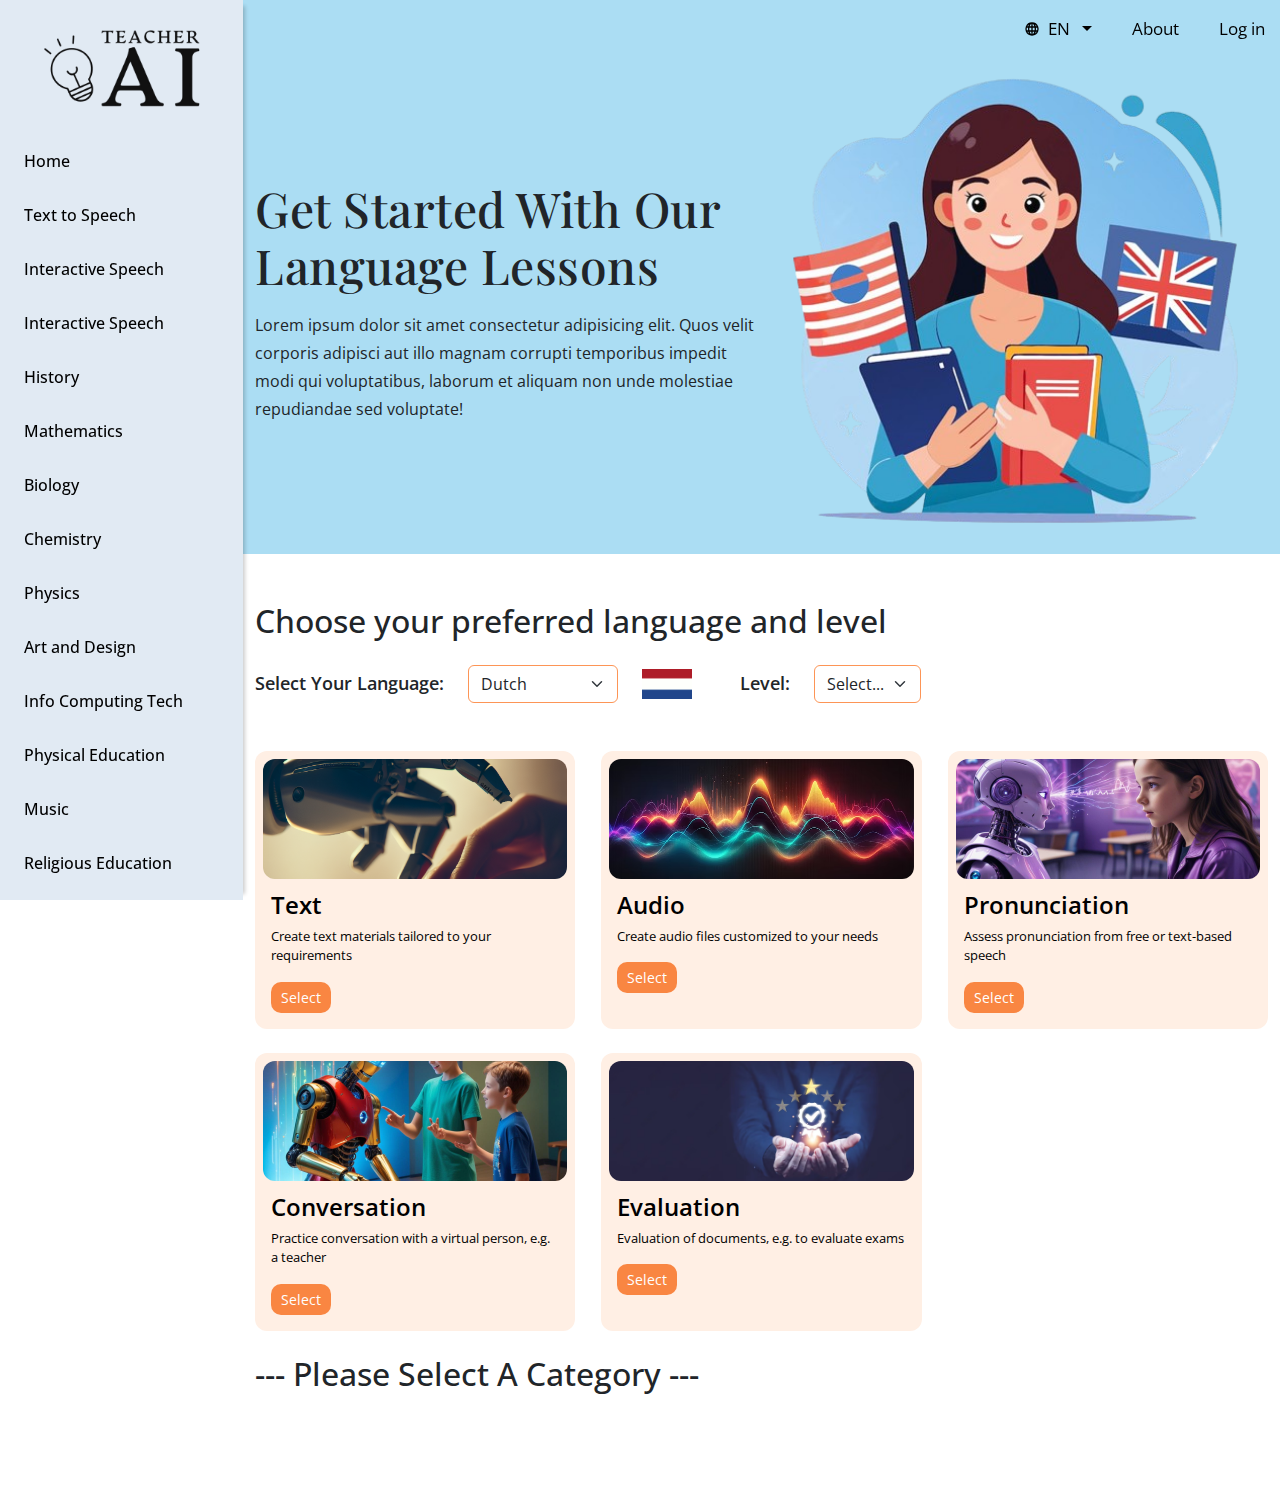
==== commit e1c52856: "language page updated" ====
--- a/language.html
+++ b/language.html
@@ -212,6 +212,7 @@
                             </select>
                         </div>
                     </div>
+                    <!-- language cards -->
                     <div class="language-cards mt-5">
                         <div class="language-cards__wrapper d-flex flex-column">
                             <div class="language-cards__image">
@@ -225,8 +226,8 @@
                                         <p>Create text materials tailored to your requirements</p>
                                     </div>
                                     <div class="language-cards__button d-flex justify-content-start gap-4">
-                                        <button>Select</button>
-                                        <button>Info</button>
+                                        <a id="select-btn" class="button-chips">Select</a>
+                                        <!-- <a class="button-chips">Info</a> -->
                                     </div>
                                 </div>
                             </div>
@@ -243,8 +244,8 @@
                                         <p>Create audio files customized to your needs</p>
                                     </div>
                                     <div class="language-cards__button d-flex justify-content-start gap-4">
-                                        <button>Select</button>
-                                        <button>Info</button>
+                                        <a class="button-chips">Select</a>
+                                        <!-- <a class="button-chips">Info</a> -->
                                     </div>
                                 </div>
                             </div>
@@ -261,8 +262,8 @@
                                         <p>Assess pronunciation from free or text-based speech</p>
                                     </div>
                                     <div class="language-cards__button d-flex justify-content-start gap-4">
-                                        <button>Select</button>
-                                        <button>Info</button>
+                                        <a class="button-chips">Select</a>
+                                        <!-- <a class="button-chips">Info</a> -->
                                     </div>
                                 </div>
                             </div>
@@ -279,8 +280,8 @@
                                         <p>Practice conversation with a virtual person, e.g. a teacher</p>
                                     </div>
                                     <div class="language-cards__button d-flex justify-content-start gap-4">
-                                        <button>Select</button>
-                                        <button>Info</button>
+                                        <a class="button-chips">Select</a>
+                                        <!-- <a class="button-chips">Info</a> -->
                                     </div>
                                 </div>
                             </div>
@@ -297,126 +298,124 @@
                                         <p>Evaluation of documents, e.g. to evaluate exams</p>
                                     </div>
                                     <div class="language-cards__button d-flex justify-content-start gap-4">
-                                        <button>Select</button>
-                                        <button>Info</button>
-                                    </div>
-                                </div>
-                            </div>
-                        </div>
-                    </div>
-                    <div class="language-material d-flex flex-column flex-xl-row gap-5 pt-4 mb-5">
-                        <div class="language-material--left">
-                            <!-- <h2>--- Please Select A Category ---</h2> -->
-                            <div class="card-box description">
-                                <h2>Description</h2>
-                                <p> Creation of specifically customized textual teaching materials, where the learners'
-                                    level, the desired topic, the tense to be addressed, and the learning focus are
-                                    flexibly selectable - see the correspondingly color-marked selection fields on the
-                                    right.</p>
-                            </div>
-                            <div class="configure mt-3">
-                                <h2 class="fw-semibold">Configuration of the text mode</h2>
-                                <p class="pb-2">Click here to choose the text mode and then on the right the topic,
-                                    tense, length, and learning focus of the text --</p>
-                                <div class="field d-flex gap-4 align-items-center">
-                                    <select class="form-select" aria-label="Default select example">
-                                        <option selected>1) Creating a worksheet</option>
-                                        <option value="1">2) Creating a quiz</option>
-                                        <option value="1">3) Creating an interactive presentation</option>
-                                        <option value="1">4) Creating a Dialogue Script</option>
-                                        <option value="1">5) Creating writing assignments</option>
-                                        <option value="1">6) Creating a new text based on document</option>
-                                        <option value="1">7) Creating an assignment based on document</option>
-                                    </select>
-                                </div>
-                                <div class="card-box description mt-4">
-                                    <p class="fw-semibold pb-2">Second, adjust the selected instruction to your needs:
-                                    </p>
-                                    <p> <span class="fw-semibold">TeacherAI role:</span> You are an experienced teacher
-                                        of the chosen language=<span class="highlight">German</span>. Analyze the
-                                        uploaded document. Generate three questions and answers in the chosen
-                                        tense=<span class="highlight">Imperative</span> and according to the chosen
-                                        learning focus= <span class="highlight">- no selection -</span>. Also, export
-                                        the result to a Word document that includes all questions and answers and
-                                        provide a link to download the document. Text length=Response length: <span class="highlight">auto</span> (as
-                                        needed).
-                                    </p>
-                                </div>
-                            </div>
-                        </div>
-                        <div class="language-material--right">
-                            <!-- <h2>--- Please Select A Category ---</h2> -->
-                            <div class="card-box">
-                                <h2 class="pb-2">Specify your request</h2>
-                                <div class="field d-flex gap-4 align-items-center">
-                                    <label for="dropdown-one" class="fw-medium">Learning Focus :</label>
-                                    <select class="form-select" aria-label="Default select example">
-                                        <option selected>- no selection -</option>
-                                        <option value="1">Regular verbs</option>
-                                        <option value="1">Irregular verbs</option>
-                                        <option value="1">Reflexive verbs</option>
-                                        <option value="1">Ser Vs Ester</option>
-                                        <option value="1">Modal Verbs</option>
-                                    </select>
-                                </div>
-                                <div class="field d-flex gap-4 align-items-center pt-3">
-                                    <label for="dropdown-one" class="fw-medium">Tense :</label>
-                                    <select class="form-select" aria-label="Default select example">
-                                        <option selected>- no selection -</option>
-                                        <option value="1">Imperative</option>
-                                        <option value="1">Past</option>
-                                        <option value="1">Present</option>
-                                        <option value="1">Future</option>
-                                        <option value="1">conditional</option>
-                                    </select>
-                                </div>
-                                <div class="field d-flex gap-4 align-items-center pt-3">
-                                    <label for="dropdown-one" class="fw-medium">Topic :</label>
-                                    <input type="text" class="form-control" placeholder="Topic" aria-label="Username"
-                                        aria-describedby="basic-addon1">
-                                </div>
-                                <div class="field d-flex gap-4 align-items-center pt-3">
-                                    <label for="dropdown-one" class="fw-medium">Length :</label>
-                                    <select class="form-select" aria-label="Default select example">
-                                        <option selected>Auto</option>
-                                        <option value="1">Max 15 words</option>
-                                        <option value="1">Max 25 words</option>
-                                        <option value="1">Max 30 words</option>
-                                        <option value="1">Max 50 words</option>
-                                        <option value="1">Max 100 words</option>
-                                    </select>
-                                </div>
-                                <div class="field d-flex gap-4 align-items-center pt-3">
-                                    <label for="dropdown-one" class="fw-medium">Model :</label>
-                                    <select class="form-select width-auto" aria-label="Default select example">
-                                        <option selected>GPT-4o ("o" for "omni") is our most used</option>
-                                        <option value="1">New GPT-4 Turbo. The latest GPT-4</option>
-                                        <option value="1">GPT-4 Turbo Model featuring improved</option>
-                                        <option value="1">GPT-4 with the ability to understand</option>
-                                        <option value="1">gpt-3.5-turbo-1106</option>
-                                    </select>
-                                </div>
-                                <div class="field checkbox pt-3">
-                                    <p class="pb-2 text-black">To support mix classes with Ukrainian students:</p>
-                                    <div class="form-check d-flex align-items-center gap-3">
-                                        <input class="form-check-input" type="checkbox" value="" id="flexCheckDefault">
-                                        <label class="form-check-label" for="flexCheckDefault">
-                                            Add text instructions in Ukrainian language
-                                        </label>
-                                    </div>
-                                    <div class="form-check d-flex align-items-center gap-3">
-                                        <input class="form-check-input" type="checkbox" value="" id="flexCheckDefault">
-                                        <label class="form-check-label" for="flexCheckDefault">
-                                            Add audio instructions in Ukrainian language
-                                        </label>
-                                    </div>
-                                </div>
-                            </div>
-                        </div>
-                    </div>
-
+                                        <a class="button-chips">Select</a>
+                                        <!-- <a class="button-chips">Info</a> -->
+                                    </div>
+                                </div>
+                            </div>
+                        </div>
+                    </div>
+
+                    <div class="language-material pt-4 mb-5">
+                        <h2 id="select-cat-text" class="pb-5">--- Please Select A Category ---</h2>
+                        <div id="language-material" class="d-none d-flex flex-column flex-xl-row gap-5">
+                            <div class="language-material--left">
+                                <div class="card-box description">
+                                    <h2>Description</h2>
+                                    <p> Creation of specifically customized textual teaching materials, where the
+                                        learners'
+                                        level, the desired topic, the tense to be addressed, and the learning focus are
+                                        flexibly selectable - see the correspondingly color-marked selection fields on
+                                        the
+                                        right.</p>
+                                </div>
+                                <div class="configure mt-3">
+                                    <h2 class="fw-semibold">Configuration of the text mode</h2>
+                                    <p class="pb-2">Click here to choose the text mode and then on the right the topic,
+                                        tense, length, and learning focus of the text --</p>
+                                    <div class="field d-flex gap-4 align-items-center">
+                                        <select class="form-select" aria-label="Default select example">
+                                            <option selected>1) Creating a worksheet</option>
+                                            <option value="1">2) Creating a quiz</option>
+                                            <option value="1">3) Creating an interactive presentation</option>
+                                            <option value="1">4) Creating a Dialogue Script</option>
+                                            <option value="1">5) Creating writing assignments</option>
+                                            <option value="1">6) Creating a new text based on document</option>
+                                            <option value="1">7) Creating an assignment based on document</option>
+                                        </select>
+                                    </div>
+                                    <div class="mt-4">
+                                        <p class="fw-semibold pb-2">Second, adjust the selected instruction to your
+                                            needs:
+                                        </p>
+                                        <textarea class="form-control" rows="5" disabled
+                                            aria-label="With textarea">TeacherAI role: You are an experienced teacher of the chosen language=German. Analyze the uploaded document. Generate three questions and answers in the chosen tense=Imperative and according to the chosen learning focus= - no selection -. Also, export the result to a Word document that includes all questions and answers and provide a link to download the document. Text length=Response length: auto (as needed). </textarea>
+                                    </div>
+                                </div>
+                            </div>
+                            <div class="language-material--right">
+                                <div class="card-box">
+                                    <h2 class="pb-2">Specify your request</h2>
+                                    <div class="field d-flex gap-4 align-items-center">
+                                        <label for="dropdown-one" class="fw-medium">Learning Focus :</label>
+                                        <select class="form-select" aria-label="Default select example">
+                                            <option selected>- no selection -</option>
+                                            <option value="1">Regular verbs</option>
+                                            <option value="1">Irregular verbs</option>
+                                            <option value="1">Reflexive verbs</option>
+                                            <option value="1">Ser Vs Ester</option>
+                                            <option value="1">Modal Verbs</option>
+                                        </select>
+                                    </div>
+                                    <div class="field d-flex gap-4 align-items-center pt-3">
+                                        <label for="dropdown-one" class="fw-medium">Tense :</label>
+                                        <select class="form-select" aria-label="Default select example">
+                                            <option selected>- no selection -</option>
+                                            <option value="1">Imperative</option>
+                                            <option value="1">Past</option>
+                                            <option value="1">Present</option>
+                                            <option value="1">Future</option>
+                                            <option value="1">conditional</option>
+                                        </select>
+                                    </div>
+                                    <div class="field d-flex gap-4 align-items-center pt-3">
+                                        <label for="dropdown-one" class="fw-medium">Topic :</label>
+                                        <input type="text" class="form-control" placeholder="Topic"
+                                            aria-label="Username" aria-describedby="basic-addon1">
+                                    </div>
+                                    <div class="field d-flex gap-4 align-items-center pt-3">
+                                        <label for="dropdown-one" class="fw-medium">Length :</label>
+                                        <select class="form-select" aria-label="Default select example">
+                                            <option selected>Auto</option>
+                                            <option value="1">Max 15 words</option>
+                                            <option value="1">Max 25 words</option>
+                                            <option value="1">Max 30 words</option>
+                                            <option value="1">Max 50 words</option>
+                                            <option value="1">Max 100 words</option>
+                                        </select>
+                                    </div>
+                                    <div class="field d-flex gap-4 align-items-center pt-3">
+                                        <label for="dropdown-one" class="fw-medium">Model :</label>
+                                        <select class="form-select width-auto" aria-label="Default select example">
+                                            <option selected>GPT-4o ("o" for "omni") is our most used</option>
+                                            <option value="1">New GPT-4 Turbo. The latest GPT-4</option>
+                                            <option value="1">GPT-4 Turbo Model featuring improved</option>
+                                            <option value="1">GPT-4 with the ability to understand</option>
+                                            <option value="1">gpt-3.5-turbo-1106</option>
+                                        </select>
+                                    </div>
+                                    <div class="field checkbox pt-3">
+                                        <p class="pb-2 text-black">To support mix classes with Ukrainian students:</p>
+                                        <div class="form-check d-flex align-items-center gap-3">
+                                            <input class="form-check-input" type="checkbox" value=""
+                                                id="flexCheckDefault">
+                                            <label class="form-check-label" for="flexCheckDefault">
+                                                Add text instructions in Ukrainian language
+                                            </label>
+                                        </div>
+                                        <div class="form-check d-flex align-items-center gap-3">
+                                            <input class="form-check-input" type="checkbox" value=""
+                                                id="flexCheckDefault2">
+                                            <label class="form-check-label" for="flexCheckDefault2">
+                                                Add audio instructions in Ukrainian language
+                                            </label>
+                                        </div>
+                                    </div>
+                                </div>
+                            </div>
+                        </div>
+                    </div>
                 </div>
-
 
 
                 <!-- bootstrap min js -->
@@ -424,6 +423,9 @@
 
                 <!-- footer nav min js -->
                 <script src="js/footer-nav.js"></script>
+
+                <!-- language select js -->
+                <script src="js/language-select.js"></script>
 </body>
 
 </html>--- a/css/style.css
+++ b/css/style.css
@@ -83,6 +83,25 @@
   background: #f98642;
   backdrop-filter: blur(15.9499998093px);
 }
+.button-chips {
+  outline: none;
+  border: none;
+  padding: 5px 10px;
+  border-radius: 10px;
+  font-size: 14px;
+  background-color: #f98642;
+  font-weight: 400;
+  color: #fff;
+  font-family: inherit;
+  cursor: pointer;
+  transition: 0.3s all ease;
+}
+.button-chips:hover {
+  opacity: 0.8;
+}
+.button-chips:active {
+  transform: scale(0.9);
+}
 
 .section {
   padding-block: 80px;
@@ -141,12 +160,27 @@
   background: linear-gradient(#AFC2C6, rgba(0, 0, 0, 0.01));
 }
 
-input.form-control, select {
+input.form-control, select, textarea.form-control {
   border: 1px solid #FD9556;
 }
-input.form-control:focus, select:focus {
+input.form-control:focus, select:focus, textarea.form-control:focus {
   border: 1px solid #FD9556;
   box-shadow: 0 0 0 0.25rem #FFD9C2;
+}
+
+textarea.form-control {
+  resize: none;
+}
+textarea.form-control::-webkit-scrollbar {
+  width: 6px;
+}
+textarea.form-control::-webkit-scrollbar-track {
+  -webkit-box-shadow: #E9E9E9;
+}
+textarea.form-control::-webkit-scrollbar-thumb {
+  border: 4px solid transparent;
+  border-radius: 8px;
+  background-color: #ffc996;
 }
 
 input[type=number]::-webkit-outer-spin-button,
@@ -928,29 +962,6 @@
   border-radius: 10px;
   object-fit: cover;
 }
-.language-cards button {
-  outline: none;
-  border: none;
-  padding: 5px 10px;
-  border-radius: 10px;
-  font-size: 14px;
-  background-color: #f98642;
-  font-weight: 400;
-  color: #fff;
-  font-family: inherit;
-  cursor: pointer;
-  transition: 0.3s all ease;
-}
-.language-cards button span {
-  font-size: 12px;
-  color: #656565;
-}
-.language-cards button:hover {
-  opacity: 0.8;
-}
-.language-cards button:active {
-  transform: scale(0.9);
-}
 .language-material .card-box {
   width: 100%;
   padding: 16px;
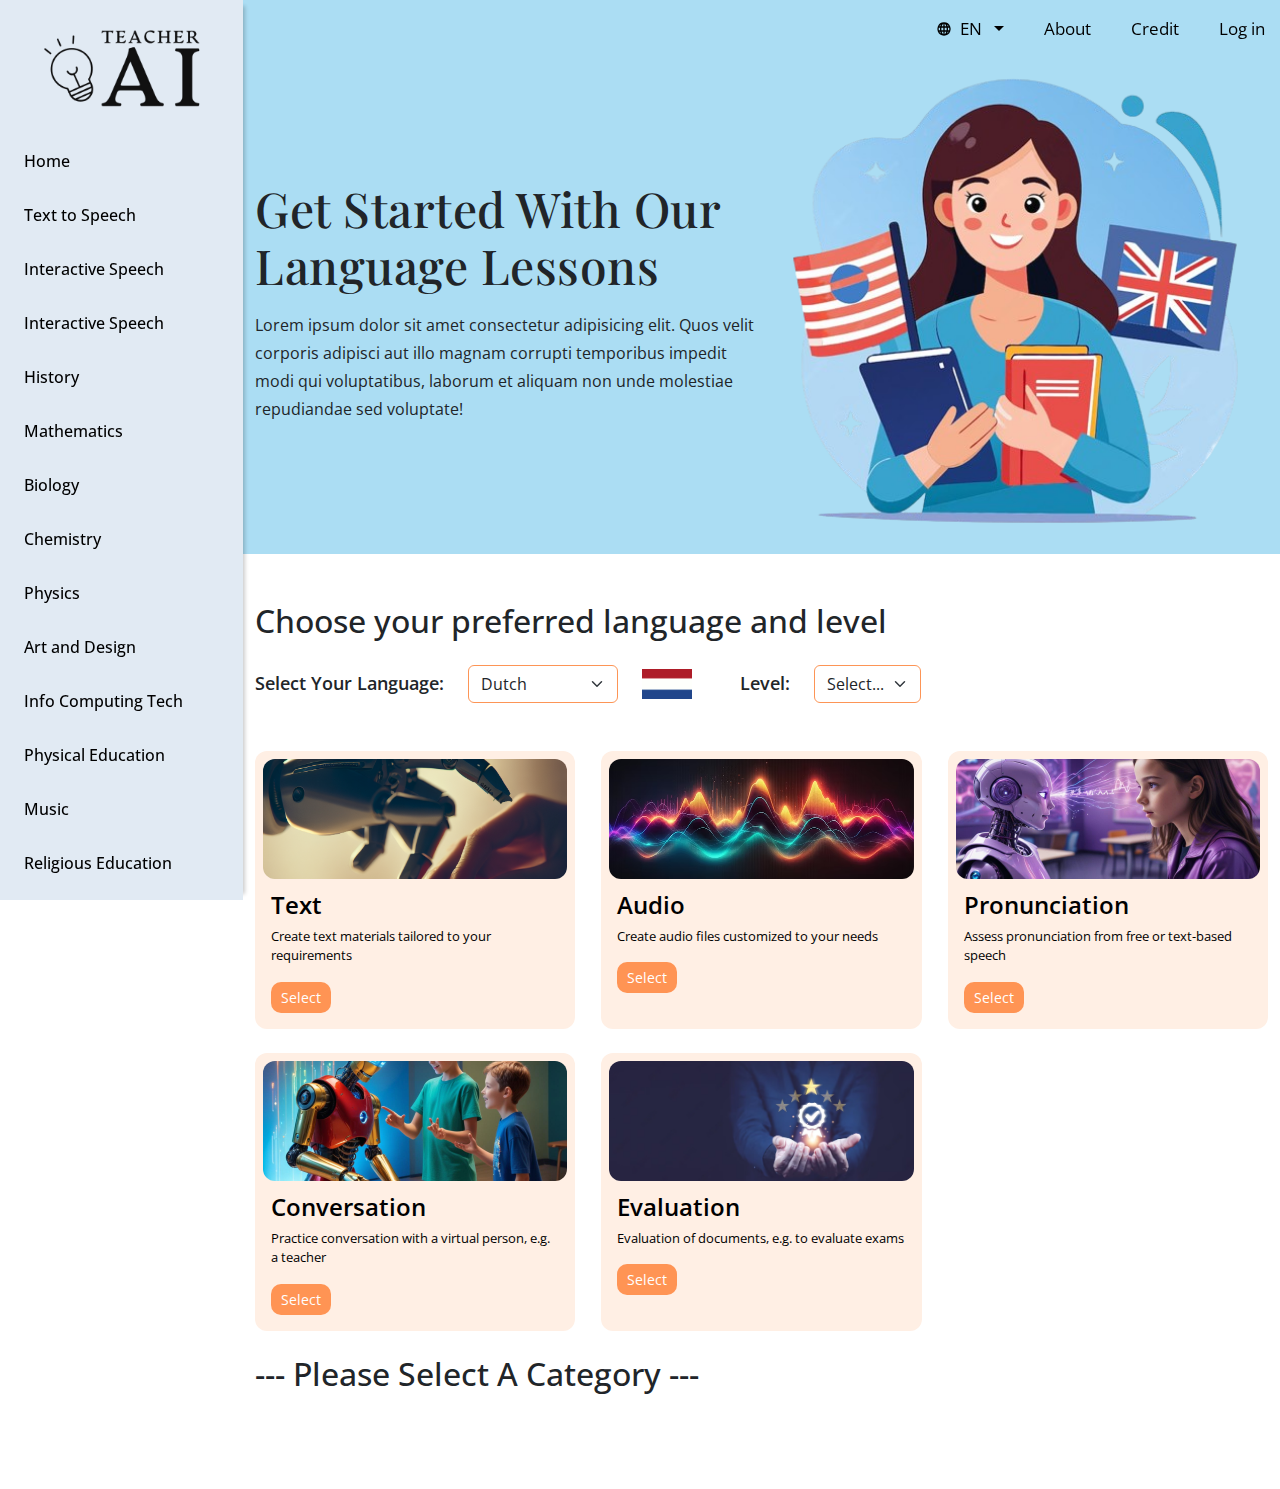
==== commit 0cd6427a: "top nav updated" ====
--- a/language.html
+++ b/language.html
@@ -148,6 +148,9 @@
                                 <a class="nav-link" aria-current="page" href="#">About</a>
                             </li>
                             <li class="nav-item">
+                                <a class="nav-link" aria-current="page" href="#">Credit</a>
+                            </li>
+                            <li class="nav-item">
                                 <a class="nav-link" href="#">Log in</a>
                             </li>
 
--- a/css/style.css
+++ b/css/style.css
@@ -89,7 +89,7 @@
   padding: 5px 10px;
   border-radius: 10px;
   font-size: 14px;
-  background-color: #f98642;
+  background-color: #ff9454;
   font-weight: 400;
   color: #fff;
   font-family: inherit;
@@ -97,7 +97,8 @@
   transition: 0.3s all ease;
 }
 .button-chips:hover {
-  opacity: 0.8;
+  background-color: #f98642;
+  color: #fff;
 }
 .button-chips:active {
   transform: scale(0.9);
@@ -797,6 +798,51 @@
 .top-navbar .navbar-collapse .navbar-nav a:is(:active, .active, :hover) {
   color: #f2782f;
 }
+.top-navbar .navbar-collapse .user-img {
+  padding: 0;
+  width: 40px;
+  height: 40px;
+  border-radius: 50%;
+  position: relative;
+  cursor: pointer;
+}
+.top-navbar .navbar-collapse .user-img img {
+  border-radius: 50%;
+  width: 100%;
+  height: 100%;
+  object-fit: cover;
+}
+.top-navbar .navbar-collapse .user-img .user-tooltip {
+  position: absolute;
+  visibility: hidden;
+  width: 150px;
+  background-color: rgba(97, 97, 97, 0.8980392157);
+  color: #fff;
+  text-align: center;
+  border-radius: 6px;
+  padding: 5px 0;
+  z-index: 1;
+  bottom: -42px;
+  left: -58px;
+  opacity: 1;
+  transition: opacity 0.3s;
+  filter: drop-shadow(none) !important;
+}
+.top-navbar .navbar-collapse .user-img .user-tooltip::before {
+  content: "";
+  position: absolute;
+  top: -10px;
+  left: 50%;
+  margin-left: -5px;
+  border-width: 5px;
+  border-style: solid;
+  border-color: #555 transparent transparent transparent;
+  transform: rotate(180deg);
+}
+.top-navbar .navbar-collapse .user-img:hover .user-tooltip {
+  visibility: visible;
+  opacity: 1;
+}
 .top-navbar .navbar-collapse .dropdown-menu {
   --bs-dropdown-bg: #FFD9C2;
 }
@@ -926,6 +972,10 @@
   padding: 8px;
   background-color: #ffefe4;
   height: 100%;
+  transition: all 0.2s ease-in;
+}
+.language-cards__wrapper:hover {
+  box-shadow: #FFD9C2 0px 4px 12px;
 }
 .language-cards__image {
   width: 100%;
@@ -984,6 +1034,9 @@
   max-height: 180px;
   overflow: auto;
 }
+.language-material--left textarea.form-control:disabled {
+  background-color: #fff5ef;
+}
 .language-material--right {
   width: 50%;
 }
@@ -998,7 +1051,8 @@
 .language-material--right .field label {
   width: 150px;
 }
-.language-material--right .field select, .language-material--right .field input {
+.language-material--right .field select,
+.language-material--right .field input {
   max-width: 250px;
 }
 .language-material--right .field .width-auto {
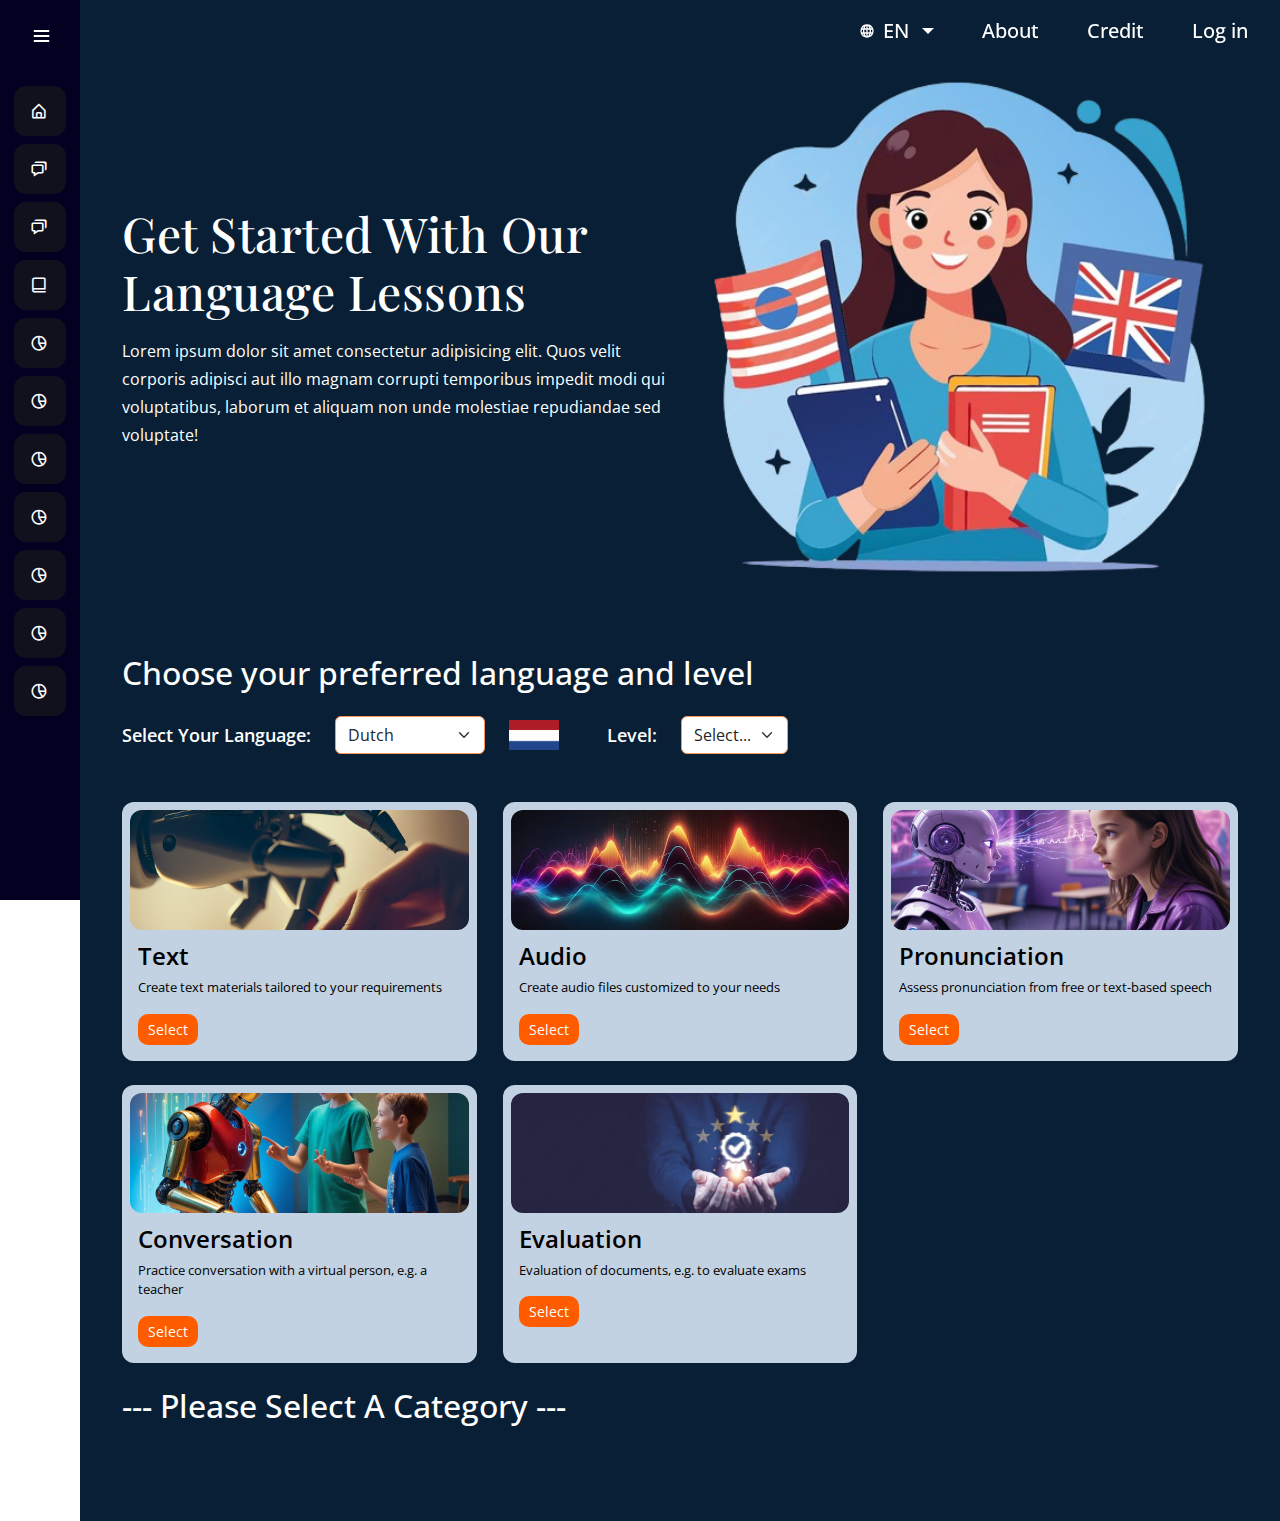
==== commit ba943112: "updated" ====
--- a/language.html
+++ b/language.html
@@ -17,6 +17,8 @@
     <!-- fav icon -->
     <link rel="icon" type="image/png" href="assets/favicon.png">
 
+    <link rel="stylesheet" href="https://unpkg.com/boxicons@latest/css/boxicons.min.css">
+
     <!-- title -->
     <title>SkillMentor - Online Education Platform</title>
 </head>
@@ -24,36 +26,111 @@
 <body>
     <section class="d-flex flex-column flex-lg-row">
         <!-- sidebar for large screen -->
-        <aside class="side-nav">
-            <div class="d-flex justify-content-center align-items-center">
-                <div class="logo py-4">
-                    <img src="./assets/logo-cropped.png" alt="">
+        <div class="sidebar d-none d-lg-block">
+            <div class="logo-details">
+              <i class='bx bxl-codepen icon'></i>
+              <div class="logo_name">TeacherAI.</div>
+              <i class='bx bx-menu' id="btn"></i>
+            </div>
+            <ul class="nav-list p-0">
+              <li>
+                <a href="index.html">
+                  <i class='bx bx-home-alt'></i>
+                  <span class="links_name">Home</span>
+                </a>
+                <span class="tooltip">Home</span>
+              </li>
+              <li>
+                <a href="#">
+                  <i class='bx bx-chat'></i>
+                  <span class="links_name">Text to speech</span>
+                </a>
+                <span class="tooltip">Text to speech</span>
+              </li>
+              <li>
+                <a href="#">
+                  <i class='bx bx-chat'></i>
+                  <span class="links_name">Interactive Speech Js</span>
+                </a>
+                <span class="tooltip">Interactive Speech Js</span>
+              </li>
+              <li>
+                <a href="#">
+                  <i class='bx bx-book-alt'></i>
+                  <span class="links_name">Messages</span>
+                </a>
+                <span class="tooltip">Messages</span>
+              </li>
+              <li>
+                <a href="#">
+                  <i class='bx bx-pie-chart-alt-2'></i>
+                  <span class="links_name">History</span>
+                </a>
+                <span class="tooltip">History</span>
+              </li>
+              <li>
+                <a href="#">
+                  <i class='bx bx-pie-chart-alt-2'></i>
+                  <span class="links_name">Mathematics</span>
+                </a>
+                <span class="tooltip">Mathematics</span>
+              </li>
+              <li>
+                <a href="#">
+                  <i class='bx bx-pie-chart-alt-2'></i>
+                  <span class="links_name">Physics</span>
+                </a>
+                <span class="tooltip">Physics</span>
+              </li>
+              <li>
+                <a href="#">
+                  <i class='bx bx-pie-chart-alt-2'></i>
+                  <span class="links_name">Biology</span>
+                </a>
+                <span class="tooltip">Biology</span>
+              </li>
+              <li>
+                <a href="#">
+                  <i class='bx bx-pie-chart-alt-2'></i>
+                  <span class="links_name">Chemistry</span>
+                </a>
+                <span class="tooltip">Chemistry</span>
+              </li>
+              <li>
+                <a href="#">
+                  <i class='bx bx-pie-chart-alt-2'></i>
+                  <span class="links_name">Art and Design</span>
+                </a>
+                <span class="tooltip">Art and Design</span>
+              </li>
+              <li>
+                <a href="#">
+                  <i class='bx bx-pie-chart-alt-2'></i>
+                  <span class="links_name">Info Computing Tech</span>
+                </a>
+                <span class="tooltip">Art and Design</span>
+              </li>
+              <!-- <li class="profile">
+                <div class="profile-details">
+                  <i class='bx bx-export'></i>
+                  <div class="name_job">
+                    <div class="name">Logout</div>
+                  </div>
                 </div>
-            </div>
-            <a href="index.html" class="">Home</a>
-            <a href="#start">Text to Speech</a>
-            <a href="#html">Interactive Speech</a>
-            <a href="#scss">Interactive Speech</a>
-            <a href="#js">History</a>
-            <a href="#fonts">Mathematics</a>
-            <a href="#colors">Biology</a>
-            <a href="#icons">Chemistry</a>
-            <a href="#run-scss">Physics</a>
-            <a href="#loader">Art and Design</a>
-            <a href="#change-img">Info Computing Tech</a>
-            <a href="#change-img">Physical Education</a>
-            <a href="#change-img">Music</a>
-            <a href="#change-img">Religious Education</a>
-        </aside>
+                <i class='bx bx-log-out' id="log_out"></i>
+              </li> -->
+            </ul>
+          </div>
 
         <!-- nav for small devices -->
-        <nav id="nav-mobile" class="nav-mobile d-block d-lg-none text-white px-3 py-2">
+        <nav id="nav-mobile" class="nav-mobile inner-page d-block d-lg-none text-white px-3 py-2">
             <div class="">
                 <div class="bar d-flex align-items-center justify-content-between">
                     <div class="d-flex align-items-center">
-                        <!-- <h1 class="text-black">TeacherAI.</h1> -->
-                    </div>
-                    <div class="d-flex align-items-center gap-3" style="border: 2px solid red">
+                        <!-- <i class='bx bxl-codepen icon'></i>
+                        <div class="logo_name">TeacherAI.</div> -->
+                    </div>
+                    <div class="d-flex align-items-center gap-3">
                         <ul class="navbar-nav d-flex flex-row align-items-center me-auto px-2 gap-4">
                             <li class="nav-item dropdown">
                                 <a class="nav-link d-flex align-items-center dropdown-toggle" href="#" role="button"
@@ -93,14 +170,24 @@
 
                     <div class="offcanvas offcanvas-start" tabindex="-1" id="offcanvasExample"
                         aria-labelledby="offcanvasExampleLabel">
-                        <div class="offcanvas-header d-flex align-items-center">
-                            <h5 class="offcanvas-title d-flex align-items-center" id="offcanvasExampleLabel">
-                                <!-- <img class="img-fluid" src="./assets/logo-colored.png" width="180" alt="logo-mb" srcset=""> -->
-                            </h5>
-                            <button type="button" class="btn-close" data-bs-dismiss="offcanvas"
-                                aria-label="Close"></button>
-                        </div>
-                        <div class="nav-lists-mobile offcanvas-body d-flex flex-column px-0">
+                        <div class="offcanvas-header d-flex  align-items-center">
+                            <!-- <h5 class="offcanvas-title d-flex align-items-center" id="offcanvasExampleLabel">
+                                <img class="img-fluid" src="./assets/logo-colored.png" width="180" alt="logo-mb" srcset="">
+                            </h5> -->
+                            <div class="d-flex justify-content-between align-items-center w-100">
+                                <div class="offcanvas-title d-flex align-items-center justify-content-start"  id="offcanvasExampleLabel">
+                                    <!-- <i class='bx bxl-codepen icon'></i> -->
+                                    <h3 class="logo_name text-white mb-0">TeacherAI.</h3>
+                                </div>
+                                <button type="button" class="d-flex justify-content-center align-items-center" data-bs-dismiss="offcanvas"
+                                aria-label="Close"> 
+                                <svg xmlns="http://www.w3.org/2000/svg" width="16" height="16" viewBox="0 0 16 16">
+                                    <path  d="M12.5675 4.30081C12.6245 4.24387 12.6697 4.17625 12.7006 4.10183C12.7315 4.0274 12.7474 3.94763 12.7474 3.86705C12.7475 3.78647 12.7317 3.70668 12.7009 3.63221C12.6701 3.55775 12.6249 3.49008 12.568 3.43307C12.5111 3.37606 12.4434 3.33082 12.369 3.29994C12.2946 3.26906 12.2148 3.25314 12.1342 3.25309C12.0537 3.25304 11.9739 3.26887 11.8994 3.29965C11.8249 3.33044 11.7573 3.3756 11.7003 3.43254L8 7.13281L4.3008 3.43254C4.18566 3.3174 4.0295 3.25272 3.86667 3.25272C3.70383 3.25272 3.54767 3.3174 3.43253 3.43254C3.31739 3.54768 3.25271 3.70384 3.25271 3.86667C3.25271 4.0295 3.31739 4.18567 3.43253 4.30081L7.1328 8.00001L3.43253 11.6992C3.37552 11.7562 3.3303 11.8239 3.29944 11.8984C3.26859 11.9729 3.25271 12.0527 3.25271 12.1333C3.25271 12.214 3.26859 12.2938 3.29944 12.3683C3.3303 12.4428 3.37552 12.5105 3.43253 12.5675C3.54767 12.6826 3.70383 12.7473 3.86667 12.7473C3.94729 12.7473 4.02713 12.7314 4.10162 12.7006C4.17611 12.6697 4.24379 12.6245 4.3008 12.5675L8 8.86721L11.7003 12.5675C11.8154 12.6825 11.9715 12.747 12.1342 12.7469C12.297 12.7468 12.453 12.6821 12.568 12.5669C12.683 12.4518 12.7475 12.2957 12.7474 12.133C12.7473 11.9702 12.6826 11.8142 12.5675 11.6992L8.8672 8.00001L12.5675 4.30081Z" fill="white"/>
+                                  </svg>
+                            </button>
+                            </div>
+                        </div>
+                        <div class="nav-lists-mobile offcanvas-body d-flex flex-column px-0 pt-0">
                             <a class="d-inline-block py-2 h5 fw-normal" href="#intro">Home</a>
                             <a class="d-inline-block py-2 h5 fw-normal" href="#intro">About</a>
                             <a class="d-inline-block py-2 h5 fw-normal" href="#intro">Login</a>
@@ -121,17 +208,17 @@
         </nav>
 
         <!-- main content -->
-        <main class="w-100">
+        <main class="home-section">
             <!-- Navbar -->
             <nav id="top-nav" class="top-navbar navbar navbar-expand-lg d-none d-lg-block">
                 <div class="container-fluid justify-content-end">
                     <div class="collapse navbar-collapse" id="navbarSupportedContent">
-                        <ul class="navbar-nav me-auto mb-2 mb-lg-0 px-2 gap-4">
+                        <ul class="navbar-nav me-auto mb-2 mb-lg-0 px-2 gap-4 inner-page">
                             <li class="nav-item dropdown">
                                 <a class="nav-link d-flex align-items-center dropdown-toggle" href="#" role="button"
                                     data-bs-toggle="dropdown" aria-expanded="false">
                                     <svg width="16" height="16" xmlns="http://www.w3.org/2000/svg" viewBox="0 0 24 24"
-                                        fill="currentColor" class="ui-svg-inline">
+                                         class="ui-svg-inline">
                                         <path
                                             d="M21.41,8.64s0,0,0-.05a10,10,0,0,0-18.78,0s0,0,0,.05a9.86,9.86,0,0,0,0,6.72s0,0,0,.05a10,10,0,0,0,18.78,0s0,0,0-.05a9.86,9.86,0,0,0,0-6.72ZM4.26,14a7.82,7.82,0,0,1,0-4H6.12a16.73,16.73,0,0,0,0,4Zm.82,2h1.4a12.15,12.15,0,0,0,1,2.57A8,8,0,0,1,5.08,16Zm1.4-8H5.08A8,8,0,0,1,7.45,5.43,12.15,12.15,0,0,0,6.48,8ZM11,19.7A6.34,6.34,0,0,1,8.57,16H11ZM11,14H8.14a14.36,14.36,0,0,1,0-4H11Zm0-6H8.57A6.34,6.34,0,0,1,11,4.3Zm7.92,0h-1.4a12.15,12.15,0,0,0-1-2.57A8,8,0,0,1,18.92,8ZM13,4.3A6.34,6.34,0,0,1,15.43,8H13Zm0,15.4V16h2.43A6.34,6.34,0,0,1,13,19.7ZM15.86,14H13V10h2.86a14.36,14.36,0,0,1,0,4Zm.69,4.57a12.15,12.15,0,0,0,1-2.57h1.4A8,8,0,0,1,16.55,18.57ZM19.74,14H17.88A16.16,16.16,0,0,0,18,12a16.28,16.28,0,0,0-.12-2h1.86a7.82,7.82,0,0,1,0,4Z">
                                         </path>
@@ -427,6 +514,8 @@
                 <!-- footer nav min js -->
                 <script src="js/footer-nav.js"></script>
 
+                <script src="js/sidebar-new.js"></script>
+
                 <!-- language select js -->
                 <script src="js/language-select.js"></script>
 </body>
--- a/css/style.css
+++ b/css/style.css
@@ -13,6 +13,7 @@
 body {
   position: relative;
   font-family: "Open Sans", sans-serif;
+  color: #fff;
   background: #fff;
   font-size: 16px;
 }
@@ -64,14 +65,15 @@
   outline: none;
 }
 .button-primary {
+  font-weight: 600;
   font-size: 1rem;
-  font-weight: 500;
   padding: 12px 28px;
   border: 1px solid transparent;
   border-radius: 6px;
-  background: #ff9454;
-  box-shadow: 0px 2px 4px 0px rgba(0, 0, 0, 0.25);
-  transition: background 0.2s ease-in;
+  background: #ff5c00;
+  color: #000;
+  box-shadow: 0px 2px 2px 0px rgba(0, 0, 0, 0.25);
+  transition: all 0.2s ease-in;
   cursor: pointer;
 }
 .button-primary:active {
@@ -80,7 +82,8 @@
 .button-primary:hover {
   border-radius: 6px;
   border: 1px solid #f98642;
-  background: #f98642;
+  color: #000;
+  opacity: 0.9;
   backdrop-filter: blur(15.9499998093px);
 }
 .button-chips {
@@ -89,7 +92,7 @@
   padding: 5px 10px;
   border-radius: 10px;
   font-size: 14px;
-  background-color: #ff9454;
+  background-color: #ff5c00;
   font-weight: 400;
   color: #fff;
   font-family: inherit;
@@ -97,7 +100,7 @@
   transition: 0.3s all ease;
 }
 .button-chips:hover {
-  background-color: #f98642;
+  background-color: #f2782f;
   color: #fff;
 }
 .button-chips:active {
@@ -105,7 +108,7 @@
 }
 
 .section {
-  padding-block: 80px;
+  padding-top: 80px;
 }
 .section__header {
   width: 500px;
@@ -119,15 +122,16 @@
 .section__header h1 {
   font-family: "Playfair Display", serif;
   letter-spacing: 0.5px;
-  color: black;
+  color: #fff;
 }
 .section__header p {
   font-size: 16px;
   line-height: 28px;
+  color: #fff;
 }
 
 .separator {
-  border-top: 1px solid #dadce0;
+  border-top: 1px solid #abddf3;
 }
 
 .page-section {
@@ -166,7 +170,7 @@
 }
 input.form-control:focus, select:focus, textarea.form-control:focus {
   border: 1px solid #FD9556;
-  box-shadow: 0 0 0 0.25rem #FFD9C2;
+  box-shadow: 0 0 0 0.25rem #c2d2e2;
 }
 
 textarea.form-control {
@@ -261,16 +265,13 @@
 .nav-mobile .navbar-nav li a {
   color: #000;
 }
-.nav-mobile .navbar-nav li a:is(:active, .active, :hover) {
-  color: #f2782f;
-}
 .nav-mobile .navbar-nav .dropdown-menu {
-  --bs-dropdown-bg: #FFD9C2;
+  --bs-dropdown-bg: #c2d2e2;
 }
 .nav-mobile .navbar-nav .dropdown-item:hover {
-  background-color: transparent;
-}
-.nav-mobile .navbar-nav .dropdown-item:active {
+  background-color: rgba(245, 245, 245, 0.58);
+}
+.nav-mobile .navbar-nav .dropdown-item:is(:active, :focus) {
   background-color: #ffccae;
 }
 .nav-mobile__button {
@@ -282,15 +283,48 @@
   height: 100%;
 }
 .nav-mobile .offcanvas {
-  background-color: #e1eaf3;
+  background-color: #030022;
+}
+.nav-mobile .offcanvas-title {
+  width: 100%;
 }
 .nav-mobile .offcanvas-body {
   overflow-y: auto;
-  background: #e1eaf3;
+  background: #030022;
   min-height: 100vh;
+}
+.nav-mobile .offcanvas-body a {
+  color: #fff;
+  margin: 8px 16px;
+  background: #11101d;
+  border-radius: 4px;
+}
+.nav-mobile .offcanvas-body a:hover {
+  background: #ff5c00;
+}
+.nav-mobile .offcanvas-header button {
+  background-color: transparent;
+  width: 24px;
+  height: 24px;
+  box-shadow: none;
+}
+.nav-mobile .offcanvas-header button svg {
+  width: 100%;
+  height: 100%;
+  fill: #fff;
+  stroke: #fff;
 }
 .nav-mobile .offcanvas.offcanvas-start {
   width: 250px;
+}
+.nav-mobile.inner-page:not(.on-scroll) .navbar-nav li a {
+  color: #fff;
+}
+.nav-mobile.inner-page:not(.on-scroll) .navbar-nav li a.dropdown-item {
+  color: #000;
+}
+.nav-mobile.inner-page:not(.on-scroll) .nav-mobile__button svg {
+  fill: #fff;
 }
 .nav-mobile.on-scroll {
   box-shadow: rgba(0, 0, 0, 0.05) 0px 1px 2px 0px;
@@ -324,8 +358,293 @@
   background-color: rgba(97, 231, 228, 0.0784313725);
 }
 
+.sidebar {
+  position: sticky;
+  left: 0;
+  top: 0;
+  height: 100vh;
+  width: 80px;
+  background: #030022;
+  padding: 6px 14px;
+  z-index: 99;
+  transition: all 0.5s ease;
+}
+.sidebar::-webkit-scrollbar {
+  width: 6px;
+  height: 4px;
+}
+.sidebar::-webkit-scrollbar-track {
+  background: #F1EFEF;
+}
+.sidebar::-webkit-scrollbar-thumb {
+  background: #CCC8AA;
+  border-radius: 20px;
+}
+.sidebar::-webkit-scrollbar-thumb:hover {
+  background: #CCC8AA;
+}
+
+.sidebar.open {
+  width: 250px;
+}
+
+.sidebar .logo-details {
+  height: 60px;
+  display: flex;
+  align-items: center;
+  position: relative;
+}
+
+.sidebar .logo-details .icon {
+  opacity: 0;
+  transition: all 0.5s ease;
+}
+
+.sidebar .logo-details .logo_name {
+  color: #fff;
+  font-size: 20px;
+  font-weight: 600;
+  opacity: 0;
+  transition: all 0.5s ease;
+}
+
+.sidebar.open .logo-details .icon,
+.sidebar.open .logo-details .logo_name {
+  opacity: 1;
+}
+
+.sidebar .logo-details #btn {
+  position: absolute;
+  top: 50%;
+  right: 0;
+  transform: translateY(-50%);
+  font-size: 22px;
+  transition: all 0.4s ease;
+  font-size: 23px;
+  text-align: center;
+  cursor: pointer;
+  transition: all 0.5s ease;
+}
+
+.sidebar.open .logo-details #btn {
+  text-align: right;
+}
+
+.sidebar i {
+  color: #fff;
+  height: 60px;
+  min-width: 50px;
+  font-size: 28px;
+  text-align: center;
+  line-height: 60px;
+}
+
+.sidebar .nav-list {
+  margin-top: 20px;
+  height: 100%;
+}
+
+.sidebar li {
+  position: relative;
+  margin: 8px 0;
+  list-style: none;
+}
+
+.sidebar li .tooltip {
+  position: absolute;
+  top: -20px;
+  left: calc(100% + 15px);
+  z-index: 300;
+  background: #000;
+  box-shadow: 0 5px 10px rgba(0, 0, 0, 0.3);
+  padding: 6px 12px;
+  border-radius: 4px;
+  font-size: 15px;
+  font-weight: 400;
+  opacity: 0;
+  white-space: nowrap;
+  pointer-events: none;
+  transition: 0s;
+}
+
+.sidebar li:hover .tooltip {
+  opacity: 1;
+  pointer-events: auto;
+  transition: all 0.4s ease;
+  top: 50%;
+  transform: translateY(-50%);
+}
+
+.sidebar.open li .tooltip {
+  display: none;
+}
+
+.sidebar input {
+  font-size: 15px;
+  color: #fff;
+  font-weight: 400;
+  outline: none;
+  height: 50px;
+  width: 100%;
+  width: 50px;
+  border: none;
+  border-radius: 12px;
+  transition: all 0.5s ease;
+  background: #1d1b31;
+}
+
+.sidebar.open input {
+  padding: 0 20px 0 50px;
+  width: 100%;
+}
+
+.sidebar .bx-search {
+  position: absolute;
+  top: 50%;
+  left: 0;
+  transform: translateY(-50%);
+  font-size: 22px;
+  background: #1d1b31;
+  color: #fff;
+}
+
+.sidebar.open .bx-search:hover {
+  background: #1d1b31;
+  color: #fff;
+}
+
+.sidebar .bx-search:hover {
+  background: #fff;
+  color: #11101d;
+}
+
+.sidebar li a {
+  display: flex;
+  height: 100%;
+  width: 100%;
+  border-radius: 12px;
+  align-items: center;
+  text-decoration: none;
+  transition: all 0.4s ease;
+  background: #11101d;
+}
+
+.sidebar li a:hover {
+  background: #ff5c00;
+}
+
+.sidebar li a .links_name {
+  color: #fff;
+  font-size: 15px;
+  font-weight: 400;
+  white-space: nowrap;
+  opacity: 0;
+  pointer-events: none;
+  transition: 0.4s;
+}
+
+.sidebar.open li a .links_name {
+  opacity: 1;
+  pointer-events: auto;
+}
+
+.sidebar li a:hover .links_name,
+.sidebar li a:hover i {
+  transition: all 0.5s ease;
+  color: #11101d;
+}
+
+.sidebar li i {
+  height: 50px;
+  line-height: 50px;
+  font-size: 18px;
+  border-radius: 12px;
+}
+
+.sidebar li.profile {
+  position: fixed;
+  height: 60px;
+  width: 78px;
+  left: 0;
+  bottom: -8px;
+  padding: 10px 14px;
+  background: #1d1b31;
+  transition: all 0.5s ease;
+  overflow: hidden;
+}
+
+.sidebar.open li.profile {
+  width: 250px;
+}
+
+.sidebar li .profile-details {
+  display: flex;
+  align-items: center;
+  flex-wrap: nowrap;
+}
+
+.sidebar li.profile .name,
+.sidebar li.profile .job {
+  font-size: 15px;
+  font-weight: 400;
+  color: #fff;
+  white-space: nowrap;
+}
+
+.sidebar li.profile .job {
+  font-size: 12px;
+}
+
+.sidebar .profile #log_out {
+  position: absolute;
+  top: 50%;
+  right: 0;
+  transform: translateY(-50%);
+  background: #1d1b31;
+  width: 100%;
+  height: 60px;
+  line-height: 60px;
+  border-radius: 0px;
+  transition: all 0.5s ease;
+}
+
+.sidebar.open .profile #log_out {
+  width: 50px;
+  background: none;
+}
+
+.home-section {
+  position: relative;
+  background: #081f35;
+  min-height: 100vh;
+  width: calc(100% - 78px);
+  transition: all 0.5s ease;
+  z-index: 2;
+}
+@media (max-width: 991px) {
+  .home-section {
+    width: 100%;
+  }
+}
+
+.sidebar.open ~ .home-section {
+  width: calc(100% - 250px);
+}
+.home-section .text {
+  display: inline-block;
+  color: #11101d;
+  font-size: 25px;
+  font-weight: 500;
+  margin: 18px;
+}
+
+@media (max-width: 420px) {
+  .sidebar li .tooltip {
+    display: none;
+  }
+}
 .banner {
-  background-image: url("../../assets/banner-bg-2.jpg");
+  background-image: linear-gradient(to bottom, rgba(217, 137, 96, 0.76), rgba(166, 166, 166, 0)), url("../../assets/ai-banner-4.jpeg");
   min-height: 100vh;
   background-repeat: no-repeat;
   background-position: center center;
@@ -374,6 +693,9 @@
 .banner__content--description {
   width: 559px;
 }
+.banner__content--description p {
+  color: black;
+}
 @media (max-width: 991px) {
   .banner__content--description {
     width: 100%;
@@ -591,7 +913,6 @@
   letter-spacing: 0.5px;
   padding-bottom: 20px;
   margin-bottom: 0;
-  color: black;
 }
 .subject__content p {
   font-size: 16px;
@@ -622,9 +943,9 @@
 .faq__content .accordion {
   width: 100%;
   --bs-accordion-bg: transparent;
-  --bs-accordion-color: #000;
-  --bs-accordion-btn-color: #000;
-  --bs-accordion-active-color: #000;
+  --bs-accordion-color: #fff;
+  --bs-accordion-btn-color: #fff;
+  --bs-accordion-active-color: #fff;
   --bs-accordion-active-bg: transparent;
   --bs-accordion-btn-focus-box-shadow: none;
   --bs-accordion-border-color: #6B9BA9;
@@ -674,14 +995,12 @@
 .learn__content h1 {
   font-family: "Playfair Display", serif;
   letter-spacing: 0.5px;
-  color: black;
 }
 .learn__content p {
   line-height: 28px;
 }
 
 .footer {
-  background-color: #E1EAF3;
   gap: 0;
   padding: 90px 0;
 }
@@ -701,10 +1020,8 @@
 .footer__logo h1 {
   font-family: "Playfair Display", serif;
   letter-spacing: 0.5px;
-  color: black;
 }
 .footer__logo p {
-  color: #191717;
   line-height: 28px;
 }
 .footer__menu {
@@ -750,7 +1067,6 @@
 .footer__menu__navigation li a {
   text-transform: uppercase;
   text-decoration: none;
-  color: #191717;
 }
 .footer__menu__navigation li a:hover {
   color: #6B9BA9;
@@ -779,24 +1095,43 @@
 .top-navbar {
   position: fixed;
   top: 0;
-  z-index: 409;
-  width: calc(100% - 250px);
+  z-index: 10;
   background-color: transparent;
-}
-@media (max-width: 1399px) {
-  .top-navbar {
-    width: calc(100% - 230px);
-  }
+  transition: all 0.5s ease-in;
+  width: -webkit-fill-available;
 }
 .top-navbar .navbar-collapse {
   flex-grow: unset;
 }
-.top-navbar .navbar-collapse .navbar-nav a {
-  font-size: 17px;
-  color: #000;
-}
-.top-navbar .navbar-collapse .navbar-nav a:is(:active, .active, :hover) {
-  color: #f2782f;
+.top-navbar .navbar-collapse .navbar-nav li a {
+  font-size: 20px;
+  font-weight: 500;
+  color: #000;
+  position: relative;
+  background-color: transparent;
+  transition: all 0.3s ease;
+  border-radius: 6px;
+  padding-inline: 12px;
+}
+.top-navbar .navbar-collapse .navbar-nav li a:is(:active, .active, :hover) {
+  color: #000;
+  background-color: rgba(245, 245, 245, 0.1215686275);
+}
+.top-navbar .navbar-collapse .navbar-nav.inner-page p {
+  color: #fff;
+}
+.top-navbar .navbar-collapse .navbar-nav.inner-page a {
+  color: #fff;
+}
+.top-navbar .navbar-collapse .navbar-nav.inner-page a.dropdown-item {
+  color: #000;
+}
+.top-navbar .navbar-collapse .navbar-nav.inner-page a:is(:active, .active, :hover) {
+  color: #fff;
+  background-color: rgba(245, 245, 245, 0.1215686275);
+}
+.top-navbar .navbar-collapse .navbar-nav.inner-page svg {
+  fill: #fff;
 }
 .top-navbar .navbar-collapse .user-img {
   padding: 0;
@@ -844,20 +1179,34 @@
   opacity: 1;
 }
 .top-navbar .navbar-collapse .dropdown-menu {
-  --bs-dropdown-bg: #FFD9C2;
+  --bs-dropdown-bg: #c2d2e2;
 }
 .top-navbar .navbar-collapse .dropdown-item:hover {
-  background-color: transparent;
+  background-color: rgba(245, 245, 245, 0.58);
 }
 .top-navbar .navbar-collapse .dropdown-item:active {
   background-color: #ffccae;
 }
 .top-navbar.on-scroll {
+  background-color: rgba(255, 255, 255, 0.4);
   backdrop-filter: blur(14px);
   box-shadow: rgba(0, 0, 0, 0.05) 0px 1px 2px 0px;
   top: -50px;
   animation: navAnimate 0.5s forwards ease-in;
 }
+.top-navbar.on-scroll .navbar-nav.inner-page p {
+  color: #000;
+}
+.top-navbar.on-scroll .navbar-nav.inner-page a {
+  color: #000;
+}
+.top-navbar.on-scroll .navbar-nav.inner-page a:is(:active, .active, :hover) {
+  color: #000;
+  background-color: rgba(245, 245, 245, 0.1215686275);
+}
+.top-navbar.on-scroll .navbar-nav.inner-page svg {
+  fill: #000;
+}
 
 @keyframes navAnimate {
   to {
@@ -865,7 +1214,7 @@
   }
 }
 .page-banner {
-  background-color: #abddf3;
+  background-color: #081f35;
   height: fit-content;
 }
 .page-banner .wrapper {
@@ -921,10 +1270,7 @@
   border: 1px solid #FD9556;
 }
 .language select.form-select:focus {
-  box-shadow: 0 0 0 0.25rem #FFD9C2;
-}
-.language select.form-select option:hover {
-  box-shadow: 0 0 10px 100px #18a830 inset;
+  box-shadow: 0 0 4px 1px #abddf3;
 }
 .language__flag {
   width: 50px;
@@ -970,12 +1316,12 @@
 .language-cards__wrapper {
   border-radius: 12px;
   padding: 8px;
-  background-color: #ffefe4;
+  background-color: #c2d2e2;
   height: 100%;
   transition: all 0.2s ease-in;
 }
 .language-cards__wrapper:hover {
-  box-shadow: #FFD9C2 0px 4px 12px;
+  box-shadow: #c2d2e2 0px 4px 5px;
 }
 .language-cards__image {
   width: 100%;
@@ -1016,11 +1362,15 @@
   width: 100%;
   padding: 16px;
   border-radius: 12px;
-  background-color: #FFEFE4;
+  background-color: #c2d2e2;
   box-shadow: rgba(14, 63, 126, 0.04) 0px 0px 0px 1px, rgba(42, 51, 69, 0.04) 0px 1px 1px -0.5px, rgba(42, 51, 70, 0.04) 0px 3px 3px -1.5px, rgba(42, 51, 70, 0.04) 0px 6px 6px -3px, rgba(14, 63, 126, 0.04) 0px 12px 12px -6px, rgba(14, 63, 126, 0.04) 0px 24px 24px -12px;
 }
 .language-material .card-box h2 {
   font-weight: 600;
+  color: #000;
+}
+.language-material .card-box p {
+  color: #000;
 }
 .language-material--left {
   width: 50%;
@@ -1050,6 +1400,7 @@
 }
 .language-material--right .field label {
   width: 150px;
+  color: #000;
 }
 .language-material--right .field select,
 .language-material--right .field input {
@@ -1073,7 +1424,7 @@
   border: 1px solid #FD9556;
 }
 .language-material--right .field.checkbox .form-check input.form-check-input:focus {
-  box-shadow: 0 0 0 0.25rem #FFD9C2;
+  box-shadow: 0 0 0 0.25rem #c2d2e2;
 }
 .language-material--right .field.checkbox .form-check input.form-check-input:checked {
   background-color: #f2782f;
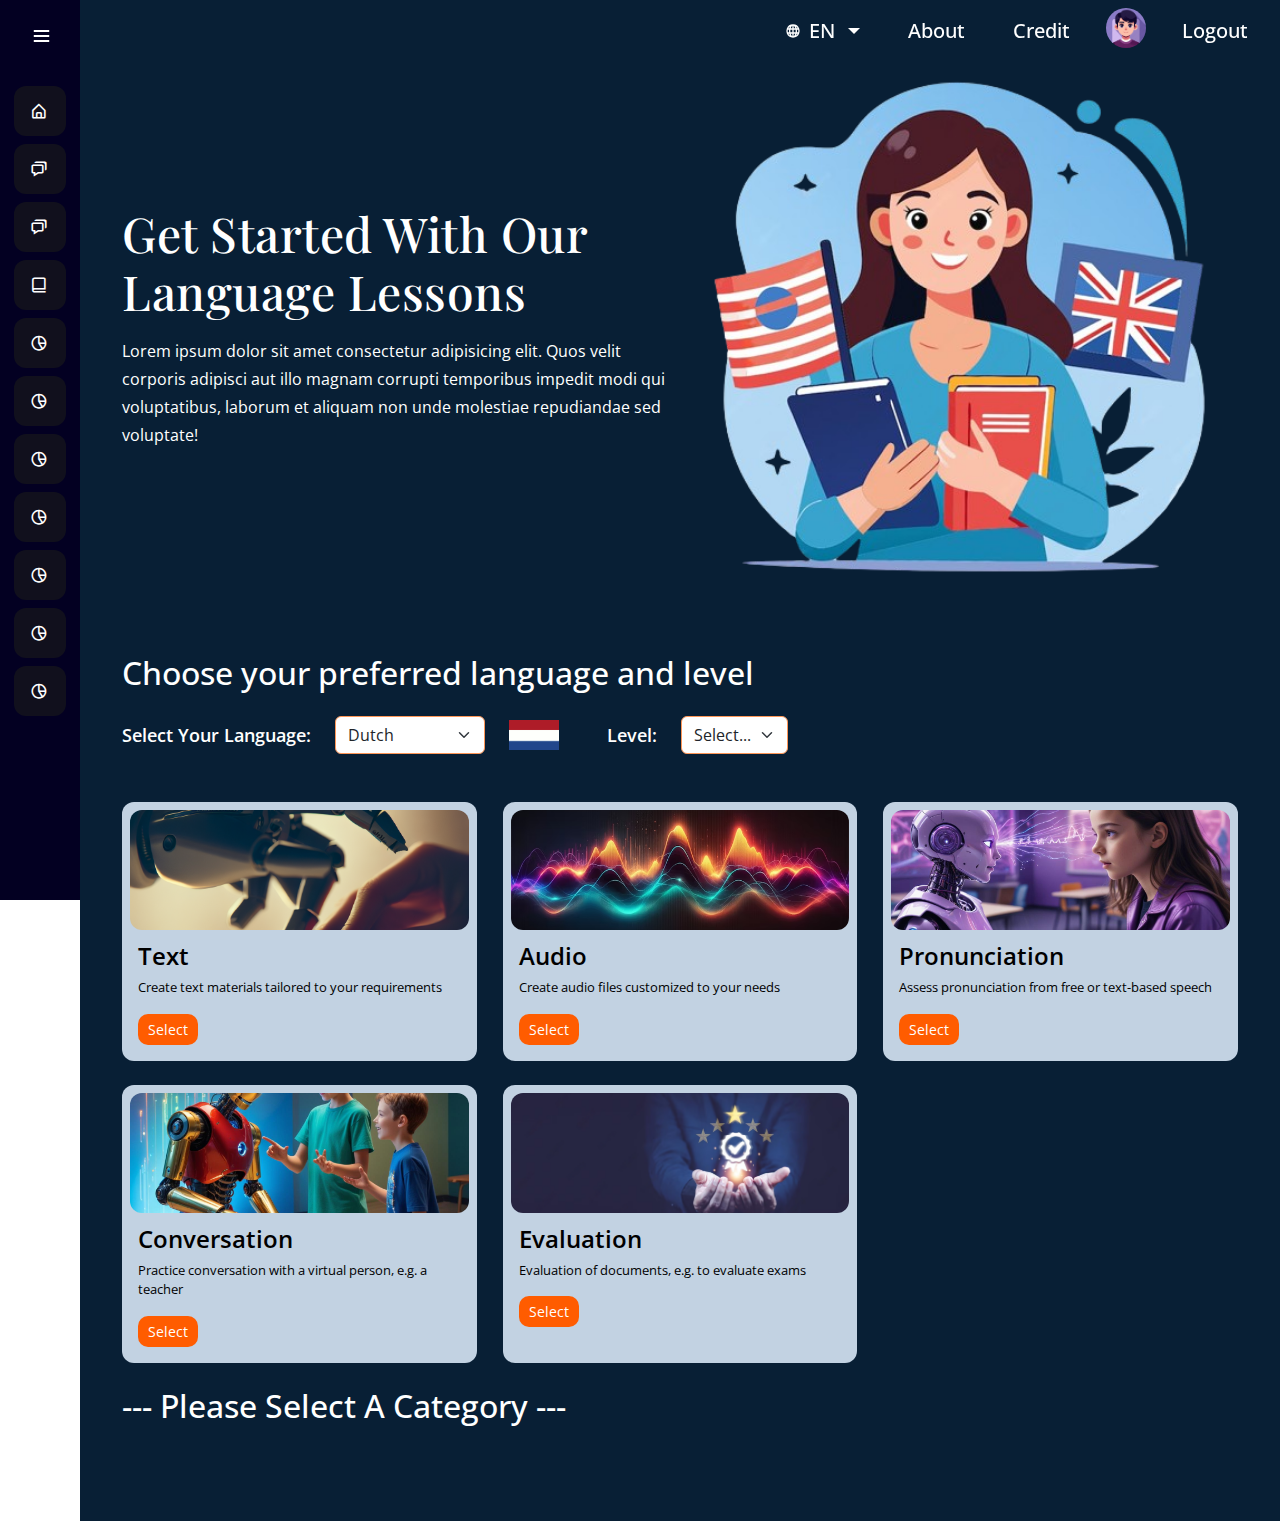
==== commit 0e691e9a: "updated" ====
--- a/language.html
+++ b/language.html
@@ -28,89 +28,89 @@
         <!-- sidebar for large screen -->
         <div class="sidebar d-none d-lg-block">
             <div class="logo-details">
-              <i class='bx bxl-codepen icon'></i>
-              <div class="logo_name">TeacherAI.</div>
-              <i class='bx bx-menu' id="btn"></i>
+                <i class='bx bxl-codepen icon'></i>
+                <div class="logo_name">TeacherAI.</div>
+                <i class='bx bx-menu' id="btn"></i>
             </div>
             <ul class="nav-list p-0">
-              <li>
-                <a href="index.html">
-                  <i class='bx bx-home-alt'></i>
-                  <span class="links_name">Home</span>
-                </a>
-                <span class="tooltip">Home</span>
-              </li>
-              <li>
-                <a href="#">
-                  <i class='bx bx-chat'></i>
-                  <span class="links_name">Text to speech</span>
-                </a>
-                <span class="tooltip">Text to speech</span>
-              </li>
-              <li>
-                <a href="#">
-                  <i class='bx bx-chat'></i>
-                  <span class="links_name">Interactive Speech Js</span>
-                </a>
-                <span class="tooltip">Interactive Speech Js</span>
-              </li>
-              <li>
-                <a href="#">
-                  <i class='bx bx-book-alt'></i>
-                  <span class="links_name">Messages</span>
-                </a>
-                <span class="tooltip">Messages</span>
-              </li>
-              <li>
-                <a href="#">
-                  <i class='bx bx-pie-chart-alt-2'></i>
-                  <span class="links_name">History</span>
-                </a>
-                <span class="tooltip">History</span>
-              </li>
-              <li>
-                <a href="#">
-                  <i class='bx bx-pie-chart-alt-2'></i>
-                  <span class="links_name">Mathematics</span>
-                </a>
-                <span class="tooltip">Mathematics</span>
-              </li>
-              <li>
-                <a href="#">
-                  <i class='bx bx-pie-chart-alt-2'></i>
-                  <span class="links_name">Physics</span>
-                </a>
-                <span class="tooltip">Physics</span>
-              </li>
-              <li>
-                <a href="#">
-                  <i class='bx bx-pie-chart-alt-2'></i>
-                  <span class="links_name">Biology</span>
-                </a>
-                <span class="tooltip">Biology</span>
-              </li>
-              <li>
-                <a href="#">
-                  <i class='bx bx-pie-chart-alt-2'></i>
-                  <span class="links_name">Chemistry</span>
-                </a>
-                <span class="tooltip">Chemistry</span>
-              </li>
-              <li>
-                <a href="#">
-                  <i class='bx bx-pie-chart-alt-2'></i>
-                  <span class="links_name">Art and Design</span>
-                </a>
-                <span class="tooltip">Art and Design</span>
-              </li>
-              <li>
-                <a href="#">
-                  <i class='bx bx-pie-chart-alt-2'></i>
-                  <span class="links_name">Info Computing Tech</span>
-                </a>
-                <span class="tooltip">Art and Design</span>
-              </li>
-              <!-- <li class="profile">
+                <li>
+                    <a href="index.html">
+                        <i class='bx bx-home-alt'></i>
+                        <span class="links_name">Home</span>
+                    </a>
+                    <span class="tooltip">Home</span>
+                </li>
+                <li>
+                    <a href="#">
+                        <i class='bx bx-chat'></i>
+                        <span class="links_name">Text to speech</span>
+                    </a>
+                    <span class="tooltip">Text to speech</span>
+                </li>
+                <li>
+                    <a href="#">
+                        <i class='bx bx-chat'></i>
+                        <span class="links_name">Interactive Speech Js</span>
+                    </a>
+                    <span class="tooltip">Interactive Speech Js</span>
+                </li>
+                <li>
+                    <a href="#">
+                        <i class='bx bx-book-alt'></i>
+                        <span class="links_name">Messages</span>
+                    </a>
+                    <span class="tooltip">Messages</span>
+                </li>
+                <li>
+                    <a href="#">
+                        <i class='bx bx-pie-chart-alt-2'></i>
+                        <span class="links_name">History</span>
+                    </a>
+                    <span class="tooltip">History</span>
+                </li>
+                <li>
+                    <a href="#">
+                        <i class='bx bx-pie-chart-alt-2'></i>
+                        <span class="links_name">Mathematics</span>
+                    </a>
+                    <span class="tooltip">Mathematics</span>
+                </li>
+                <li>
+                    <a href="#">
+                        <i class='bx bx-pie-chart-alt-2'></i>
+                        <span class="links_name">Physics</span>
+                    </a>
+                    <span class="tooltip">Physics</span>
+                </li>
+                <li>
+                    <a href="#">
+                        <i class='bx bx-pie-chart-alt-2'></i>
+                        <span class="links_name">Biology</span>
+                    </a>
+                    <span class="tooltip">Biology</span>
+                </li>
+                <li>
+                    <a href="#">
+                        <i class='bx bx-pie-chart-alt-2'></i>
+                        <span class="links_name">Chemistry</span>
+                    </a>
+                    <span class="tooltip">Chemistry</span>
+                </li>
+                <li>
+                    <a href="#">
+                        <i class='bx bx-pie-chart-alt-2'></i>
+                        <span class="links_name">Art and Design</span>
+                    </a>
+                    <span class="tooltip">Art and Design</span>
+                </li>
+                <li>
+                    <a href="#">
+                        <i class='bx bx-pie-chart-alt-2'></i>
+                        <span class="links_name">Info Computing Tech</span>
+                    </a>
+                    <span class="tooltip">Art and Design</span>
+                </li>
+                <!-- <li class="profile">
                 <div class="profile-details">
                   <i class='bx bx-export'></i>
                   <div class="name_job">
@@ -120,7 +120,7 @@
                 <i class='bx bx-log-out' id="log_out"></i>
               </li> -->
             </ul>
-          </div>
+        </div>
 
         <!-- nav for small devices -->
         <nav id="nav-mobile" class="nav-mobile inner-page d-block d-lg-none text-white px-3 py-2">
@@ -153,6 +153,14 @@
                                 <a class="nav-link" aria-current="page" href="#">About</a>
                             </li>
                             <li class="nav-item">
+                                <div class="user-img">
+                                    <img src="./assets/DeWatermark.ai_1722782474102.png" alt="">
+                                    <span class="m-0 user-tooltip">
+                                        user/admin_name
+                                    </span>
+                                </div>
+                            </li>
+                            <li class="nav-item">
                                 <a class="nav-link" href="#">Log in</a>
                             </li>
                         </ul>
@@ -175,16 +183,19 @@
                                 <img class="img-fluid" src="./assets/logo-colored.png" width="180" alt="logo-mb" srcset="">
                             </h5> -->
                             <div class="d-flex justify-content-between align-items-center w-100">
-                                <div class="offcanvas-title d-flex align-items-center justify-content-start"  id="offcanvasExampleLabel">
+                                <div class="offcanvas-title d-flex align-items-center justify-content-start"
+                                    id="offcanvasExampleLabel">
                                     <!-- <i class='bx bxl-codepen icon'></i> -->
                                     <h3 class="logo_name text-white mb-0">TeacherAI.</h3>
                                 </div>
-                                <button type="button" class="d-flex justify-content-center align-items-center" data-bs-dismiss="offcanvas"
-                                aria-label="Close"> 
-                                <svg xmlns="http://www.w3.org/2000/svg" width="16" height="16" viewBox="0 0 16 16">
-                                    <path  d="M12.5675 4.30081C12.6245 4.24387 12.6697 4.17625 12.7006 4.10183C12.7315 4.0274 12.7474 3.94763 12.7474 3.86705C12.7475 3.78647 12.7317 3.70668 12.7009 3.63221C12.6701 3.55775 12.6249 3.49008 12.568 3.43307C12.5111 3.37606 12.4434 3.33082 12.369 3.29994C12.2946 3.26906 12.2148 3.25314 12.1342 3.25309C12.0537 3.25304 11.9739 3.26887 11.8994 3.29965C11.8249 3.33044 11.7573 3.3756 11.7003 3.43254L8 7.13281L4.3008 3.43254C4.18566 3.3174 4.0295 3.25272 3.86667 3.25272C3.70383 3.25272 3.54767 3.3174 3.43253 3.43254C3.31739 3.54768 3.25271 3.70384 3.25271 3.86667C3.25271 4.0295 3.31739 4.18567 3.43253 4.30081L7.1328 8.00001L3.43253 11.6992C3.37552 11.7562 3.3303 11.8239 3.29944 11.8984C3.26859 11.9729 3.25271 12.0527 3.25271 12.1333C3.25271 12.214 3.26859 12.2938 3.29944 12.3683C3.3303 12.4428 3.37552 12.5105 3.43253 12.5675C3.54767 12.6826 3.70383 12.7473 3.86667 12.7473C3.94729 12.7473 4.02713 12.7314 4.10162 12.7006C4.17611 12.6697 4.24379 12.6245 4.3008 12.5675L8 8.86721L11.7003 12.5675C11.8154 12.6825 11.9715 12.747 12.1342 12.7469C12.297 12.7468 12.453 12.6821 12.568 12.5669C12.683 12.4518 12.7475 12.2957 12.7474 12.133C12.7473 11.9702 12.6826 11.8142 12.5675 11.6992L8.8672 8.00001L12.5675 4.30081Z" fill="white"/>
-                                  </svg>
-                            </button>
+                                <button type="button" class="d-flex justify-content-center align-items-center"
+                                    data-bs-dismiss="offcanvas" aria-label="Close">
+                                    <svg xmlns="http://www.w3.org/2000/svg" width="16" height="16" viewBox="0 0 16 16">
+                                        <path
+                                            d="M12.5675 4.30081C12.6245 4.24387 12.6697 4.17625 12.7006 4.10183C12.7315 4.0274 12.7474 3.94763 12.7474 3.86705C12.7475 3.78647 12.7317 3.70668 12.7009 3.63221C12.6701 3.55775 12.6249 3.49008 12.568 3.43307C12.5111 3.37606 12.4434 3.33082 12.369 3.29994C12.2946 3.26906 12.2148 3.25314 12.1342 3.25309C12.0537 3.25304 11.9739 3.26887 11.8994 3.29965C11.8249 3.33044 11.7573 3.3756 11.7003 3.43254L8 7.13281L4.3008 3.43254C4.18566 3.3174 4.0295 3.25272 3.86667 3.25272C3.70383 3.25272 3.54767 3.3174 3.43253 3.43254C3.31739 3.54768 3.25271 3.70384 3.25271 3.86667C3.25271 4.0295 3.31739 4.18567 3.43253 4.30081L7.1328 8.00001L3.43253 11.6992C3.37552 11.7562 3.3303 11.8239 3.29944 11.8984C3.26859 11.9729 3.25271 12.0527 3.25271 12.1333C3.25271 12.214 3.26859 12.2938 3.29944 12.3683C3.3303 12.4428 3.37552 12.5105 3.43253 12.5675C3.54767 12.6826 3.70383 12.7473 3.86667 12.7473C3.94729 12.7473 4.02713 12.7314 4.10162 12.7006C4.17611 12.6697 4.24379 12.6245 4.3008 12.5675L8 8.86721L11.7003 12.5675C11.8154 12.6825 11.9715 12.747 12.1342 12.7469C12.297 12.7468 12.453 12.6821 12.568 12.5669C12.683 12.4518 12.7475 12.2957 12.7474 12.133C12.7473 11.9702 12.6826 11.8142 12.5675 11.6992L8.8672 8.00001L12.5675 4.30081Z"
+                                            fill="white" />
+                                    </svg>
+                                </button>
                             </div>
                         </div>
                         <div class="nav-lists-mobile offcanvas-body d-flex flex-column px-0 pt-0">
@@ -218,7 +229,7 @@
                                 <a class="nav-link d-flex align-items-center dropdown-toggle" href="#" role="button"
                                     data-bs-toggle="dropdown" aria-expanded="false">
                                     <svg width="16" height="16" xmlns="http://www.w3.org/2000/svg" viewBox="0 0 24 24"
-                                         class="ui-svg-inline">
+                                        class="ui-svg-inline">
                                         <path
                                             d="M21.41,8.64s0,0,0-.05a10,10,0,0,0-18.78,0s0,0,0,.05a9.86,9.86,0,0,0,0,6.72s0,0,0,.05a10,10,0,0,0,18.78,0s0,0,0-.05a9.86,9.86,0,0,0,0-6.72ZM4.26,14a7.82,7.82,0,0,1,0-4H6.12a16.73,16.73,0,0,0,0,4Zm.82,2h1.4a12.15,12.15,0,0,0,1,2.57A8,8,0,0,1,5.08,16Zm1.4-8H5.08A8,8,0,0,1,7.45,5.43,12.15,12.15,0,0,0,6.48,8ZM11,19.7A6.34,6.34,0,0,1,8.57,16H11ZM11,14H8.14a14.36,14.36,0,0,1,0-4H11Zm0-6H8.57A6.34,6.34,0,0,1,11,4.3Zm7.92,0h-1.4a12.15,12.15,0,0,0-1-2.57A8,8,0,0,1,18.92,8ZM13,4.3A6.34,6.34,0,0,1,15.43,8H13Zm0,15.4V16h2.43A6.34,6.34,0,0,1,13,19.7ZM15.86,14H13V10h2.86a14.36,14.36,0,0,1,0,4Zm.69,4.57a12.15,12.15,0,0,0,1-2.57h1.4A8,8,0,0,1,16.55,18.57ZM19.74,14H17.88A16.16,16.16,0,0,0,18,12a16.28,16.28,0,0,0-.12-2h1.86a7.82,7.82,0,0,1,0,4Z">
                                         </path>
@@ -238,7 +249,15 @@
                                 <a class="nav-link" aria-current="page" href="#">Credit</a>
                             </li>
                             <li class="nav-item">
-                                <a class="nav-link" href="#">Log in</a>
+                                <div class="user-img">
+                                    <img src="./assets/DeWatermark.ai_1722782474102.png" alt="">
+                                    <span class="m-0 user-tooltip">
+                                        user/admin_name
+                                    </span>
+                                </div>
+                            </li>
+                            <li class="nav-item">
+                                <a class="nav-link" href="#">Logout</a>
                             </li>
 
                         </ul>
@@ -506,18 +525,18 @@
                         </div>
                     </div>
                 </div>
-
-
-                <!-- bootstrap min js -->
-                <script src="libs/bootstarp/bootstrap@5.3.1_bundle.min.js"></script>
-
-                <!-- footer nav min js -->
-                <script src="js/footer-nav.js"></script>
-
-                <script src="js/sidebar-new.js"></script>
-
-                <!-- language select js -->
-                <script src="js/language-select.js"></script>
+            </div>
+
+            <!-- bootstrap min js -->
+            <script src="libs/bootstarp/bootstrap@5.3.1_bundle.min.js"></script>
+
+            <!-- footer nav min js -->
+            <script src="js/footer-nav.js"></script>
+
+            <script src="js/sidebar-new.js"></script>
+
+            <!-- language select js -->
+            <script src="js/language-select.js"></script>
 </body>
 
 </html>--- a/css/style.css
+++ b/css/style.css
@@ -130,6 +130,52 @@
   color: #fff;
 }
 
+.user-img {
+  padding: 0;
+  width: 40px;
+  height: 40px;
+  border-radius: 50%;
+  position: relative;
+  cursor: pointer;
+}
+.user-img img {
+  border-radius: 50%;
+  width: 100%;
+  height: 100%;
+  object-fit: cover;
+}
+.user-img .user-tooltip {
+  position: absolute;
+  visibility: hidden;
+  width: 150px;
+  background-color: rgba(97, 97, 97, 0.8980392157);
+  color: #fff;
+  text-align: center;
+  border-radius: 6px;
+  padding: 5px 0;
+  z-index: 1;
+  bottom: -42px;
+  left: -58px;
+  opacity: 1;
+  transition: opacity 0.3s;
+  filter: drop-shadow(none) !important;
+}
+.user-img .user-tooltip::before {
+  content: "";
+  position: absolute;
+  top: -10px;
+  left: 50%;
+  margin-left: -5px;
+  border-width: 5px;
+  border-style: solid;
+  border-color: #555 transparent transparent transparent;
+  transform: rotate(180deg);
+}
+.user-img:hover .user-tooltip {
+  visibility: visible;
+  opacity: 1;
+}
+
 .separator {
   border-top: 1px solid #abddf3;
 }
@@ -170,7 +216,7 @@
 }
 input.form-control:focus, select:focus, textarea.form-control:focus {
   border: 1px solid #FD9556;
-  box-shadow: 0 0 0 0.25rem #c2d2e2;
+  box-shadow: 0 0 4px 1px #abddf3;
 }
 
 textarea.form-control {
@@ -1133,51 +1179,6 @@
 .top-navbar .navbar-collapse .navbar-nav.inner-page svg {
   fill: #fff;
 }
-.top-navbar .navbar-collapse .user-img {
-  padding: 0;
-  width: 40px;
-  height: 40px;
-  border-radius: 50%;
-  position: relative;
-  cursor: pointer;
-}
-.top-navbar .navbar-collapse .user-img img {
-  border-radius: 50%;
-  width: 100%;
-  height: 100%;
-  object-fit: cover;
-}
-.top-navbar .navbar-collapse .user-img .user-tooltip {
-  position: absolute;
-  visibility: hidden;
-  width: 150px;
-  background-color: rgba(97, 97, 97, 0.8980392157);
-  color: #fff;
-  text-align: center;
-  border-radius: 6px;
-  padding: 5px 0;
-  z-index: 1;
-  bottom: -42px;
-  left: -58px;
-  opacity: 1;
-  transition: opacity 0.3s;
-  filter: drop-shadow(none) !important;
-}
-.top-navbar .navbar-collapse .user-img .user-tooltip::before {
-  content: "";
-  position: absolute;
-  top: -10px;
-  left: 50%;
-  margin-left: -5px;
-  border-width: 5px;
-  border-style: solid;
-  border-color: #555 transparent transparent transparent;
-  transform: rotate(180deg);
-}
-.top-navbar .navbar-collapse .user-img:hover .user-tooltip {
-  visibility: visible;
-  opacity: 1;
-}
 .top-navbar .navbar-collapse .dropdown-menu {
   --bs-dropdown-bg: #c2d2e2;
 }
@@ -1430,4 +1431,75 @@
   background-color: #f2782f;
 }
 
+.login {
+  min-height: 100vh;
+  background-color: #081f35;
+}
+.login__content {
+  width: 450px;
+}
+@media (max-width: 575px) {
+  .login__content {
+    padding: 0px 16px;
+    width: 100%;
+  }
+}
+.login__content .input {
+  width: 80%;
+}
+.login__content .input-email {
+  position: relative;
+}
+.login__content .input-email svg {
+  position: absolute;
+  top: 50%;
+  transform: translateY(-50%);
+  left: 8px;
+  stroke: #9e9e9e;
+  -webkit-text-stroke-color: #9e9e9e;
+}
+.login__content .input-password {
+  position: relative;
+  width: 80%;
+}
+.login__content .input-password svg {
+  position: absolute;
+  width: 16px;
+  height: 16px;
+  top: 50%;
+  transform: translateY(-50%);
+  left: 8px;
+  fill: #fff;
+}
+.login__content input.form-control {
+  padding-left: 34px;
+  color: #fff;
+  border: 1px solid #6B9BA9;
+  background-color: #031425;
+  caret-color: #fff;
+}
+.login__content input.form-control::placeholder {
+  color: #9e9e9e;
+}
+.login__content-terms p {
+  font-size: 14px;
+  color: #e7e7e7;
+}
+.login__content-terms p a {
+  position: relative;
+  border-bottom: 1px solid;
+  transition: color 0.2s ease;
+  color: rgb(13, 202, 240);
+}
+.login__content-terms p a:hover {
+  color: white;
+}
+.login__content__button {
+  width: 80%;
+}
+.login__content__button button {
+  padding: 8px 0px;
+  width: 100%;
+}
+
 /*--------------------- components files -----------------------*/